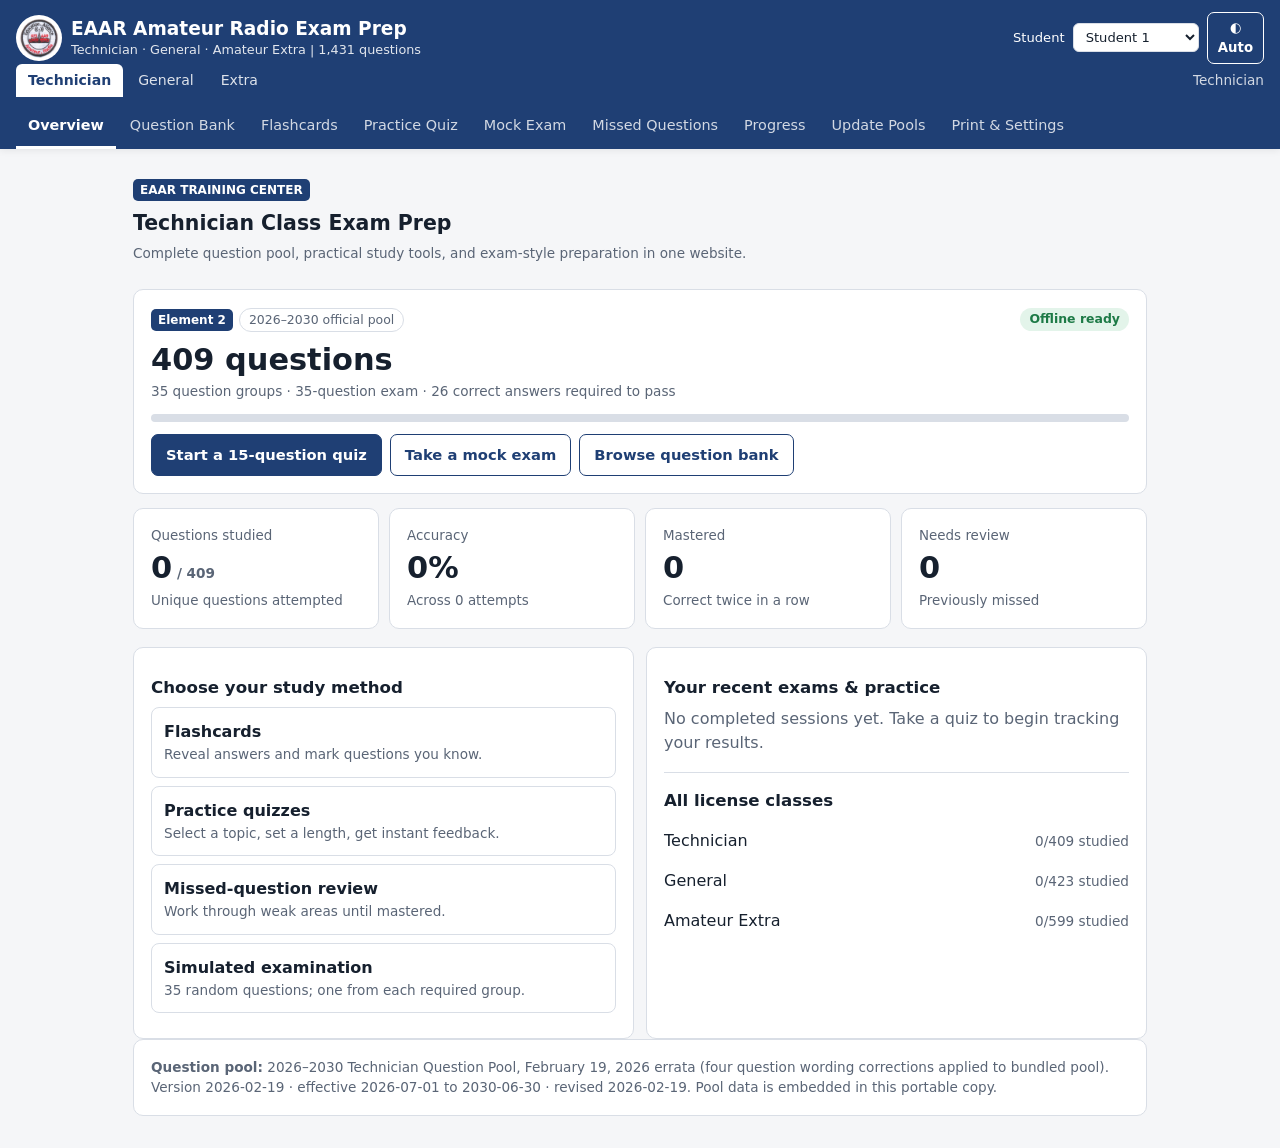
==== EAAR_Updated_Standalone.html @ 3299c349 "Add files via upload" ====
<!doctype html>
<html lang="en"><head>
<meta charset="utf-8"><meta name="viewport" content="width=device-width, initial-scale=1"><meta name="color-scheme" content="light dark">
<meta name="description" content="EAAR amateur radio Technician, General and Extra license study, quizzes, flashcards and updatable question pools.">
<title>EAAR Amateur Radio Exam Prep | Technician · General · Extra</title>
<style id="appStyles">:root{--bg:#f5f6f8;--card:#fff;--ink:#16202e;--mute:#5a6576;--line:#d9dee6;--acc:#1f3f74;--acc2:#2f5aa3;--accInk:#fff;--pass:#1d7a46;--passBg:#e3f4ea;--fail:#b3261e;--failBg:#fbe7e5;--warn:#9a6200;--warnBg:#fff3d6;--say:#eef3fb;--sayInk:#163764}
@media (prefers-color-scheme:dark){:root:not([data-theme="light"]){--bg:#0f141b;--card:#18202b;--ink:#e6ebf2;--mute:#9aa6b6;--line:#2b3644;--acc:#7fa6e6;--acc2:#a7c3f0;--accInk:#0f141b;--pass:#5fd28f;--passBg:#143322;--fail:#ff8a80;--failBg:#3a1714;--warn:#f0c060;--warnBg:#3a2d0c;--say:#1c2a40;--sayInk:#cfe0ff}}
:root[data-theme="dark"]{--bg:#0f141b;--card:#18202b;--ink:#e6ebf2;--mute:#9aa6b6;--line:#2b3644;--acc:#7fa6e6;--acc2:#a7c3f0;--accInk:#0f141b;--pass:#5fd28f;--passBg:#143322;--fail:#ff8a80;--failBg:#3a1714;--warn:#f0c060;--warnBg:#3a2d0c;--say:#1c2a40;--sayInk:#cfe0ff}
*{box-sizing:border-box}
body{margin:0;background:var(--bg);color:var(--ink);font:16px/1.5 system-ui,-apple-system,"Segoe UI",Roboto,sans-serif}
button,select,input{font:inherit}button{cursor:pointer}button:disabled{opacity:.5;cursor:not-allowed}
header{background:var(--acc);color:var(--accInk);padding:12px 16px 0;position:sticky;top:0;z-index:10;box-shadow:0 2px 7px #0001}
header h1{margin:0;font-size:1.16rem;line-height:1.25}header .sub{font-size:.8rem;opacity:.87}
.hrow{display:flex;justify-content:space-between;align-items:center;gap:10px;flex-wrap:wrap}
.brandline{display:flex;align-items:center;gap:9px}.brandline img{width:46px;height:46px;object-fit:contain;background:#fff;border-radius:50%;padding:2px}
.trk{display:flex;gap:3px;flex-wrap:wrap}
.trk button{background:transparent;color:inherit;border:0;padding:6px 12px;font:inherit;font-size:.88rem;cursor:pointer;opacity:.85;border-radius:6px 6px 0 0}
.trk button.on{background:var(--accInk);color:var(--acc);opacity:1;font-weight:700}
nav{display:flex;gap:2px;overflow-x:auto;margin-top:9px;scrollbar-width:thin}
nav button{background:transparent;border:0;color:inherit;opacity:.8;padding:9px 12px;font:inherit;font-size:.9rem;border-bottom:3px solid transparent;cursor:pointer;white-space:nowrap}
nav button.on{opacity:1;border-bottom-color:currentColor;font-weight:700}
main{max-width:1050px;margin:0 auto;padding:18px}
.card{background:var(--card);border:1px solid var(--line);border-radius:10px;padding:17px;margin-bottom:14px}
h2{font-size:1.28rem;margin:0 0 8px;line-height:1.3}h3{font-size:1.04rem;margin:12px 0 8px;line-height:1.35}
p{margin:7px 0 12px}.mute{color:var(--mute)}.small{font-size:.85rem}.tiny{font-size:.77rem}
.grid2{display:grid;grid-template-columns:repeat(auto-fit,minmax(250px,1fr));gap:12px}
.grid3{display:grid;grid-template-columns:repeat(auto-fit,minmax(195px,1fr));gap:12px}
.grid4{display:grid;grid-template-columns:repeat(auto-fit,minmax(160px,1fr));gap:10px}
.grid2>.card,.grid3>.card,.grid4>.card{margin-bottom:0}
.tag{display:inline-block;font-size:.75rem;font-weight:700;background:var(--acc);color:var(--accInk);border-radius:5px;padding:2px 7px;margin-right:6px;white-space:nowrap}
.say{display:inline-block;background:var(--say);color:var(--sayInk);border-left:3px solid var(--acc2);padding:3px 9px;border-radius:4px;margin:2px 0}
.note{background:var(--warnBg);color:var(--warn);border-radius:6px;padding:10px 12px;font-size:.88rem;margin:12px 0}
.info{background:var(--say);color:var(--sayInk);border-radius:7px;padding:11px 13px;margin:12px 0}
.btn{background:var(--acc);color:var(--accInk);border:1px solid var(--acc);border-radius:7px;padding:9px 14px;font:inherit;font-size:.92rem;font-weight:600;cursor:pointer}
.btn.sec{background:transparent;color:var(--acc);border-color:var(--acc)}.btn.sm{padding:5px 10px;font-size:.83rem}.btn.negative{background:var(--fail);border-color:var(--fail);color:#fff}
.row{display:flex;gap:8px;flex-wrap:wrap;align-items:center}.push{margin-left:auto}.row.between{justify-content:space-between}
.metric{font:700 1.9rem/1.15 system-ui,sans-serif;margin:5px 0}.metriccap{color:var(--mute);font-size:.84rem}
.tasklist button{display:block;width:100%;text-align:left;background:var(--card);border:1px solid var(--line);border-radius:8px;padding:12px;margin-bottom:8px;color:var(--ink);font:inherit;cursor:pointer}
.tasklist button:hover{border-color:var(--acc2)}
.bar{height:8px;background:var(--line);border-radius:8px;overflow:hidden;margin:5px 0 8px}.bar>i{display:block;height:100%;background:var(--pass);transition:width .2s}
label{font-size:.86rem;color:var(--mute);display:block;margin:5px 0 4px}
input,textarea,select{font:inherit;color:var(--ink);background:var(--card);border:1px solid var(--line);border-radius:6px;padding:8px 9px;width:100%}
textarea{min-height:90px}.field{min-width:185px;flex:1}.checkline{display:flex;align-items:center;gap:6px;font-size:.88rem;color:var(--ink)}.checkline input{width:auto}
.option{display:block;width:100%;text-align:left;margin:7px 0;padding:12px;border:1px solid var(--line);border-radius:8px;background:var(--card);color:var(--ink);font:inherit;cursor:pointer}
.option:hover:not(:disabled){border-color:var(--acc2)}.option.selected{border:2px solid var(--acc2);background:var(--say);color:var(--sayInk)}
.option.ok{background:var(--passBg);border-color:var(--pass);color:var(--pass)}.option.bad{background:var(--failBg);border-color:var(--fail);color:var(--fail)}
.option .letter{font-weight:750;display:inline-grid;place-items:center;width:26px;height:26px;border:1px solid currentColor;border-radius:50%;margin-right:9px;font-size:.82rem}
.badge{font-size:.78rem;font-weight:700;padding:2px 9px;border-radius:20px;white-space:nowrap}
.badge.pass{background:var(--passBg);color:var(--pass)}.badge.fail{background:var(--failBg);color:var(--fail)}.badge.pend{background:var(--line);color:var(--mute)}
.question{font-size:1.2rem;font-weight:650;line-height:1.45;white-space:pre-wrap}
.figure{display:block;max-width:100%;max-height:420px;height:auto;object-fit:contain;margin:12px auto;border-radius:8px;background:white;padding:8px;border:1px solid #e4e4e4}
.flash{min-height:180px;display:flex;align-items:center;justify-content:center;text-align:center;font-size:1.25rem;font-weight:600;cursor:pointer;user-select:none;flex-direction:column;gap:10px;padding:24px}
.flash .back{font-size:1.04rem;font-weight:450}
.timer{font:700 1.2rem/1 ui-monospace,Consolas,monospace;padding:8px 10px;border-radius:7px;background:var(--say);color:var(--sayInk)}.timer.out{background:var(--failBg);color:var(--fail)}
.tbl{border-collapse:collapse;width:100%;font-size:.9rem}.tbl th,.tbl td{border-bottom:1px solid var(--line);padding:8px 7px;text-align:left;vertical-align:top}.tbl th{color:var(--mute);font-weight:650}
.table-wrap{overflow-x:auto}.progressline{min-width:120px}
.pill{display:inline-block;border:1px solid var(--line);border-radius:20px;padding:2px 9px;font-size:.78rem;color:var(--mute)}
.searchresult{border-bottom:1px solid var(--line);padding:14px 1px}.searchresult:last-child{border-bottom:0}.answer-note{margin-top:8px;padding:9px 12px;border-radius:7px;background:var(--passBg);color:var(--pass)}
.feedback{padding:11px;border-radius:8px;margin:12px 0}.feedback.ok{background:var(--passBg);color:var(--pass)}.feedback.bad{background:var(--failBg);color:var(--fail)}
.empty{text-align:center;padding:20px 12px}.section-top{display:flex;align-items:center;gap:8px;justify-content:space-between;flex-wrap:wrap;margin:10px 0 13px}
hr{border:0;border-top:1px solid var(--line);margin:17px 0}a{color:var(--acc2)}
#messageBar{max-width:1050px;margin:10px auto -4px;padding:10px 16px;border-radius:7px;border:1px solid var(--line);background:var(--say);color:var(--sayInk)}
#printArea{display:none}
@media print{body{background:#fff!important;color:#111!important}header,main,#messageBar,.noprint{display:none!important}#printArea{display:block!important;color:#111!important;padding:5px 12px;font:11pt/1.35 Arial,sans-serif}#printArea h2{font-size:19pt}#printArea article{break-inside:avoid;margin:0 0 14px;border-bottom:1px solid #ccc;padding:3px 0 9px}#printArea img{max-width:95%;max-height:240px;display:block;margin:6px auto}#printArea .answer{font-weight:700}#printArea .print-meta{font-size:9pt;color:#444}}
@media (max-width:640px){main{padding:12px}.card{padding:13px}.hrow{align-items:flex-start}.brandline img{width:36px;height:36px}.trk{width:100%}.trk button{flex:1;padding:7px 6px;font-size:.82rem}nav{margin-top:4px}.metric{font-size:1.65rem}.row .push{margin-left:0}.question{font-size:1.05rem}.grid4{grid-template-columns:repeat(2,minmax(0,1fr))}}

header .hrow>.row{flex-wrap:nowrap}
</style>
</head><body>
<header class="noprint"><div class="hrow"><div class="brandline"><img alt="EAAR emblem" src="[data-uri]"><div><h1>EAAR Amateur Radio Exam Prep</h1><div class="sub" id="subTitle">Technician · General · Amateur Extra</div></div></div>
<div class="row"><label style="margin:0;color:inherit;font-size:.82rem" for="profileSelect">Student</label><select id="profileSelect" style="max-width:170px;min-width:110px;font-size:.82rem;padding:5px 8px" aria-label="Student profile"></select><button class="btn sm sec" id="themeBtn" style="border-color:currentColor;color:inherit">◐ Auto</button></div></div>
<div class="row between"><div class="trk" id="trk" role="group" aria-label="License class"></div><div class="small" style="opacity:.8" id="currentClass"></div></div><nav id="nav" aria-label="Main sections"></nav></header>
<div id="messageBar" hidden aria-live="polite"></div>
<div id="storageHint" class="note" style="max-width:1050px;margin:12px auto" hidden>Browser storage is unavailable. You can practice but progress may not be saved. Export your backup frequently.</div>
<main id="main"><div class="card"><h2>Loading question pools…</h2></div></main><div id="printArea" aria-hidden="true"></div>
<script id="appBundle">'use strict';
/* EAAR Combined Exam Prep — self-contained, offline, no external services */
/*__BANKS_BOOT__*/let BANKS = {"technician":{"questions":[{"id":"T1A01","group":"T1A","section":"T1","question":"Which of the following is part of the Basis and Purpose of the Amateur Radio Service?","answers":["Providing personal radio communications for as many citizens as possible","Providing communications for international contesting","Advancing skills in the technical and communication phases of the radio art","All these choices are correct"],"correct":2,"refs":"[97.1]","note":"","figure":""},{"id":"T1A02","group":"T1A","section":"T1","question":"Which agency regulates and enforces the rules for the Amateur Radio Service in the United States?","answers":["ARRL","Homeland Security","The FCC","All these choices are correct"],"correct":2,"refs":"[97.1]","note":"","figure":""},{"id":"T1A03","group":"T1A","section":"T1","question":"What do the FCC rules state regarding the use of a phonetic alphabet for station identification in the Amateur Radio Service?","answers":["It is required when transmitting emergency messages","It is encouraged when using phone emissions","It is required when in contact with foreign stations","All these choices are correct"],"correct":1,"refs":"[97.119(b)(2)]","note":"","figure":""},{"id":"T1A04","group":"T1A","section":"T1","question":"How do you receive official notification of your new license and call sign after passing the exam?","answers":["Email from the FCC with a link to download the license grant","USPS First-Class Mail from the FCC","Email from the lead volunteer examiner","USPS First-Class Mail from the lead volunteer examiner"],"correct":0,"refs":"[97.23]","note":"","figure":""},{"id":"T1A05","group":"T1A","section":"T1","question":"What proves that the FCC has issued an operator/primary license grant?","answers":["A printed copy of the certificate of successful completion of examination","An email notification from the NCVEC granting the license","The license appears in the FCC ULS database","All these choices are correct"],"correct":2,"refs":"[97.7]","note":"","figure":""},{"id":"T1A06","group":"T1A","section":"T1","question":"On which of the following HF frequencies can automatically controlled amateur propagation beacons be found?","answers":["Anywhere in the Technician portion of 10 meters","Anywhere, if they are registered with the FCC","In a specific portion of each of the HF Technician bands","On ten meters, between 28.200 MHz and 28.300 MHz"],"correct":3,"refs":"[97.203(d)]","note":"","figure":""},{"id":"T1A07","group":"T1A","section":"T1","question":"What is the FCC Part 97 definition of a space station?","answers":["Any satellite orbiting Earth","A manned satellite orbiting Earth","An amateur station located more than 50 km above Earth's surface","An amateur station using amateur radio satellites for relay of signals"],"correct":2,"refs":"[97.3(a)(41)]","note":"","figure":""},{"id":"T1A08","group":"T1A","section":"T1","question":"Who recommends transmit/receive channels for repeater and auxiliary stations?","answers":["A Frequency Spectrum Manager appointed by the FCC","A Volunteer Frequency Coordinator recognized by local amateurs","An FCC Regional Field Office","The International Telecommunication Union"],"correct":1,"refs":"[97.3(a)(22)]","note":"","figure":""},{"id":"T1A09","group":"T1A","section":"T1","question":"Who selects a Frequency Coordinator?","answers":["The FCC Office of Spectrum Management and Coordination Policy","The local chapter of the Office of National Council of Independent Frequency Coordinators","Amateur operators in a local or regional area whose stations are eligible to be repeater or auxiliary stations","The FCC Regional Field Office"],"correct":2,"refs":"[97.3(a)(22)]","note":"","figure":""},{"id":"T1A10","group":"T1A","section":"T1","question":"Besides an FCC-issued amateur operator license, what is required to be the control operator of a Radio Amateur Civil Emergency Service (RACES) Station?","answers":["A written recommendation by the local ARRL Emergency Coordinator","Membership in the Amateur Radio Emergency Service (ARES)","Certification of current enrollment by a civil defense organization","Nothing"],"correct":2,"refs":"[97.407(a)]","note":"","figure":""},{"id":"T1A11","group":"T1A","section":"T1","question":"Which of the following is prohibited?","answers":["International communications on VHF bands and higher frequencies","Willful or malicious interference","Third-party traffic using digital modes","All these choices are correct"],"correct":1,"refs":"[97.101(d)]","note":"","figure":""},{"id":"T1B01","group":"T1B","section":"T1","question":"Which of the following frequency ranges are available for phone operation by Technician licensees?","answers":["28.050 MHz to 28.150 MHz","28.100 MHz to 28.300 MHz","28.300 MHz to 28.500 MHz","28.500 MHz to 28.600 MHz"],"correct":2,"refs":"[97.301(e)]","note":"","figure":""},{"id":"T1B02","group":"T1B","section":"T1","question":"Which of the following U.S. amateur radio operators are allowed to contact the International Space Station (ISS) on VHF bands?","answers":["Only amateurs with a General class or higher license","Any amateur with a Technician class or higher license","Only amateurs with a General class or higher license, and NASA approval","Any amateurs with a Technician class or higher license, and NASA approval"],"correct":1,"refs":"[97.301, 97.207(c)]","note":"","figure":""},{"id":"T1B03","group":"T1B","section":"T1","question":"Which frequency is in the 6-meter amateur band?","answers":["49.00 MHz","52.525 MHz","28.50 MHz","222.15 MHz"],"correct":1,"refs":"[97.301(a)]","note":"","figure":""},{"id":"T1B04","group":"T1B","section":"T1","question":"Which amateur band includes 146.52 MHz?","answers":["6 meters","20 meters","70 centimeters","2 meters"],"correct":3,"refs":"[97.301(a)]","note":"","figure":""},{"id":"T1B05","group":"T1B","section":"T1","question":"Which of the following bands include frequencies where Technicians are authorized to use digital modes such as FT8?","answers":["10 meters","6 meters","2 meters","All these choices are correct"],"correct":3,"refs":"[97.301, 97.305]","note":"","figure":""},{"id":"T1B06","group":"T1B","section":"T1","question":"On which HF bands does a Technician class operator have phone privileges?","answers":["None","10-meter band only","80-meter, 40-meter, 15-meter, and 10-meter bands","30-meter band only"],"correct":1,"refs":"[97.301(e), 97.305]","note":"","figure":""},{"id":"T1B07","group":"T1B","section":"T1","question":"Which of the following VHF/UHF band segments are limited to CW only?","answers":["50.0 MHz to 50.1 MHz and 144.0 MHz to 144.1 MHz","219 MHz to 220 MHz and 420.0 MHz to 420.1 MHz","902.0 MHz to 902.1 MHz","All these choices are correct"],"correct":0,"refs":"[97.305(a), (c)]","note":"","figure":""},{"id":"T1B08","group":"T1B","section":"T1","question":"How are US amateurs restricted in segments of bands where the Amateur Radio Service is secondary?","answers":["U.S. amateurs may find non-amateur stations in those segments, and must avoid interfering with them","U.S. amateurs must give foreign amateur stations priority in those segments","International communications are not permitted in those segments","Digital transmissions are not permitted in those segments"],"correct":0,"refs":"[97.303]","note":"","figure":""},{"id":"T1B09","group":"T1B","section":"T1","question":"Why should you not set your transmit frequency to be exactly at the edge of an amateur band or sub-band?","answers":["To allow for calibration error in the transmitter frequency display","So that modulation sidebands do not extend beyond the band edge","To allow for transmitter frequency drift","All these choices are correct"],"correct":3,"refs":"[97.101(a), 97.301(a-e)]","note":"","figure":""},{"id":"T1B10","group":"T1B","section":"T1","question":"Where may SSB phone be used in amateur bands above 50 MHz?","answers":["Only in sub-bands allocated to General class or higher licensees","Only on repeaters","In at least some segment of all these bands","On any band if the power is limited to 25 watts"],"correct":2,"refs":"[97.305(c)]","note":"","figure":""},{"id":"T1B11","group":"T1B","section":"T1","question":"What is the maximum peak envelope power output for Technician class operators in their HF band segments?","answers":["200 watts","100 watts","50 watts","10 watts"],"correct":0,"refs":"[97.313]","note":"","figure":""},{"id":"T1B12","group":"T1B","section":"T1","question":"Except for some specific restrictions, what is the maximum peak envelope power output for Technician class operators using frequencies above 30 MHz?","answers":["50 watts","100 watts","500 watts","1500 watts"],"correct":3,"refs":"[97.313(b)]","note":"","figure":""},{"id":"T1C01","group":"T1C","section":"T1","question":"For which classes of amateur radio licenses does the FCC currently issue new licenses?","answers":["Novice, Technician, General, Amateur Extra","Technician, Technician Plus, General, Amateur Extra","Novice, Technician Plus, General, Advanced","Technician, General, Amateur Extra"],"correct":3,"refs":"[97.9(a), 97.17(a)]","note":"","figure":""},{"id":"T1C02","group":"T1C","section":"T1","question":"Who may select a desired call sign under the vanity call sign rules?","answers":["Only a licensed amateur with a General or Amateur Extra Class license","Only a licensed amateur with an Amateur Extra Class license","Only a licensed amateur who has been licensed continuously for more than 10 years","Any licensed amateur"],"correct":3,"refs":"[97.19]","note":"","figure":""},{"id":"T1C03","group":"T1C","section":"T1","question":"What types of international communications are FCC-licensed amateur radio stations permitted to make?","answers":["Communications incidental to the purposes of the Amateur Radio Service and remarks of a personal character","Communications incidental to conducting business or remarks of a personal nature","Only communications incidental to contest exchanges; all other communications are prohibited","Any communications that would be permitted by an international broadcast station"],"correct":0,"refs":"[97.117]","note":"","figure":""},{"id":"T1C04","group":"T1C","section":"T1","question":"What may happen if the FCC is unable to reach you by email?","answers":["Fine and suspension of operator license","Revocation of the station license or suspension of the operator license","Revocation of access to the license record in the FCC system","Nothing; there is no such requirement"],"correct":1,"refs":"[97.23]","note":"","figure":""},{"id":"T1C05","group":"T1C","section":"T1","question":"Which of the following is a valid Group D call sign format for Technician class?","answers":["KF1XXX","KA1X","W1XX","All these choices are correct"],"correct":0,"refs":"","note":"","figure":""},{"id":"T1C06","group":"T1C","section":"T1","question":"Which of the following statements is true about using your amateur radio license when operating aboard a vessel or craft in international waters?","answers":["Amateur operation is prohibited in international waters","You may only operate during maritime emergencies","You need special FCC authorization for maritime mobile operation","You may operate from a US-documented vessel with the master's permission"],"correct":3,"refs":"[97.5(a)(2), 97.11(a)]","note":"","figure":""},{"id":"T1C07","group":"T1C","section":"T1","question":"How long before the expiration date may an amateur radio license renewal be requested?","answers":["30 days","90 days","6 months","1 year"],"correct":1,"refs":"[97.21, 1.949]","note":"","figure":""},{"id":"T1C08","group":"T1C","section":"T1","question":"What is the normal term for an FCC-issued amateur radio license?","answers":["Five years","Eight years","Ten years","Life"],"correct":2,"refs":"[97.25]","note":"","figure":""},{"id":"T1C09","group":"T1C","section":"T1","question":"What is the grace period for renewal if an amateur license expires?","answers":["Two years","Three years","Five years","Ten years"],"correct":0,"refs":"[97.21(a)(b)]","note":"","figure":""},{"id":"T1C10","group":"T1C","section":"T1","question":"How soon after passing the examination for your first amateur radio license may you transmit on the amateur radio bands?","answers":["Immediately on receiving your Certificate of Successful Completion of Examination (CSCE)","As soon as your operator/station license grant appears on the ARRL website","As soon as your operator/station license grant appears in the FCC’s license database","As soon as you receive your license in the mail from the FCC"],"correct":2,"refs":"[97.5a]","note":"","figure":""},{"id":"T1C11","group":"T1C","section":"T1","question":"If your license has expired and is still within the allowable grace period, may you continue to transmit on the amateur radio bands?","answers":["Yes, for up to two years","Yes, as soon as you apply for renewal","Yes, for up to one year","No, you must wait until the license has been renewed"],"correct":3,"refs":"[97.21(b)]","note":"","figure":""},{"id":"T1D01","group":"T1D","section":"T1","question":"With which countries are FCC-licensed amateur radio stations prohibited from exchanging communications?","answers":["Any country whose administration has notified the International Telecommunication Union (ITU) that it objects to such communications","Any country whose administration has notified the American Radio Relay League (ARRL) that it objects to such communications","Any country banned from such communications by the International Amateur Radio Union (IARU)","Any country banned from making such communications by the American Radio Relay League (ARRL)"],"correct":0,"refs":"[97.111(a)(1)]","note":"","figure":""},{"id":"T1D02","group":"T1D","section":"T1","question":"Under which of the following circumstances are one-way transmissions by an amateur station prohibited?","answers":["Announcements of upcoming ham radio operating events","Broadcasting","International Morse Code Practice","Telecommand or transmissions of telemetry"],"correct":1,"refs":"[97.113(b), 97.111(b)]","note":"","figure":""},{"id":"T1D03","group":"T1D","section":"T1","question":"When is it permissible to transmit messages encoded to obscure their meaning?","answers":["Only when using a remote station during a contest","Only when transmitting certain approved digital codes","Only when transmitting control commands to space stations or model craft","Never"],"correct":2,"refs":"[97.211(b), 97.215(b), 97.113(a)(4)]","note":"","figure":""},{"id":"T1D04","group":"T1D","section":"T1","question":"Under what conditions is an amateur station authorized to transmit music using a phone emission?","answers":["When incidental to an authorized retransmission of manned spacecraft communications","When the music produces no spurious emissions","When transmissions are limited to less than three minutes per hour","When the music is transmitted above 1280 MHz"],"correct":0,"refs":"[97.113(a)(4), 97.113(c)]","note":"","figure":""},{"id":"T1D05","group":"T1D","section":"T1","question":"When may amateur radio operators use their stations to notify other amateurs of the availability of equipment for sale or trade?","answers":["Never","When the equipment is not the personal property of either the station licensee, or the control operator, or their close relatives","When no profit is made on the sale","When selling amateur radio equipment and not on a regular basis"],"correct":3,"refs":"[97.113(a)(3)(ii)]","note":"","figure":""},{"id":"T1D06","group":"T1D","section":"T1","question":"What, if any, are the restrictions concerning transmission of language that may be considered indecent or obscene?","answers":["The FCC maintains a list of words that are not permitted to be used on amateur frequencies","Any such language is prohibited","The International Telecommunications Union (ITU) maintains a list of words that are not permitted to be used on amateur frequencies","There is no such prohibition"],"correct":1,"refs":"[97.113(a)(4)]","note":"","figure":""},{"id":"T1D07","group":"T1D","section":"T1","question":"Which of the following is an example of an auxiliary station?","answers":["A station sending one-way transmissions between a remote repeater receiver and the main repeater transmitter","A backup radio for emergency use in case the main station radio fails","A station used in the Military Auxiliary Radio System for linking government and amateur stations in a digital network","A second station utilized in multi-operator contest stations"],"correct":0,"refs":"[97.113(d), 97.201(e)]","note":"","figure":""},{"id":"T1D08","group":"T1D","section":"T1","question":"In which of the following circumstances may the control operator of an amateur station receive compensation for operating that station?","answers":["When the communication is related to the sale of amateur equipment by the control operator's employer","When the communication is a part of classroom instruction at an educational institution","When the communication is made to obtain emergency information for a local broadcast station","All these choices are correct"],"correct":1,"refs":"[97.113(a)(3)(iii)]","note":"","figure":""},{"id":"T1D09","group":"T1D","section":"T1","question":"When may amateur stations transmit information in support of broadcasting, program production, or news gathering, assuming no other means is available?","answers":["When such communications are directly related to the immediate safety of human life or protection of property","When broadcasting communications to or from the space shuttle","Where non-commercial programming is gathered and supplied exclusively to the National Public Radio network","Never"],"correct":0,"refs":"[97.113(5)(b)]","note":"","figure":""},{"id":"T1D10","group":"T1D","section":"T1","question":"How does the FCC define broadcasting for the Amateur Radio Service?","answers":["Two-way transmissions by amateur stations","Any transmission made by the licensed station","Transmission of messages directed only to amateur operators","Transmissions intended for reception by the general public"],"correct":3,"refs":"[97.3(a)(10)]","note":"","figure":""},{"id":"T1D11","group":"T1D","section":"T1","question":"When may an amateur station transmit without identifying on the air?","answers":["When the transmissions are of a brief nature to make station adjustments","When the transmissions are unmodulated","When the transmitted power level is below 0.1 watt","When transmitting signals to control model craft"],"correct":3,"refs":"[97.215]","note":"","figure":""},{"id":"T1D12","group":"T1D","section":"T1","question":"Which of the following is required when making on-the-air test transmissions?","answers":["Identify the transmitting station","Conduct tests only between 10 p.m. and 6 a.m. local time","Notify the FCC of the transmissions","All these choices are correct"],"correct":0,"refs":"[97.119(a)]","note":"","figure":""},{"id":"T1E01","group":"T1E","section":"T1","question":"When may an amateur station transmit without a control operator?","answers":["When using automatic control, such as in the case of a repeater","When the station licensee is away and another licensed amateur is using the station","When the transmitting station is an auxiliary station","Never"],"correct":3,"refs":"[97.7(a)]","note":"","figure":""},{"id":"T1E02","group":"T1E","section":"T1","question":"Who may be the control operator of a station communicating through an amateur satellite or space station?","answers":["Only an Amateur Extra Class operator","A General class or higher licensee with a satellite operator certification","Only an Amateur Extra Class operator who is also an AMSAT member","Any amateur allowed to transmit on the satellite uplink frequency"],"correct":3,"refs":"[97.301, 97.207(c)]","note":"","figure":""},{"id":"T1E03","group":"T1E","section":"T1","question":"Who must designate the station control operator?","answers":["The station licensee","The FCC","The frequency coordinator","Any licensed operator"],"correct":0,"refs":"[97.103(b)]","note":"","figure":""},{"id":"T1E04","group":"T1E","section":"T1","question":"What determines the transmitting frequency privileges of an amateur station?","answers":["The frequency authorized by the frequency coordinator","The frequencies printed on the license grant","The highest class of operator license held by anyone on the premises","The class of operator license held by the control operator"],"correct":3,"refs":"[97.103(b)]","note":"","figure":""},{"id":"T1E05","group":"T1E","section":"T1","question":"What is an amateur station’s control point?","answers":["The location of the station’s transmitting antenna","The location of the station’s transmitting apparatus","The location at which the control operator function is performed","The mailing address of the station licensee"],"correct":2,"refs":"[97.3(a)(14)]","note":"","figure":""},{"id":"T1E06","group":"T1E","section":"T1","question":"When, other than during an emergency, may a Technician class licensee be the control operator of a station operating in an Amateur Extra Class band segment?","answers":["At no time","When designated as the control operator by an Amateur Extra Class licensee","As part of a multi-operator contest team","When using a club station whose trustee holds an Amateur Extra Class license"],"correct":0,"refs":"[97.301]","note":"","figure":""},{"id":"T1E07","group":"T1E","section":"T1","question":"When the control operator is not the station licensee, who is responsible for the proper operation of the station?","answers":["All licensed amateurs who are present at the operation","Only the station licensee","Only the control operator","The control operator and the station licensee"],"correct":3,"refs":"[97.103(a)]","note":"","figure":""},{"id":"T1E08","group":"T1E","section":"T1","question":"Which of the following is an example of automatic control?","answers":["Repeater operation","Controlling a station over the internet","Using a computer or other device to send CW automatically","Using a computer or other device to identify automatically"],"correct":0,"refs":"[97.3(a)(6), 97.205(d)]","note":"","figure":""},{"id":"T1E09","group":"T1E","section":"T1","question":"Which amateur stations may be remotely controlled?","answers":["Only repeater stations","Only automatically controlled stations","Only digital stations","Any station"],"correct":3,"refs":"[97.109(c)]","note":"","figure":""},{"id":"T1E10","group":"T1E","section":"T1","question":"Which of the following is an example of remote control as defined in Part 97?","answers":["A software defined radio (SDR)","Operating the station over the internet","Controlling a model aircraft, boat, or car by amateur radio","Earth-Moon-Earth (EME) communication"],"correct":1,"refs":"[97.3(a)(39)]","note":"","figure":""},{"id":"T1E11","group":"T1E","section":"T1","question":"What is a control operator as defined in Part 97?","answers":["The person speaking or otherwise communicating messages over an amateur station","The person who is the licensee of an amateur station","An amateur operator identified in the FCC database as responsible for transmissions and FCC rules compliance at a station license location","An amateur operator designated by the licensee of a station to be responsible for transmissions and FCC rules compliance at that station"],"correct":3,"refs":"[97.3(a)(13)]","note":"","figure":""},{"id":"T1F01","group":"T1F","section":"T1","question":"When must the station licensee make the station and the station records available for inspection?","answers":["At any time ten days after notification by the FCC of such an inspection","At any time upon request by an FCC representative","At any time after a written notification by the FCC of such inspection","Only when presented with a valid warrant by an FCC official or government agent"],"correct":1,"refs":"[97.103(c)]","note":"","figure":""},{"id":"T1F02","group":"T1F","section":"T1","question":"How often must you identify with your FCC-assigned call sign when using tactical call signs such as “Race Headquarters”?","answers":["Never, the tactical call is sufficient","Once every hour","At least every 10 minutes during and at the end of a communication","At the end of every transmission"],"correct":2,"refs":"[97.119(a)]","note":"","figure":""},{"id":"T1F03","group":"T1F","section":"T1","question":"When are you required to transmit your assigned call sign?","answers":["At the beginning of each contact, and every 10 minutes thereafter","At least once during each transmission","At least every 15 minutes during and at the end of a communication","At least every 10 minutes during and at the end of a communication"],"correct":3,"refs":"[97.119(a)]","note":"","figure":""},{"id":"T1F04","group":"T1F","section":"T1","question":"What language must you use for identification when using a phone emission?","answers":["Any language recognized by the United Nations","Any language recognized by the ITU","English","English, French, or Spanish"],"correct":2,"refs":"[97.119(b)(2)]","note":"","figure":""},{"id":"T1F05","group":"T1F","section":"T1","question":"What method of call sign identification is required for a station transmitting phone signals?","answers":["Send the call sign followed by the indicator RPT","Send the call sign using a CW or phone emission","Send the call sign followed by the indicator R","Send the call sign using only a phone emission"],"correct":1,"refs":"[97.119(b)(2)]","note":"","figure":""},{"id":"T1F06","group":"T1F","section":"T1","question":"Which of the following self-assigned indicators are acceptable when using a phone transmission?","answers":["KL7CC stroke W3","KL7CC slant W3","KL7CC slash W3","All these choices are correct"],"correct":3,"refs":"[97.119(c)]","note":"","figure":""},{"id":"T1F07","group":"T1F","section":"T1","question":"Which of the following restrictions apply when a non-licensed person speaks to a foreign amateur radio station via a station under the control of an FCC-licensed amateur radio operator?","answers":["The person must be a U.S. citizen","The foreign station must be in a country with which the U.S. has a third-party agreement","The licensed control operator must do the station identification","All these choices are correct"],"correct":1,"refs":"[97.115(a)(2)]","note":"","figure":""},{"id":"T1F08","group":"T1F","section":"T1","question":"What is the definition of third-party communications?","answers":["A message from a control operator to another amateur station control operator on behalf of another person","Amateur radio communications where three stations are in communications with one another","Operation when the transmitting equipment is licensed to a person other than the control operator","Temporary authorization for an unlicensed person to transmit on the amateur bands for technical experiments"],"correct":0,"refs":"[97.3(a)(47)]","note":"","figure":""},{"id":"T1F09","group":"T1F","section":"T1","question":"What type of amateur station simultaneously retransmits the signal of another amateur station on a different channel or channels?","answers":["Beacon station","Remote control station","Repeater station","Message forwarding station"],"correct":2,"refs":"[97.3(a)(40)]","note":"","figure":""},{"id":"T1F10","group":"T1F","section":"T1","question":"Who is accountable if a repeater inadvertently retransmits communications that violate the FCC rules?","answers":["The control operator of the originating station","The control operator of the repeater","The owner of the repeater","Both the originating station and the repeater owner"],"correct":0,"refs":"[97.205(g)]","note":"","figure":""},{"id":"T1F11","group":"T1F","section":"T1","question":"Which of the following is a requirement for the issuance of a club station license grant?","answers":["The trustee must have an Amateur Extra Class operator license grant","The club must have at least four members","The club must be registered with the American Radio Relay League (ARRL)","All these choices are correct"],"correct":1,"refs":"[97.5(b)(2)]","note":"","figure":""},{"id":"T2A01","group":"T2A","section":"T2","question":"What is a common repeater frequency offset in the 2-meter band?","answers":["Plus or minus 5 MHz","Plus or minus 600 kHz","Plus or minus 500 kHz","Plus or minus 1 MHz"],"correct":1,"refs":"","note":"","figure":""},{"id":"T2A02","group":"T2A","section":"T2","question":"What is the national calling frequency for FM simplex operations in the 2-meter band?","answers":["146.520 MHz","145.000 MHz","432.100 MHz","446.000 MHz"],"correct":0,"refs":"","note":"","figure":""},{"id":"T2A03","group":"T2A","section":"T2","question":"What is a common repeater frequency offset in the 70-centimeter band?","answers":["Plus or minus 5 MHz","Plus or minus 600 kHz","Plus or minus 500 kHz","Plus or minus 1 MHz"],"correct":0,"refs":"","note":"","figure":""},{"id":"T2A04","group":"T2A","section":"T2","question":"What is an appropriate way to call another station on a repeater if you know the other station's call sign?","answers":["Say \"break, break,\" then the other station’s call sign, followed by your call sign","Say the station's call sign, then identify with your call sign","Say \"CQ\" three times, then the other station's call sign, followed by your call sign","Wait for the station to call CQ, then answer with your call sign"],"correct":1,"refs":"","note":"","figure":""},{"id":"T2A05","group":"T2A","section":"T2","question":"How should you respond to a station calling CQ?","answers":["Transmit \"CQ\" followed by the other station’s call sign","Transmit your call sign followed by the other station’s call sign","Transmit the other station’s call sign followed by your call sign","Transmit a signal report followed by your call sign"],"correct":2,"refs":"","note":"","figure":""},{"id":"T2A06","group":"T2A","section":"T2","question":"What is an effective way to seek a call from any phone station when not using a repeater?","answers":["Sign your call sign once, followed by the words “listening for a call;” if there is no answer, change the frequency and repeat","Say “QTC,” followed by “this is” and your call sign; if there is no answer, change the frequency and repeat","Transmit an unmodulated carrier for approximately 10 seconds, followed by “this is” and your call sign, and pause to listen; repeat as necessary","Repeat “CQ” a few times, followed by “this is,” and your call sign, then pause to listen; repeat as necessary"],"correct":3,"refs":"","note":"","figure":""},{"id":"T2A07","group":"T2A","section":"T2","question":"What does the term \"repeater offset\" mean?","answers":["The difference between a repeater’s transmit and receive frequencies","The repeater has a time delay to prevent interference","The approximately half-second delay to allow for the “squelch tail” to be removed","The fee charged by the repeater owner or club to provide for maintenance"],"correct":0,"refs":"","note":"","figure":""},{"id":"T2A08","group":"T2A","section":"T2","question":"What is the meaning of the procedural signal “CQ”?","answers":["A shortened form of the term “Contest QSO”","“Communication Quality,” used to indicate transmitted audio clarity","Only the called station should transmit","Calling any station"],"correct":3,"refs":"","note":"","figure":""},{"id":"T2A09","group":"T2A","section":"T2","question":"Which of the following is a customary way to indicate a station is listening on a repeater and looking for a contact?","answers":["“CQ CQ” followed by the repeater’s call sign","The station’s call sign followed by the word “listening”","The repeater’s call sign followed by the station’s call sign","“QSY” followed by your call sign"],"correct":1,"refs":"","note":"","figure":""},{"id":"T2A10","group":"T2A","section":"T2","question":"What is a band plan, beyond the privileges established by the FCC?","answers":["A voluntary guideline for using different modes or activities within an amateur band","A list of operating schedules","A list of available net frequencies","A plan devised by a club to indicate frequency band usage"],"correct":0,"refs":"","note":"","figure":""},{"id":"T2A11","group":"T2A","section":"T2","question":"What term describes an amateur station that is transmitting and receiving on the same frequency?","answers":["Full duplex","Diplex","Simplex","Multiplex"],"correct":2,"refs":"","note":"","figure":""},{"id":"T2B01","group":"T2B","section":"T2","question":"What is the purpose of the reverse function on a VHF/UHF transceiver?","answers":["To reduce power output","To increase power output","To listen on a repeater’s input frequency","To listen on a repeater’s output frequency"],"correct":2,"refs":"","note":"","figure":""},{"id":"T2B02","group":"T2B","section":"T2","question":"What term describes the use of a sub-audible tone transmitted along with normal voice audio to open the squelch of a receiver?","answers":["Carrier squelch","Tone burst","DTMF","CTCSS"],"correct":3,"refs":"","note":"","figure":""},{"id":"T2B03","group":"T2B","section":"T2","question":"Which of the following describes a linked repeater network?","answers":["A network of repeaters in which signals received by one repeater are transmitted by all the repeaters in the network","A single repeater with more than one receiver","Multiple repeaters with the same control operator","A system of repeaters linked by APRS"],"correct":0,"refs":"","note":"","figure":""},{"id":"T2B04","group":"T2B","section":"T2","question":"Which of the following could be the reason you are unable to access a repeater whose output you can hear?","answers":["Improper transceiver offset","You are using the wrong CTCSS tone","You are using the wrong DCS code","All these choices are correct"],"correct":3,"refs":"","note":"","figure":""},{"id":"T2B05","group":"T2B","section":"T2","question":"Which of the following would cause your FM transmission audio to drop out on voice peaks?","answers":["Your repeater offset is inverted","Your FM deviation is too low","You are talking too loudly","Your transmit power is too high"],"correct":2,"refs":"","note":"","figure":""},{"id":"T2B06","group":"T2B","section":"T2","question":"What type of signaling to a repeater uses two simultaneous audio tones?","answers":["DTMF","CTCSS","GMRS","D-STAR"],"correct":0,"refs":"","note":"","figure":""},{"id":"T2B07","group":"T2B","section":"T2","question":"How can you join a digital repeater’s “talkgroup”?","answers":["Register with the local Frequency Coordinator","Register with the digital repeater control operator","Program your radio with the group’s ID or code","Program your radio with the DTMF tone used by the talkgroup"],"correct":2,"refs":"","note":"","figure":""},{"id":"T2B08","group":"T2B","section":"T2","question":"Which of the following applies when two stations transmitting on the same frequency interfere with each other?","answers":["The stations should negotiate continued use of the frequency","Both stations should choose another frequency to avoid conflict","Whichever station was on the frequency first has preemptive rights to the frequency","Use subaudible tones so both stations can share the frequency"],"correct":0,"refs":"","note":"","figure":""},{"id":"T2B09","group":"T2B","section":"T2","question":"Why are simplex channels designated in the VHF/UHF band plans?","answers":["So stations within range of each other can communicate without tying up a repeater","For contest operation","For working DX only","So stations with simple transmitters can access the repeater without automated offset"],"correct":0,"refs":"","note":"","figure":""},{"id":"T2B10","group":"T2B","section":"T2","question":"Which Q signal indicates that you are receiving interference from other stations?","answers":["QRM","QRN","QTH","QSB"],"correct":0,"refs":"","note":"","figure":""},{"id":"T2B11","group":"T2B","section":"T2","question":"Which Q signal indicates that you are changing frequency?","answers":["QRU","QSY","QSL","QRZ"],"correct":1,"refs":"","note":"","figure":""},{"id":"T2B12","group":"T2B","section":"T2","question":"What is the digital color code used on DMR repeater systems?","answers":["An access code which must be programmed into a DMR transmitter to access a specific repeater","A code which automatically programs the repeater offset to a frequency chosen by the user","A code which identifies the specific CODEC being used so that the repeater can properly decode the audio","A code transmitted by the repeater to indicate health and status of the equipment"],"correct":0,"refs":"","note":"","figure":""},{"id":"T2B13","group":"T2B","section":"T2","question":"What is the purpose of a squelch function?","answers":["Reduce a CW transmitter's key clicks","Mute the receiver audio when a signal is not present","Eliminate parasitic oscillations in an RF amplifier","Reduce interference from impulse noise"],"correct":1,"refs":"","note":"","figure":""},{"id":"T2B14","group":"T2B","section":"T2","question":"Which of the following is a “talkgroup”?","answers":["A group of amateur radio operators who share email on a specific amateur radio topic","An identifier used by DMR to organize radio traffic so that those who want to hear the group aren’t bothered by other radio traffic","The members of a net organized for amateur radio operators with a specific common interest","A method of automatically alerting all group members to the frequency where any member is transmitting"],"correct":1,"refs":"","note":"","figure":""},{"id":"T2C01","group":"T2C","section":"T2","question":"When do the FCC Part 97 Amateur Radio Service rules NOT apply to the operation of an amateur station?","answers":["When operating under RACES rules","When operating under FEMA rules","When operating under ARES rules","FCC rules always apply"],"correct":3,"refs":"[97.103(a)]","note":"","figure":""},{"id":"T2C02","group":"T2C","section":"T2","question":"Which of the following are typical duties of a Net Control Station?","answers":["Choose the regular net meeting time and frequency","Ensure that all stations checking into the net are properly licensed for operation on the net frequency","Call the net to order and direct communications between stations checking in","All these choices are correct"],"correct":2,"refs":"","note":"","figure":""},{"id":"T2C03","group":"T2C","section":"T2","question":"What technique is used to ensure that voice messages containing unusual words are received correctly?","answers":["Send the words by voice and Morse code","Use the Q-code “QSR” to ask the receiving station to repeat the words back","Spell the words using a standard phonetic alphabet","All these choices are correct"],"correct":2,"refs":"","note":"","figure":""},{"id":"T2C04","group":"T2C","section":"T2","question":"What is RACES?","answers":["An emergency organization combining amateur radio and citizens band operators and frequencies","An international radio experimentation society","A radio contest held in a short period, sometimes called a “sprint”","An FCC Part 97 amateur radio service for civil defense communications during national emergencies"],"correct":3,"refs":"","note":"","figure":""},{"id":"T2C05","group":"T2C","section":"T2","question":"What does the term “traffic” refer to in net operation?","answers":["Formal messages exchanged by net stations","The number of stations checking in and out of a net","Operation by mobile or portable stations","A count of the number of activations of the net each month"],"correct":0,"refs":"","note":"","figure":""},{"id":"T2C06","group":"T2C","section":"T2","question":"What is the Amateur Radio Emergency Service (ARES)?","answers":["A group of licensed amateurs who have voluntarily registered their qualifications and equipment for communications duty in the public service","A group of licensed amateurs who are members of the military and who voluntarily agreed to provide message handling services in the case of an emergency","A training program that provides licensing courses for those interested in obtaining an amateur license to use during emergencies","A training program that certifies amateur operators for membership in the Radio Amateur Civil Emergency Service"],"correct":0,"refs":"","note":"","figure":""},{"id":"T2C07","group":"T2C","section":"T2","question":"Which of the following is standard practice when you participate in a net?","answers":["When first responding to the net control station, transmit your call sign, name, and address as in the FCC database","Record the time of each of your transmissions","Unless you are reporting an emergency, transmit only when directed by the net control station","All these choices are correct"],"correct":2,"refs":"","note":"","figure":""},{"id":"T2C08","group":"T2C","section":"T2","question":"Which of the following relays messages using email addresses based on amateur callsigns?","answers":["Winlink","FT8","PSK31","AMTOR"],"correct":0,"refs":"","note":"","figure":""},{"id":"T2C09","group":"T2C","section":"T2","question":"Are amateur station control operators ever permitted to operate outside the frequency privileges of their license class?","answers":["No","Yes, but only when part of a FEMA emergency plan","Yes, but only when part of a RACES emergency plan","Yes, but only in situations involving the immediate safety of human life or protection of property"],"correct":3,"refs":"","note":"","figure":""},{"id":"T2C10","group":"T2C","section":"T2","question":"What information is contained in the preamble of a formal traffic message?","answers":["The email address of the originating station","The address of the intended recipient","The telephone number of the addressee","Information needed to track the message"],"correct":3,"refs":"","note":"","figure":""},{"id":"T2C11","group":"T2C","section":"T2","question":"What is meant by “check” in a radiogram header?","answers":["The number of words or word equivalents in the text portion of the message","The call sign of the originating station","A list of stations that have relayed the message","A box on the message form that indicates that the message was received and/or relayed"],"correct":0,"refs":"","note":"","figure":""},{"id":"T2C12","group":"T2C","section":"T2","question":"Which of the following requires certification by a civil defense agency?","answers":["ARES","RACES","MARS","SKYWARN"],"correct":1,"refs":"","note":"","figure":""},{"id":"T3A01","group":"T3A","section":"T3","question":"Why do VHF signal strengths sometimes vary greatly when the antenna is moved only a few feet?","answers":["The signal path encounters different concentrations of water vapor","VHF ionospheric propagation is very sensitive to path length","Multipath propagation cancels or reinforces signals","The Doppler effect causes slight frequency shifts which result in changes in signal strength"],"correct":2,"refs":"","note":"","figure":""},{"id":"T3A02","group":"T3A","section":"T3","question":"How does vegetation affect UHF and microwave signals?","answers":["Causes knife-edge diffraction, distorting voice peaks","Absorbs signals, leading to poor reception of weak signals","Amplifies signals, improving reception of weak signals","Has no effect"],"correct":1,"refs":"","note":"","figure":""},{"id":"T3A03","group":"T3A","section":"T3","question":"What antenna polarization is normally used for long-distance CW and SSB contacts on the VHF and UHF bands?","answers":["Right-hand circular","Left-hand circular","Horizontal","Vertical"],"correct":2,"refs":"","note":"","figure":""},{"id":"T3A04","group":"T3A","section":"T3","question":"What is the effect of antenna cross-polarization over a line-of-sight VHF or UHF path?","answers":["Modulation sidebands might become inverted","Received signal strength is reduced","Signals have an echo effect","Nothing significant will happen"],"correct":1,"refs":"","note":"","figure":""},{"id":"T3A05","group":"T3A","section":"T3","question":"When using a directional antenna, how might your station be able to communicate with a distant repeater if buildings or obstructions are blocking the direct line of sight path?","answers":["Change from vertical to horizontal polarization","Try to find a path that reflects signals to the repeater","Try the long path","Increase the antenna SWR"],"correct":1,"refs":"","note":"","figure":""},{"id":"T3A06","group":"T3A","section":"T3","question":"What is the meaning of the term “picket fencing”?","answers":["Alternating transmissions during a net operation","Rapid flutter on mobile signals due to multipath propagation","A type of ground system used with vertical antennas","Interference from cable TV in the form of carriers at fixed intervals across the band"],"correct":1,"refs":"","note":"","figure":""},{"id":"T3A07","group":"T3A","section":"T3","question":"What weather condition might decrease range at microwave frequencies?","answers":["High winds","Low barometric pressure","Precipitation","Colder temperatures"],"correct":2,"refs":"","note":"","figure":""},{"id":"T3A08","group":"T3A","section":"T3","question":"What is a likely cause of irregular fading of signals propagated by the ionosphere?","answers":["Frequency shift due to Faraday rotation","Interference from thunderstorms","Intermodulation distortion","Random combining of signals arriving via different paths"],"correct":3,"refs":"","note":"","figure":""},{"id":"T3A09","group":"T3A","section":"T3","question":"Which of the following results from the fact that signals propagated by the ionosphere are elliptically polarized?","answers":["Digital modes are unusable","Either vertically or horizontally polarized antennas may be used for transmission or reception","FM voice is unusable","Both the transmitting and receiving antennas must be of the same polarization"],"correct":1,"refs":"","note":"","figure":""},{"id":"T3A10","group":"T3A","section":"T3","question":"What effect does multi-path propagation have on data transmissions?","answers":["Transmission rates must be increased by a factor equal to the number of separate paths observed","Transmission rates must be decreased by a factor equal to the number of separate paths observed","No significant changes will occur if the signals are transmitted using FM","Error rates are likely to increase"],"correct":3,"refs":"","note":"","figure":""},{"id":"T3A11","group":"T3A","section":"T3","question":"Which region of the atmosphere can reflect HF radio waves?","answers":["The stratosphere","The troposphere","The ionosphere","The electrosphere"],"correct":2,"refs":"","note":"","figure":""},{"id":"T3A12","group":"T3A","section":"T3","question":"What effect does fog or rain have on 10-meter and 6-meter band signals?","answers":["Absorption","Little effect","Deflection","Increased range"],"correct":1,"refs":"","note":"","figure":""},{"id":"T3B01","group":"T3B","section":"T3","question":"What is the relationship between the electric and magnetic fields of an electromagnetic wave?","answers":["They travel at different speeds","They are in parallel","They revolve in opposite directions","They are at right angles"],"correct":3,"refs":"","note":"","figure":""},{"id":"T3B02","group":"T3B","section":"T3","question":"What property of a radio wave defines its polarization?","answers":["The orientation of the electric field","The orientation of the magnetic field","The ratio of the energy in the magnetic field to the energy in the electric field","The ratio of the velocity to the wavelength"],"correct":0,"refs":"","note":"","figure":""},{"id":"T3B03","group":"T3B","section":"T3","question":"What are the two components of a radio wave?","answers":["Impedance and reactance","Voltage and current","Electric and magnetic fields","Ionizing and non-ionizing radiation"],"correct":2,"refs":"","note":"","figure":""},{"id":"T3B04","group":"T3B","section":"T3","question":"What is the velocity of a radio wave traveling through free space?","answers":["Speed of light","Speed of sound","0.86 times the speed of light","1.86 times the speed of sound"],"correct":0,"refs":"","note":"","figure":""},{"id":"T3B05","group":"T3B","section":"T3","question":"What is the relationship between wavelength and frequency?","answers":["Wavelength gets longer as frequency increases","Wavelength gets shorter as frequency increases","Wavelength is constant at all frequencies","Wavelength and frequency increase as path length increases"],"correct":1,"refs":"","note":"","figure":""},{"id":"T3B06","group":"T3B","section":"T3","question":"What is the formula for converting frequency to approximate wavelength in meters?","answers":["Wavelength in meters equals frequency in hertz multiplied by 300","Wavelength in meters equals frequency in hertz divided by 300","Wavelength in meters equals frequency in megahertz divided by 300","Wavelength in meters equals 300 divided by frequency in megahertz"],"correct":3,"refs":"","note":"","figure":""},{"id":"T3B07","group":"T3B","section":"T3","question":"In addition to frequency, which of the following is used to identify amateur radio bands?","answers":["The approximate wavelength in meters","Traditional letter/number designators","Channel numbers","All these choices are correct"],"correct":0,"refs":"","note":"","figure":""},{"id":"T3B08","group":"T3B","section":"T3","question":"What frequency range is referred to as VHF?","answers":["30 kHz to 300 kHz","30 MHz to 300 MHz","300 kHz to 3000 kHz","300 MHz to 3000 MHz"],"correct":1,"refs":"","note":"","figure":""},{"id":"T3B09","group":"T3B","section":"T3","question":"What frequency range is referred to as UHF?","answers":["30 to 300 kHz","30 to 300 MHz","300 to 3000 kHz","300 to 3000 MHz"],"correct":3,"refs":"","note":"","figure":""},{"id":"T3B10","group":"T3B","section":"T3","question":"What frequency range is referred to as HF?","answers":["300 to 3000 MHz","30 to 300 MHz","3 to 30 MHz","300 to 3000 kHz"],"correct":2,"refs":"","note":"","figure":""},{"id":"T3B11","group":"T3B","section":"T3","question":"What is the approximate velocity of a radio wave in free space?","answers":["150,000,000 meters per second","300,000,000 meters per second","300,000,000 miles per hour","150,000,000 miles per hour"],"correct":1,"refs":"","note":"","figure":""},{"id":"T3B12","group":"T3B","section":"T3","question":"Which of these frequencies travels at the highest velocity in free space?","answers":["Microwaves","UHF","VHF","All radio frequencies travel at the same velocity"],"correct":3,"refs":"","note":"","figure":""},{"id":"T3C01","group":"T3C","section":"T3","question":"Why are simplex UHF signals rarely heard beyond their radio horizon?","answers":["They are too weak to go very far","FCC regulations prohibit them from going more than 50 miles","UHF signals are usually not propagated by the ionosphere","UHF signals are absorbed by the ionospheric D region"],"correct":2,"refs":"","note":"","figure":""},{"id":"T3C02","group":"T3C","section":"T3","question":"What is a characteristic of HF communication compared with communications on VHF and higher frequencies?","answers":["HF antennas are generally smaller","HF accommodates wider bandwidth signals","Long-distance ionospheric propagation is far more common on HF","There is less atmospheric interference (static) on HF"],"correct":2,"refs":"","note":"","figure":""},{"id":"T3C03","group":"T3C","section":"T3","question":"What is one characteristic of VHF signals received via auroral backscatter?","answers":["They are often received from 10,000 miles or more","They are distorted, with a characteristic raspy sound","They occur only during winter nighttime hours","They are generally strongest when your antenna is aimed west"],"correct":1,"refs":"","note":"","figure":""},{"id":"T3C04","group":"T3C","section":"T3","question":"Which of the following types of propagation is most commonly associated with occasional strong signals on the 10-, 6-, and 2-meter bands from beyond the radio horizon?","answers":["Backscatter","Sporadic E","D region absorption","Gray-line propagation"],"correct":1,"refs":"","note":"","figure":""},{"id":"T3C05","group":"T3C","section":"T3","question":"Which of the following effects may allow radio signals to travel beyond obstructions between the transmitting and receiving stations?","answers":["Knife-edge diffraction","Faraday rotation","Quantum tunneling","Doppler shift"],"correct":0,"refs":"","note":"","figure":""},{"id":"T3C06","group":"T3C","section":"T3","question":"What type of propagation is responsible for allowing over-the-horizon VHF and UHF communications to ranges of approximately 300 miles on a regular basis?","answers":["Tropospheric ducting","D region refraction","F2 region refraction","Faraday rotation"],"correct":0,"refs":"","note":"","figure":""},{"id":"T3C07","group":"T3C","section":"T3","question":"What band is best suited for communicating via meteor scatter?","answers":["33 centimeters","6 meters","2 meters","70 centimeters"],"correct":1,"refs":"","note":"","figure":""},{"id":"T3C08","group":"T3C","section":"T3","question":"What causes tropospheric ducting?","answers":["Discharges of lightning during electrical storms","Sunspots and solar flares","Updrafts from hurricanes and tornadoes","Temperature inversions in the atmosphere"],"correct":3,"refs":"","note":"","figure":""},{"id":"T3C09","group":"T3C","section":"T3","question":"What is generally the best time for long-distance 10-meter band propagation via the F region?","answers":["From dawn to shortly after sunset during periods of high sunspot activity","From shortly after sunset to dawn during periods of high sunspot activity","From dawn to shortly after sunset during periods of low sunspot activity","From shortly after sunset to dawn during periods of low sunspot activity"],"correct":0,"refs":"","note":"","figure":""},{"id":"T3C10","group":"T3C","section":"T3","question":"Which of the following bands may provide long-distance communications via the ionosphere’s F region during the peak of the sunspot cycle?","answers":["6 and 10 meters","23 centimeters","70 centimeters and 1.25 meters","All these choices are correct"],"correct":0,"refs":"","note":"","figure":""},{"id":"T3C11","group":"T3C","section":"T3","question":"Why is the radio horizon for VHF and UHF signals more distant than the visual horizon?","answers":["Radio signals move somewhat faster than the speed of light","Radio waves are not blocked by dust particles","The atmosphere refracts radio waves slightly","Radio waves are blocked by dust particles"],"correct":2,"refs":"","note":"","figure":""},{"id":"T4A01","group":"T4A","section":"T4","question":"Which of the following is an appropriate power supply rating for a typical 50-watt output mobile FM transceiver?","answers":["24.0 volts at 4 amperes","13.8 volts at 4 amperes","24.0 volts at 12 amperes","13.8 volts at 12 amperes"],"correct":3,"refs":"","note":"","figure":""},{"id":"T4A02","group":"T4A","section":"T4","question":"Which of the following should be considered when selecting an accessory SWR meter?","answers":["The frequency and power level at which the measurements will be made","The distance that the meter will be located from the antenna","The maximum SWR anticipated on the transmission line","The ability of the meter to compensate for a poor transmission line match to the antenna"],"correct":0,"refs":"","note":"","figure":""},{"id":"T4A03","group":"T4A","section":"T4","question":"Why are short, heavy-gauge wires used for a transceiver’s DC power connection?","answers":["To minimize voltage drop when transmitting","To provide a close match to the power supply output impedance","To avoid RF interference","To minimize radiative losses in the power cable"],"correct":0,"refs":"","note":"","figure":""},{"id":"T4A04","group":"T4A","section":"T4","question":"How are the audio input and output of a transceiver connected in a station configured to operate using FT8?","answers":["To a computer running a terminal program and connected to a terminal node controller unit","To the audio output and input of a computer running FT8 software","To an FT8 conversion unit, a keyboard, and a computer monitor","To a computer connected to the FT8converter.com website"],"correct":1,"refs":"","note":"","figure":""},{"id":"T4A05","group":"T4A","section":"T4","question":"Where should an RF power meter be installed?","answers":["In the feed line, between the transmitter and antenna","At the power supply output","In parallel with the push-to-talk line and the antenna","In the power supply cable, as close as possible to the radio"],"correct":0,"refs":"","note":"","figure":""},{"id":"T4A06","group":"T4A","section":"T4","question":"What signals are used in a computer-radio interface for digital mode operation?","answers":["Receive and transmit mode, status, and location","Antenna and RF power","Receive audio, transmit audio, and transmitter keying","NMEA GPS location and DC power"],"correct":2,"refs":"","note":"","figure":""},{"id":"T4A07","group":"T4A","section":"T4","question":"Which of the following is one of the connections required between a computer and a transceiver to operate digital modes?","answers":["Computer “line out” to transceiver push-to-talk","Computer “line in” to transceiver push-to-talk","Computer “line in” to transceiver speaker connector","Computer “line out” to transceiver speaker connector"],"correct":2,"refs":"","note":"","figure":""},{"id":"T4A08","group":"T4A","section":"T4","question":"Which of the following conductors is preferred for bonding at RF?","answers":["Copper braid removed from coaxial cable","Copper-clad steel wire","Twisted-pair cable","Flat copper strap"],"correct":3,"refs":"","note":"","figure":""},{"id":"T4A09","group":"T4A","section":"T4","question":"How can you determine the length of time that equipment can be powered from a battery?","answers":["Divide the watt-hour rating of the battery by the peak power consumption of the equipment","Divide the battery ampere-hour rating by the average current draw of the equipment","Multiply the watts per hour consumed by the equipment by the battery power rating","Multiply the square of the current rating of the battery by the input resistance of the equipment"],"correct":1,"refs":"","note":"","figure":""},{"id":"T4A10","group":"T4A","section":"T4","question":"What function does a digital mode hotspot perform for nearby transceivers?","answers":["Communication with a digital voice or data network","FT8 digital communications via AFSK using a smartphone connected to the internet","RTTY encoding and decoding without a computer","High-speed digital communications for meteor scatter"],"correct":0,"refs":"","note":"","figure":""},{"id":"T4A11","group":"T4A","section":"T4","question":"Where should the negative power return of a mobile transceiver be connected in a vehicle?","answers":["At the 12-volt battery chassis ground","To the shell of the power connector","To any metal part of the vehicle","Through the transceiver’s mounting bracket"],"correct":0,"refs":"","note":"","figure":""},{"id":"T4A12","group":"T4A","section":"T4","question":"What is an electronic keyer?","answers":["A device for switching antennas from transmit to receive","A device for voice activated switching from receive to transmit","A device that assists in manual sending of Morse code","An interlock to prevent unauthorized use of a radio"],"correct":2,"refs":"","note":"","figure":""},{"id":"T4B01","group":"T4B","section":"T4","question":"What is the effect of excessive microphone gain on SSB transmissions?","answers":["Frequency instability","Distorted transmitted audio","Increased SWR","Sideband inversion"],"correct":1,"refs":"","note":"","figure":""},{"id":"T4B02","group":"T4B","section":"T4","question":"Which of the following can be used to enter a transceiver’s operating frequency?","answers":["The keypad or VFO knob","The CTCSS or DTMF encoder","The Automatic Frequency Control","All these choices are correct"],"correct":0,"refs":"","note":"","figure":""},{"id":"T4B03","group":"T4B","section":"T4","question":"How is squelch adjusted so that a weak FM signal can be heard?","answers":["Set the squelch threshold so that receiver output audio is on all the time","Turn up the audio level until it overcomes the squelch threshold","Turn on the anti-squelch function","Enable squelch enhancement"],"correct":0,"refs":"","note":"","figure":""},{"id":"T4B04","group":"T4B","section":"T4","question":"What does an FM signal sound like when received slightly off frequency?","answers":["The audio increases in pitch","The audio decrease in pitch","There is no effect except for reduction in amplitude","The audio becomes distorted"],"correct":3,"refs":"","note":"","figure":""},{"id":"T4B05","group":"T4B","section":"T4","question":"What does the scanning function of an FM transceiver do?","answers":["Checks incoming signal deviation","Prevents interference to nearby repeaters","Tunes through a range of frequencies to check for activity","Tunes through a range of frequencies to determine the antenna’s resonant frequency"],"correct":2,"refs":"","note":"","figure":""},{"id":"T4B06","group":"T4B","section":"T4","question":"Which of the following controls could be used if the voice pitch of a single-sideband signal returning to your CQ call seems too high or low?","answers":["The AGC or limiter","The bandwidth selection","The tone squelch","The RIT or Clarifier"],"correct":3,"refs":"","note":"","figure":""},{"id":"T4B07","group":"T4B","section":"T4","question":"What is a DMR “code plug”?","answers":["An adapter cable used to connect a DMR radio to a computer for internet access","Configuration data loaded onto your radio to access repeaters and talkgroups","An upgrade to DMR programming software provided by the radio manufacturer to accommodate new radio models","A Coder-Decoder (CODEC) that converts analog voice data to DMR digital data and vice versa"],"correct":1,"refs":"","note":"","figure":""},{"id":"T4B08","group":"T4B","section":"T4","question":"What is the advantage of having a choice of receiver filter bandwidths in a multimode transceiver?","answers":["Permits monitoring several modes simultaneously by selecting a separate filter for each mode","Permits noise or interference reduction by selecting a bandwidth matching the mode","Increases the number of frequencies that can be stored in memory","Increases the amount of offset between receive and transmit frequencies"],"correct":1,"refs":"","note":"","figure":""},{"id":"T4B09","group":"T4B","section":"T4","question":"How is a specific group of stations selected on a DMR digital voice transceiver?","answers":["By retrieving the frequencies from transceiver memory","By enabling the group’s CTCSS tone","By entering the group’s identification code","By inserting a five-pin, pre-programmed code plug"],"correct":2,"refs":"","note":"","figure":""},{"id":"T4B10","group":"T4B","section":"T4","question":"Which of the following receiver filter bandwidths provides the best signal-to-noise ratio for SSB reception?","answers":["500 Hz","1000 Hz","2400 Hz","5000 Hz"],"correct":2,"refs":"","note":"","figure":""},{"id":"T4B11","group":"T4B","section":"T4","question":"Which of the following must be programmed into a D-STAR digital transceiver before transmitting?","answers":["Your call sign","Your output power","The codec type being used","All these choices are correct"],"correct":0,"refs":"","note":"","figure":""},{"id":"T5A01","group":"T5A","section":"T5","question":"Electrical current is measured in which of the following units?","answers":["Volts","Watts","Ohms","Amperes"],"correct":3,"refs":"","note":"","figure":""},{"id":"T5A02","group":"T5A","section":"T5","question":"Electrical power is measured in which of the following units?","answers":["Volts","Watts","Watt-hours","Amperes"],"correct":1,"refs":"","note":"","figure":""},{"id":"T5A03","group":"T5A","section":"T5","question":"What is the term for the flow of electrons in an electric circuit?","answers":["Voltage","Amperes per second","Volts per second","Current"],"correct":3,"refs":"","note":"","figure":""},{"id":"T5A04","group":"T5A","section":"T5","question":"What term describes the number of times per second that an alternating current makes a complete cycle?","answers":["Pulse rate","Wave number","Frequency","Wavelength"],"correct":2,"refs":"","note":"","figure":""},{"id":"T5A05","group":"T5A","section":"T5","question":"A difference in which of the following causes electron flow?","answers":["Voltage","Ampere-hours","Capacitance","Inductance"],"correct":0,"refs":"","note":"","figure":""},{"id":"T5A06","group":"T5A","section":"T5","question":"What is the unit of frequency?","answers":["Hertz","Henry","Farad","Epicycles per second"],"correct":0,"refs":"","note":"","figure":""},{"id":"T5A07","group":"T5A","section":"T5","question":"Why are metals generally good conductors of electricity?","answers":["They have relatively high density","They have many free electrons","They have many free protons","They have relatively high Young’s modulus values"],"correct":1,"refs":"","note":"","figure":""},{"id":"T5A08","group":"T5A","section":"T5","question":"Which of the following is a good electrical insulator?","answers":["Sea water","Glass","Stainless steel","Graphite"],"correct":1,"refs":"","note":"","figure":""},{"id":"T5A09","group":"T5A","section":"T5","question":"Which of the following describes alternating current?","answers":["Current that alternates between a positive direction and zero","Current that alternates between a negative direction and zero","Current that alternates between positive and negative directions","All these answers are correct"],"correct":2,"refs":"","note":"","figure":""},{"id":"T5A10","group":"T5A","section":"T5","question":"Which term describes the rate at which electrical energy is used?","answers":["Resistance","Current","Power","Voltage"],"correct":2,"refs":"","note":"","figure":""},{"id":"T5A11","group":"T5A","section":"T5","question":"What type of current flow is opposed by resistance?","answers":["Direct current","Alternating current","RF current","All these choices are correct"],"correct":3,"refs":"","note":"","figure":""},{"id":"T5B01","group":"T5B","section":"T5","question":"How many milliamperes is 1.5 amperes?","answers":["0.0000015 milliamperes","0.0015 milliamperes","1500 milliamperes","1,500,000 milliamperes"],"correct":2,"refs":"","note":"","figure":""},{"id":"T5B02","group":"T5B","section":"T5","question":"Which is equal to 1,500,000 hertz?","answers":["1500 kHz","1500 MHz","15 GHz","150 kHz"],"correct":0,"refs":"","note":"","figure":""},{"id":"T5B03","group":"T5B","section":"T5","question":"Which is equal to one kilovolt?","answers":["One one-thousandth of a volt","One hundred volts","One thousand volts","One million volts"],"correct":2,"refs":"","note":"","figure":""},{"id":"T5B04","group":"T5B","section":"T5","question":"Which is equal to one microvolt?","answers":["One one-millionth of a volt","One million volts","One thousand kilovolts","One one-thousandth of a volt"],"correct":0,"refs":"","note":"","figure":""},{"id":"T5B05","group":"T5B","section":"T5","question":"Which is equal to 500 milliwatts?","answers":["5 watts","0.5 watts","500,000 watts","500,000,000 watts"],"correct":1,"refs":"","note":"","figure":""},{"id":"T5B06","group":"T5B","section":"T5","question":"Which is equal to 3000 milliamperes?","answers":["0.003 amperes","0.3 amperes","3,000,000 amperes","3 amperes"],"correct":3,"refs":"","note":"","figure":""},{"id":"T5B07","group":"T5B","section":"T5","question":"Which is equal to 3.525 MHz?","answers":["0.003525 kHz","35.25 kHz","3525 kHz","3,525,000 kHz"],"correct":2,"refs":"","note":"","figure":""},{"id":"T5B08","group":"T5B","section":"T5","question":"Which is equal to 1,000,000 picofarads?","answers":["0.001 microfarads","1 microfarad","1000 microfarads","1,000,000,000 microfarads"],"correct":1,"refs":"","note":"","figure":""},{"id":"T5B09","group":"T5B","section":"T5","question":"Which decibel value most closely represents a power increase from 5 watts to 10 watts?","answers":["2 dB","3 dB","5 dB","10 dB"],"correct":1,"refs":"","note":"","figure":""},{"id":"T5B10","group":"T5B","section":"T5","question":"Which decibel value most closely represents a power decrease from 12 watts to 3 watts?","answers":["-1 dB","-3 dB","-6 dB","-9 dB"],"correct":2,"refs":"","note":"","figure":""},{"id":"T5B11","group":"T5B","section":"T5","question":"Which decibel value represents a power increase from 20 watts to 200 watts?","answers":["10 dB","12 dB","18 dB","28 dB"],"correct":0,"refs":"","note":"","figure":""},{"id":"T5B12","group":"T5B","section":"T5","question":"Which is equal to 28400 kHz?","answers":["28.400 kHz","2.800 MHz","284.00 MHz","28.400 MHz"],"correct":3,"refs":"","note":"","figure":""},{"id":"T5B13","group":"T5B","section":"T5","question":"Which is equal to 2425 MHz?","answers":["0.002425 GHz","24.25 GHz","2.425 GHz","242.5 GHz"],"correct":2,"refs":"","note":"","figure":""},{"id":"T5C01","group":"T5C","section":"T5","question":"What describes the ability to store energy in an electric field?","answers":["Inductance","Resistance","Frequency","Capacitance"],"correct":3,"refs":"","note":"","figure":""},{"id":"T5C02","group":"T5C","section":"T5","question":"What is the unit of capacitance?","answers":["Farad","Ohm","Volt","Henry"],"correct":0,"refs":"","note":"","figure":""},{"id":"T5C03","group":"T5C","section":"T5","question":"What describes the ability to store energy in a magnetic field?","answers":["Admittance","Capacitance","Resistance","Inductance"],"correct":3,"refs":"","note":"","figure":""},{"id":"T5C04","group":"T5C","section":"T5","question":"What is the unit of inductance?","answers":["Coulomb","Farad","Henry","Ohm"],"correct":2,"refs":"","note":"","figure":""},{"id":"T5C05","group":"T5C","section":"T5","question":"What is the unit of impedance?","answers":["Volt","Ampere","Coulomb","Ohm"],"correct":3,"refs":"","note":"","figure":""},{"id":"T5C06","group":"T5C","section":"T5","question":"What is the abbreviation for kilohertz?","answers":["kHz","khz","KHz","KHZ"],"correct":0,"refs":"","note":"","figure":""},{"id":"T5C07","group":"T5C","section":"T5","question":"What is the abbreviation for megahertz?","answers":["mHz","mHZ","Mhz","MHz"],"correct":3,"refs":"","note":"","figure":""},{"id":"T5C08","group":"T5C","section":"T5","question":"What formula is used to calculate electrical power (P) in a DC circuit?","answers":["P = I x E","P = E / I","P = I2 x E","P = I / E"],"correct":0,"refs":"","note":"","figure":""},{"id":"T5C09","group":"T5C","section":"T5","question":"How much power is delivered by a voltage of 13.8 volts DC and a current of 10 amperes?","answers":["138 watts","0.7 watts","23.8 watts","3.8 watts"],"correct":0,"refs":"","note":"","figure":""},{"id":"T5C10","group":"T5C","section":"T5","question":"How much power is delivered by a voltage of 12 volts DC and a current of 2.5 amperes?","answers":["4.8 watts","30 watts","14.5 watts","0.208 watts"],"correct":1,"refs":"","note":"","figure":""},{"id":"T5C11","group":"T5C","section":"T5","question":"How much current is required to deliver 120 watts at a voltage of 12 volts DC?","answers":["0.1 amperes","10 amperes","12 amperes","132 amperes"],"correct":1,"refs":"","note":"","figure":""},{"id":"T5C12","group":"T5C","section":"T5","question":"What is impedance?","answers":["The opposition to AC current flow","The inverse of resistance","The inverse of reactance","The power handling capability of a component"],"correct":0,"refs":"","note":"","figure":""},{"id":"T5D01","group":"T5D","section":"T5","question":"What formula is used to calculate current in a circuit?","answers":["I = E x R","I = E / R","I = E2 x R","I = E2 / R"],"correct":1,"refs":"","note":"","figure":""},{"id":"T5D02","group":"T5D","section":"T5","question":"What formula is used to calculate voltage in a circuit?","answers":["E = I x R","E = I / R","E = I2 x R","E = I2 / R"],"correct":0,"refs":"","note":"","figure":""},{"id":"T5D03","group":"T5D","section":"T5","question":"What formula is used to calculate resistance in a circuit?","answers":["R = E x I","R = E / I","R = E + I","R = E - I"],"correct":1,"refs":"","note":"","figure":""},{"id":"T5D04","group":"T5D","section":"T5","question":"What is the resistance of a circuit in which a current of 3 amperes flows when connected to 90 volts?","answers":["3 ohms","30 ohms","1/30 ohm","270 ohms"],"correct":1,"refs":"","note":"","figure":""},{"id":"T5D05","group":"T5D","section":"T5","question":"What is the resistance of a circuit for which the applied voltage is 12 volts and the current flow is 1.5 amperes?","answers":["18 ohms","0.125 ohms","8 ohms","13.5 ohms"],"correct":2,"refs":"","note":"","figure":""},{"id":"T5D06","group":"T5D","section":"T5","question":"What is the resistance of a circuit that draws 4 amperes from a 12-volt source?","answers":["3 ohms","16 ohms","48 ohms","8 ohms"],"correct":0,"refs":"","note":"","figure":""},{"id":"T5D07","group":"T5D","section":"T5","question":"What is the current in a circuit with an applied voltage of 120 volts and a resistance of 80 ohms?","answers":["9600 amperes","200 amperes","0.667 amperes","1.5 amperes"],"correct":3,"refs":"","note":"","figure":""},{"id":"T5D08","group":"T5D","section":"T5","question":"What is the current through a 100-ohm resistor connected across 200 volts?","answers":["20,000 amperes","0.5 amperes","2 amperes","100 amperes"],"correct":2,"refs":"","note":"","figure":""},{"id":"T5D09","group":"T5D","section":"T5","question":"What is the current through a 24-ohm resistor connected across 240 volts?","answers":["2400 amperes","0.1 amperes","10 amperes","5760 amperes"],"correct":2,"refs":"","note":"","figure":""},{"id":"T5D10","group":"T5D","section":"T5","question":"What is the voltage across a 2-ohm resistor if a current of 0.5 amperes flows through it?","answers":["1 volt","0.25 volts","2.5 volts","1.5 volts"],"correct":0,"refs":"","note":"","figure":""},{"id":"T5D11","group":"T5D","section":"T5","question":"What is the voltage across a 10-ohm resistor if a current of 1 ampere flows through it?","answers":["1 volt","10 volts","11 volts","9 volts"],"correct":1,"refs":"","note":"","figure":""},{"id":"T5D12","group":"T5D","section":"T5","question":"What is the voltage across a 10-ohm resistor if a current of 2 amperes flows through it?","answers":["8 volts","0.2 volts","12 volts","20 volts"],"correct":3,"refs":"","note":"","figure":""},{"id":"T5D13","group":"T5D","section":"T5","question":"In which type of circuit is the current always the same through all components?","answers":["Series","Parallel","Resonant","Branch"],"correct":0,"refs":"","note":"","figure":""},{"id":"T5D14","group":"T5D","section":"T5","question":"In which type of circuit is the voltage always the same across all components?","answers":["Series","Parallel","Resonant","Branch"],"correct":1,"refs":"","note":"","figure":""},{"id":"T6A01","group":"T6A","section":"T6","question":"What electrical component opposes the flow of current in a DC circuit?","answers":["Inductor","Resistor","Inverter","Transformer"],"correct":1,"refs":"","note":"","figure":""},{"id":"T6A02","group":"T6A","section":"T6","question":"What type of component is often used as an adjustable volume control?","answers":["Fixed resistor","Power resistor","Potentiometer","Transformer"],"correct":2,"refs":"","note":"","figure":""},{"id":"T6A03","group":"T6A","section":"T6","question":"What electrical parameter is controlled by a potentiometer?","answers":["Inductance","Resistance","Capacitance","Field strength"],"correct":1,"refs":"","note":"","figure":""},{"id":"T6A04","group":"T6A","section":"T6","question":"What electrical component stores energy in an electric field?","answers":["Resistor","Capacitor","Inductor","Diode"],"correct":1,"refs":"","note":"","figure":""},{"id":"T6A05","group":"T6A","section":"T6","question":"What type of electrical component consists of conductive surfaces separated by an insulator?","answers":["Resistor","Potentiometer","Oscillator","Capacitor"],"correct":3,"refs":"","note":"","figure":""},{"id":"T6A06","group":"T6A","section":"T6","question":"What type of electrical component stores energy in a magnetic field?","answers":["Resistor","Capacitor","Inductor","Diode"],"correct":2,"refs":"","note":"","figure":""},{"id":"T6A07","group":"T6A","section":"T6","question":"What electrical component is typically constructed as a coil of wire?","answers":["Transistor","Capacitor","Diode","Inductor"],"correct":3,"refs":"","note":"","figure":""},{"id":"T6A08","group":"T6A","section":"T6","question":"What is the function of an SPDT switch?","answers":["A single circuit is opened or closed","Two circuits are opened or closed","A single circuit is switched between one of two other circuits","Two circuits are each switched between one of two other circuits"],"correct":2,"refs":"","note":"","figure":""},{"id":"T6A09","group":"T6A","section":"T6","question":"What type of switch is represented by component 3 in figure T-2?","answers":["Single-pole single-throw","Single-pole double-throw","Double-pole single-throw","Double-pole double-throw"],"correct":0,"refs":"","note":"","figure":"figure-t-2.png"},{"id":"T6A10","group":"T6A","section":"T6","question":"Which of the following battery chemistries is rechargeable?","answers":["Nickel-metal hydride","Lithium-ion","Lead-acid","All these choices are correct"],"correct":3,"refs":"","note":"","figure":""},{"id":"T6A11","group":"T6A","section":"T6","question":"Which of the following battery chemistries is not rechargeable?","answers":["Nickel-cadmium","Carbon-zinc","Lead-acid","Lithium-ion"],"correct":1,"refs":"","note":"","figure":""},{"id":"T6B01","group":"T6B","section":"T6","question":"Which is true about forward voltage drop in a diode?","answers":["It is lower in some diode types than in others","It is proportional to peak inverse voltage","It indicates that the diode is defective","It has no impact on the voltage delivered to the load"],"correct":0,"refs":"","note":"","figure":""},{"id":"T6B02","group":"T6B","section":"T6","question":"What electronic component allows current to flow in only one direction?","answers":["Resistor","Fuse","Diode","Driven element"],"correct":2,"refs":"","note":"","figure":""},{"id":"T6B03","group":"T6B","section":"T6","question":"Which of these components can be used as an electronic switch?","answers":["Varistor","Potentiometer","Transistor","Thermistor"],"correct":2,"refs":"","note":"","figure":""},{"id":"T6B04","group":"T6B","section":"T6","question":"Which of the following components can consist of three regions of semiconductor material?","answers":["Alternator","Transistor","Triode","Pentode"],"correct":1,"refs":"","note":"","figure":""},{"id":"T6B05","group":"T6B","section":"T6","question":"What type of transistor has a gate, drain, and source?","answers":["Varistor","Field-effect","Hall-effect","Bipolar junction"],"correct":1,"refs":"","note":"","figure":""},{"id":"T6B06","group":"T6B","section":"T6","question":"How is the cathode lead of a semiconductor diode often marked on the package?","answers":["With the word \"cathode\"","With a stripe","With the letter C","With the letter K"],"correct":1,"refs":"","note":"","figure":""},{"id":"T6B07","group":"T6B","section":"T6","question":"What causes a light-emitting diode (LED) to emit light?","answers":["Forward current","Reverse current","Capacitively-coupled RF signal","Inductively-coupled RF signal"],"correct":0,"refs":"","note":"","figure":""},{"id":"T6B08","group":"T6B","section":"T6","question":"What does the abbreviation FET stand for?","answers":["Frequency Emission Transmitter","Fast Electron Transistor","Free Electron Transmitter","Field Effect Transistor"],"correct":3,"refs":"","note":"","figure":""},{"id":"T6B09","group":"T6B","section":"T6","question":"What are the names for the electrodes of a diode?","answers":["Plus and minus","Source and drain","Anode and cathode","Gate and base"],"correct":2,"refs":"","note":"","figure":""},{"id":"T6B10","group":"T6B","section":"T6","question":"Which of the following can provide power gain?","answers":["Transformer","Transistor","Reactor","Resistor"],"correct":1,"refs":"","note":"","figure":""},{"id":"T6B11","group":"T6B","section":"T6","question":"What does the term gain mean in amplifiers?","answers":["The output signal voltage relative to the input signal voltage","The output signal current relative to the input signal current","The output signal power relative to the input signal power","All these choices are correct"],"correct":3,"refs":"","note":"","figure":""},{"id":"T6B12","group":"T6B","section":"T6","question":"What are the names of the electrodes of a bipolar junction transistor?","answers":["Signal, bias, power","Emitter, base, collector","Input, output, supply","Pole one, pole two, output"],"correct":1,"refs":"","note":"","figure":""},{"id":"T6C01","group":"T6C","section":"T6","question":"What is an electrical diagram using standard component symbols called?","answers":["Connection chart","Instrumentation system","Schematic","Flow chart"],"correct":2,"refs":"","note":"","figure":""},{"id":"T6C02","group":"T6C","section":"T6","question":"What is component 1 in figure T-1?","answers":["Resistor","Transistor","Battery","Connector"],"correct":0,"refs":"","note":"","figure":"figure-t-1.png"},{"id":"T6C03","group":"T6C","section":"T6","question":"What is component 2 in figure T-1?","answers":["Resistor","Transistor","Indicator lamp","Connector"],"correct":1,"refs":"","note":"","figure":"figure-t-1.png"},{"id":"T6C04","group":"T6C","section":"T6","question":"What is component 3 in figure T-1?","answers":["Resistor","Transistor","Lamp","Ground symbol"],"correct":2,"refs":"","note":"","figure":"figure-t-1.png"},{"id":"T6C05","group":"T6C","section":"T6","question":"What is component 4 in figure T-1?","answers":["Resistor","Transistor","Ground symbol","Battery"],"correct":3,"refs":"","note":"","figure":"figure-t-1.png"},{"id":"T6C06","group":"T6C","section":"T6","question":"What is component 6 in figure T-2?","answers":["Resistor","Capacitor","Regulator IC","Transistor"],"correct":1,"refs":"","note":"","figure":"figure-t-2.png"},{"id":"T6C07","group":"T6C","section":"T6","question":"What is component 8 in figure T-2?","answers":["Resistor","Inductor","Regulator IC","Light emitting diode"],"correct":3,"refs":"","note":"","figure":"figure-t-2.png"},{"id":"T6C08","group":"T6C","section":"T6","question":"What is component 9 in figure T-2?","answers":["Variable capacitor","Variable inductor","Variable resistor","Variable transformer"],"correct":2,"refs":"","note":"","figure":"figure-t-2.png"},{"id":"T6C09","group":"T6C","section":"T6","question":"What is component 4 in figure T-2?","answers":["Variable inductor","Double-pole switch","Potentiometer","Transformer"],"correct":3,"refs":"","note":"","figure":"figure-t-2.png"},{"id":"T6C10","group":"T6C","section":"T6","question":"What is component 3 in figure T-3?","answers":["Connector","Meter","Variable capacitor","Variable inductor"],"correct":3,"refs":"","note":"","figure":"figure-t-3.png"},{"id":"T6C11","group":"T6C","section":"T6","question":"What is component 4 in figure T-3?","answers":["Antenna","Transmitter","Dummy load","Ground"],"correct":0,"refs":"","note":"","figure":"figure-t-3.png"},{"id":"T6C12","group":"T6C","section":"T6","question":"Which of the following is accurately represented in electrical schematics?","answers":["Wire lengths","Physical appearance of components","Component connections","All these choices are correct"],"correct":2,"refs":"","note":"","figure":""},{"id":"T6D01","group":"T6D","section":"T6","question":"Which of the following devices or circuits changes an alternating current into a varying direct current signal?","answers":["Transformer","Rectifier","Amplifier","Reflector"],"correct":1,"refs":"","note":"","figure":""},{"id":"T6D02","group":"T6D","section":"T6","question":"What is a relay?","answers":["An electrically-controlled switch","A current-controlled amplifier","An inverting amplifier","A pass transistor"],"correct":0,"refs":"","note":"","figure":""},{"id":"T6D03","group":"T6D","section":"T6","question":"Which of the following is a reason to use shielded wire?","answers":["To decrease the resistance of DC power connections","To increase the current carrying capability of the wire","To prevent coupling of unwanted signals to or from the wire","To reduce receiver overload"],"correct":2,"refs":"","note":"","figure":""},{"id":"T6D04","group":"T6D","section":"T6","question":"Which of the following displays an electrical quantity as a numeric value?","answers":["Potentiometer","Transistor","Meter","Relay"],"correct":2,"refs":"","note":"","figure":""},{"id":"T6D05","group":"T6D","section":"T6","question":"What type of circuit controls the amount of voltage from a power supply?","answers":["Regulator","Oscillator","Filter","Phase inverter"],"correct":0,"refs":"","note":"","figure":""},{"id":"T6D06","group":"T6D","section":"T6","question":"What component changes 120 V AC power to a lower AC voltage for other uses?","answers":["Variable capacitor","Transformer","Transistor","Diode"],"correct":1,"refs":"","note":"","figure":""},{"id":"T6D07","group":"T6D","section":"T6","question":"Which of the following is commonly used as a visual indicator?","answers":["LED","FET","Zener diode","All these choices are correct"],"correct":0,"refs":"","note":"","figure":""},{"id":"T6D08","group":"T6D","section":"T6","question":"Which of the following is combined with an inductor to make a resonant circuit?","answers":["Resistor","Zener diode","Potentiometer","Capacitor"],"correct":3,"refs":"","note":"","figure":""},{"id":"T6D09","group":"T6D","section":"T6","question":"What is the name of a device that combines several semiconductors and other components into one package?","answers":["Transducer","Multi-pole relay","Integrated circuit","Transformer"],"correct":2,"refs":"","note":"","figure":""},{"id":"T6D10","group":"T6D","section":"T6","question":"What is the function of component 2 in figure T-1?","answers":["Give off light when current flows through it","Supply electrical energy","Control the flow of current","Convert electrical energy into radio waves"],"correct":2,"refs":"","note":"","figure":"figure-t-1.png"},{"id":"T6D11","group":"T6D","section":"T6","question":"Which of the following is a resonant or tuned circuit?","answers":["An inductor and a capacitor in series or parallel","A linear voltage regulator","A resistor circuit used for reducing standing wave ratio","A circuit designed to provide high-fidelity audio"],"correct":0,"refs":"","note":"","figure":""},{"id":"T7A01","group":"T7A","section":"T7","question":"Which term describes the ability of a receiver to detect the presence of a signal?","answers":["RF gain","Sensitivity","Selectivity","Total Harmonic Distortion"],"correct":1,"refs":"","note":"","figure":""},{"id":"T7A02","group":"T7A","section":"T7","question":"What is a transceiver?","answers":["A device that combines a receiver and transmitter","A device for matching feed line impedance to 50 ohms","A device for automatically sending and decoding Morse code","A device for converting receiver and transmitter frequencies to another band"],"correct":0,"refs":"","note":"","figure":""},{"id":"T7A03","group":"T7A","section":"T7","question":"Which of the following is used to convert a signal from one frequency to another?","answers":["Phase splitter","Mixer","Inverter","Amplifier"],"correct":1,"refs":"","note":"","figure":""},{"id":"T7A04","group":"T7A","section":"T7","question":"Which term describes the ability of a receiver to discriminate between multiple signals?","answers":["Discrimination ratio","Sensitivity","Selectivity","Harmonic distortion"],"correct":2,"refs":"","note":"","figure":""},{"id":"T7A05","group":"T7A","section":"T7","question":"What is the name of a circuit that generates a signal at a specific frequency?","answers":["Reactance modulator","Phase modulator","Low-pass filter","Oscillator"],"correct":3,"refs":"","note":"","figure":""},{"id":"T7A06","group":"T7A","section":"T7","question":"What device converts the RF input and output of a transceiver to another band?","answers":["High-pass filter","Low-pass filter","Transverter","Phase converter"],"correct":2,"refs":"","note":"","figure":""},{"id":"T7A07","group":"T7A","section":"T7","question":"What is the function of a transceiver’s PTT input?","answers":["Input for a key used to send CW","Switches transceiver from receive to transmit when grounded","Provides a transmit tuning tone when grounded","Input for a preamplifier tuning tone"],"correct":1,"refs":"","note":"","figure":""},{"id":"T7A08","group":"T7A","section":"T7","question":"Which of the following describes combining speech with an RF carrier signal?","answers":["Impedance matching","Oscillation","Modulation","Low-pass filtering"],"correct":2,"refs":"","note":"","figure":""},{"id":"T7A09","group":"T7A","section":"T7","question":"What is the function of the switch which selects either SSB or CW-FM on some VHF power amplifiers?","answers":["Change the mode of the transmitted signal","Set the amplifier for proper operation in the selected mode","Change the frequency range of the amplifier to operate in the proper segment of the band","Reduce the received signal noise"],"correct":1,"refs":"","note":"","figure":""},{"id":"T7A10","group":"T7A","section":"T7","question":"What can be added to the output of a transceiver to increase the transmitted output power?","answers":["A potentiometer","An RF power amplifier","An impedance multiplier","All these choices are correct"],"correct":1,"refs":"","note":"","figure":""},{"id":"T7A11","group":"T7A","section":"T7","question":"What is the function of the Variable Frequency Oscillator (VFO) circuit in a transceiver?","answers":["Set the receive and transmit frequency","Provide automatic frequency control","Inject a variable frequency to allow CW reception","Generate and demodulate single sideband signals"],"correct":0,"refs":"","note":"","figure":""},{"id":"T7B01","group":"T7B","section":"T7","question":"What can you do if you are told your FM handheld or mobile transceiver is over-deviating?","answers":["Talk louder into the microphone","Let the transceiver cool off","Change to a higher power level","Talk farther away from the microphone"],"correct":3,"refs":"","note":"","figure":""},{"id":"T7B02","group":"T7B","section":"T7","question":"What would cause a broadcast AM or FM radio to receive an amateur radio transmission unintentionally?","answers":["The receiver is unable to reject strong signals outside the AM or FM band","The microphone gain of the transmitter is turned up too high","The audio amplifier of the transmitter is overloaded","The deviation of an FM transmitter is set too low"],"correct":0,"refs":"","note":"","figure":""},{"id":"T7B03","group":"T7B","section":"T7","question":"Which of the following can cause radio frequency interference?","answers":["Fundamental overload","Harmonics","Spurious emissions","All these choices are correct"],"correct":3,"refs":"","note":"","figure":""},{"id":"T7B04","group":"T7B","section":"T7","question":"Which of the following might be the cause of low RF power output from a solid-state transceiver?","answers":["Poor amplifier noise figure","Poor amplifier linearity","Low SWR","High SWR"],"correct":3,"refs":"","note":"","figure":""},{"id":"T7B05","group":"T7B","section":"T7","question":"Which of the following might reduce interference by an amateur station to a non-amateur over-the-air radio receiver?","answers":["Block the amateur signal with a filter at the antenna input of the affected receiver","Block the interfering signal with a filter on the amateur transmitter","Switch the transmitter from FM to SSB","Switch the transmitter to a narrow-band mode"],"correct":0,"refs":"","note":"","figure":""},{"id":"T7B06","group":"T7B","section":"T7","question":"Which of the following actions should you take if a neighbor tells you that your station’s transmissions are interfering with their radio or TV reception?","answers":["Make sure that your station is functioning properly and that it does not cause interference to your own radio or television when it is tuned to the same channel","Immediately turn off your transmitter and contact the nearest FCC office for assistance","Install a harmonic doubler on the output of your transmitter and tune it until the interference is eliminated","All these choices are correct"],"correct":0,"refs":"","note":"","figure":""},{"id":"T7B07","group":"T7B","section":"T7","question":"Which of the following can reduce interference to a 2-meter band transceiver from a nearby commercial FM station?","answers":["Installing an RF preamplifier","Using double-shielded coaxial cable","Installing bypass capacitors on the microphone cable","Installing a band-reject filter"],"correct":3,"refs":"","note":"","figure":""},{"id":"T7B08","group":"T7B","section":"T7","question":"What should you do if something in a neighbor’s home is causing harmful interference to your amateur station?","answers":["Work with your neighbor to identify the offending device","Politely inform your neighbor that FCC rules prohibit the use of devices that cause interference","Make sure your station meets the standards of good amateur practice","All these choices are correct"],"correct":3,"refs":"","note":"","figure":""},{"id":"T7B09","group":"T7B","section":"T7","question":"What should be the first step to resolve non-fiber optic cable TV interference caused by your amateur radio transmission?","answers":["Add a low-pass filter to the TV antenna input","Add a high-pass filter to the TV antenna input","Add a preamplifier to the TV antenna input","Be sure all TV feed line coaxial connectors are installed properly"],"correct":3,"refs":"","note":"","figure":""},{"id":"T7B10","group":"T7B","section":"T7","question":"What might be a problem if you receive a report that your audio signal through an FM repeater is distorted or unintelligible?","answers":["Your transmitter is slightly off frequency","You are speaking too loudly or too close to the microphone","You are in a bad location","All these choices are correct"],"correct":3,"refs":"","note":"","figure":""},{"id":"T7B11","group":"T7B","section":"T7","question":"Which of the following can eliminate distorted voice transmissions?","answers":["Adding extra feedline to the antenna to lower SWR","Turning the radio on and off to reset the computer-controlled circuitry","Adding a clip-on ferrite “choke” to the microphone cable to prevent the transmitted signal from feeding back into the transmitter","Turning the squelch control fully clockwise to prevent the transmitted signal from triggering the squelch circuit"],"correct":2,"refs":"","note":"","figure":""},{"id":"T7C01","group":"T7C","section":"T7","question":"What is the primary purpose of a dummy load?","answers":["To prevent transmitting signals over the air when making tests","To prevent over-modulation of a transmitter","To improve the efficiency of an antenna","To improve the signal-to-noise ratio of a receiver"],"correct":0,"refs":"","note":"","figure":""},{"id":"T7C02","group":"T7C","section":"T7","question":"Which of the following is used to determine if an antenna is resonant at the desired operating frequency?","answers":["A VTVM","An antenna analyzer","A Q meter","A frequency counter"],"correct":1,"refs":"","note":"","figure":""},{"id":"T7C03","group":"T7C","section":"T7","question":"What does a typical RF dummy load consist of?","answers":["A low-voltage power supply and an AC relay","A 50-ohm non-inductive resistor mounted on a heat sink","A low-voltage power supply and a DC relay","A 50-ohm inductive reactance mounted in a shielded enclosure"],"correct":1,"refs":"","note":"","figure":""},{"id":"T7C04","group":"T7C","section":"T7","question":"What reading on an SWR meter indicates a perfect impedance match between the antenna and the feed line?","answers":["50:50","Zero","1:1","Full Scale"],"correct":2,"refs":"","note":"","figure":""},{"id":"T7C05","group":"T7C","section":"T7","question":"Why do most solid-state transmitters reduce output power as SWR increases beyond a certain level?","answers":["To protect the RF output amplifier transistors","To comply with FCC rules on spectral purity","Because power supplies cannot supply enough current at high SWR","To lower the SWR on the transmission line"],"correct":0,"refs":"","note":"","figure":""},{"id":"T7C06","group":"T7C","section":"T7","question":"What does an SWR reading of 4:1 indicate?","answers":["Loss of -4 dB","Good impedance match","Gain of +4 dB","Impedance mismatch"],"correct":3,"refs":"","note":"","figure":""},{"id":"T7C07","group":"T7C","section":"T7","question":"What happens to power lost in a feed line?","answers":["It increases the SWR","It is radiated as harmonics","It is converted into heat","It distorts the signal"],"correct":2,"refs":"","note":"","figure":""},{"id":"T7C08","group":"T7C","section":"T7","question":"Which instrument can be used to determine SWR?","answers":["Voltmeter","Ohmmeter","Iambic pentameter","Directional wattmeter"],"correct":3,"refs":"","note":"","figure":""},{"id":"T7C09","group":"T7C","section":"T7","question":"Which of the following causes failure of coaxial cables?","answers":["Moisture contamination","Solder flux contamination","Rapid fluctuation in transmitter output power","Operation at 100% duty cycle for an extended period"],"correct":0,"refs":"","note":"","figure":""},{"id":"T7C10","group":"T7C","section":"T7","question":"Why should the outer jacket of coaxial cable be resistant to ultraviolet light?","answers":["Ultraviolet light can increase the resistance of the conductors","Ultraviolet light can increase losses in the cable’s jacket","Ultraviolet and RF signals can mix, causing interference","Ultraviolet light can damage the jacket and allow water to enter the cable"],"correct":3,"refs":"","note":"","figure":""},{"id":"T7C11","group":"T7C","section":"T7","question":"What is an advantage of foam-dielectric versus solid-dielectric coaxial cable?","answers":["It is more resistant to moisture contamination","It has higher voltage breakdown","It has less loss per foot","It has a better impedance match to 50 ohms"],"correct":2,"refs":"","note":"","figure":""},{"id":"T7D01","group":"T7D","section":"T7","question":"Which instrument would you use to measure electric potential?","answers":["An ammeter","A voltmeter","A potentiometer","An ohmmeter"],"correct":1,"refs":"","note":"","figure":""},{"id":"T7D02","group":"T7D","section":"T7","question":"How is a voltmeter connected to a component to measure applied voltage?","answers":["In series","In parallel","In quadrature","In phase"],"correct":1,"refs":"","note":"","figure":""},{"id":"T7D03","group":"T7D","section":"T7","question":"When configured to measure current, how is a multimeter connected to a component?","answers":["In series","In parallel","In quadrature","In phase"],"correct":0,"refs":"","note":"","figure":""},{"id":"T7D04","group":"T7D","section":"T7","question":"Which instrument is used to measure electric current?","answers":["An ohmmeter","An electrometer","A voltmeter","An ammeter"],"correct":3,"refs":"","note":"","figure":""},{"id":"T7D05","group":"T7D","section":"T7","question":"How does an ohmmeter measure the resistance of a circuit or component?","answers":["By applying a small current and measuring the resulting voltage","By placing a variable resistor in parallel with the circuit","By placing a variable resistor in series with the circuit","By applying a variable voltage and measuring the resulting current change"],"correct":0,"refs":"","note":"","figure":""},{"id":"T7D06","group":"T7D","section":"T7","question":"Which of the following can damage a multimeter?","answers":["Attempting to measure resistance using the voltage setting","Failing to connect one of the probes to ground","Attempting to measure voltage when using the resistance setting","Not allowing it to warm up properly"],"correct":2,"refs":"","note":"","figure":""},{"id":"T7D07","group":"T7D","section":"T7","question":"Which of the following measurements are made using a multimeter?","answers":["Signal strength and noise","Impedance and reactance","Voltage and resistance","All these choices are correct"],"correct":2,"refs":"","note":"","figure":""},{"id":"T7D08","group":"T7D","section":"T7","question":"Which of the following types of solder should not be used for radio and electronic applications?","answers":["Acid-core solder","Lead-tin solder","Rosin-core solder","Tin-copper solder"],"correct":0,"refs":"","note":"","figure":""},{"id":"T7D09","group":"T7D","section":"T7","question":"What is the characteristic appearance of a cold tin-lead solder joint?","answers":["Dark black spots","A bright or shiny surface","A rough or lumpy surface","A greenish tinge"],"correct":2,"refs":"","note":"","figure":""},{"id":"T7D10","group":"T7D","section":"T7","question":"What reading indicates that an ohmmeter is connected across a large, discharged capacitor?","answers":["Increasing resistance with time","Decreasing resistance with time","Steady full-scale reading","Alternating between open and short circuit"],"correct":0,"refs":"","note":"","figure":""},{"id":"T7D11","group":"T7D","section":"T7","question":"Which of the following precautions should be taken when measuring in-circuit resistance with an ohmmeter?","answers":["Ensure that the applied voltages are correct","Ensure that the circuit is not powered","Ensure that the circuit is grounded","Ensure that the circuit is operating at the correct frequency"],"correct":1,"refs":"","note":"","figure":""},{"id":"T8A01","group":"T8A","section":"T8","question":"Which of the following is a form of amplitude modulation?","answers":["Spread spectrum","Packet radio","Single sideband","Phase shift keying (PSK)"],"correct":2,"refs":"","note":"","figure":""},{"id":"T8A02","group":"T8A","section":"T8","question":"What type of modulation is commonly used for VHF packet radio transmissions?","answers":["FM or PM","SSB","AM","PSK"],"correct":0,"refs":"","note":"","figure":""},{"id":"T8A03","group":"T8A","section":"T8","question":"Which type of voice mode is often used for long-distance (weak signal) contacts on the VHF and UHF bands?","answers":["FM","DRM","SSB","PM"],"correct":2,"refs":"","note":"","figure":""},{"id":"T8A04","group":"T8A","section":"T8","question":"Which type of modulation is commonly used for VHF and UHF voice repeaters?","answers":["AM","SSB","PSK","FM or PM"],"correct":3,"refs":"","note":"","figure":""},{"id":"T8A05","group":"T8A","section":"T8","question":"Which of the following signal types has the narrowest bandwidth?","answers":["FM voice","SSB voice","CW","Slow-scan TV"],"correct":2,"refs":"","note":"","figure":""},{"id":"T8A06","group":"T8A","section":"T8","question":"Which sideband is normally used for 10-meter HF, VHF, and UHF single-sideband communications?","answers":["Upper sideband","Lower sideband","Suppressed sideband","Inverted sideband"],"correct":0,"refs":"","note":"","figure":""},{"id":"T8A07","group":"T8A","section":"T8","question":"What is one characteristic of single sideband (SSB) compared to FM?","answers":["SSB signals are easier to tune in correctly","SSB signals are less susceptible to interference","SSB signals have narrower bandwidth","SSB signals are less susceptible to high SWR"],"correct":2,"refs":"","note":"","figure":""},{"id":"T8A08","group":"T8A","section":"T8","question":"What is the approximate bandwidth of a typical single sideband (SSB) voice signal?","answers":["1 kHz","3 kHz","6 kHz","15 kHz"],"correct":1,"refs":"","note":"","figure":""},{"id":"T8A09","group":"T8A","section":"T8","question":"What is the approximate bandwidth of an FM voice signal on VHF repeaters?","answers":["Less than 500 Hz","About 150 kHz","Between 10 and 15 kHz","Between 50 and 125 kHz"],"correct":2,"refs":"","note":"","figure":""},{"id":"T8A10","group":"T8A","section":"T8","question":"What is the approximate bandwidth of AM fast-scan TV transmissions?","answers":["More than 10 MHz","About 6 MHz","About 3 MHz","About 1 MHz"],"correct":1,"refs":"","note":"","figure":""},{"id":"T8A11","group":"T8A","section":"T8","question":"What is the approximate bandwidth required to transmit a CW signal?","answers":["2.4 kHz","150 Hz","1000 Hz","15 kHz"],"correct":1,"refs":"","note":"","figure":""},{"id":"T8A12","group":"T8A","section":"T8","question":"Which of the following is a disadvantage of FM compared with single sideband?","answers":["Voice quality is poorer","Only one signal can be received at a time","FM signals are harder to tune","FM signals are more susceptible to high SWR"],"correct":1,"refs":"","note":"","figure":""},{"id":"T8B01","group":"T8B","section":"T8","question":"What telemetry information is typically transmitted by satellite beacons?","answers":["The signal strength of received signals","Time of day accurate to plus or minus 1/10 second","Health and status of the satellite","All these choices are correct"],"correct":2,"refs":"","note":"","figure":""},{"id":"T8B02","group":"T8B","section":"T8","question":"What is the impact of using excessive effective radiated power on a satellite uplink?","answers":["Possibility of commanding the satellite to an improper mode","Blocking access by other users","Overloading the satellite batteries","Possibility of rebooting the satellite control computer"],"correct":1,"refs":"","note":"","figure":""},{"id":"T8B03","group":"T8B","section":"T8","question":"Which of the following are provided by satellite tracking programs?","answers":["Maps showing the real-time position of the satellite track over Earth","The time, azimuth, and elevation of the start, maximum altitude, and end of a pass","The apparent frequency of the satellite transmission, including effects of Doppler shift","All these choices are correct"],"correct":3,"refs":"","note":"","figure":""},{"id":"T8B04","group":"T8B","section":"T8","question":"What mode of transmission is commonly used by amateur radio satellites?","answers":["SSB","FM","CW/data","All these choices are correct"],"correct":3,"refs":"","note":"","figure":""},{"id":"T8B05","group":"T8B","section":"T8","question":"What is a satellite beacon?","answers":["The primary transmit antenna on the satellite","An indicator light that shows where to point your antenna","A reflective surface on the satellite","A transmission from a satellite that contains status information"],"correct":3,"refs":"","note":"","figure":""},{"id":"T8B06","group":"T8B","section":"T8","question":"Which of the following are inputs to a satellite tracking program?","answers":["The satellite transmitted power","The Keplerian elements","The last observed time of zero Doppler shift","All these choices are correct"],"correct":1,"refs":"","note":"","figure":""},{"id":"T8B07","group":"T8B","section":"T8","question":"What is Doppler shift in reference to satellite communications?","answers":["A change in the satellite orbit","A mode where the satellite receives signals on one band and transmits on another","An observed change in signal frequency caused by relative motion between the satellite and Earth station","A special digital communications mode for some satellites"],"correct":2,"refs":"","note":"","figure":""},{"id":"T8B08","group":"T8B","section":"T8","question":"What does it mean if a satellite is operating in U/V mode?","answers":["The satellite uplink is in the 15-meter band and the downlink is in the 10-meter band","The satellite uplink is in the 70-centimeter band and the downlink is in the 2-meter band","The satellite operates using ultraviolet frequencies","The satellite frequencies are usually variable"],"correct":1,"refs":"","note":"","figure":""},{"id":"T8B09","group":"T8B","section":"T8","question":"What causes spin fading of satellite signals?","answers":["Circular polarized noise interference radiated from the sun","Rotation of the satellite and its antennas","Doppler shift of the received signal","Interfering signals within the satellite uplink band"],"correct":1,"refs":"","note":"","figure":""},{"id":"T8B10","group":"T8B","section":"T8","question":"What does the term LEO mean in reference to communication satellites?","answers":["Low Energy Orbit, which conserves battery power","Low Elevation Orbit, which appears close to the horizon from the earth station","Low Equilibrium Orbit, which has a slightly unstable period","Low Earth Orbit, which has a period of around 100 minutes"],"correct":3,"refs":"","note":"","figure":""},{"id":"T8B11","group":"T8B","section":"T8","question":"Who is permitted to receive telemetry from an amateur radio satellite?","answers":["Anyone","Only the satellite control operator","Only the control operator or a licensed radio amateur who has received the encryption key from the control operator","Only a licensed radio amateur who has received the encryption key from AMSAT"],"correct":0,"refs":"","note":"","figure":""},{"id":"T8B12","group":"T8B","section":"T8","question":"Which of the following is a way to determine whether your satellite uplink power into a linear transponder satellite is neither too low nor too high?","answers":["Check your signal strength report in the telemetry data","Listen for distortion on your downlink signal","Your signal strength on the downlink should be about the same as the beacon","Compare your signal to others on the downlink using an internet SDR receiver"],"correct":2,"refs":"","note":"","figure":""},{"id":"T8C01","group":"T8C","section":"T8","question":"Which of the following methods is used to locate sources of noise interference or jamming?","answers":["Echolocation","Doppler radar","Radio direction finding","Phase locking"],"correct":2,"refs":"","note":"","figure":""},{"id":"T8C02","group":"T8C","section":"T8","question":"Which of these items would be useful for a hidden transmitter hunt?","answers":["Calibrated SWR meter","A directional antenna","A directional wattmeter","All these choices are correct"],"correct":1,"refs":"","note":"","figure":""},{"id":"T8C03","group":"T8C","section":"T8","question":"What operating activity involves contacting as many stations as possible during a specified period?","answers":["Simulated emergency exercises","Net operations","Hidden transmitter hunts","Contesting"],"correct":3,"refs":"","note":"","figure":""},{"id":"T8C04","group":"T8C","section":"T8","question":"Which of the following is good practice when contacting another station in a contest?","answers":["Signing only the last two letters of your call if there are many other stations calling","Contacting the station twice to be sure that you are in his log","Sending only the minimum information needed for proper identification and the contest exchange","Adding “Please copy” before your exchange"],"correct":2,"refs":"","note":"","figure":""},{"id":"T8C05","group":"T8C","section":"T8","question":"What is a grid locator?","answers":["A letter-number designator assigned to a geographic location","A letter-number designator assigned to an azimuth and elevation","An instrument for locating faults in power amplifiers","An instrument for radio direction finding"],"correct":0,"refs":"","note":"","figure":""},{"id":"T8C06","group":"T8C","section":"T8","question":"How is over the air access to Internet Radio Linking Project (IRLP) nodes accomplished?","answers":["By obtaining a password that is sent via voice to the node","By using Dual-Tone Multi-Frequency (DTMF) signals","By entering the proper internet password","By using Continuous Tone-Coded Squelch System (CTCSS) tone codes"],"correct":1,"refs":"","note":"","figure":""},{"id":"T8C07","group":"T8C","section":"T8","question":"What is Voice Over Internet Protocol (VoIP)?","answers":["A set of rules specifying how to identify your station when linked over the internet to another station","A technique employed to “spot” DX stations via the internet","A technique for measuring the modulation quality of a transmitter using remote sites monitored via the internet","A method of delivering voice communications over the internet using digital techniques"],"correct":3,"refs":"","note":"","figure":""},{"id":"T8C08","group":"T8C","section":"T8","question":"What is the Internet Radio Linking Project (IRLP)?","answers":["A technique to connect amateur radio systems, such as repeaters, via the internet","A system for providing access to websites via amateur radio","A system for informing amateurs in real time of the frequency of active DX stations","A technique for measuring signal strength of an amateur transmitter via the internet"],"correct":0,"refs":"","note":"","figure":""},{"id":"T8C09","group":"T8C","section":"T8","question":"Which of the following protocols enables an amateur station to transmit through a repeater without using a radio to initiate the transmission?","answers":["IRLP","D-STAR","DMR","EchoLink"],"correct":3,"refs":"","note":"","figure":""},{"id":"T8C10","group":"T8C","section":"T8","question":"What is required before using the EchoLink system?","answers":["Complete the required EchoLink training","Purchase a license to use the EchoLink software","Register your call sign and provide proof of license","At least a General Class license"],"correct":2,"refs":"","note":"","figure":""},{"id":"T8C11","group":"T8C","section":"T8","question":"What is an amateur radio station that connects other amateur stations to the internet?","answers":["A gateway","A repeater","A digipeater","A beacon"],"correct":0,"refs":"","note":"","figure":""},{"id":"T8D01","group":"T8D","section":"T8","question":"Which of the following is a digital communications mode?","answers":["Packet radio","IEEE 802.11","FT8","All these choices are correct"],"correct":3,"refs":"","note":"","figure":""},{"id":"T8D02","group":"T8D","section":"T8","question":"What is FT8?","answers":["A wideband FM voice mode","A digital mode capable of low signal-to-noise operation","An eight-channel multiplex mode for FM repeaters","A digital slow-scan TV mode with forward error correction and automatic color compensation"],"correct":1,"refs":"","note":"","figure":""},{"id":"T8D03","group":"T8D","section":"T8","question":"What kind of data can be transmitted by APRS?","answers":["GPS position data","Text messages","Weather data","All these choices are correct"],"correct":3,"refs":"","note":"","figure":""},{"id":"T8D04","group":"T8D","section":"T8","question":"What is meant by the term \"NTSC?\"","answers":["A digital transmission standard for encrypting data","A special mode for satellite uplink","An analog fast-scan color TV signal","A frame compression scheme for TV signals"],"correct":2,"refs":"","note":"","figure":""},{"id":"T8D05","group":"T8D","section":"T8","question":"Which of the following is an application of APRS?","answers":["Providing real-time tactical digital communications in conjunction with a map showing the locations of stations","Automatically showing the number of packets transmitted via PACTOR during a specific time interval","Providing voice over internet connection between repeaters","Providing information on the number of stations signed into a repeater"],"correct":0,"refs":"","note":"","figure":""},{"id":"T8D06","group":"T8D","section":"T8","question":"What does the abbreviation \"PSK\" mean?","answers":["Pulse Shift Keying","Phase Shift Keying","Packet Sampled Keying","Power Sampled Keying"],"correct":1,"refs":"","note":"","figure":""},{"id":"T8D07","group":"T8D","section":"T8","question":"Which of the following describes DMR?","answers":["A technique for time-multiplexing two digital voice signals on a single 12.5 kHz repeater channel","An automatic position tracking mode for FM mobiles communicating through repeaters","An automatic computer logging technique for hands-off logging when communicating while operating a vehicle","A digital technique for transmitting on two repeater inputs simultaneously for automatic error correction"],"correct":0,"refs":"","note":"","figure":""},{"id":"T8D08","group":"T8D","section":"T8","question":"Which of the following is included in packet radio transmissions?","answers":["A checksum that permits error detection","A header that contains the call sign of the station to which the information is being sent","Automatic repeat request in case of error","All these choices are correct"],"correct":3,"refs":"","note":"","figure":""},{"id":"T8D09","group":"T8D","section":"T8","question":"What is CW?","answers":["A type of electromagnetic propagation","A digital mode used primarily on 2-meter FM","Error correction for digital transmission using code words","Another name for a Morse code transmission"],"correct":3,"refs":"","note":"","figure":""},{"id":"T8D10","group":"T8D","section":"T8","question":"Which of the following operating activities is supported by digital mode software in the WSJT-X software suite?","answers":["Earth-Moon-Earth","Weak signal propagation beacons","Meteor scatter","All these choices are correct"],"correct":3,"refs":"","note":"","figure":""},{"id":"T8D11","group":"T8D","section":"T8","question":"What is the role of ARQ in a transmission system?","answers":["A special transmission format limited to video signals","A system used to encrypt command signals to an amateur radio satellite","An error correction method in which the receiving station detects errors and sends a request for retransmission","A method of compressing data using autonomous reiterative Q codes prior to final encoding"],"correct":2,"refs":"","note":"","figure":""},{"id":"T8D12","group":"T8D","section":"T8","question":"Which of the following best describes an amateur radio mesh network?","answers":["An amateur-radio data network using commercial Wi-Fi equipment with modified firmware","A wide-bandwidth digital voice mode employing DMR protocols","An amateur-radio satellite communications network using modified commercial satellite TV hardware","An internet linking protocol allowing communication through repeaters around the world"],"correct":0,"refs":"","note":"","figure":""},{"id":"T9A01","group":"T9A","section":"T9","question":"What is a beam antenna?","answers":["An antenna built from square aluminum beams","An omnidirectional antenna invented by Clarence Beam","An antenna that concentrates signals in one direction","An antenna that focuses the signal into two intense rays"],"correct":2,"refs":"","note":"","figure":""},{"id":"T9A02","group":"T9A","section":"T9","question":"Which of the following describes a type of antenna loading?","answers":["Electrically lengthening by inserting inductors in radiating elements","Inserting a resistor in the radiating portion of the antenna to make it resonant","Installing a spring in the base of a mobile vertical antenna to make it more flexible","Strengthening the radiating elements of a beam antenna to better resist wind damage"],"correct":0,"refs":"","note":"","figure":""},{"id":"T9A03","group":"T9A","section":"T9","question":"How is the polarization of an antenna described?","answers":["By the shape of the driven element","By the orientation of the electric field","By the orientation of the magnetic field","By the direction of radiation"],"correct":1,"refs":"","note":"","figure":""},{"id":"T9A04","group":"T9A","section":"T9","question":"What is a disadvantage of a handheld radio transceiver’s short flexible antenna compared to a full-sized quarter- wave antenna?","answers":["It has low efficiency","It transmits only circularly polarized signals","It is more susceptible to receiver desensitization","It only works on analog signals, not digital ones"],"correct":0,"refs":"","note":"","figure":""},{"id":"T9A05","group":"T9A","section":"T9","question":"Which of the following increases the resonant frequency of a dipole antenna?","answers":["Lengthening it","Inserting coils in series with radiating wires","Shortening it","Adding capacitive loading to the ends of the radiating wires"],"correct":2,"refs":"","note":"","figure":""},{"id":"T9A06","group":"T9A","section":"T9","question":"Which of the following types of antennas offers the greatest gain?","answers":["5/8 wave vertical","Isotropic","J pole","Yagi"],"correct":3,"refs":"","note":"","figure":""},{"id":"T9A07","group":"T9A","section":"T9","question":"What is a potential drawback of using a handheld VHF transceiver inside a vehicle that lacks an externally mounted antenna?","answers":["Signal strength is reduced due to the shielding effect of the vehicle","The bandwidth of the antenna will decrease, increasing SWR","The SWR might decrease, decreasing the signal strength","The handheld will overheat due to reflected power in the vehicle"],"correct":0,"refs":"","note":"","figure":""},{"id":"T9A08","group":"T9A","section":"T9","question":"Why is a 19-inch-long vertical antenna often used on 2 meters?","answers":["It has high gain","It is a resonant half-wave","It is a resonant quarter-wave","It has low RF radiation exposure"],"correct":2,"refs":"","note":"","figure":""},{"id":"T9A09","group":"T9A","section":"T9","question":"What is an advantage of a 5/8-wavelength whip antenna for VHF or UHF mobile service compared to a 1/4-wave antenna?","answers":["It has more gain","It radiates at a higher angle","It has lower SWR","It has lower impedance"],"correct":0,"refs":"","note":"","figure":""},{"id":"T9A10","group":"T9A","section":"T9","question":"In which direction does a half-wave dipole antenna radiate the strongest signal?","answers":["Equally in all directions","Off the ends of the antenna","In the direction of the feed line","Broadside to the antenna"],"correct":3,"refs":"","note":"","figure":""},{"id":"T9A11","group":"T9A","section":"T9","question":"What is antenna gain?","answers":["The additional power that is added to the transmitter power","The additional power that is required in the antenna when transmitting on a higher frequency","The increase in signal strength in a specified direction compared to a reference antenna","The increase in impedance on receive or transmit compared to a reference antenna"],"correct":2,"refs":"","note":"","figure":""},{"id":"T9B01","group":"T9B","section":"T9","question":"Which of the following connectors should be carefully taped for weather protection when used outdoors?","answers":["PL259","BNC","Type N","All these choices are correct"],"correct":3,"refs":"","note":"","figure":""},{"id":"T9B02","group":"T9B","section":"T9","question":"What is the most common impedance of coaxial cables used in amateur radio?","answers":["8 ohms","50 ohms","600 ohms","12 ohms"],"correct":1,"refs":"","note":"","figure":""},{"id":"T9B03","group":"T9B","section":"T9","question":"Why is coaxial cable the most common feed line for amateur radio antenna systems?","answers":["It is easy to use and requires few special installation considerations","It has less loss than any other type of feed line","It can handle more power than any other type of feed line","It is less expensive than any other type of feed line"],"correct":0,"refs":"","note":"","figure":""},{"id":"T9B04","group":"T9B","section":"T9","question":"What is the major function of an antenna tuner (antenna coupler)?","answers":["It matches the antenna system impedance to the transceiver's output impedance","It helps a receiver automatically tune in weak stations","It allows an antenna to be used on both transmit and receive","It automatically selects the proper antenna for the frequency band being used"],"correct":0,"refs":"","note":"","figure":""},{"id":"T9B05","group":"T9B","section":"T9","question":"What happens as the frequency of a signal in coaxial cable is increased?","answers":["The characteristic impedance decreases","The loss decreases","The characteristic impedance increases","The loss increases"],"correct":3,"refs":"","note":"","figure":""},{"id":"T9B06","group":"T9B","section":"T9","question":"Which of the following connector types is most suitable as an RF connector for frequencies above 400 MHz?","answers":["PL-259","Type N","RS-213","DB-25"],"correct":1,"refs":"","note":"","figure":""},{"id":"T9B07","group":"T9B","section":"T9","question":"Which of the following is true of PL-259 type coax connectors?","answers":["They are preferred for microwave operation","They are watertight","They are commonly used at HF and VHF frequencies","They are a bayonet-type connector"],"correct":2,"refs":"","note":"","figure":""},{"id":"T9B08","group":"T9B","section":"T9","question":"Which of the following is a source of loss in coaxial feed line?","answers":["Water intrusion into coaxial connectors","High SWR","Multiple connectors in the line","All these choices are correct"],"correct":3,"refs":"","note":"","figure":""},{"id":"T9B09","group":"T9B","section":"T9","question":"What can cause erratic changes in SWR?","answers":["Local thunderstorm","Loose connection in the antenna or feed line","Over-modulation","Overload from a strong local station"],"correct":1,"refs":"","note":"","figure":""},{"id":"T9B10","group":"T9B","section":"T9","question":"What is the electrical difference between RG-58 and RG-213 coaxial cable?","answers":["There is no significant difference between the two types","RG-58 cable has two shields","RG-213 cable has less loss at a given frequency","RG-58 cable can handle higher power levels"],"correct":2,"refs":"","note":"","figure":""},{"id":"T9B11","group":"T9B","section":"T9","question":"Which of the following types of feed line has the lowest loss?","answers":["50-ohm flexible coax","Multi-conductor unbalanced cable","Air-insulated hardline","75-ohm flexible coax"],"correct":2,"refs":"","note":"","figure":""},{"id":"T9B12","group":"T9B","section":"T9","question":"What is standing wave ratio (SWR)?","answers":["A measure of how well a load is matched to a transmission line","The ratio of amplifier power output to input","The transmitter efficiency ratio","An indication of the quality of your station’s ground connection"],"correct":0,"refs":"","note":"","figure":""},{"id":"T0A01","group":"T0A","section":"T0","question":"Which of the following is a safety hazard of a 12-volt storage battery that lacks internal protection circuitry?","answers":["Touching both terminals with your hands can cause electrical shock","Shorting the terminals can cause burns, fire, or an explosion","RF emissions from a nearby transmitter can cause the electrolyte to emit poison gas","All these choices are correct"],"correct":1,"refs":"","note":"","figure":""},{"id":"T0A02","group":"T0A","section":"T0","question":"What health hazard is posed by electrical current flowing through the body?","answers":["It may cause injury by heating body tissue","It may disrupt the electrical functions of cells","It may cause involuntary muscle contractions","All these choices are correct"],"correct":3,"refs":"","note":"","figure":""},{"id":"T0A03","group":"T0A","section":"T0","question":"In the United States, what circuit does black wire insulation indicate in a three-wire 120 V AC cable?","answers":["Neutral","Hot","Equipment ground","Negative"],"correct":1,"refs":"","note":"","figure":""},{"id":"T0A04","group":"T0A","section":"T0","question":"What is the purpose of a fuse in an electrical circuit?","answers":["To prevent power supply ripple from damaging a component","To remove power in case of an overload","To limit current and prevent shocks","All these choices are correct"],"correct":1,"refs":"","note":"","figure":""},{"id":"T0A05","group":"T0A","section":"T0","question":"Why should a 5-ampere fuse never be replaced with a 20-ampere fuse?","answers":["The larger fuse would be likely to blow because it is rated for higher current","The power supply ripple would greatly increase","Excessive current could cause a fire","Voltage drop in the higher current fuse could result in excessively low voltage to the device"],"correct":2,"refs":"","note":"","figure":""},{"id":"T0A06","group":"T0A","section":"T0","question":"What is a good way to guard against electrical shock at your station?","answers":["Use three-wire cords and plugs for all AC powered equipment","Connect all AC powered station equipment to a common safety ground","Ensure all capacitors used for high-voltage DC are fully discharged before working inside equipment","All these choices are correct"],"correct":3,"refs":"","note":"","figure":""},{"id":"T0A07","group":"T0A","section":"T0","question":"Where should a lightning arrester be installed in a coaxial feed line?","answers":["At the output connector of a transceiver","At the antenna feed point","At the AC power service panel","On a grounded panel near where feed lines enter the building"],"correct":3,"refs":"","note":"","figure":""},{"id":"T0A08","group":"T0A","section":"T0","question":"Where should a fuse or circuit breaker be installed in a 120V AC power circuit?","answers":["In series with the hot conductor only","In series with the hot and neutral conductors","In parallel with the hot conductor only","In parallel with the hot and neutral conductors"],"correct":0,"refs":"","note":"","figure":""},{"id":"T0A09","group":"T0A","section":"T0","question":"What should be done to all external ground rods or earth connections?","answers":["Waterproof them with silicone caulk or electrical tape","Keep them as far apart as possible","Bond them together with heavy wire or conductive strap","Tune them for resonance on the lowest frequency of operation"],"correct":2,"refs":"","note":"","figure":""},{"id":"T0A10","group":"T0A","section":"T0","question":"What hazard exists when rapidly charging or discharging an unprotected battery?","answers":["Overheating or out-gassing","Excess output ripple","Electric shock","Overvoltage"],"correct":0,"refs":"","note":"","figure":""},{"id":"T0A11","group":"T0A","section":"T0","question":"What hazard exists in a power supply immediately after turning it off?","answers":["Circulating currents in the dc filter","Leakage flux in the power transformer","Voltage transients from kickback diodes","Charge stored in filter capacitors"],"correct":3,"refs":"","note":"","figure":""},{"id":"T0A12","group":"T0A","section":"T0","question":"Which of the following precautions should be taken when measuring high voltages with a voltmeter?","answers":["Ensure that the voltmeter has very low impedance","Ensure that the voltmeter and its leads are rated for use at the voltages being measured","Ensure that the circuit is grounded through the voltmeter","Ensure that the voltmeter is set to the correct frequency"],"correct":1,"refs":"","note":"","figure":""},{"id":"T0B01","group":"T0B","section":"T0","question":"Which of the following is good practice when installing ground wires on a tower for lightning protection?","answers":["Put a drip loop in the ground connection to prevent water damage to the ground system","Make sure all ground wire bends are right angles","Ensure that connections are short and direct","All these choices are correct"],"correct":2,"refs":"","note":"","figure":""},{"id":"T0B02","group":"T0B","section":"T0","question":"What is required when climbing an antenna tower?","answers":["Have sufficient training on safe tower climbing techniques","Use appropriate tie-off to the tower at all times","Always wear an approved climbing harness","All these choices are correct"],"correct":3,"refs":"","note":"","figure":""},{"id":"T0B03","group":"T0B","section":"T0","question":"Under what circumstances is it safe to climb a tower without a helper or observer?","answers":["When no electrical work is being performed","When no mechanical work is being performed","When the work being done is not more than 20 feet above the ground","Never"],"correct":3,"refs":"","note":"","figure":""},{"id":"T0B04","group":"T0B","section":"T0","question":"Which of the following is an important safety precaution to observe when putting up an antenna tower?","answers":["Wear a ground strap connected to your wrist at all times","Insulate the base of the tower to avoid lightning strikes","Look for and stay clear of any overhead electrical wires","All these choices are correct"],"correct":2,"refs":"","note":"","figure":""},{"id":"T0B05","group":"T0B","section":"T0","question":"What is the purpose of a safety wire through a turnbuckle used to tension guy lines?","answers":["Secure the guy line if the turnbuckle breaks","Prevent loosening of the turnbuckle from vibration","Provide a ground path for lightning strikes","Provide an ability to measure for proper tensioning"],"correct":1,"refs":"","note":"","figure":""},{"id":"T0B06","group":"T0B","section":"T0","question":"What is the minimum safe distance from a power line to allow when installing an antenna?","answers":["Add the height of the antenna to the height of the power line and multiply by a factor of 1.5","The height of the power line above ground","1/2 wavelength at the operating frequency","Enough so that if the antenna falls, no part of it can come within 10 feet of the power wires"],"correct":3,"refs":"","note":"","figure":""},{"id":"T0B07","group":"T0B","section":"T0","question":"Which of the following is an important safety rule to remember when using a crank-up tower?","answers":["This type of tower must never be painted","This type of tower must never be grounded","This type of tower must not be climbed unless it is retracted, or mechanical safety locking devices have been installed","All these choices are correct"],"correct":2,"refs":"","note":"","figure":""},{"id":"T0B08","group":"T0B","section":"T0","question":"Which is a proper grounding method for a tower?","answers":["A single four-foot ground rod, driven into the ground no more than 12 inches from the base","A ferrite-core RF choke connected between the tower and ground","A connection between the tower base and a cold-water pipe","Separate eight-foot ground rods for each tower leg, bonded to the tower and each other"],"correct":3,"refs":"","note":"","figure":""},{"id":"T0B09","group":"T0B","section":"T0","question":"Why should you avoid attaching an antenna to a utility pole?","answers":["The antenna will not work properly because of induced voltages","The antenna may unbalance the power transformer, causing power fluctuations","The antenna could contact high-voltage power lines","All these choices are correct"],"correct":2,"refs":"","note":"","figure":""},{"id":"T0B10","group":"T0B","section":"T0","question":"Which of the following is true when installing grounding conductors used for lightning protection?","answers":["Use only non-insulated wire","Wires must be carefully routed with precise right-angle bends","Sharp bends must be avoided","Common grounds must be avoided"],"correct":2,"refs":"","note":"","figure":""},{"id":"T0B11","group":"T0B","section":"T0","question":"Which of the following establishes grounding requirements for an amateur radio tower or antenna?","answers":["FCC Part 97 rules","Local electrical codes","FAA tower lighting regulations","UL recommended practices"],"correct":1,"refs":"","note":"","figure":""},{"id":"T0C01","group":"T0C","section":"T0","question":"What type of radiation are radio signals?","answers":["Gamma radiation","Ionizing radiation","Alpha radiation","Non-ionizing radiation"],"correct":3,"refs":"","note":"","figure":""},{"id":"T0C02","group":"T0C","section":"T0","question":"Which of the following bands has the lowest maximum permissible exposure for RF safety?","answers":["3.5 MHz","50 MHz","440 MHz","1296 MHz"],"correct":1,"refs":"","note":"","figure":""},{"id":"T0C03","group":"T0C","section":"T0","question":"How does the allowable power density for RF safety change if duty cycle changes from 100 percent to 50 percent?","answers":["It increases by a factor of 3","It decreases by 50 percent","It increases by a factor of 2","There is no adjustment allowed for lower duty cycle"],"correct":2,"refs":"","note":"","figure":""},{"id":"T0C04","group":"T0C","section":"T0","question":"What factors affect the RF exposure of people near an amateur station antenna?","answers":["Frequency and power level of the RF field","Distance from the antenna to a person","Radiation pattern of the antenna","All these choices are correct"],"correct":3,"refs":"","note":"","figure":""},{"id":"T0C05","group":"T0C","section":"T0","question":"Why do exposure limits vary with frequency?","answers":["Lower frequency RF fields have more energy than higher frequency fields","Lower frequency RF fields do not penetrate the human body","Higher frequency RF fields are transient in nature","The human body absorbs more RF energy at some frequencies than at others"],"correct":3,"refs":"","note":"","figure":""},{"id":"T0C06","group":"T0C","section":"T0","question":"Which of the following is an acceptable method to determine whether your station complies with FCC RF exposure regulations?","answers":["By calculation based on FCC OET Bulletin 65","By calculation based on computer modeling","By measurement of field strength using calibrated equipment","All these choices are correct"],"correct":3,"refs":"","note":"","figure":""},{"id":"T0C07","group":"T0C","section":"T0","question":"What hazard is created by touching an antenna during a transmission?","answers":["Electrocution","RF burn to skin","Exposure to ionizing radiation","All these choices are correct"],"correct":1,"refs":"","note":"","figure":""},{"id":"T0C08","group":"T0C","section":"T0","question":"Which of the following actions can reduce exposure to RF radiation?","answers":["Relocate antennas","Relocate the transmitter","Increase the duty cycle","All these choices are correct"],"correct":0,"refs":"","note":"","figure":""},{"id":"T0C09","group":"T0C","section":"T0","question":"How can you make sure your station stays in compliance with RF safety regulations?","answers":["By informing the FCC of any changes made in your station","By re-evaluating the station whenever an item in the transmitter or antenna system is changed","By making sure your antennas have low SWR","By using only Underwriter Laboratories approved transmitting equipment"],"correct":1,"refs":"","note":"","figure":""},{"id":"T0C10","group":"T0C","section":"T0","question":"Why is duty cycle one of the factors used to determine safe RF radiation exposure levels?","answers":["It affects the average exposure to radiation","It affects the peak exposure to radiation","It takes into account the antenna feed line loss","It takes into account the thermal effects of the final amplifier"],"correct":0,"refs":"","note":"","figure":""},{"id":"T0C11","group":"T0C","section":"T0","question":"What is the definition of duty cycle during the averaging time for RF exposure?","answers":["The difference between the lowest and highest power output of a transmitter","The difference between the PEP and the average power output of a transmitter","The percentage of time that a transmitter is transmitting","The percentage of time that a transmitter is not transmitting"],"correct":2,"refs":"","note":"","figure":""},{"id":"T0C12","group":"T0C","section":"T0","question":"How does RF radiation differ from ionizing radiation (radioactivity)?","answers":["RF radiation does not have sufficient energy to cause chemical changes in cells and damage DNA","RF radiation can only be detected with an RF dosimeter","RF radiation is limited in range to a few feet","RF radiation is perfectly safe"],"correct":0,"refs":"","note":"","figure":""},{"id":"T0C13","group":"T0C","section":"T0","question":"Who is responsible for ensuring that no person is exposed to RF energy above the FCC exposure limits?","answers":["The FCC","The station licensee","Anyone who is near an antenna","The local zoning board"],"correct":1,"refs":"","note":"","figure":""}],"groupTitles":{"T1A":"Purpose and permissible use of the Amateur Radio Service; Operator/primary station license grant; Meanings of basic terms used in FCC rules; Interference; RACES rules; Phonetics; Frequency Coordinator; Beacon","T1B":"Frequency allocations; Emission modes; Spectrum sharing; Transmissions near band edges; Contacting the International Space Station; Power output","T1C":"Licensing: classes, sequential and vanity call sign systems, places where the Amateur Radio Service is regulated by the FCC, name and address on FCC license database, term, renewal, grace period, maintaining mailing address; International communications","T1D":"Authorized and prohibited transmissions; Sale of equipment","T1E":"Control operator: eligibility, designating, privileges, duties, location, required; Control point; Control types: automatic, remote","T1F":"Station identification; Repeaters; Third-party communications; Club stations; FCC inspection","T2A":"Station operation: choosing an operating frequency, calling another station, test transmissions; Band plans: calling frequencies, repeater offsets","T2B":"VHF/UHF operating practices: FM repeater, simplex, reverse splits; Access tones: CTCSS, DTMF; DMR operation; Resolving operating problems; Q signals","T2C":"Public service: emergency operations, applicability of FCC rules, RACES and ARES, net and traffic procedures, operating restrictions during emergencies, use of phonetics in message handling","T3A":"Radio wave characteristics: how a radio signal travels, fading, multipath, polarization, wavelength vs absorption; Antenna orientation","T3B":"Electromagnetic wave properties: wavelength vs frequency, nature and velocity of electromagnetic waves, relationship of wavelength and frequency; Electromagnetic Spectrum Definitions: UHF, VHF, HF","T3C":"Propagation modes: sporadic E, meteor scatter, auroral propagation, tropospheric ducting; F region skip; Line of sight and radio horizon ","T4A":"Station setup: connecting a microphone, RF power meter, a power source, a computer, digital equipment, an SWR meter; RF grounding; Mobile radio installation","T4B":"Operating controls: frequency tuning, use of filters, squelch function, AGC, memory channels, noise blanker, microphone gain, receiver incremental tuning (RIT), bandwidth selection, scanning function; Digital transceiver configuration; DMR code plugs and talk groups","T5A":"Current and voltage: terminology and units, conductors and insulators, alternating and direct current","T5B":"Math for electronics: conversion of electrical units, decibels","T5C":"Capacitance and inductance terminology and units; Radio frequency definition and units; Impedance definition and units; Calculating power","T5D":"Ohm’s Law; Series and parallel circuits","T6A":"Fixed and variable resistors; Capacitors; Inductors; Fuses; Switches; Batteries","T6B":"Semiconductors: basic principles and applications of solid-state devices, diodes and transistors; Gain","T6C":"Circuit diagrams: use of term schematic, basic structure; Schematic symbols of basic components","T6D":"Component functions: rectifiers, relays, voltage regulators, meters, indicators, integrated circuits, transformers; Resonant circuit; Shielding","T7A":"Station equipment: receivers, transceivers, transmitter amplifiers, RF preamplifiers, transverters; Basic radio circuit concepts and terminology: sensitivity, selectivity, mixers, oscillators, Push-To-Talk (PTT), VFO, modulation","T7B":"Symptoms, causes, and cures of common transmitter and receiver problems: overload and overdrive, distortion, interference and consumer electronics, RF feedback","T7C":"Antenna and transmission line measurements and troubleshooting: measuring SWR, effects of high SWR, causes of feed line failures; Basic coaxial cable characteristics; Use of dummy loads when testing","T7D":"Using basic test instruments: voltmeter, ammeter, and ohmmeter; Soldering ","T8A":"Basic characteristics of FM and SSB; Bandwidth of various modulation modes: CW, SSB, FM, fast-scan TV; Choice of emission type: selection of USB vs LSB, use of SSB for weak signal work, use of FM for VHF packet and repeaters","T8B":"Amateur satellite operation: Doppler shift, basic orbits, operating protocols, modulation mode selection, transmitter power considerations, telemetry, satellite tracking programs, beacons, uplink and downlink mode definitions, spin fading, definition of “LEO”, setting uplink power","T8C":"Operating activities: radio direction finding, contests, linking over the internet, exchanging grid locators","T8D":"Non-voice and digital communications: image signals and definition of NTSC, CW, packet radio, PSK, APRS, error detection and correction, amateur radio networking, DMR, WSJT modes, Broadband-Hamnet","T9A":"Antennas: vertical and horizontal polarization, concept of antenna gain, definition and types of beam antennas, antenna loading, common portable and mobile antennas, relationships between resonant length and frequency, dipole pattern","T9B":"Feed lines: types, attenuation vs frequency, selecting; SWR concepts; Antenna tuners (couplers); RF Connectors: selecting, weather protection","T0A":"Power circuits and hazards: hazardous voltages, fuses and circuit breakers, grounding, electrical code compliance; Lightning protection; Battery safety","T0B":"Antenna safety: tower safety and grounding, installing antennas, antenna supports","T0C":"RF hazards: radiation exposure, proximity to antennas, recognized safe power levels, radiation types, duty cycle "},"source":"2026–2030 Technician Question Pool, February 19, 2026 errata (four question wording corrections applied to bundled pool)","official":true,"offline":true,"count":409,"version":"2026-02-19","poolUpdated":"2026-02-19","licenseClass":"technician","effectiveFrom":"2026-07-01","effectiveTo":"2030-06-30","years":"2026–2030","publishedBy":"NCVEC Question Pool Committee"},"general":{"questions":[{"id":"G1A01","group":"G1A","section":"G1","question":"On which HF and/or MF amateur bands are there portions where General class licensees cannot transmit?","answers":["60 meters, 30 meters, 17 meters, and 12 meters","160 meters, 60 meters, 15 meters, and 12 meters","80 meters, 40 meters, 20 meters, and 15 meters","80 meters, 20 meters, 15 meters, and 10 meters"],"correct":2,"refs":"[97.301(d)]","note":"","figure":""},{"id":"G1A02","group":"G1A","section":"G1","question":"On which of the following bands is phone operation prohibited?","answers":["160 meters","30 meters","17 meters","12 meters"],"correct":1,"refs":"[97.305]","note":"","figure":""},{"id":"G1A03","group":"G1A","section":"G1","question":"On which of the following bands is image transmission prohibited?","answers":["160 meters","30 meters","20 meters","12 meters"],"correct":1,"refs":"[97.305]","note":"","figure":""},{"id":"G1A05","group":"G1A","section":"G1","question":"On which of the following frequencies are General class licensees prohibited from operating as control operator?","answers":["7.125 MHz to 7.175 MHz","28.000 MHz to 28.025 MHz","21.275 MHz to 21.300 MHz","All these choices are correct"],"correct":0,"refs":"[97.301(d)]","note":"","figure":""},{"id":"G1A06","group":"G1A","section":"G1","question":"Which of the following applies when the FCC rules designate the amateur service as a secondary user on a band?","answers":["Amateur stations must record the call sign of the primary service station before operating on a frequency assigned to that station","Amateur stations may use the band only during emergencies","Amateur stations must not cause harmful interference to primary users and must accept interference from primary users","Amateur stations may only operate during specific hours of the day, while primary users are permitted 24-hour use of the band"],"correct":2,"refs":"[97.303]","note":"","figure":""},{"id":"G1A07","group":"G1A","section":"G1","question":"On which amateur frequencies in the 10-meter band may stations with a General class control operator transmit CW emissions?","answers":["28.000 MHz to 28.025 MHz only","28.000 MHz to 28.300 MHz only","28.025 MHz to 28.300 MHz only","The entire band"],"correct":3,"refs":"[97.305(a)]","note":"","figure":""},{"id":"G1A08","group":"G1A","section":"G1","question":"Which HF bands have segments exclusively allocated to Amateur Extra licensees?","answers":["All HF bands","80 meters, 40 meters, 20 meters, and 15 meters","All HF bands except 160 meters and 10 meters","60 meters, 30 meters, 17 meters, and 12 meters"],"correct":1,"refs":"[97.301(b)]","note":"","figure":""},{"id":"G1A09","group":"G1A","section":"G1","question":"Which of the following frequencies is within the General class portion of the 15-meter band?","answers":["14250 kHz","18155 kHz","21300 kHz","24900 kHz"],"correct":2,"refs":"[97.301(d)]","note":"","figure":""},{"id":"G1A10","group":"G1A","section":"G1","question":"What portion of the 10-meter band is available for repeater use?","answers":["The entire band","The portion between 28.1 MHz and 28.2 MHz","The portion between 28.3 MHz and 28.5 MHz","The portion above 29.5 MHz"],"correct":3,"refs":"[97.205(b)]","note":"","figure":""},{"id":"G1A11","group":"G1A","section":"G1","question":"When General class licensees are not permitted to use the entire voice portion of a band, which portion of the voice segment is available to them?","answers":["The lower frequency portion","The upper frequency portion","The lower frequency portion on frequencies below 7.3 MHz, and the upper portion on frequencies above 14.150 MHz","The upper frequency portion on frequencies below 7.3 MHz, and the lower portion on frequencies above 14.150 MHz"],"correct":1,"refs":"[97.301]","note":"","figure":""},{"id":"G1B01","group":"G1B","section":"G1","question":"What is the maximum height above ground for an antenna structure not near a public use airport without requiring notification to the FAA and registration with the FCC?","answers":["50 feet","100 feet","200 feet","250 feet"],"correct":2,"refs":"[97.15(a)]","note":"","figure":""},{"id":"G1B02","group":"G1B","section":"G1","question":"With which of the following conditions must beacon stations comply?","answers":["No more than one beacon station may transmit in the same band from the same station location","The frequency must be coordinated with the National Beacon Organization","The frequency must be posted on the internet or published in a national periodical","All these choices are correct"],"correct":0,"refs":"[97.203(b)]","note":"","figure":""},{"id":"G1B03","group":"G1B","section":"G1","question":"Which of the following is a purpose of a beacon station as identified in the FCC rules?","answers":["Observation of propagation and reception","Automatic identification of repeaters","Transmission of bulletins of general interest to amateur radio licensees","All these choices are correct"],"correct":0,"refs":"[97.3(a)(9)]","note":"","figure":""},{"id":"G1B04","group":"G1B","section":"G1","question":"Which of the following transmissions is permitted for all amateur stations?","answers":["Unidentified transmissions of less than 10 seconds duration for test purposes only","Automatic retransmission of other amateur signals by any amateur station","Occasional retransmission of weather and propagation forecast information from US government stations","Encrypted messages, if not intended to facilitate a criminal act"],"correct":2,"refs":"[97.113(c)]","note":"","figure":""},{"id":"G1B05","group":"G1B","section":"G1","question":"Which of the following one-way transmissions are permitted?","answers":["Unidentified test transmissions of less than 10 seconds in duration","Transmissions to assist with learning the International Morse code","Regular transmissions offering equipment for sale, if intended for amateur radio use","All these choices are correct"],"correct":1,"refs":"[97.111((5)(b)]","note":"","figure":""},{"id":"G1B06","group":"G1B","section":"G1","question":"Under what conditions are state and local governments permitted to regulate amateur radio antenna structures?","answers":["Under no circumstances, FCC rules take priority","At any time and to any extent necessary to accomplish a legitimate purpose of the state or local entity, provided that proper filings are made with the FCC","Only when such structures exceed 50 feet in height and are clearly visible 1,000 feet from the structure","Amateur Service communications must be reasonably accommodated, and regulations must constitute the minimum practical to accommodate a legitimate purpose of the state or local entity"],"correct":3,"refs":"[97.15(b), PRB-1, 101 FCC 2d 952 (1985)]","note":"","figure":""},{"id":"G1B07","group":"G1B","section":"G1","question":"What are the restrictions on the use of abbreviations or procedural signals in the amateur service?","answers":["Only “Q” signals are permitted","They may be used if they do not obscure the meaning of a message","They are not permitted","They are limited to those expressly listed in Part 97 of the FCC rules"],"correct":1,"refs":"[97.113(a)(4)]","note":"","figure":""},{"id":"G1B08","group":"G1B","section":"G1","question":"When is it permissible to communicate with amateur stations in countries outside the areas administered by the Federal Communications Commission?","answers":["Only when the foreign country has a formal third-party agreement filed with the FCC","When the contact is with amateurs in any country except those whose administrations have notified the ITU that they object to such communications","Only when the contact is with amateurs licensed by a country which is a member of the United Nations, or by a territory possessed by such a country","Only when the contact is with amateurs licensed by a country which is a member of the International Amateur Radio Union, or by a territory possessed by such a country"],"correct":1,"refs":"[97.111(a)(1)]","note":"","figure":""},{"id":"G1B09","group":"G1B","section":"G1","question":"On what HF frequencies are automatically controlled beacons permitted?","answers":["On any frequency if power is less than 1 watt","On any frequency if transmissions are in Morse code","21.08 MHz to 21.09 MHz","28.20 MHz to 28.30 MHz"],"correct":3,"refs":"[97.203(d)]","note":"","figure":""},{"id":"G1B10","group":"G1B","section":"G1","question":"What is the power limit for beacon stations?","answers":["10 watts PEP output","20 watts PEP output","100 watts PEP output","200 watts PEP output"],"correct":2,"refs":"[97.203(c)]","note":"","figure":""},{"id":"G1B11","group":"G1B","section":"G1","question":"Who or what determines “good engineering and good amateur practice,” as applied to the operation of an amateur station in all respects not covered by the Part 97 rules?","answers":["The FCC","The control operator","The IEEE","The ITU"],"correct":0,"refs":"[97.101(a)]","note":"","figure":""},{"id":"G1C01","group":"G1C","section":"G1","question":"What is the maximum transmitter power an amateur station may use on 10.140 MHz?","answers":["200 watts PEP output","1000 watts PEP output","1500 watts PEP output","2000 watts PEP output"],"correct":0,"refs":"[97.313(c)(1)]","note":"","figure":""},{"id":"G1C02","group":"G1C","section":"G1","question":"What is the maximum transmitter power an amateur station may use on the 12-meter band?","answers":["50 watts PEP output","200 watts PEP output","1500 watts PEP output","An effective radiated power equivalent to 100 watts from a half-wave dipole"],"correct":2,"refs":"[97.313]","note":"","figure":""},{"id":"G1C03","group":"G1C","section":"G1","question":"What is the maximum bandwidth permitted by FCC rules for amateur radio stations transmitting on USB frequencies in the 60-meter band?","answers":["2.8 kHz","5.6 kHz","1.8 kHz","3 kHz"],"correct":0,"refs":"[97.303(h)(1)]","note":"","figure":""},{"id":"G1C04","group":"G1C","section":"G1","question":"Which of the following is required by the FCC rules when operating in the 60-meter band?","answers":["If you are using an antenna other than a dipole, you must keep a record of the gain of your antenna","You must keep a record of the date, time, frequency, power level, and stations worked","You must keep a record of all third-party traffic","You must keep a record of the manufacturer of your equipment and the antenna used"],"correct":0,"refs":"[97.303(i)]","note":"","figure":""},{"id":"G1C05","group":"G1C","section":"G1","question":"What is the limit for transmitter power on the 28 MHz band for a General Class control operator?","answers":["100 watts PEP output","1000 watts PEP output","1500 watts PEP output","2000 watts PEP output"],"correct":2,"refs":"[97.313]","note":"","figure":""},{"id":"G1C06","group":"G1C","section":"G1","question":"What is the limit for transmitter power on the 1.8 MHz band?","answers":["200 watts PEP output","1000 watts PEP output","1200 watts PEP output","1500 watts PEP output"],"correct":3,"refs":"[97.313]","note":"","figure":""},{"id":"G1C07","group":"G1C","section":"G1","question":"What must be done before using a new digital protocol on the air?","answers":["Type-certify equipment to FCC standards","Obtain an experimental license from the FCC","Publicly document the technical characteristics of the protocol","Submit a rule-making proposal to the FCC describing the codes and methods of the technique"],"correct":2,"refs":"[97.309(a)(4)]","note":"","figure":""},{"id":"G1C11","group":"G1C","section":"G1","question":"What measurement is specified by FCC rules that regulate maximum power?","answers":["RMS output from the transmitter","RMS input to the antenna","PEP input to the antenna","PEP output from the transmitter"],"correct":3,"refs":"[97.313]","note":"","figure":""},{"id":"G1D01","group":"G1D","section":"G1","question":"Who may receive partial credit for the elements represented by an expired amateur radio license?","answers":["Any person who can demonstrate that they once held an FCC-issued General, Advanced, or Amateur Extra class license that was not revoked by the FCC","Anyone who held an FCC-issued amateur radio license that expired not less than 5 and not more than 15 years ago","Any person who previously held an amateur license issued by another country, but only if that country has a current reciprocal licensing agreement with the FCC","Only persons who once held an FCC issued Novice, Technician, or Technician Plus license"],"correct":0,"refs":"[97.501, 97.505(a)]","note":"","figure":""},{"id":"G1D02","group":"G1D","section":"G1","question":"What license examinations may you administer as an accredited Volunteer Examiner holding a General class operator license?","answers":["General and Technician","None, only Amateur Extra class licensees may be accredited","Technician only","Amateur Extra, General, and Technician"],"correct":2,"refs":"[97.509(b)(3)(i)]","note":"","figure":""},{"id":"G1D03","group":"G1D","section":"G1","question":"On which of the following band segments may you operate if you are a Technician class operator and have an unexpired Certificate of Successful Completion of Examination (CSCE) for General class privileges?","answers":["Only the Technician band segments until your upgrade is posted in the FCC database","Only on the Technician band segments until you have a receipt for the FCC application fee payment","On any General or Technician class band segment","On any General or Technician class band segment except 30 meters and 60 meters"],"correct":2,"refs":"[97.9(b)]","note":"","figure":""},{"id":"G1D04","group":"G1D","section":"G1","question":"Who must observe the administration of a Technician class license examination?","answers":["At least three Volunteer Examiners of General class or higher","At least two Volunteer Examiners of General class or higher","At least two Volunteer Examiners of Technician class or higher","At least three Volunteer Examiners of Technician class"],"correct":0,"refs":"[97.509(3)(i)(c)]","note":"","figure":""},{"id":"G1D05","group":"G1D","section":"G1","question":"When operating a US station by remote control from outside the country, what license is required of the control operator?","answers":["A US operator/primary station license","Only an appropriate US operator/primary license and a special remote station permit from the FCC","Only a license from the foreign country, as long as the call sign includes identification of portable operation in the US","A license from the foreign country and a special remote station permit from the FCC"],"correct":0,"refs":"[97.7]","note":"","figure":""},{"id":"G1D06","group":"G1D","section":"G1","question":"Until an upgrade to General class is shown in the FCC database, when must a Technician licensee identify with “AG” after their call sign?","answers":["Whenever they operate using General class frequency privileges","Whenever they operate on any amateur frequency","Whenever they operate using Technician frequency privileges","A special identifier is not required if their General class license application has been filed with the FCC"],"correct":0,"refs":"[97.119(f)(2)]","note":"","figure":""},{"id":"G1D07","group":"G1D","section":"G1","question":"Volunteer Examiners are accredited by what organization?","answers":["The Federal Communications Commission","The Universal Licensing System","A Volunteer Examiner Coordinator","The Wireless Telecommunications Bureau"],"correct":2,"refs":"[97.509(b)(1)]","note":"","figure":""},{"id":"G1D08","group":"G1D","section":"G1","question":"Which of the following criteria must be met for a non-US citizen to be an accredited Volunteer Examiner?","answers":["The person must be a resident of the US for a minimum of 5 years","The person must hold an FCC granted amateur radio license of General class or above","The person’s home citizenship must be in ITU region 2","None of these choices is correct; a non-US citizen cannot be a Volunteer Examiner"],"correct":1,"refs":"[97.509(b)(3)]","note":"","figure":""},{"id":"G1D09","group":"G1D","section":"G1","question":"How long is a Certificate of Successful Completion of Examination (CSCE) valid for exam element credit?","answers":["30 days","180 days","365 days","For as long as your current license is valid"],"correct":2,"refs":"[97.9(b)]","note":"","figure":""},{"id":"G1D10","group":"G1D","section":"G1","question":"What is the minimum age that one must be to qualify as an accredited Volunteer Examiner?","answers":["16 years","18 years","21 years","There is no age limit"],"correct":1,"refs":"[97.509(b)(2)]","note":"","figure":""},{"id":"G1D11","group":"G1D","section":"G1","question":"What action is required to obtain a new General class license after a previously held license has expired and the two-year grace period has passed?","answers":["They must have a letter from the FCC showing they once held an amateur or commercial license","There are no requirements other than being able to show a copy of the expired license","Contact the FCC to have the license reinstated","The applicant must show proof of the appropriate expired license grant and pass the current Element 2 exam"],"correct":3,"refs":"[97.505]","note":"","figure":""},{"id":"G1D12","group":"G1D","section":"G1","question":"When operating a station in South America by remote control over the internet from the US, what regulations apply?","answers":["Those of both the remote station’s country and the FCC","Those of the remote station’s country and the FCC’s third-party regulations","Only those of the remote station’s country","Only those of the FCC"],"correct":2,"refs":"[97.507]","note":"","figure":""},{"id":"G1E01","group":"G1E","section":"G1","question":"Which of the following would disqualify a third party from participating in sending a message via an amateur station?","answers":["The third party’s amateur license has been revoked and not reinstated","The third party is not a US citizen","The third party is speaking in a language other than English","All these choices are correct"],"correct":0,"refs":"[97.115(b)(2)]","note":"","figure":""},{"id":"G1E02","group":"G1E","section":"G1","question":"When may a 10-meter repeater retransmit the 2-meter signal from a station that has a Technician class control operator?","answers":["Under no circumstances","Only if the station on 10-meters is operating under a Special Temporary Authorization allowing such retransmission","Only during an FCC-declared general state of communications emergency","Only if the 10-meter repeater control operator holds at least a General class license"],"correct":3,"refs":"[97.205(b)]","note":"","figure":""},{"id":"G1E03","group":"G1E","section":"G1","question":"What is required to conduct communications with a digital station operating under automatic control outside the automatic control band segments?","answers":["The station initiating the contact must be under local or remote control","The interrogating transmission must be made by another automatically controlled station","No third-party traffic may be transmitted","The control operator of the interrogating station must hold an Amateur Extra class license"],"correct":0,"refs":"[97.221]","note":"","figure":""},{"id":"G1E04","group":"G1E","section":"G1","question":"Which of the following conditions require a licensed amateur radio operator to take specific steps to avoid harmful interference to other users or facilities?","answers":["When operating within one mile of an FCC Monitoring Station","When using a band where the Amateur Service is secondary","When a station is transmitting spread spectrum emissions","All these choices are correct"],"correct":3,"refs":"[97.13(b), 97.303, 97.311(b)]","note":"Includes: When operating within one mile of an FCC Monitoring Station ;  When using a band where the Amateur Service is secondary ;  When a station is transmitting spread spectrum emissions","figure":""},{"id":"G1E05","group":"G1E","section":"G1","question":"What are the restrictions on messages sent to a third party in a country with which there is a Third-Party Agreement?","answers":["They must relate to emergencies or disaster relief","They must be for other licensed amateurs","They must relate to amateur radio, or remarks of a personal character, or messages relating to emergencies or disaster relief","The message must be limited to no longer than 1 minute in duration and the name of the third party must be recorded in the station log"],"correct":2,"refs":"[97.115(a)(2), 97.117]","note":"","figure":""},{"id":"G1E06","group":"G1E","section":"G1","question":"The frequency allocations of which ITU region apply to radio amateurs operating in North and South America?","answers":["Region 4","Region 3","Region 2","Region 1"],"correct":2,"refs":"[97.301, ITU Radio Regulations]","note":"","figure":""},{"id":"G1E07","group":"G1E","section":"G1","question":"In what part of the 2.4 GHz band may an amateur station communicate with non-licensed Wi-Fi stations?","answers":["Anywhere in the band","Channels 1 through 4","Channels 42 through 45","No part"],"correct":3,"refs":"[97.111]","note":"","figure":""},{"id":"G1E08","group":"G1E","section":"G1","question":"What is the maximum PEP output allowed for spread spectrum transmissions?","answers":["100 milliwatts","10 watts","100 watts","1500 watts"],"correct":1,"refs":"[97.313(j)]","note":"","figure":""},{"id":"G1E10","group":"G1E","section":"G1","question":"Why should an amateur operator normally avoid transmitting on 14.100, 18.110, 21.150, 24.930 and 28.200 MHz?","answers":["A system of propagation beacon stations operates on those frequencies","A system of automatic digital stations operates on those frequencies","These frequencies are set aside for emergency operations","These frequencies are set aside for bulletins from the FCC"],"correct":0,"refs":"[97.101]","note":"","figure":""},{"id":"G1E11","group":"G1E","section":"G1","question":"On what bands may automatically controlled stations transmitting RTTY or data emissions communicate with other automatically controlled digital stations?","answers":["On any band segment where digital operation is permitted","Anywhere in the non-phone segments of the 10-meter or shorter wavelength bands","Only in the non-phone Extra Class segments of the bands","Anywhere in the 6-meter or shorter wavelength bands, and in limited segments of some of the HF bands"],"correct":3,"refs":"[97.221, 97.305]","note":"","figure":""},{"id":"G1E12","group":"G1E","section":"G1","question":"When may third-party messages be transmitted via remote control?","answers":["Under any circumstances in which third party messages are permitted by FCC rules","Under no circumstances except for emergencies","Only when the message is intended for licensed radio amateurs","Only when the message is intended for third parties in areas where licensing is controlled by the FCC"],"correct":0,"refs":"[97.115]","note":"","figure":""},{"id":"G2A01","group":"G2A","section":"G2","question":"Which mode is most commonly used for voice communications on frequencies of 14 MHz or higher?","answers":["Upper sideband","Lower sideband","Suppressed sideband","Double sideband"],"correct":0,"refs":"","note":"","figure":""},{"id":"G2A02","group":"G2A","section":"G2","question":"Which mode is most commonly used for voice communications on the 160-, 75-, and 40-meter bands?","answers":["Upper sideband","Lower sideband","Suppressed sideband","Double sideband"],"correct":1,"refs":"","note":"","figure":""},{"id":"G2A03","group":"G2A","section":"G2","question":"Which mode is most commonly used for SSB voice communications in the VHF and UHF bands?","answers":["Upper sideband","Lower sideband","Suppressed sideband","Double sideband"],"correct":0,"refs":"","note":"","figure":""},{"id":"G2A04","group":"G2A","section":"G2","question":"Which mode is most commonly used for voice communications on the 17- and 12-meter bands?","answers":["Upper sideband","Lower sideband","Suppressed sideband","Double sideband"],"correct":0,"refs":"","note":"","figure":""},{"id":"G2A05","group":"G2A","section":"G2","question":"Which mode of voice communication is most commonly used on the HF amateur bands?","answers":["Frequency modulation","Double sideband","Single sideband","Single phase modulation"],"correct":2,"refs":"","note":"","figure":""},{"id":"G2A06","group":"G2A","section":"G2","question":"Which of the following is an advantage of using single sideband, as compared to other analog voice modes on the HF amateur bands?","answers":["Very high-fidelity voice modulation","Less subject to interference from atmospheric static crashes","Ease of tuning on receive and immunity to impulse noise","Less bandwidth used and greater power efficiency"],"correct":3,"refs":"","note":"","figure":""},{"id":"G2A07","group":"G2A","section":"G2","question":"Which of the following statements is true of single sideband (SSB)?","answers":["Only one sideband and the carrier are transmitted; the other sideband is suppressed","Only one sideband is transmitted; the other sideband and carrier are suppressed","SSB is the only voice mode authorized on the 20-, 15-, and 10-meter amateur bands","SSB is the only voice mode authorized on the 160-, 75-, and 40-meter amateur bands"],"correct":1,"refs":"","note":"","figure":""},{"id":"G2A08","group":"G2A","section":"G2","question":"What is the recommended way to break into a phone contact?","answers":["Say “QRZ” several times, followed by your call sign","Say your call sign once","Say “Breaker Breaker”","Say “CQ” followed by the call sign of either station"],"correct":1,"refs":"","note":"","figure":""},{"id":"G2A09","group":"G2A","section":"G2","question":"Why do most amateur stations use lower sideband on the 160-, 75-, and 40-meter bands?","answers":["Lower sideband is more efficient than upper sideband at these frequencies","Lower sideband is the only sideband legal on these frequency bands","Because it is fully compatible with an AM detector","It is commonly accepted amateur practice"],"correct":3,"refs":"","note":"","figure":""},{"id":"G2A10","group":"G2A","section":"G2","question":"Which of the following statements is true of VOX operation versus PTT operation?","answers":["The received signal is more natural sounding","It allows “hands free” operation","It occupies less bandwidth","It provides more power output"],"correct":1,"refs":"","note":"","figure":""},{"id":"G2A11","group":"G2A","section":"G2","question":"Generally, who should respond to a station in the contiguous 48 states calling “CQ DX”?","answers":["Any caller is welcome to respond","Only stations in Germany","Any stations outside the lower 48 states","Only contest stations"],"correct":2,"refs":"","note":"","figure":""},{"id":"G2A12","group":"G2A","section":"G2","question":"What control is typically adjusted for proper ALC setting on a single sideband transceiver?","answers":["RF clipping level","Transmit audio or microphone gain","Antenna inductance or capacitance","Attenuator level"],"correct":1,"refs":"","note":"","figure":""},{"id":"G2B01","group":"G2B","section":"G2","question":"Which of the following is true concerning access to frequencies?","answers":["Nets have priority","QSOs in progress have priority","Except during emergencies, no amateur station has priority access to any frequency","Contest operations should yield to non-contest use of frequencies"],"correct":2,"refs":"[97.101(b), (c)]","note":"","figure":""},{"id":"G2B02","group":"G2B","section":"G2","question":"What is the first thing you should do if you are communicating with another amateur station and hear a station in distress break in?","answers":["Inform your local emergency coordinator","Acknowledge the station in distress and determine what assistance may be needed","Immediately decrease power to avoid interfering with the station in distress","Immediately cease all transmissions"],"correct":1,"refs":"","note":"","figure":""},{"id":"G2B03","group":"G2B","section":"G2","question":"What is good amateur practice if propagation changes during a contact creating interference from other stations using the frequency?","answers":["Advise the interfering stations that you are on the frequency and that you have priority","Decrease power and continue to transmit","Attempt to resolve the interference problem with the other stations in a mutually acceptable manner","Switch to the opposite sideband"],"correct":2,"refs":"","note":"","figure":""},{"id":"G2B04","group":"G2B","section":"G2","question":"When selecting a CW transmitting frequency, what minimum separation from other stations should be used to minimize interference to stations on adjacent frequencies?","answers":["5 Hz to 50 Hz","150 Hz to 500 Hz","1 kHz to 3 kHz","3 kHz to 6 kHz"],"correct":1,"refs":"","note":"","figure":""},{"id":"G2B05","group":"G2B","section":"G2","question":"When selecting an SSB transmitting frequency, what minimum separation should be used to minimize interference to stations on adjacent frequencies?","answers":["5 Hz to 50 Hz","150 Hz to 500 Hz","2 kHz to 3 kHz","Approximately 6 kHz"],"correct":2,"refs":"","note":"","figure":""},{"id":"G2B06","group":"G2B","section":"G2","question":"How can you avoid harmful interference on an apparently clear frequency before calling CQ on CW or phone?","answers":["Send “QRL?” on CW, followed by your call sign; or, if using phone, ask if the frequency is in use, followed by your call sign","Listen for 2 minutes before calling CQ","Send the letter “V” in Morse code several times and listen for a response, or say “test” several times and listen for a response","Send “QSY” on CW or if using phone, announce “the frequency is in use,” then give your call sign and listen for a response"],"correct":0,"refs":"","note":"","figure":""},{"id":"G2B07","group":"G2B","section":"G2","question":"Which of the following complies with commonly accepted amateur practice when choosing a frequency on which to initiate a call?","answers":["Listen on the frequency for at least two minutes to be sure it is clear","Identify your station by transmitting your call sign at least 3 times","Follow the voluntary band plan","All these choices are correct"],"correct":2,"refs":"","note":"","figure":""},{"id":"G2B08","group":"G2B","section":"G2","question":"What is the voluntary band plan restriction for US stations transmitting within the 48 contiguous states in the 50.1 MHz to 50.125 MHz band segment?","answers":["Only contacts with stations not within the 48 contiguous states","Only contacts with other stations within the 48 contiguous states","Only digital contacts","Only SSTV contacts"],"correct":0,"refs":"","note":"","figure":""},{"id":"G2B09","group":"G2B","section":"G2","question":"Who may be the control operator of an amateur station transmitting in RACES to assist relief operations during a disaster?","answers":["Only a person holding an FCC-issued amateur operator license","Only a RACES net control operator","A person holding an FCC-issued amateur operator license or an appropriate government official","Any control operator when normal communication systems are operational"],"correct":0,"refs":"[97.407(a)]","note":"","figure":""},{"id":"G2B10","group":"G2B","section":"G2","question":"Which of the following is good amateur practice for net management?","answers":["Always use multiple sets of phonetics during check-in","Have a backup frequency in case of interference or poor conditions","Transmit the full net roster at the beginning of every session","All these choices are correct"],"correct":1,"refs":"","note":"","figure":""},{"id":"G2B11","group":"G2B","section":"G2","question":"How often may RACES training drills and tests be routinely conducted without special authorization?","answers":["No more than 1 hour per month","No more than 2 hours per month","No more than 1 hour per week","No more than 2 hours per week"],"correct":2,"refs":"[97.407(d)(4)]","note":"","figure":""},{"id":"G2C01","group":"G2C","section":"G2","question":"Which of the following describes full break-in CW operation (QSK)?","answers":["Breaking stations send the Morse code prosign “BK”","Automatic keyers, instead of hand keys, are used to send Morse code","An operator must activate a manual send/receive switch before and after every transmission","Transmitting stations can receive between code characters and elements"],"correct":3,"refs":"","note":"","figure":""},{"id":"G2C02","group":"G2C","section":"G2","question":"What should you do if a CW station sends “QRS?”","answers":["Send slower","Change frequency","Increase your power","Repeat everything twice"],"correct":0,"refs":"","note":"","figure":""},{"id":"G2C03","group":"G2C","section":"G2","question":"What does it mean when a CW operator sends “KN” at the end of a transmission?","answers":["No US stations should call","Operating full break-in","Listening only for a specific station or stations","Closing station now"],"correct":2,"refs":"","note":"","figure":""},{"id":"G2C04","group":"G2C","section":"G2","question":"What does the Q signal “QRL?” mean?","answers":["“Will you keep the frequency clear?”","“Are you operating full break-in?” or “Can you operate full break-in?”","“Are you listening only for a specific station?”","“Are you busy?” or “Is this frequency in use?”"],"correct":3,"refs":"","note":"","figure":""},{"id":"G2C05","group":"G2C","section":"G2","question":"What is the best speed to use when answering a CQ in Morse code?","answers":["The fastest speed at which you are comfortable copying, but no slower than the CQ","The fastest speed at which you are comfortable copying, but no faster than the CQ","At the standard calling speed of 10 wpm","At the standard calling speed of 5 wpm"],"correct":1,"refs":"","note":"","figure":""},{"id":"G2C06","group":"G2C","section":"G2","question":"What does the term “zero beat” mean in CW operation?","answers":["Matching the speed of the transmitting station","Operating split to avoid interference on frequency","Sending without error","Matching the transmit frequency to the frequency of a received signal"],"correct":3,"refs":"","note":"","figure":""},{"id":"G2C07","group":"G2C","section":"G2","question":"When sending CW, what does a “C” mean when added to the RST report?","answers":["Chirpy or unstable signal","Report was read from an S meter rather than estimated","100 percent copy","Key clicks"],"correct":0,"refs":"","note":"","figure":""},{"id":"G2C08","group":"G2C","section":"G2","question":"What prosign is sent to indicate the end of a formal message when using CW?","answers":["SK","BK","AR","KN"],"correct":2,"refs":"","note":"","figure":""},{"id":"G2C09","group":"G2C","section":"G2","question":"What does the Q signal “QSL” mean?","answers":["Send slower","We have already confirmed the contact","I have received and understood","We have worked before"],"correct":2,"refs":"","note":"","figure":""},{"id":"G2C10","group":"G2C","section":"G2","question":"What does the Q signal “QRN” mean?","answers":["Send more slowly","Stop sending","Zero beat my signal","I am troubled by static"],"correct":3,"refs":"","note":"","figure":""},{"id":"G2C11","group":"G2C","section":"G2","question":"What does the Q signal “QRV” mean?","answers":["You are sending too fast","There is interference on the frequency","I am quitting for the day","I am ready to receive"],"correct":3,"refs":"","note":"","figure":""},{"id":"G2D01","group":"G2D","section":"G2","question":"What is the Volunteer Monitor Program?","answers":["Amateur volunteers who are formally enlisted to monitor the airwaves for rules violations","Amateur volunteers who conduct amateur licensing examinations","Amateur volunteers who conduct frequency coordination for amateur VHF repeaters","Amateur volunteers who use their station equipment to help civil defense organizations in times of emergency"],"correct":0,"refs":"","note":"","figure":""},{"id":"G2D02","group":"G2D","section":"G2","question":"Which of the following are objectives of the Volunteer Monitor Program?","answers":["To conduct efficient and orderly amateur licensing examinations","To provide emergency and public safety communications","To coordinate repeaters for efficient and orderly spectrum usage","To encourage amateur radio operators to self-regulate and comply with the rules"],"correct":3,"refs":"","note":"","figure":""},{"id":"G2D03","group":"G2D","section":"G2","question":"What procedure may be used by Volunteer Monitors to localize a station whose continuous carrier is holding a repeater on in their area?","answers":["Compare vertical and horizontal signal strengths on the input frequency","Compare beam headings on the repeater input from their home locations with that of other Volunteer Monitors","Compare signal strengths between the input and output of the repeater","All these choices are correct"],"correct":1,"refs":"","note":"","figure":""},{"id":"G2D04","group":"G2D","section":"G2","question":"Which of the following describes an azimuthal projection map?","answers":["A map that shows accurate land masses","A map that shows true bearings and distances from a specific location","A map that shows the angle at which an amateur satellite crosses the equator","A map that shows the number of degrees longitude that an amateur satellite appears to move westward at the equator with each orbit"],"correct":1,"refs":"","note":"","figure":""},{"id":"G2D05","group":"G2D","section":"G2","question":"Which of the following indicates that you are looking for an HF contact with any station?","answers":["Sign your call sign once, followed by the words “listening for a call” -- if no answer, change frequency and repeat","Say “QTC” followed by “this is” and your call sign -- if no answer, change frequency and repeat","Repeat “CQ” a few times, followed by “this is,” then your call sign a few times, then pause to listen, repeat as necessary","Transmit an unmodulated carried for approximately 10 seconds, followed by “this is” and your call sign, and pause to listen -- repeat as necessary"],"correct":2,"refs":"","note":"","figure":""},{"id":"G2D06","group":"G2D","section":"G2","question":"How is a directional antenna pointed when making a “long-path” contact with another station?","answers":["Toward the rising sun","Along the gray line","180 degrees from the station’s short-path heading","Toward the north"],"correct":2,"refs":"","note":"","figure":""},{"id":"G2D07","group":"G2D","section":"G2","question":"Which of the following are examples of the NATO Phonetic Alphabet?","answers":["Able, Baker, Charlie, Dog","Adam, Boy, Charles, David","America, Boston, Canada, Denmark","Alpha, Bravo, Charlie, Delta"],"correct":3,"refs":"","note":"","figure":""},{"id":"G2D08","group":"G2D","section":"G2","question":"Why do many amateurs keep a station log?","answers":["The FCC requires a log of all international contacts","The FCC requires a log of all international third-party traffic","The log provides evidence of operation needed to renew a license without retest","To help with a reply if the FCC requests information about your station"],"correct":3,"refs":"","note":"","figure":""},{"id":"G2D09","group":"G2D","section":"G2","question":"Which of the following is required when participating in a contest on HF frequencies?","answers":["Submit a log to the contest sponsor","Send a QSL card to the stations worked, or QSL via Logbook of The World","Identify your station according to normal FCC regulations","All these choices are correct"],"correct":2,"refs":"","note":"","figure":""},{"id":"G2D10","group":"G2D","section":"G2","question":"What is QRP operation?","answers":["Remote piloted model control","Low-power transmit operation","Transmission using Quick Response Protocol","Traffic relay procedure net operation"],"correct":1,"refs":"","note":"","figure":""},{"id":"G2D11","group":"G2D","section":"G2","question":"Why are signal reports typically exchanged at the beginning of an HF contact?","answers":["To allow each station to operate according to conditions","To be sure the contact will count for award programs","To follow standard radiogram structure","To allow each station to calibrate their frequency display"],"correct":0,"refs":"","note":"","figure":""},{"id":"G2E01","group":"G2E","section":"G2","question":"Which mode is normally used when sending RTTY signals via AFSK with an SSB transmitter?","answers":["USB","DSB","CW","LSB"],"correct":3,"refs":"","note":"","figure":""},{"id":"G2E02","group":"G2E","section":"G2","question":"What is VARA?","answers":["A low signal-to-noise digital mode used for EME (moonbounce)","A digital protocol used with Winlink","A radio direction finding system used on VHF and UHF","A DX spotting system using a network of software defined radios"],"correct":1,"refs":"","note":"","figure":""},{"id":"G2E03","group":"G2E","section":"G2","question":"What symptoms may result from other signals interfering with a PACTOR or VARA transmission?","answers":["Frequent retries or timeouts","Long pauses in message transmission","Failure to establish a connection between stations","All these choices are correct"],"correct":3,"refs":"","note":"Includes: Frequent retries or timeouts ;  Long pauses in message transmission ;  Failure to establish a connection between stations","figure":""},{"id":"G2E04","group":"G2E","section":"G2","question":"Which of the following is good practice when choosing a transmitting frequency to answer a station calling CQ using FT8?","answers":["Always call on the station’s frequency","Call on any frequency in the waterfall except the station’s frequency","Find a clear frequency during the same time slot as the calling station","Find a clear frequency during the alternate time slot to the calling station"],"correct":3,"refs":"","note":"","figure":""},{"id":"G2E05","group":"G2E","section":"G2","question":"What is the standard sideband for JT65, JT9, FT4, or FT8 digital signal when using AFSK?","answers":["LSB","USB","DSB","SSB"],"correct":1,"refs":"","note":"","figure":""},{"id":"G2E06","group":"G2E","section":"G2","question":"What is the most common frequency shift for RTTY emissions in the amateur HF bands?","answers":["85 Hz","170 Hz","425 Hz","850 Hz"],"correct":1,"refs":"","note":"","figure":""},{"id":"G2E07","group":"G2E","section":"G2","question":"Which of the following is required when using FT8?","answers":["A special hardware modem","Computer time accurate to within approximately 1 second","Receiver attenuator set to -12 dB","A vertically polarized antenna"],"correct":1,"refs":"","note":"","figure":""},{"id":"G2E08","group":"G2E","section":"G2","question":"In what segment of the 20-meter band are most digital mode operations commonly found?","answers":["At the bottom of the slow-scan TV segment, near 14.230 MHz","At the top of the SSB phone segment, near 14.325 MHz","In the middle of the CW segment, near 14.100 MHz","Between 14.070 MHz and 14.100 MHz"],"correct":3,"refs":"","note":"","figure":""},{"id":"G2E09","group":"G2E","section":"G2","question":"How do you join a contact between two stations using the PACTOR protocol?","answers":["Send broadcast packets containing your call sign while in MONITOR mode","Transmit a steady carrier until the PACTOR protocol times out and disconnects","Joining an existing contact is not possible, PACTOR connections are limited to two stations","Send a NAK code"],"correct":2,"refs":"","note":"","figure":""},{"id":"G2E10","group":"G2E","section":"G2","question":"Which of the following is a way to establish contact with a digital messaging system gateway station?","answers":["Send an email to the system control operator","Send QRL in Morse code","Respond when the station broadcasts its SSID","Transmit a connect message on the station’s published frequency"],"correct":3,"refs":"","note":"","figure":""},{"id":"G2E11","group":"G2E","section":"G2","question":"What is the primary purpose of an Amateur Radio Emergency Data Network (AREDN) mesh network?","answers":["To provide FM repeater coverage in remote areas","To provide real time propagation data by monitoring amateur radio transmissions worldwide","To provide high-speed data services during an emergency or community event","To provide DX spotting reports to aid contesters and DXers"],"correct":2,"refs":"","note":"","figure":""},{"id":"G2E12","group":"G2E","section":"G2","question":"Which of the following describes Winlink?","answers":["An amateur radio wireless network to send and receive email on the internet","A form of Packet Radio","A wireless network capable of both VHF and HF band operation","All these choices are correct"],"correct":3,"refs":"","note":"Includes: An amateur radio wireless network to send and receive email on the internet ;  A form of Packet Radio ;  A wireless network capable of both VHF and HF band operation","figure":""},{"id":"G2E13","group":"G2E","section":"G2","question":"What is another name for a Winlink Remote Message Server?","answers":["Terminal Node Controller","Gateway","RJ-45","Printer/Server"],"correct":1,"refs":"","note":"","figure":""},{"id":"G2E14","group":"G2E","section":"G2","question":"What could be wrong if you cannot decode an RTTY or other FSK signal even though it is apparently tuned in properly?","answers":["The mark and space frequencies may be reversed","You may have selected the wrong baud rate","You may be listening on the wrong sideband","All these choices are correct"],"correct":3,"refs":"","note":"Includes: The mark and space frequencies may be reversed ;  You may have selected the wrong baud rate ;  You may be listening on the wrong sideband","figure":""},{"id":"G2E15","group":"G2E","section":"G2","question":"Which of the following is a common location for FT8?","answers":["Anywhere in the voice portion of the band","Anywhere in the CW portion of the band","Approximately 14.074 MHz to 14.077 MHz","Approximately 14.110 MHz to 14.113 MHz"],"correct":2,"refs":"","note":"","figure":""},{"id":"G3A01","group":"G3A","section":"G3","question":"How does a higher sunspot number affect HF propagation?","answers":["Higher sunspot numbers generally indicate a greater probability of good propagation at higher frequencies","Lower sunspot numbers generally indicate greater probability of sporadic E propagation","A zero sunspot number indicates that radio propagation is not possible on any band","A zero sunspot number indicates undisturbed conditions"],"correct":0,"refs":"","note":"","figure":""},{"id":"G3A02","group":"G3A","section":"G3","question":"What effect does a sudden ionospheric disturbance have on the daytime ionospheric propagation?","answers":["It enhances propagation on all HF frequencies","It disrupts signals on lower frequencies more than those on higher frequencies","It disrupts communications via satellite more than direct communications","None, because only areas on the night side of the Earth are affected"],"correct":1,"refs":"","note":"","figure":""},{"id":"G3A03","group":"G3A","section":"G3","question":"Approximately how long does it take the increased ultraviolet and X-ray radiation from a solar flare to affect radio propagation on Earth?","answers":["28 days","1 to 2 hours","8 minutes","20 to 40 hours"],"correct":2,"refs":"","note":"","figure":""},{"id":"G3A04","group":"G3A","section":"G3","question":"Which of the following are the least reliable bands for long-distance communications during periods of low solar activity?","answers":["80 meters and 160 meters","60 meters and 40 meters","30 meters and 20 meters","15 meters, 12 meters, and 10 meters"],"correct":3,"refs":"","note":"","figure":""},{"id":"G3A05","group":"G3A","section":"G3","question":"What is the solar flux index?","answers":["A measure of the highest frequency that is useful for ionospheric propagation between two points on Earth","A count of sunspots that is adjusted for solar emissions","Another name for the American sunspot number","A measure of solar radiation with a wavelength of 10.7 centimeters"],"correct":3,"refs":"","note":"","figure":""},{"id":"G3A06","group":"G3A","section":"G3","question":"What is a geomagnetic storm?","answers":["A sudden drop in the solar flux index","A thunderstorm that affects radio propagation","Ripples in the geomagnetic force","A temporary disturbance in Earth’s geomagnetic field"],"correct":3,"refs":"","note":"","figure":""},{"id":"G3A07","group":"G3A","section":"G3","question":"At what point in the solar cycle does the 20-meter band usually support worldwide propagation during daylight hours?","answers":["At the summer solstice","Only at the maximum point","Only at the minimum point","At any point"],"correct":3,"refs":"","note":"","figure":""},{"id":"G3A08","group":"G3A","section":"G3","question":"How can a geomagnetic storm affect HF propagation?","answers":["Improve high-latitude HF propagation","Degrade ground wave propagation","Improve ground wave propagation","Degrade high-latitude HF propagation"],"correct":3,"refs":"","note":"","figure":""},{"id":"G3A09","group":"G3A","section":"G3","question":"How can high geomagnetic activity benefit radio communications?","answers":["Creates auroras that can reflect VHF signals","Increases signal strength for HF signals passing through the polar regions","Improve HF long path propagation","Reduce long delayed echoes"],"correct":0,"refs":"","note":"","figure":""},{"id":"G3A10","group":"G3A","section":"G3","question":"What causes HF propagation conditions to vary periodically in a 26- to 28-day cycle?","answers":["Long term oscillations in the upper atmosphere","Cyclic variation in Earth’s radiation belts","Rotation of the Sun’s surface layers around its axis","The position of the Moon in its orbit"],"correct":2,"refs":"","note":"","figure":""},{"id":"G3A11","group":"G3A","section":"G3","question":"How long does it take a coronal mass ejection to affect radio propagation on Earth?","answers":["28 days","14 days","4 to 8 minutes","15 hours to several days"],"correct":3,"refs":"","note":"","figure":""},{"id":"G3A12","group":"G3A","section":"G3","question":"What does the K-index measure?","answers":["The relative position of sunspots on the surface of the Sun","The short-term stability of Earth’s geomagnetic field","The short-term stability of the Sun’s magnetic field","The solar radio flux at Boulder, Colorado"],"correct":1,"refs":"","note":"","figure":""},{"id":"G3A13","group":"G3A","section":"G3","question":"What does the A-index measure?","answers":["The relative position of sunspots on the surface of the Sun","The amount of polarization of the Sun’s electric field","The long-term stability of Earth’s geomagnetic field","The solar radio flux at Boulder, Colorado"],"correct":2,"refs":"","note":"","figure":""},{"id":"G3A14","group":"G3A","section":"G3","question":"How is long distance radio communication usually affected by the charged particles that reach Earth from solar coronal holes?","answers":["HF communication is improved","HF communication is disturbed","VHF/UHF ducting is improved","VHF/UHF ducting is disturbed"],"correct":1,"refs":"","note":"","figure":""},{"id":"G3B01","group":"G3B","section":"G3","question":"What is a characteristic of skywave signals arriving at your location by both short-path and long-path propagation?","answers":["Periodic fading approximately every 10 seconds","Signal strength increased by 3 dB","The signal might be cancelled causing severe attenuation","A slightly delayed echo might be heard"],"correct":3,"refs":"","note":"","figure":""},{"id":"G3B02","group":"G3B","section":"G3","question":"What factors affect the MUF?","answers":["Path distance and location","Time of day and season","Solar radiation and ionospheric disturbances","All these choices are correct"],"correct":3,"refs":"","note":"Includes: Path distance and location ;  Time of day and season ;  Solar radiation and ionospheric disturbances","figure":""},{"id":"G3B03","group":"G3B","section":"G3","question":"Which frequency will have the least attenuation for long-distance skip propagation?","answers":["Just below the MUF","Just above the LUF","Just below the critical frequency","Just above the critical frequency"],"correct":0,"refs":"","note":"","figure":""},{"id":"G3B04","group":"G3B","section":"G3","question":"Which of the following is a way to determine current propagation on a desired band from your station?","answers":["Use a network of automated receiving stations on the internet to see where your transmissions are being received","Check the A-index","Send a series of dots and listen for echoes","All these choices are correct"],"correct":0,"refs":"","note":"","figure":""},{"id":"G3B05","group":"G3B","section":"G3","question":"How does the ionosphere affect radio waves with frequencies below the MUF and above the LUF?","answers":["They are refracted back to Earth","They pass through the ionosphere","They are amplified by interaction with the ionosphere","They are refracted and trapped in the ionosphere to circle Earth"],"correct":0,"refs":"","note":"","figure":""},{"id":"G3B06","group":"G3B","section":"G3","question":"What usually happens to radio waves with frequencies below the LUF?","answers":["They are refracted back to Earth","They pass through the ionosphere","They are attenuated before reaching the destination","They are refracted and trapped in the ionosphere to circle Earth"],"correct":2,"refs":"","note":"","figure":""},{"id":"G3B07","group":"G3B","section":"G3","question":"What does LUF stand for?","answers":["The Lowest Usable Frequency for communications between two specific points","The Lowest Usable Frequency for communications to any point outside a 100-mile radius","The Lowest Usable Frequency during a 24-hour period","The Lowest Usable Frequency during the past 60 minutes"],"correct":0,"refs":"","note":"","figure":""},{"id":"G3B08","group":"G3B","section":"G3","question":"What does MUF stand for?","answers":["The Minimum Usable Frequency for communications between two points","The Maximum Usable Frequency for communications between two points","The Minimum Usable Frequency during a 24-hour period","The Maximum Usable Frequency during a 24-hour period"],"correct":1,"refs":"","note":"","figure":""},{"id":"G3B09","group":"G3B","section":"G3","question":"What is the approximate maximum distance along the Earth’s surface normally covered in one hop using the F2 region?","answers":["180 miles","1,200 miles","2,500 miles","12,000 miles"],"correct":2,"refs":"","note":"","figure":""},{"id":"G3B10","group":"G3B","section":"G3","question":"What is the approximate maximum distance along the Earth’s surface normally covered in one hop using the E region?","answers":["180 miles","1,200 miles","2,500 miles","12,000 miles"],"correct":1,"refs":"","note":"","figure":""},{"id":"G3B11","group":"G3B","section":"G3","question":"What happens to HF propagation when the LUF exceeds the MUF?","answers":["Propagation via ordinary skywave communications is not possible over that path","HF communications over the path are enhanced","Double-hop propagation along the path is more common","Propagation over the path on all HF frequencies is enhanced"],"correct":0,"refs":"","note":"","figure":""},{"id":"G3B12","group":"G3B","section":"G3","question":"Which of the following is typical of the lower HF frequencies during the summer?","answers":["Poor propagation at any time of day","World-wide propagation during daylight hours","Heavy distortion on signals due to photon absorption","High levels of atmospheric noise or static"],"correct":3,"refs":"","note":"","figure":""},{"id":"G3C01","group":"G3C","section":"G3","question":"Which ionospheric region is closest to the surface of Earth?","answers":["The D region","The E region","The F1 region","The F2 region"],"correct":0,"refs":"","note":"","figure":""},{"id":"G3C02","group":"G3C","section":"G3","question":"What is meant by the term “critical frequency” at a given incidence angle?","answers":["The highest frequency which is refracted back to Earth","The lowest frequency which is refracted back to Earth","The frequency at which the signal-to-noise ratio approaches unity","The frequency at which the signal-to-noise ratio is 6 dB"],"correct":0,"refs":"","note":"","figure":""},{"id":"G3C03","group":"G3C","section":"G3","question":"Why is skip propagation via the F2 region longer than that via the other ionospheric regions?","answers":["Because it is the densest","Because of the Doppler effect","Because it is the highest","Because of temperature inversions"],"correct":2,"refs":"","note":"","figure":""},{"id":"G3C04","group":"G3C","section":"G3","question":"What does the term “critical angle” mean, as applied to radio wave propagation?","answers":["The long path azimuth of a distant station","The short path azimuth of a distant station","The lowest takeoff angle that will return a radio wave to Earth under specific ionospheric conditions","The highest takeoff angle that will return a radio wave to Earth under specific ionospheric conditions"],"correct":3,"refs":"","note":"","figure":""},{"id":"G3C05","group":"G3C","section":"G3","question":"Why is long-distance communication on the 40-, 60-, 80-, and 160-meter bands more difficult during the day?","answers":["The F region absorbs signals at these frequencies during daylight hours","The F region is unstable during daylight hours","The D region absorbs signals at these frequencies during daylight hours","The E region is unstable during daylight hours"],"correct":2,"refs":"","note":"","figure":""},{"id":"G3C06","group":"G3C","section":"G3","question":"What is a characteristic of HF scatter?","answers":["Phone signals have high intelligibility","Signals have a fluttering sound","There are very large, sudden swings in signal strength","Scatter propagation occurs only at night"],"correct":1,"refs":"","note":"","figure":""},{"id":"G3C07","group":"G3C","section":"G3","question":"What makes HF scatter signals often sound distorted?","answers":["The ionospheric region involved is unstable","Ground waves are absorbing much of the signal","The E region is not present","Energy is scattered into the skip zone through several different paths"],"correct":3,"refs":"","note":"","figure":""},{"id":"G3C08","group":"G3C","section":"G3","question":"Why are HF scatter signals in the skip zone usually weak?","answers":["Only a small part of the signal energy is scattered into the skip zone","Signals are scattered from the magnetosphere, which is not a good reflector","Propagation is via ground waves, which absorb most of the signal energy","Propagation is via ducts in the F region, which absorb most of the energy"],"correct":0,"refs":"","note":"","figure":""},{"id":"G3C09","group":"G3C","section":"G3","question":"What type of propagation allows signals to be heard in the transmitting station’s skip zone?","answers":["Faraday rotation","Scatter","Chordal hop","Short-path"],"correct":1,"refs":"","note":"","figure":""},{"id":"G3C10","group":"G3C","section":"G3","question":"What is near vertical incidence skywave (NVIS) propagation?","answers":["Propagation near the MUF","Short distance MF or HF propagation at high elevation angles","Long path HF propagation at sunrise and sunset","Double hop propagation near the LUF"],"correct":1,"refs":"","note":"","figure":""},{"id":"G3C11","group":"G3C","section":"G3","question":"Which ionospheric region is the most absorbent of signals below 10 MHz during daylight hours?","answers":["The F2 region","The F1 region","The E region","The D region"],"correct":3,"refs":"","note":"","figure":""},{"id":"G4A01","group":"G4A","section":"G4","question":"What is the purpose of the notch filter found on many HF transceivers?","answers":["To restrict the transmitter voice bandwidth","To reduce interference from carriers in the receiver passband","To eliminate receiver interference from impulse noise sources","To remove interfering splatter generated by signals on adjacent frequencies"],"correct":1,"refs":"","note":"","figure":""},{"id":"G4A02","group":"G4A","section":"G4","question":"What is the benefit of using the opposite or “reverse” sideband when receiving CW?","answers":["Interference from impulse noise will be eliminated","More stations can be accommodated within a given signal passband","It may be possible to reduce or eliminate interference from other signals","Accidental out-of-band operation can be prevented"],"correct":2,"refs":"","note":"","figure":""},{"id":"G4A03","group":"G4A","section":"G4","question":"How does a noise blanker work?","answers":["By temporarily increasing received bandwidth","By redirecting noise pulses into a filter capacitor","By reducing receiver gain during a noise pulse","By clipping noise peaks"],"correct":2,"refs":"","note":"","figure":""},{"id":"G4A04","group":"G4A","section":"G4","question":"What is the effect on plate current of the correct setting of a vacuum-tube RF power amplifier’s TUNE control?","answers":["A pronounced peak","A pronounced dip","No change will be observed","A slow, rhythmic oscillation"],"correct":1,"refs":"","note":"","figure":""},{"id":"G4A05","group":"G4A","section":"G4","question":"Why is automatic level control (ALC) used with an RF power amplifier?","answers":["To balance the transmitter audio frequency response","To reduce harmonic radiation","To prevent excessive drive","To increase overall efficiency"],"correct":2,"refs":"","note":"","figure":""},{"id":"G4A06","group":"G4A","section":"G4","question":"What is the purpose of an antenna tuner?","answers":["Reduce the SWR in the feed line to the antenna","Reduce the power dissipation in the feedline to the antenna","Increase power transfer from the transmitter to the feed line","All these choices are correct"],"correct":2,"refs":"","note":"","figure":""},{"id":"G4A07","group":"G4A","section":"G4","question":"What happens as a receiver’s noise reduction control level is increased?","answers":["Received signals may become distorted","Received frequency may become unstable","CW signals may become severely attenuated","Received frequency may shift several kHz"],"correct":0,"refs":"","note":"","figure":""},{"id":"G4A08","group":"G4A","section":"G4","question":"What is the correct adjustment for the LOAD or COUPLING control of a vacuum tube RF power amplifier?","answers":["Minimum SWR on the antenna","Minimum plate current without exceeding maximum allowable grid current","Highest plate voltage while minimizing grid current","Desired power output without exceeding maximum allowable plate current"],"correct":3,"refs":"","note":"","figure":""},{"id":"G4A09","group":"G4A","section":"G4","question":"What is the purpose of delaying RF output after activating a transmitter’s keying line to an external amplifier?","answers":["To prevent key clicks on CW","To prevent transient overmodulation","To allow time for the amplifier to switch the antenna between the transceiver and the amplifier output","To allow time for the amplifier power supply to reach operating level"],"correct":2,"refs":"","note":"","figure":""},{"id":"G4A10","group":"G4A","section":"G4","question":"What is the function of an electronic keyer?","answers":["Automatic transmit/receive switching","Automatic generation of dots and dashes for CW operation","To allow time for switching the antenna from the receiver to the transmitter","Computer interface for PSK and RTTY operation"],"correct":1,"refs":"","note":"","figure":""},{"id":"G4A11","group":"G4A","section":"G4","question":"Why should the ALC system be inactive when transmitting AFSK data signals?","answers":["ALC will invert the modulation of the AFSK mode","The ALC action distorts the signal","When using digital modes, too much ALC activity can cause the transmitter to overheat","All these choices are correct"],"correct":1,"refs":"","note":"","figure":""},{"id":"G4A12","group":"G4A","section":"G4","question":"Which of the following is a common use of the dual-VFO feature on a transceiver?","answers":["To allow transmitting on two frequencies at once","To permit full duplex operation -- that is, transmitting and receiving at the same time","To transmit on one frequency and listen on another","To improve frequency accuracy by allowing variable frequency output (VFO) operation"],"correct":2,"refs":"","note":"","figure":""},{"id":"G4A13","group":"G4A","section":"G4","question":"What is the purpose of using a receive attenuator?","answers":["To prevent receiver overload from strong incoming signals","To reduce the transmitter power when driving a linear amplifier","To reduce power consumption when operating from batteries","To reduce excessive audio level on strong signals"],"correct":0,"refs":"","note":"","figure":""},{"id":"G4B01","group":"G4B","section":"G4","question":"What item of test equipment contains horizontal and vertical channel amplifiers?","answers":["An ohmmeter","A signal generator","An ammeter","An oscilloscope"],"correct":3,"refs":"","note":"","figure":""},{"id":"G4B02","group":"G4B","section":"G4","question":"Which of the following is an advantage of an oscilloscope versus a digital voltmeter?","answers":["An oscilloscope uses less power","Complex impedances can be easily measured","Greater precision","Complex waveforms can be measured"],"correct":3,"refs":"","note":"","figure":""},{"id":"G4B03","group":"G4B","section":"G4","question":"Which of the following is the best instrument to use for checking the keying waveform of a CW transmitter?","answers":["An oscilloscope","A field strength meter","A sidetone monitor","A wavemeter"],"correct":0,"refs":"","note":"","figure":""},{"id":"G4B04","group":"G4B","section":"G4","question":"What signal source is connected to the vertical input of an oscilloscope when checking the RF envelope pattern of a transmitted signal?","answers":["The local oscillator of the transmitter","An external RF oscillator","The transmitter balanced mixer output","The attenuated RF output of the transmitter"],"correct":3,"refs":"","note":"","figure":""},{"id":"G4B05","group":"G4B","section":"G4","question":"Why do voltmeters have high input impedance?","answers":["It improves the frequency response","It allows for higher voltages to be safely measured","It improves the resolution of the readings","It decreases the loading on circuits being measured"],"correct":3,"refs":"","note":"","figure":""},{"id":"G4B06","group":"G4B","section":"G4","question":"What is an advantage of a digital multimeter as compared to an analog multimeter?","answers":["Better for measuring computer circuits","Less prone to overload","Higher precision","Faster response"],"correct":2,"refs":"","note":"","figure":""},{"id":"G4B07","group":"G4B","section":"G4","question":"What signals are used to conduct a two-tone test?","answers":["Two audio signals of the same frequency shifted 90 degrees","Two non-harmonically related audio signals","Two swept frequency tones","Two audio frequency range square wave signals of equal amplitude"],"correct":1,"refs":"","note":"","figure":""},{"id":"G4B08","group":"G4B","section":"G4","question":"What transmitter performance parameter does a two-tone test analyze?","answers":["Linearity","Percentage of suppression of the carrier and undesired sideband for SSB","Percentage of frequency modulation","Percentage of carrier phase shift"],"correct":0,"refs":"","note":"","figure":""},{"id":"G4B09","group":"G4B","section":"G4","question":"When is an analog multimeter preferred to a digital multimeter?","answers":["When testing logic circuits","When high precision is desired","When measuring the frequency of an oscillator","When adjusting circuits for maximum or minimum values"],"correct":3,"refs":"","note":"","figure":""},{"id":"G4B10","group":"G4B","section":"G4","question":"Which of the following can be determined with a directional wattmeter?","answers":["Standing wave ratio","Antenna front-to-back ratio","RF interference","Radio wave propagation"],"correct":0,"refs":"","note":"","figure":""},{"id":"G4B11","group":"G4B","section":"G4","question":"Which of the following must be connected to an antenna analyzer when it is being used for SWR measurements?","answers":["Receiver","Transmitter","Antenna and feed line","All these choices are correct"],"correct":2,"refs":"","note":"","figure":""},{"id":"G4B12","group":"G4B","section":"G4","question":"What effect can strong signals from nearby transmitters have on an antenna analyzer?","answers":["Desensitization which can cause intermodulation products which interfere with impedance readings","Received power that interferes with SWR readings","Generation of harmonics which interfere with frequency readings","All these choices are correct"],"correct":1,"refs":"","note":"","figure":""},{"id":"G4B13","group":"G4B","section":"G4","question":"Which of the following can be measured with an antenna analyzer?","answers":["Front-to-back ratio of an antenna","Power output from a transmitter","Impedance of coaxial cable","Gain of a directional antenna"],"correct":2,"refs":"","note":"","figure":""},{"id":"G4C01","group":"G4C","section":"G4","question":"Which of the following might be useful in reducing RF interference to audio frequency circuits?","answers":["Bypass inductor","Bypass capacitor","Forward-biased diode","Reverse-biased diode"],"correct":1,"refs":"","note":"","figure":""},{"id":"G4C02","group":"G4C","section":"G4","question":"Which of the following could be a cause of interference covering a wide range of frequencies?","answers":["Not using a balun or line isolator to feed balanced antennas","Lack of rectification of the transmitter’s signal in power conductors","Arcing at a poor electrical connection","Using a balun to feed an unbalanced antenna"],"correct":2,"refs":"","note":"","figure":""},{"id":"G4C03","group":"G4C","section":"G4","question":"What sound is heard from an audio device experiencing RF interference from a single sideband phone transmitter?","answers":["A steady hum whenever the transmitter is on the air","On-and-off humming or clicking","Distorted speech","Clearly audible speech"],"correct":2,"refs":"","note":"","figure":""},{"id":"G4C04","group":"G4C","section":"G4","question":"What sound is heard from an audio device experiencing RF interference from a CW transmitter?","answers":["On-and-off humming or clicking","A CW signal at a nearly pure audio frequency","A chirpy CW signal","Severely distorted audio"],"correct":0,"refs":"","note":"","figure":""},{"id":"G4C05","group":"G4C","section":"G4","question":"What is a possible cause of high voltages that produce RF burns?","answers":["Flat braid rather than round wire has been used for the ground wire","Insulated wire has been used for the ground wire","The ground rod is resonant","The ground wire has high impedance on that frequency"],"correct":3,"refs":"","note":"","figure":""},{"id":"G4C06","group":"G4C","section":"G4","question":"What is a possible effect of a resonant ground connection?","answers":["Overheating of ground straps","Corrosion of the ground rod","High RF voltages on the enclosures of station equipment","A ground loop"],"correct":2,"refs":"","note":"","figure":""},{"id":"G4C07","group":"G4C","section":"G4","question":"Why should soldered joints not be used in lightning protection ground connections?","answers":["A soldered joint will likely be destroyed by the heat of a lightning strike","Solder flux will prevent a low conductivity connection","Solder has too high a dielectric constant to provide adequate lightning protection","All these choices are correct"],"correct":0,"refs":"","note":"","figure":""},{"id":"G4C08","group":"G4C","section":"G4","question":"Which of the following would reduce RF interference caused by common-mode current on an audio cable?","answers":["Place a ferrite choke on the cable","Connect the center conductor to the shield of all cables to short circuit the RFI signal","Ground the center conductor of the audio cable causing the interference","Add an additional insulating jacket to the cable"],"correct":0,"refs":"","note":"","figure":""},{"id":"G4C09","group":"G4C","section":"G4","question":"How can the effects of ground loops be minimized?","answers":["Connect all ground conductors in series","Connect the AC neutral conductor to the ground wire","Avoid using lock washers and star washers when making ground connections","Bond equipment enclosures together"],"correct":3,"refs":"","note":"","figure":""},{"id":"G4C10","group":"G4C","section":"G4","question":"What could be a symptom caused by a ground loop in your station’s audio connections?","answers":["You receive reports of “hum” on your station’s transmitted signal","The SWR reading for one or more antennas is suddenly very high","An item of station equipment starts to draw excessive amounts of current","You receive reports of harmonic interference from your station"],"correct":0,"refs":"","note":"","figure":""},{"id":"G4C11","group":"G4C","section":"G4","question":"What technique helps to minimize RF “hot spots” in an amateur station?","answers":["Building all equipment in a metal enclosure","Using surge suppressor power outlets","Bonding all equipment enclosures together","Placing low-pass filters on all feed lines"],"correct":2,"refs":"","note":"","figure":""},{"id":"G4C12","group":"G4C","section":"G4","question":"Why must all metal enclosures of station equipment be grounded?","answers":["It prevents a blown fuse in the event of an internal short circuit","It prevents signal overload","It ensures that the neutral wire is grounded","It ensures that hazardous voltages cannot appear on the chassis"],"correct":3,"refs":"","note":"","figure":""},{"id":"G4D01","group":"G4D","section":"G4","question":"What is the purpose of a speech processor in a transceiver?","answers":["Increase the apparent loudness of transmitted voice signals","Increase transmitter bass response for more natural-sounding SSB signals","Prevent distortion of voice signals","Decrease high-frequency voice output to prevent out-of-band operation"],"correct":0,"refs":"","note":"","figure":""},{"id":"G4D02","group":"G4D","section":"G4","question":"How does a speech processor affect a single sideband phone signal?","answers":["It increases peak power","It increases average power","It reduces harmonic distortion","It reduces intermodulation distortion"],"correct":1,"refs":"","note":"","figure":""},{"id":"G4D03","group":"G4D","section":"G4","question":"What is the effect of an incorrectly adjusted speech processor?","answers":["Distorted speech","Excess intermodulation products","Excessive background noise","All these choices are correct"],"correct":3,"refs":"","note":"Includes: Distorted speech ;  Excess intermodulation products ;  Excessive background noise","figure":""},{"id":"G4D04","group":"G4D","section":"G4","question":"What does an S meter measure?","answers":["Carrier suppression","Impedance","Received signal strength","Transmitter power output"],"correct":2,"refs":"","note":"","figure":""},{"id":"G4D05","group":"G4D","section":"G4","question":"How does a signal that reads 20 dB over S9 compare to one that reads S9 on a receiver, assuming a properly calibrated S meter?","answers":["It is 10 times less powerful","It is 20 times less powerful","It is 20 times more powerful","It is 100 times more powerful"],"correct":3,"refs":"","note":"","figure":""},{"id":"G4D06","group":"G4D","section":"G4","question":"How much change in signal strength is typically represented by one S unit?","answers":["6 dB","12 dB","15 dB","18 dB"],"correct":0,"refs":"","note":"","figure":""},{"id":"G4D07","group":"G4D","section":"G4","question":"How much must the power output of a transmitter be raised to change the S meter reading on a distant receiver from S8 to S9?","answers":["Approximately 1.5 times","Approximately 2 times","Approximately 4 times","Approximately 8 times"],"correct":2,"refs":"","note":"","figure":""},{"id":"G4D08","group":"G4D","section":"G4","question":"What frequency range is occupied by a 3 kHz LSB signal when the displayed carrier frequency is set to 7.178 MHz?","answers":["7.178 MHz to 7.181 MHz","7.178 MHz to 7.184 MHz","7.175 MHz to 7.178 MHz","7.1765 MHz to 7.1795 MHz"],"correct":2,"refs":"","note":"","figure":""},{"id":"G4D09","group":"G4D","section":"G4","question":"What frequency range is occupied by a 3 kHz USB signal with the displayed carrier frequency set to 14.347 MHz?","answers":["14.347 MHz to 14.647 MHz","14.347 MHz to 14.350 MHz","14.344 MHz to 14.347 MHz","14.3455 MHz to 14.3485 MHz"],"correct":1,"refs":"","note":"","figure":""},{"id":"G4D10","group":"G4D","section":"G4","question":"How close to the lower edge of a band’s phone segment should your displayed carrier frequency be when using 3 kHz wide LSB?","answers":["At least 3 kHz above the edge of the segment","At least 3 kHz below the edge of the segment","At least 1 kHz below the edge of the segment","At least 1 kHz above the edge of the segment"],"correct":0,"refs":"","note":"","figure":""},{"id":"G4D11","group":"G4D","section":"G4","question":"How close to the upper edge of a band’s phone segment should your displayed carrier frequency be when using 3 kHz wide USB?","answers":["At least 3 kHz above the edge of the band","At least 3 kHz below the edge of the band","At least 1 kHz above the edge of the segment","At least 1 kHz below the edge of the segment"],"correct":1,"refs":"","note":"","figure":""},{"id":"G4E01","group":"G4E","section":"G4","question":"What is the purpose of a capacitance hat on a mobile antenna?","answers":["To increase the power handling capacity of a whip antenna","To reduce radiation resistance","To electrically lengthen a physically short antenna","To lower the radiation angle"],"correct":2,"refs":"","note":"","figure":""},{"id":"G4E02","group":"G4E","section":"G4","question":"What is the purpose of a corona ball on an HF mobile antenna?","answers":["To narrow the operating bandwidth of the antenna","To increase the “Q” of the antenna","To reduce the chance of damage if the antenna should strike an object","To reduce RF voltage discharge from the tip of the antenna while transmitting"],"correct":3,"refs":"","note":"","figure":""},{"id":"G4E03","group":"G4E","section":"G4","question":"Which of the following direct, fused power connections would be the best for a 100-watt HF mobile installation?","answers":["To the battery using heavy-gauge wire","To the alternator or generator using heavy-gauge wire","To the battery using insulated heavy duty balanced transmission line","To the alternator or generator using insulated heavy duty balanced transmission line"],"correct":0,"refs":"","note":"","figure":""},{"id":"G4E04","group":"G4E","section":"G4","question":"Why should DC power for a 100-watt HF transceiver not be supplied by a vehicle’s auxiliary power socket?","answers":["The socket is not wired with an RF-shielded power cable","The socket’s wiring may be inadequate for the current drawn by the transceiver","The DC polarity of the socket is reversed from the polarity of modern HF transceivers","Drawing more than 50 watts from this socket could cause the engine to overheat"],"correct":1,"refs":"","note":"","figure":""},{"id":"G4E05","group":"G4E","section":"G4","question":"Which of the following most limits an HF mobile installation?","answers":["“Picket fencing”","The wire gauge of the DC power line to the transceiver","Efficiency of the electrically short antenna","FCC rules limiting mobile output power on the 75-meter band"],"correct":2,"refs":"","note":"","figure":""},{"id":"G4E06","group":"G4E","section":"G4","question":"What is one disadvantage of using a shortened mobile antenna as opposed to a full-size antenna?","answers":["Short antennas are more likely to cause distortion of transmitted signals","Q of the antenna will be very low","Operating bandwidth may be very limited","Harmonic radiation may increase"],"correct":2,"refs":"","note":"","figure":""},{"id":"G4E07","group":"G4E","section":"G4","question":"Which of the following may cause receive interference to an HF transceiver installed in a vehicle?","answers":["The battery charging system","The fuel delivery system","The control computers","All these choices are correct"],"correct":3,"refs":"","note":"Includes: The battery charging system ;  The fuel delivery system ;  The control computers","figure":""},{"id":"G4E08","group":"G4E","section":"G4","question":"In what configuration are the individual cells in a solar panel connected together?","answers":["Series-parallel","Shunt","Bypass","Full-wave bridge"],"correct":0,"refs":"","note":"","figure":""},{"id":"G4E09","group":"G4E","section":"G4","question":"What is the approximate open-circuit voltage from a fully illuminated silicon photovoltaic cell?","answers":["0.02 VDC","0.5 VDC","0.2 VDC","1.38 VDC"],"correct":1,"refs":"","note":"","figure":""},{"id":"G4E10","group":"G4E","section":"G4","question":"Why should a series diode be connected between a solar panel and a storage battery that is being charged by the panel?","answers":["To prevent overload by regulating the charging voltage","To prevent discharge of the battery through the panel during times of low or no illumination","To limit the current flowing from the panel to a safe value","To prevent damage to the battery due to excessive voltage at high illumination levels"],"correct":1,"refs":"","note":"","figure":""},{"id":"G4E11","group":"G4E","section":"G4","question":"What precaution should be taken when connecting a solar panel to a lithium iron phosphate battery?","answers":["Ground the solar panel outer metal framework","Ensure the battery is placed terminals-up","A series resistor must be in place","The solar panel must have a charge controller"],"correct":3,"refs":"","note":"","figure":""},{"id":"G5A01","group":"G5A","section":"G5","question":"What happens when inductive and capacitive reactance are equal in a series LC circuit?","answers":["Resonance causes impedance to be very high","Impedance is equal to the geometric mean of the inductance and capacitance","Resonance causes impedance to be very low","Impedance is equal to the arithmetic mean of the inductance and capacitance"],"correct":2,"refs":"","note":"","figure":""},{"id":"G5A02","group":"G5A","section":"G5","question":"What is reactance?","answers":["Opposition to the flow of direct current caused by resistance","Opposition to the flow of alternating current caused by capacitance or inductance","Reinforcement of the flow of direct current caused by resistance","Reinforcement of the flow of alternating current caused by capacitance or inductance"],"correct":1,"refs":"","note":"","figure":""},{"id":"G5A03","group":"G5A","section":"G5","question":"Which of the following is opposition to the flow of alternating current in an inductor?","answers":["Conductance","Reluctance","Admittance","Reactance"],"correct":3,"refs":"","note":"","figure":""},{"id":"G5A04","group":"G5A","section":"G5","question":"Which of the following is opposition to the flow of alternating current in a capacitor?","answers":["Conductance","Reluctance","Reactance","Admittance"],"correct":2,"refs":"","note":"","figure":""},{"id":"G5A05","group":"G5A","section":"G5","question":"How does an inductor react to AC?","answers":["As the frequency of the applied AC increases, the reactance decreases","As the amplitude of the applied AC increases, the reactance increases","As the amplitude of the applied AC increases, the reactance decreases","As the frequency of the applied AC increases, the reactance increases"],"correct":3,"refs":"","note":"","figure":""},{"id":"G5A06","group":"G5A","section":"G5","question":"How does a capacitor react to AC?","answers":["As the frequency of the applied AC increases, the reactance decreases","As the frequency of the applied AC increases, the reactance increases","As the amplitude of the applied AC increases, the reactance increases","As the amplitude of the applied AC increases, the reactance decreases"],"correct":0,"refs":"","note":"","figure":""},{"id":"G5A07","group":"G5A","section":"G5","question":"What is the term for the inverse of impedance?","answers":["Conductance","Susceptance","Reluctance","Admittance"],"correct":3,"refs":"","note":"","figure":""},{"id":"G5A08","group":"G5A","section":"G5","question":"What is impedance?","answers":["The ratio of current to voltage","The product of current and voltage","The ratio of voltage to current","The product of current and reactance"],"correct":2,"refs":"","note":"","figure":""},{"id":"G5A09","group":"G5A","section":"G5","question":"What unit is used to measure reactance?","answers":["Farad","Ohm","Ampere","Siemens"],"correct":1,"refs":"","note":"","figure":""},{"id":"G5A10","group":"G5A","section":"G5","question":"Which of the following devices can be used for impedance matching at radio frequencies?","answers":["A transformer","A Pi-network","A length of transmission line","All these choices are correct"],"correct":3,"refs":"","note":"Includes: A transformer ;  A Pi-network ;  A length of transmission line","figure":""},{"id":"G5A11","group":"G5A","section":"G5","question":"What letter is used to represent reactance?","answers":["Z","X","B","Y"],"correct":1,"refs":"","note":"","figure":""},{"id":"G5A12","group":"G5A","section":"G5","question":"What occurs in an LC circuit at resonance?","answers":["Current and voltage are equal","Resistance is cancelled","The circuit radiates all its energy in the form of radio waves","Inductive reactance and capacitive reactance cancel"],"correct":3,"refs":"","note":"","figure":""},{"id":"G5B01","group":"G5B","section":"G5","question":"What dB change represents a factor of two increase or decrease in power?","answers":["Approximately 2 dB","Approximately 3 dB","Approximately 6 dB","Approximately 9 dB"],"correct":1,"refs":"","note":"","figure":""},{"id":"G5B02","group":"G5B","section":"G5","question":"How does the total current relate to the individual currents in a circuit of parallel resistors?","answers":["It equals the average of the branch currents","It decreases as more parallel branches are added to the circuit","It equals the sum of the currents through each branch","It is the sum of the reciprocal of each individual voltage drop"],"correct":2,"refs":"","note":"","figure":""},{"id":"G5B03","group":"G5B","section":"G5","question":"How many watts of electrical power are consumed if 400 VDC is supplied to an 800-ohm load?","answers":["0.5 watts","200 watts","400 watts","3200 watts"],"correct":1,"refs":"","note":"","figure":""},{"id":"G5B04","group":"G5B","section":"G5","question":"How many watts of electrical power are consumed by a 12 VDC light bulb that draws 0.2 amperes?","answers":["2.4 watts","24 watts","6 watts","60 watts"],"correct":0,"refs":"","note":"","figure":""},{"id":"G5B05","group":"G5B","section":"G5","question":"How many watts are consumed when a current of 7.0 milliamperes flows through a 1,250-ohm resistance?","answers":["Approximately 61 milliwatts","Approximately 61 watts","Approximately 11 milliwatts","Approximately 11 watts"],"correct":0,"refs":"","note":"","figure":""},{"id":"G5B06","group":"G5B","section":"G5","question":"What is the PEP produced by 200 volts peak-to-peak across a 50-ohm dummy load?","answers":["1.4 watts","100 watts","353.5 watts","400 watts"],"correct":1,"refs":"","note":"","figure":""},{"id":"G5B07","group":"G5B","section":"G5","question":"What value of an AC signal produces the same power dissipation in a resistor as a DC voltage of the same value?","answers":["The peak-to-peak value","The peak value","The RMS value","The reciprocal of the RMS value"],"correct":2,"refs":"","note":"","figure":""},{"id":"G5B08","group":"G5B","section":"G5","question":"What is the peak-to-peak voltage of a sine wave with an RMS voltage of 120 volts?","answers":["84.8 volts","169.7 volts","240.0 volts","339.4 volts"],"correct":3,"refs":"","note":"","figure":""},{"id":"G5B09","group":"G5B","section":"G5","question":"What is the RMS voltage of a sine wave with a value of 17 volts peak?","answers":["8.5 volts","12 volts","24 volts","34 volts"],"correct":1,"refs":"","note":"","figure":""},{"id":"G5B10","group":"G5B","section":"G5","question":"What percentage of power loss is equivalent to a loss of 1 dB?","answers":["10.9 percent","12.2 percent","20.6 percent","25.9 percent"],"correct":2,"refs":"","note":"","figure":""},{"id":"G5B11","group":"G5B","section":"G5","question":"What is the ratio of PEP to average power for an unmodulated carrier?","answers":["0.707","1.00","1.414","2.00"],"correct":1,"refs":"","note":"","figure":""},{"id":"G5B12","group":"G5B","section":"G5","question":"What is the RMS voltage across a 50-ohm dummy load dissipating 1200 watts?","answers":["173 volts","245 volts","346 volts","692 volts"],"correct":1,"refs":"","note":"","figure":""},{"id":"G5B13","group":"G5B","section":"G5","question":"What is the output PEP of an unmodulated carrier if the average power is 1060 watts?","answers":["530 watts","1060 watts","1500 watts","2120 watts"],"correct":1,"refs":"","note":"","figure":""},{"id":"G5B14","group":"G5B","section":"G5","question":"What is the output PEP of 500 volts peak-to-peak across a 50-ohm load?","answers":["8.75 watts","625 watts","2500 watts","5000 watts"],"correct":1,"refs":"","note":"","figure":""},{"id":"G5C01","group":"G5C","section":"G5","question":"What causes a voltage to appear across the secondary winding of a transformer when an AC voltage source is connected across its primary winding?","answers":["Capacitive coupling","Displacement current coupling","Mutual inductance","Mutual capacitance"],"correct":2,"refs":"","note":"","figure":""},{"id":"G5C02","group":"G5C","section":"G5","question":"What is the output voltage if an input signal is applied to the secondary winding of a 4:1 voltage step-down transformer instead of the primary winding?","answers":["The input voltage is multiplied by 4","The input voltage is divided by 4","Additional resistance must be added in series with the primary to prevent overload","Additional resistance must be added in parallel with the secondary to prevent overload"],"correct":0,"refs":"","note":"","figure":""},{"id":"G5C03","group":"G5C","section":"G5","question":"What is the total resistance of a 10-, a 20-, and a 50-ohm resistor connected in parallel?","answers":["5.9 ohms","0.17 ohms","17 ohms","80 ohms"],"correct":0,"refs":"","note":"","figure":""},{"id":"G5C04","group":"G5C","section":"G5","question":"What is the approximate total resistance of a 100- and a 200-ohm resistor in parallel?","answers":["300 ohms","150 ohms","75 ohms","67 ohms"],"correct":3,"refs":"","note":"","figure":""},{"id":"G5C05","group":"G5C","section":"G5","question":"Why is the primary winding wire of a voltage step-up transformer usually a larger size than that of the secondary winding?","answers":["To improve the coupling between the primary and secondary","To accommodate the higher current of the primary","To prevent parasitic oscillations due to resistive losses in the primary","To ensure that the volume of the primary winding is equal to the volume of the secondary winding"],"correct":1,"refs":"","note":"","figure":""},{"id":"G5C06","group":"G5C","section":"G5","question":"What is the voltage output of a transformer with a 500-turn primary and a 1500-turn secondary when 120 VAC is applied to the primary?","answers":["360 volts","120 volts","40 volts","25.5 volts"],"correct":0,"refs":"","note":"","figure":""},{"id":"G5C07","group":"G5C","section":"G5","question":"What transformer turns ratio matches an antenna’s 600-ohm feed point impedance to a 50-ohm coaxial cable?","answers":["3.5 to 1","12 to 1","24 to 1","144 to 1"],"correct":0,"refs":"","note":"","figure":""},{"id":"G5C08","group":"G5C","section":"G5","question":"What is the equivalent capacitance of two 5.0-nanofarad capacitors and one 750-picofarad capacitor connected in parallel?","answers":["576.9 nanofarads","1,733 picofarads","3,583 picofarads","10.750 nanofarads"],"correct":3,"refs":"","note":"","figure":""},{"id":"G5C09","group":"G5C","section":"G5","question":"What is the capacitance of three 100-microfarad capacitors connected in series?","answers":["0.33 microfarads","3.0 microfarads","33.3 microfarads","300 microfarads"],"correct":2,"refs":"","note":"","figure":""},{"id":"G5C10","group":"G5C","section":"G5","question":"What is the inductance of three 10-millihenry inductors connected in parallel?","answers":["0.30 henries","3.3 henries","3.3 millihenries","30 millihenries"],"correct":2,"refs":"","note":"","figure":""},{"id":"G5C11","group":"G5C","section":"G5","question":"What is the inductance of a circuit with a 20-millihenry inductor connected in series with a 50-millihenry inductor?","answers":["7 millihenries","14.3 millihenries","70 millihenries","1,000 millihenries"],"correct":2,"refs":"","note":"","figure":""},{"id":"G5C12","group":"G5C","section":"G5","question":"What is the capacitance of a 20-microfarad capacitor connected in series with a 50-microfarad capacitor?","answers":["0.07 microfarads","14.3 microfarads","70 microfarads","1,000 microfarads"],"correct":1,"refs":"","note":"","figure":""},{"id":"G5C13","group":"G5C","section":"G5","question":"Which of the following components should be added to a capacitor to increase the capacitance?","answers":["An inductor in series","An inductor in parallel","A capacitor in parallel","A capacitor in series"],"correct":2,"refs":"","note":"","figure":""},{"id":"G5C14","group":"G5C","section":"G5","question":"Which of the following components should be added to an inductor to increase the inductance?","answers":["A capacitor in series","A capacitor in parallel","An inductor in parallel","An inductor in series"],"correct":3,"refs":"","note":"","figure":""},{"id":"G6A01","group":"G6A","section":"G6","question":"What is the minimum allowable discharge voltage for maximum life of a standard 12-volt lead-acid battery?","answers":["6 volts","8.5 volts","10.5 volts","12 volts"],"correct":2,"refs":"","note":"","figure":""},{"id":"G6A02","group":"G6A","section":"G6","question":"What is an advantage of batteries with low internal resistance?","answers":["Long life","High discharge current","High voltage","Rapid recharge"],"correct":1,"refs":"","note":"","figure":""},{"id":"G6A03","group":"G6A","section":"G6","question":"What is the approximate forward threshold voltage of a germanium diode?","answers":["0.1 volt","0.3 volts","0.7 volts","1.0 volts"],"correct":1,"refs":"","note":"","figure":""},{"id":"G6A04","group":"G6A","section":"G6","question":"Which of the following is characteristic of an electrolytic capacitor?","answers":["Tight tolerance","Much less leakage than any other type","High capacitance for a given volume","Inexpensive RF capacitor"],"correct":2,"refs":"","note":"","figure":""},{"id":"G6A05","group":"G6A","section":"G6","question":"What is the approximate forward threshold voltage of a silicon junction diode?","answers":["0.1 volt","0.3 volts","0.7 volts","1.0 volts"],"correct":2,"refs":"","note":"","figure":""},{"id":"G6A06","group":"G6A","section":"G6","question":"Why should wire-wound resistors not be used in RF circuits?","answers":["The resistor’s tolerance value would not be adequate","The resistor’s inductance could make circuit performance unpredictable","The resistor could overheat","The resistor’s internal capacitance would detune the circuit"],"correct":1,"refs":"","note":"","figure":""},{"id":"G6A07","group":"G6A","section":"G6","question":"What are the operating points for a bipolar transistor used as a switch?","answers":["Saturation and cutoff","The active region (between cutoff and saturation)","Peak and valley current points","Enhancement and depletion modes"],"correct":0,"refs":"","note":"","figure":""},{"id":"G6A08","group":"G6A","section":"G6","question":"Which of the following is characteristic of low voltage ceramic capacitors?","answers":["Tight tolerance","High stability","High capacitance for given volume","Comparatively low cost"],"correct":3,"refs":"","note":"","figure":""},{"id":"G6A09","group":"G6A","section":"G6","question":"Which of the following describes MOSFET construction?","answers":["The gate is formed by a back-biased junction","The gate is separated from the channel by a thin insulating layer","The source is separated from the drain by a thin insulating layer","The source is formed by depositing metal on silicon"],"correct":1,"refs":"","note":"","figure":""},{"id":"G6A10","group":"G6A","section":"G6","question":"Which element of a vacuum tube regulates the flow of electrons between cathode and plate?","answers":["Control grid","Suppressor grid","Screen grid","Trigger electrode"],"correct":0,"refs":"","note":"","figure":""},{"id":"G6A11","group":"G6A","section":"G6","question":"What happens when an inductor is operated above its self-resonant frequency?","answers":["Its reactance increases","Harmonics are generated","It becomes capacitive","Catastrophic failure is likely"],"correct":2,"refs":"","note":"","figure":""},{"id":"G6A12","group":"G6A","section":"G6","question":"What is the primary purpose of a screen grid in a vacuum tube?","answers":["To reduce grid-to-plate capacitance","To increase efficiency","To increase the control grid resistance","To decrease plate resistance"],"correct":0,"refs":"","note":"","figure":""},{"id":"G6B01","group":"G6B","section":"G6","question":"What determines the performance of a ferrite core at different frequencies?","answers":["Its conductivity","Its thickness","The composition, or “mix,” of materials used","The ratio of outer diameter to inner diameter"],"correct":2,"refs":"","note":"","figure":""},{"id":"G6B02","group":"G6B","section":"G6","question":"What is meant by the term MMIC?","answers":["Multi-Mode Integrated Circuit","Monolithic Microwave Integrated Circuit","Metal Monolayer Integrated Circuit","Mode Modulated Integrated Circuit"],"correct":1,"refs":"","note":"","figure":""},{"id":"G6B03","group":"G6B","section":"G6","question":"Which of the following is an advantage of CMOS integrated circuits compared to TTL integrated circuits?","answers":["Low power consumption","High power handling capability","Better suited for RF amplification","Better suited for power supply regulation"],"correct":0,"refs":"","note":"","figure":""},{"id":"G6B04","group":"G6B","section":"G6","question":"What is a typical upper frequency limit for low SWR operation of 50-ohm BNC connectors?","answers":["50 MHz","500 MHz","4 GHz","40 GHz"],"correct":2,"refs":"","note":"","figure":""},{"id":"G6B05","group":"G6B","section":"G6","question":"What is an advantage of using a ferrite core toroidal inductor?","answers":["Large values of inductance may be obtained","The magnetic properties of the core may be optimized for a specific range of frequencies","Most of the magnetic field is contained in the core","All these choices are correct"],"correct":3,"refs":"","note":"Includes: Large values of inductance may be obtained ;  The magnetic properties of the core may be optimized for a specific range of frequencies ;  Most of the magnetic field is contained in the core","figure":""},{"id":"G6B06","group":"G6B","section":"G6","question":"What kind of device is an integrated circuit operational amplifier?","answers":["Digital","MMIC","Programmable Logic","Analog"],"correct":3,"refs":"","note":"","figure":""},{"id":"G6B07","group":"G6B","section":"G6","question":"Which of the following describes a type N connector?","answers":["A moisture-resistant RF connector useful to 10 GHz","A small bayonet connector used for data circuits","A low noise figure VHF connector","A nickel plated version of the PL-259"],"correct":0,"refs":"","note":"","figure":""},{"id":"G6B08","group":"G6B","section":"G6","question":"How is an LED biased when emitting light?","answers":["In the tunnel-effect region","At the Zener voltage","Reverse biased","Forward biased"],"correct":3,"refs":"","note":"","figure":""},{"id":"G6B10","group":"G6B","section":"G6","question":"How does a ferrite bead or core reduce common-mode RF current on the shield of a coaxial cable?","answers":["By creating an impedance in the current’s path","It converts common-mode current to differential mode current","By creating an out-of-phase current to cancel the common-mode current","Ferrites expel magnetic fields"],"correct":0,"refs":"","note":"","figure":""},{"id":"G6B11","group":"G6B","section":"G6","question":"What is an SMA connector?","answers":["A type-S to type-M adaptor","A small threaded connector suitable for signals up to several GHz","A connector designed for serial multiple access signals","A type of push-on connector intended for high-voltage applications"],"correct":1,"refs":"","note":"","figure":""},{"id":"G6B12","group":"G6B","section":"G6","question":"Which of these connector types is commonly used for low frequency or dc signal connections to a transceiver?","answers":["PL-259","BNC","RCA Phono","Type N"],"correct":2,"refs":"","note":"","figure":""},{"id":"G7A01","group":"G7A","section":"G7","question":"What is the function of a power supply bleeder resistor?","answers":["It acts as a fuse for excess voltage","It discharges the filter capacitors when power is removed","It removes shock hazards from the induction coils","It eliminates ground loop current"],"correct":1,"refs":"","note":"","figure":""},{"id":"G7A02","group":"G7A","section":"G7","question":"Which of the following components are used in a power supply filter network?","answers":["Diodes","Transformers and transducers","Capacitors and inductors","All these choices are correct"],"correct":2,"refs":"","note":"","figure":""},{"id":"G7A03","group":"G7A","section":"G7","question":"Which type of rectifier circuit uses two diodes and a center-tapped transformer?","answers":["Full-wave","Full-wave bridge","Half-wave","Synchronous"],"correct":0,"refs":"","note":"","figure":""},{"id":"G7A04","group":"G7A","section":"G7","question":"What is characteristic of a half-wave rectifier in a power supply?","answers":["Only one diode is required","The ripple frequency is twice that of a full-wave rectifier","More current can be drawn from the half-wave rectifier","The output voltage is two times the peak input voltage"],"correct":0,"refs":"","note":"","figure":""},{"id":"G7A05","group":"G7A","section":"G7","question":"What portion of the AC cycle is converted to DC by a half-wave rectifier?","answers":["90 degrees","180 degrees","270 degrees","360 degrees"],"correct":1,"refs":"","note":"","figure":""},{"id":"G7A06","group":"G7A","section":"G7","question":"What portion of the AC cycle is converted to DC by a full-wave rectifier?","answers":["90 degrees","180 degrees","270 degrees","360 degrees"],"correct":3,"refs":"","note":"","figure":""},{"id":"G7A07","group":"G7A","section":"G7","question":"What is the output waveform of an unfiltered full-wave rectifier connected to a resistive load?","answers":["A series of DC pulses at twice the frequency of the AC input","A series of DC pulses at the same frequency as the AC input","A sine wave at half the frequency of the AC input","A steady DC voltage"],"correct":0,"refs":"","note":"","figure":""},{"id":"G7A08","group":"G7A","section":"G7","question":"Which of the following is characteristic of a switchmode power supply as compared to a linear power supply?","answers":["Faster switching time makes higher output voltage possible","Fewer circuit components are required","High-frequency operation allows the use of smaller components","Inherently more stable"],"correct":2,"refs":"","note":"","figure":""},{"id":"G7A09","group":"G7A","section":"G7","question":"Which symbol in figure G7-1 represents a field effect transistor?","answers":["Symbol 2","Symbol 5","Symbol 1","Symbol 4"],"correct":2,"refs":"","note":"","figure":"figure-g7-1.png"},{"id":"G7A10","group":"G7A","section":"G7","question":"Which symbol in figure G7-1 represents a Zener diode?","answers":["Symbol 4","Symbol 1","Symbol 11","Symbol 5"],"correct":3,"refs":"","note":"","figure":"figure-g7-1.png"},{"id":"G7A11","group":"G7A","section":"G7","question":"Which symbol in figure G7-1 represents an NPN junction transistor?","answers":["Symbol 1","Symbol 2","Symbol 7","Symbol 11"],"correct":1,"refs":"","note":"","figure":"figure-g7-1.png"},{"id":"G7A12","group":"G7A","section":"G7","question":"Which symbol in Figure G7-1 represents a solid core transformer?","answers":["Symbol 4","Symbol 7","Symbol 6","Symbol 1"],"correct":2,"refs":"","note":"","figure":"figure-g7-1.png"},{"id":"G7A13","group":"G7A","section":"G7","question":"Which symbol in Figure G7-1 represents a tapped inductor?","answers":["Symbol 7","Symbol 11","Symbol 6","Symbol 1"],"correct":0,"refs":"","note":"","figure":"figure-g7-1.png"},{"id":"G7B01","group":"G7B","section":"G7","question":"What is the purpose of neutralizing an amplifier?","answers":["To limit the modulation index","To eliminate self-oscillations","To cut off the final amplifier during standby periods","To keep the carrier on frequency"],"correct":1,"refs":"","note":"","figure":""},{"id":"G7B02","group":"G7B","section":"G7","question":"Which of these classes of amplifiers has the highest efficiency?","answers":["Class A","Class B","Class AB","Class C"],"correct":3,"refs":"","note":"","figure":""},{"id":"G7B03","group":"G7B","section":"G7","question":"Which of the following describes the function of a two-input AND gate?","answers":["Output is high when either or both inputs are low","Output is high only when both inputs are high","Output is low when either or both inputs are high","Output is low only when both inputs are high"],"correct":1,"refs":"","note":"","figure":""},{"id":"G7B04","group":"G7B","section":"G7","question":"In a Class A amplifier, what percentage of the time does the amplifying device conduct?","answers":["100%","More than 50% but less than 100%","50%","Less than 50%"],"correct":0,"refs":"","note":"","figure":""},{"id":"G7B05","group":"G7B","section":"G7","question":"How many states does a 3-bit binary counter have?","answers":["3","6","8","16"],"correct":2,"refs":"","note":"","figure":""},{"id":"G7B06","group":"G7B","section":"G7","question":"What is a shift register?","answers":["A clocked array of circuits that passes data in steps along the array","An array of operational amplifiers used for tri-state arithmetic operations","A digital mixer","An analog mixer"],"correct":0,"refs":"","note":"","figure":""},{"id":"G7B07","group":"G7B","section":"G7","question":"Which of the following are basic components of a sine wave oscillator?","answers":["An amplifier and a divider","A frequency multiplier and a mixer","A circulator and a filter operating in a feed-forward loop","A filter and an amplifier operating in a feedback loop"],"correct":3,"refs":"","note":"","figure":""},{"id":"G7B08","group":"G7B","section":"G7","question":"How is the efficiency of an RF power amplifier determined?","answers":["Divide the DC input power by the DC output power","Divide the RF output power by the DC input power","Multiply the RF input power by the reciprocal of the RF output power","Add the RF input power to the DC output power"],"correct":1,"refs":"","note":"","figure":""},{"id":"G7B09","group":"G7B","section":"G7","question":"What determines the frequency of an LC oscillator?","answers":["The number of stages in the counter","The number of stages in the divider","The inductance and capacitance in the tank circuit","The time delay of the lag circuit"],"correct":2,"refs":"","note":"","figure":""},{"id":"G7B10","group":"G7B","section":"G7","question":"Which of the following describes a linear amplifier?","answers":["Any RF power amplifier used in conjunction with an amateur transceiver","An amplifier in which the output preserves the input waveform","A Class C high efficiency amplifier","An amplifier used as a frequency multiplier"],"correct":1,"refs":"","note":"","figure":""},{"id":"G7B11","group":"G7B","section":"G7","question":"For which of the following modes is a Class C power stage appropriate for amplifying a modulated signal?","answers":["SSB","FM","AM","All these choices are correct"],"correct":1,"refs":"","note":"","figure":""},{"id":"G7C01","group":"G7C","section":"G7","question":"What circuit is used to select one of the sidebands from a balanced modulator?","answers":["Carrier oscillator","Filter","IF amplifier","RF amplifier"],"correct":1,"refs":"","note":"","figure":""},{"id":"G7C02","group":"G7C","section":"G7","question":"What output is produced by a balanced modulator?","answers":["Frequency modulated RF","Audio with equalized frequency response","Audio extracted from the modulation signal","Double-sideband modulated RF"],"correct":3,"refs":"","note":"","figure":""},{"id":"G7C03","group":"G7C","section":"G7","question":"What is one reason to use an impedance matching transformer at a transmitter output?","answers":["To minimize transmitter power output","To present the desired impedance to the transmitter and feed line","To reduce power supply ripple","To minimize radiation resistance"],"correct":1,"refs":"","note":"","figure":""},{"id":"G7C04","group":"G7C","section":"G7","question":"How is a product detector used?","answers":["Used in test gear to detect spurious mixing products","Used in a transmitter to perform frequency multiplication","Used in an FM receiver to filter out unwanted sidebands","Used in a single sideband receiver to extract the modulated signal"],"correct":3,"refs":"","note":"","figure":""},{"id":"G7C05","group":"G7C","section":"G7","question":"Which of the following is characteristic of a direct digital synthesizer (DDS)?","answers":["Extremely narrow tuning range","Relatively high-power output","Pure sine wave output","Variable output frequency with the stability of a crystal oscillator"],"correct":3,"refs":"","note":"","figure":""},{"id":"G7C06","group":"G7C","section":"G7","question":"Which of the following is an advantage of a digital signal processing (DSP) filter compared to an analog filter?","answers":["A wide range of filter bandwidths and shapes can be created","Fewer digital components are required","Mixing products are greatly reduced","The DSP filter is much more effective at VHF frequencies"],"correct":0,"refs":"","note":"","figure":""},{"id":"G7C07","group":"G7C","section":"G7","question":"What term specifies a filter’s attenuation inside its passband?","answers":["Insertion loss","Return loss","Q","Ultimate rejection"],"correct":0,"refs":"","note":"","figure":""},{"id":"G7C08","group":"G7C","section":"G7","question":"Which parameter affects receiver sensitivity?","answers":["Input amplifier gain","Demodulator stage bandwidth","Input amplifier noise figure","All these choices are correct"],"correct":3,"refs":"","note":"Includes: Input amplifier gain ;  Demodulator stage bandwidth ;  Input amplifier noise figure","figure":""},{"id":"G7C09","group":"G7C","section":"G7","question":"What is the phase difference between the I and Q RF signals that software-defined radio (SDR) equipment uses for modulation and demodulation?","answers":["Zero","90 degrees","180 degrees","45 degrees"],"correct":1,"refs":"","note":"","figure":""},{"id":"G7C10","group":"G7C","section":"G7","question":"What is an advantage of using I-Q modulation with software-defined radios (SDRs)?","answers":["The need for high resolution analog-to-digital converters is eliminated","All types of modulation can be created with appropriate processing","Minimum detectible signal level is reduced","Automatic conversion of the signal from digital to analog"],"correct":1,"refs":"","note":"","figure":""},{"id":"G7C11","group":"G7C","section":"G7","question":"Which of these functions is performed by software in a software-defined radio (SDR)?","answers":["Filtering","Detection","Modulation","All these choices are correct"],"correct":3,"refs":"","note":"Includes: Filtering ;  Detection ;  Modulation","figure":""},{"id":"G7C12","group":"G7C","section":"G7","question":"What is the frequency above which a low-pass filter’s output power is less than half the input power?","answers":["Notch frequency","Neper frequency","Cutoff frequency","Rolloff frequency"],"correct":2,"refs":"","note":"","figure":""},{"id":"G7C13","group":"G7C","section":"G7","question":"What term specifies a filter’s maximum ability to reject signals outside its passband?","answers":["Notch depth","Rolloff","Insertion loss","Ultimate rejection"],"correct":3,"refs":"","note":"","figure":""},{"id":"G7C14","group":"G7C","section":"G7","question":"The bandwidth of a band-pass filter is measured between what two frequencies?","answers":["Upper and lower half-power","Cutoff and rolloff","Pole and zero","Image and harmonic"],"correct":0,"refs":"","note":"","figure":""},{"id":"G8A01","group":"G8A","section":"G8","question":"How is direct binary FSK modulation generated?","answers":["By keying an FM transmitter with a sub-audible tone","By changing an oscillator’s frequency directly with a digital control signal","By using a transceiver’s computer data interface protocol to change frequencies","By reconfiguring the CW keying input to act as a tone generator"],"correct":1,"refs":"","note":"","figure":""},{"id":"G8A02","group":"G8A","section":"G8","question":"What is the name of the process that changes the phase angle of an RF signal to convey information?","answers":["Phase convolution","Phase modulation","Phase transformation","Phase inversion"],"correct":1,"refs":"","note":"","figure":""},{"id":"G8A03","group":"G8A","section":"G8","question":"What is the name of the process that changes the instantaneous frequency of an RF wave to convey information?","answers":["Frequency convolution","Frequency transformation","Frequency conversion","Frequency modulation"],"correct":3,"refs":"","note":"","figure":""},{"id":"G8A04","group":"G8A","section":"G8","question":"What emission is produced by a reactance modulator connected to a transmitter RF amplifier stage?","answers":["Multiplex modulation","Phase modulation","Amplitude modulation","Pulse modulation"],"correct":1,"refs":"","note":"","figure":""},{"id":"G8A05","group":"G8A","section":"G8","question":"What type of modulation varies the instantaneous power level of the RF signal?","answers":["Power modulation","Phase modulation","Frequency modulation","Amplitude modulation"],"correct":3,"refs":"","note":"","figure":""},{"id":"G8A06","group":"G8A","section":"G8","question":"Which of the following is characteristic of QPSK31?","answers":["It is sideband sensitive","Its encoding provides error correction","Its bandwidth is approximately the same as BPSK31","All these choices are correct"],"correct":3,"refs":"","note":"Includes: It is sideband sensitive ;  Its encoding provides error correction ;  Its bandwidth is approximately the same as BPSK31","figure":""},{"id":"G8A07","group":"G8A","section":"G8","question":"Which of the following phone emissions uses the narrowest bandwidth?","answers":["Single sideband","Vestigial sideband","Phase modulation","Frequency modulation"],"correct":0,"refs":"","note":"","figure":""},{"id":"G8A08","group":"G8A","section":"G8","question":"Which of the following is an effect of overmodulation?","answers":["Insufficient audio","Insufficient bandwidth","Frequency drift","Excessive bandwidth"],"correct":3,"refs":"","note":"","figure":""},{"id":"G8A09","group":"G8A","section":"G8","question":"What type of modulation is used by FT8?","answers":["8-tone frequency shift keying","Vestigial sideband","Amplitude compressed AM","8-bit direct sequence spread spectrum"],"correct":0,"refs":"","note":"","figure":""},{"id":"G8A10","group":"G8A","section":"G8","question":"What is meant by the term “flat-topping,” when referring to an amplitude-modulated phone signal?","answers":["Signal distortion caused by insufficient collector current","The transmitter’s automatic level control (ALC) is properly adjusted","Signal distortion caused by excessive drive or speech levels","The transmitter’s carrier is properly suppressed"],"correct":2,"refs":"","note":"","figure":""},{"id":"G8A11","group":"G8A","section":"G8","question":"What is the modulation envelope of an AM signal?","answers":["The waveform created by connecting the peak values of the modulated signal","The carrier frequency that contains the signal","Spurious signals that envelop nearby frequencies","The bandwidth of the modulated signal"],"correct":0,"refs":"","note":"","figure":""},{"id":"G8A12","group":"G8A","section":"G8","question":"What is QPSK modulation?","answers":["Modulation using quasi-parallel to serial conversion to reduce bandwidth","Modulation using quadra-pole sideband keying to generate spread spectrum signals","Modulation using Fast Fourier Transforms to generate frequencies at the first, second, third, and fourth harmonics of the carrier frequency to improve noise immunity","Modulation in which digital data is transmitted using 0-, 90-, 180- and 270-degrees phase shift to represent pairs of bits"],"correct":3,"refs":"","note":"","figure":""},{"id":"G8A13","group":"G8A","section":"G8","question":"What is a link budget?","answers":["The financial costs associated with operating a radio link","The sum of antenna gains minus system losses","The sum of transmit power and antenna gains minus system losses as seen at the receiver","The difference between transmit power and receiver sensitivity"],"correct":2,"refs":"","note":"","figure":""},{"id":"G8A14","group":"G8A","section":"G8","question":"What is link margin?","answers":["The opposite of fade margin","The difference between received power level and minimum required signal level at the input to the receiver","Transmit power minus receiver sensitivity","Receiver sensitivity plus 3 dB"],"correct":1,"refs":"","note":"","figure":""},{"id":"G8B01","group":"G8B","section":"G8","question":"Which mixer input is varied or tuned to convert signals of different frequencies to an intermediate frequency (IF)?","answers":["Image frequency","Local oscillator","RF input","Beat frequency oscillator"],"correct":1,"refs":"","note":"","figure":""},{"id":"G8B02","group":"G8B","section":"G8","question":"What is the term for interference from a signal at twice the IF frequency from the desired signal?","answers":["Quadrature response","Image response","Mixer interference","Intermediate interference"],"correct":1,"refs":"","note":"","figure":""},{"id":"G8B03","group":"G8B","section":"G8","question":"What is another term for the mixing of two RF signals?","answers":["Heterodyning","Synthesizing","Frequency inversion","Phase inversion"],"correct":0,"refs":"","note":"","figure":""},{"id":"G8B04","group":"G8B","section":"G8","question":"What is the stage in a VHF FM transmitter that generates a harmonic of a lower frequency signal to reach the desired operating frequency?","answers":["Mixer","Reactance modulator","Balanced converter","Multiplier"],"correct":3,"refs":"","note":"","figure":""},{"id":"G8B05","group":"G8B","section":"G8","question":"Which intermodulation products are closest to the original signal frequencies?","answers":["Second harmonics","Even-order","Odd-order","Intercept point"],"correct":2,"refs":"","note":"","figure":""},{"id":"G8B06","group":"G8B","section":"G8","question":"What is the total bandwidth of an FM phone transmission having 5 kHz deviation and 3 kHz modulating frequency?","answers":["3 kHz","5 kHz","8 kHz","16 kHz"],"correct":3,"refs":"","note":"","figure":""},{"id":"G8B07","group":"G8B","section":"G8","question":"What is the frequency deviation for a 12.21 MHz reactance modulated oscillator in a 5 kHz deviation, 146.52 MHz FM phone transmitter?","answers":["101.75 Hz","416.7 Hz","5 kHz","60 kHz"],"correct":1,"refs":"","note":"","figure":""},{"id":"G8B08","group":"G8B","section":"G8","question":"Why is it important to know the duty cycle of the mode you are using when transmitting?","answers":["To aid in tuning your transmitter","Some modes have high duty cycles that could exceed the transmitter’s average power rating","To allow time for the other station to break in during a transmission","To prevent overmodulation"],"correct":1,"refs":"","note":"","figure":""},{"id":"G8B09","group":"G8B","section":"G8","question":"Why is it good to match receiver bandwidth to the bandwidth of the operating mode?","answers":["It is required by FCC rules","It minimizes power consumption in the receiver","It improves impedance matching of the antenna","It results in the best signal-to-noise ratio"],"correct":3,"refs":"","note":"","figure":""},{"id":"G8B10","group":"G8B","section":"G8","question":"What is the relationship between transmitted symbol rate and bandwidth?","answers":["Symbol rate and bandwidth are not related","Higher symbol rates require wider bandwidth","Lower symbol rates require wider bandwidth","Bandwidth is half the symbol rate"],"correct":1,"refs":"","note":"","figure":""},{"id":"G8B11","group":"G8B","section":"G8","question":"What combination of a mixer’s Local Oscillator (LO) and RF input frequencies is found in the output?","answers":["The ratio","The average","The sum and difference","The arithmetic product"],"correct":2,"refs":"","note":"","figure":""},{"id":"G8B12","group":"G8B","section":"G8","question":"What process combines two signals in a non-linear circuit to produce unwanted spurious outputs?","answers":["Intermodulation","Heterodyning","Detection","Rolloff"],"correct":0,"refs":"","note":"","figure":""},{"id":"G8B13","group":"G8B","section":"G8","question":"Which of the following is an odd-order intermodulation product of frequencies F1 and F2?","answers":["5F1-3F2","3F1-F2","2F1-F2","All these choices are correct"],"correct":2,"refs":"","note":"","figure":""},{"id":"G8C02","group":"G8C","section":"G8","question":"Which digital mode is used as a low-power beacon for assessing HF propagation?","answers":["WSPR","MFSK16","PSK31","SSB-SC"],"correct":0,"refs":"","note":"","figure":""},{"id":"G8C03","group":"G8C","section":"G8","question":"What part of a packet radio frame contains the routing and handling information?","answers":["Directory","Preamble","Header","Trailer"],"correct":2,"refs":"","note":"","figure":""},{"id":"G8C04","group":"G8C","section":"G8","question":"Which of the following describes Baudot code?","answers":["A 7-bit code with start, stop, and parity bits","A code using error detection and correction","A 5-bit code with additional start and stop bits","A code using SELCAL and LISTEN"],"correct":2,"refs":"","note":"","figure":""},{"id":"G8C05","group":"G8C","section":"G8","question":"In an ARQ mode, what is meant by a NAK response to a transmitted packet?","answers":["Request retransmission of the packet","Packet was received without error","Receiving station connected and ready for transmissions","Entire file received correctly"],"correct":0,"refs":"","note":"","figure":""},{"id":"G8C06","group":"G8C","section":"G8","question":"What action results from a failure to exchange information due to excessive transmission attempts when using an ARQ mode?","answers":["The checksum overflows","The connection is dropped","Packets will be routed incorrectly","Encoding reverts to the default character set"],"correct":1,"refs":"","note":"","figure":""},{"id":"G8C07","group":"G8C","section":"G8","question":"Which of the following narrow-band digital modes can receive signals with very low signal-to-noise ratios?","answers":["MSK144","FT8","AMTOR","MFSK32"],"correct":1,"refs":"","note":"","figure":""},{"id":"G8C08","group":"G8C","section":"G8","question":"Which of the following statements is true about PSK31?","answers":["Upper case letters are sent with more power","Upper case letters use longer Varicode bit sequences and thus slow down transmission","Error correction is used to ensure accurate message reception","Higher power is needed as compared to RTTY for similar error rates"],"correct":1,"refs":"","note":"","figure":""},{"id":"G8C09","group":"G8C","section":"G8","question":"Which is true of mesh network microwave nodes?","answers":["Having more nodes increases signal strengths","If one node fails, a packet may still reach its target station via an alternate node","Links between two nodes in a network may have different frequencies and bandwidths","More nodes reduce overall microwave out of band interference"],"correct":1,"refs":"","note":"","figure":""},{"id":"G8C10","group":"G8C","section":"G8","question":"How does forward error correction (FEC) allow the receiver to correct data errors?","answers":["By controlling transmitter output power for optimum signal strength","By using the Varicode character set","By transmitting redundant information with the data","By using a parity bit with each character"],"correct":2,"refs":"","note":"","figure":""},{"id":"G8C11","group":"G8C","section":"G8","question":"How are the two separate frequencies of a Frequency Shift Keyed (FSK) signal identified?","answers":["Dot and dash","On and off","High and low","Mark and space"],"correct":3,"refs":"","note":"","figure":""},{"id":"G8C12","group":"G8C","section":"G8","question":"Which type of code is used for sending characters in a PSK31 signal?","answers":["Varicode","Viterbi","Volumetric","Binary"],"correct":0,"refs":"","note":"","figure":""},{"id":"G8C13","group":"G8C","section":"G8","question":"What is indicated on a waterfall display by one or more vertical lines on either side of a data mode or RTTY signal?","answers":["Long path propagation","Backscatter propagation","Insufficient modulation","Overmodulation"],"correct":3,"refs":"","note":"","figure":""},{"id":"G8C14","group":"G8C","section":"G8","question":"Which of the following describes a waterfall display?","answers":["Frequency is horizontal, signal strength is vertical, time is intensity","Frequency is vertical, signal strength is intensity, time is horizontal","Frequency is horizontal, signal strength is intensity, time is vertical","Frequency is vertical, signal strength is horizontal, time is intensity"],"correct":2,"refs":"","note":"","figure":""},{"id":"G8C15","group":"G8C","section":"G8","question":"What does an FT8 signal report of +3 mean?","answers":["The signal is 3 times the noise level of an equivalent SSB signal","The signal is S3 (weak signals)","The signal-to-noise ratio is equivalent to +3dB in a 2.5 kHz bandwidth","The signal is 3 dB over S9"],"correct":2,"refs":"","note":"","figure":""},{"id":"G8C16","group":"G8C","section":"G8","question":"Which of the following provide digital voice modes?","answers":["WSPR, MFSK16, and EasyPAL","FT8, FT4, and FST4","Winlink, PACTOR II, and PACTOR III","DMR, D-STAR, and SystemFusion"],"correct":3,"refs":"","note":"","figure":""},{"id":"G9A01","group":"G9A","section":"G9","question":"Which of the following factors determine the characteristic impedance of a parallel conductor feed line?","answers":["The distance between the centers of the conductors and the radius of the conductors","The distance between the centers of the conductors and the length of the line","The radius of the conductors and the frequency of the signal","The frequency of the signal and the length of the line"],"correct":0,"refs":"","note":"","figure":""},{"id":"G9A02","group":"G9A","section":"G9","question":"What is the relationship between high standing wave ratio (SWR) and transmission line loss?","answers":["There is no relationship between transmission line loss and SWR","High SWR increases loss in a lossy transmission line","High SWR makes it difficult to measure transmission line loss","High SWR reduces the relative effect of transmission line loss"],"correct":1,"refs":"","note":"","figure":""},{"id":"G9A03","group":"G9A","section":"G9","question":"What is the nominal characteristic impedance of “window line” transmission line?","answers":["50 ohms","75 ohms","100 ohms","450 ohms"],"correct":3,"refs":"","note":"","figure":""},{"id":"G9A04","group":"G9A","section":"G9","question":"What causes reflected power at an antenna’s feed point?","answers":["Operating an antenna at its resonant frequency","Using more transmitter power than the antenna can handle","A difference between feed line impedance and antenna feed point impedance","Feeding the antenna with unbalanced feed line"],"correct":2,"refs":"","note":"","figure":""},{"id":"G9A05","group":"G9A","section":"G9","question":"How does the attenuation of coaxial cable change with increasing frequency?","answers":["Attenuation is independent of frequency","Attenuation increases","Attenuation decreases","Attenuation follows Marconi’s Law of Attenuation"],"correct":1,"refs":"","note":"","figure":""},{"id":"G9A06","group":"G9A","section":"G9","question":"In what units is RF feed line loss usually expressed?","answers":["Ohms per 1,000 feet","Decibels per 1,000 feet","Ohms per 100 feet","Decibels per 100 feet"],"correct":3,"refs":"","note":"","figure":""},{"id":"G9A07","group":"G9A","section":"G9","question":"What must be done to prevent standing waves on a feed line connected to an antenna?","answers":["The antenna feed point must be at DC ground potential","The feed line must be an odd number of electrical quarter wavelengths long","The feed line must be an even number of physical half wavelengths long","The antenna feed point impedance must be matched to the characteristic impedance of the feed line"],"correct":3,"refs":"","note":"","figure":""},{"id":"G9A08","group":"G9A","section":"G9","question":"If the SWR on an antenna feed line is 5:1, and a matching network at the transmitter end of the feed line is adjusted to present a 1:1 SWR to the transmitter, what is the resulting SWR on the feed line?","answers":["1:1","5:1","Between 1:1 and 5:1 depending on the characteristic impedance of the line","Between 1:1 and 5:1 depending on the reflected power at the transmitter"],"correct":1,"refs":"","note":"","figure":""},{"id":"G9A09","group":"G9A","section":"G9","question":"What standing wave ratio results from connecting a 50-ohm feed line to a 200-ohm resistive load?","answers":["4:1","1:4","2:1","1:2"],"correct":0,"refs":"","note":"","figure":""},{"id":"G9A10","group":"G9A","section":"G9","question":"What standing wave ratio results from connecting a 50-ohm feed line to a 10-ohm resistive load?","answers":["2:1","1:2","1:5","5:1"],"correct":3,"refs":"","note":"","figure":""},{"id":"G9A11","group":"G9A","section":"G9","question":"What is the effect of transmission line loss on SWR measured at the input to the line?","answers":["Higher loss reduces SWR measured at the input to the line","Higher loss increases SWR measured at the input to the line","Higher loss increases the accuracy of SWR measured at the input to the line","Transmission line loss does not affect the SWR measurement"],"correct":0,"refs":"","note":"","figure":""},{"id":"G9B01","group":"G9B","section":"G9","question":"What is a characteristic of a random-wire HF antenna connected directly to the transmitter?","answers":["It must be longer than 1 wavelength","Station equipment may carry significant RF current","It produces only vertically polarized radiation","It is more effective on the lower HF bands than on the higher bands"],"correct":1,"refs":"","note":"","figure":""},{"id":"G9B02","group":"G9B","section":"G9","question":"Which of the following is a common way to adjust the feed point impedance of an elevated quarter-wave ground-plane vertical antenna to be approximately 50 ohms?","answers":["Slope the radials upward","Slope the radials downward","Lengthen the radials beyond one wavelength","Coil the radials"],"correct":1,"refs":"","note":"","figure":""},{"id":"G9B03","group":"G9B","section":"G9","question":"Which of the following best describes the radiation pattern of a quarter-wave ground-plane vertical antenna?","answers":["Bi-directional in azimuth","Isotropic","Hemispherical","Omnidirectional in azimuth"],"correct":3,"refs":"","note":"","figure":""},{"id":"G9B04","group":"G9B","section":"G9","question":"What is the radiation pattern of a dipole antenna in free space in a plane containing the conductor?","answers":["It is a figure-eight at right angles to the antenna","It is a figure-eight off both ends of the antenna","It is a circle (equal radiation in all directions)","It has a pair of lobes on one side of the antenna and a single lobe on the other side"],"correct":0,"refs":"","note":"","figure":""},{"id":"G9B05","group":"G9B","section":"G9","question":"How does antenna height affect the azimuthal radiation pattern of a horizontal dipole HF antenna at elevation angles higher than about 45 degrees?","answers":["If the antenna is too high, the pattern becomes unpredictable","Antenna height has no effect on the pattern","If the antenna is less than 1/2 wavelength high, the azimuthal pattern is almost omnidirectional","If the antenna is less than 1/2 wavelength high, radiation off the ends of the wire is eliminated"],"correct":2,"refs":"","note":"","figure":""},{"id":"G9B06","group":"G9B","section":"G9","question":"Where should the radial wires of a ground-mounted vertical antenna system be placed?","answers":["As high as possible above the ground","Parallel to the antenna element","On the surface or buried a few inches below the ground","At the center of the antenna"],"correct":2,"refs":"","note":"","figure":""},{"id":"G9B07","group":"G9B","section":"G9","question":"How does the feed point impedance of a horizontal 1/2 wave dipole antenna change as the antenna height is reduced to 1/10 wavelength above ground?","answers":["It steadily increases","It steadily decreases","It peaks at about 1/8 wavelength above ground","It is unaffected by the height above ground"],"correct":1,"refs":"","note":"","figure":""},{"id":"G9B08","group":"G9B","section":"G9","question":"How does the feed point impedance of a 1/2 wave dipole change as the feed point is moved from the center toward the ends?","answers":["It steadily increases","It steadily decreases","It peaks at about 1/8 wavelength from the end","It is unaffected by the location of the feed point"],"correct":0,"refs":"","note":"","figure":""},{"id":"G9B09","group":"G9B","section":"G9","question":"Which of the following is an advantage of using a horizontally polarized as compared to a vertically polarized HF antenna?","answers":["Lower ground losses","Lower feed point impedance","Shorter radials","Lower radiation resistance"],"correct":0,"refs":"","note":"","figure":""},{"id":"G9B10","group":"G9B","section":"G9","question":"What is the approximate length for a 1/2 wave dipole antenna cut for 14.250 MHz?","answers":["8 feet","16 feet","24 feet","33 feet"],"correct":3,"refs":"","note":"","figure":""},{"id":"G9B11","group":"G9B","section":"G9","question":"What is the approximate length for a 1/2 wave dipole antenna cut for 3.550 MHz?","answers":["42 feet","84 feet","132 feet","263 feet"],"correct":2,"refs":"","note":"","figure":""},{"id":"G9B12","group":"G9B","section":"G9","question":"What is the approximate length for a 1/4 wave monopole antenna cut for 28.5 MHz?","answers":["8 feet","11 feet","16 feet","21 feet"],"correct":0,"refs":"","note":"","figure":""},{"id":"G9C01","group":"G9C","section":"G9","question":"Which of the following would increase the bandwidth of a Yagi antenna?","answers":["Larger-diameter elements","Closer element spacing","Loading coils in series with the element","Tapered-diameter elements"],"correct":0,"refs":"","note":"","figure":""},{"id":"G9C02","group":"G9C","section":"G9","question":"What is the approximate length of the driven element of a Yagi antenna?","answers":["1/4 wavelength","1/2 wavelength","3/4 wavelength","1 wavelength"],"correct":1,"refs":"","note":"","figure":""},{"id":"G9C03","group":"G9C","section":"G9","question":"How do the lengths of a three-element Yagi reflector and director compare to that of the driven element?","answers":["The reflector is longer, and the director is shorter","The reflector is shorter, and the director is longer","They are all the same length","Relative length depends on the frequency of operation"],"correct":0,"refs":"","note":"","figure":""},{"id":"G9C04","group":"G9C","section":"G9","question":"How does antenna gain in dBi compare to gain stated in dBd for the same antenna?","answers":["Gain in dBi is 2.15 dB lower","Gain in dBi is 2.15 dB higher","Gain in dBd is 1.25 dBd lower","Gain in dBd is 1.25 dBd higher"],"correct":1,"refs":"","note":"","figure":""},{"id":"G9C05","group":"G9C","section":"G9","question":"What is the primary effect of increasing boom length and adding directors to a Yagi antenna?","answers":["Gain increases","Beamwidth increases","Front-to-back ratio decreases","Resonant frequency is lower"],"correct":0,"refs":"","note":"","figure":""},{"id":"G9C07","group":"G9C","section":"G9","question":"What does “front-to-back ratio” mean in reference to a Yagi antenna?","answers":["The number of directors versus the number of reflectors","The relative position of the driven element with respect to the reflectors and directors","The power radiated in the major lobe compared to that in the opposite direction","The ratio of forward gain to dipole gain"],"correct":2,"refs":"","note":"","figure":""},{"id":"G9C08","group":"G9C","section":"G9","question":"What is meant by the “main lobe” of a directive antenna?","answers":["The magnitude of the maximum vertical angle of radiation","The point of maximum current in a radiating antenna element","The maximum voltage standing wave point on a radiating element","The direction of maximum radiated field strength from the antenna"],"correct":3,"refs":"","note":"","figure":""},{"id":"G9C09","group":"G9C","section":"G9","question":"In free space, how does the gain of two three-element, horizontally polarized Yagi antennas spaced vertically 1/2 wavelength apart typically compare to the gain of a single three-element Yagi?","answers":["Approximately 1.5 dB higher","Approximately 3 dB higher","Approximately 6 dB higher","Approximately 9 dB higher"],"correct":1,"refs":"","note":"","figure":""},{"id":"G9C10","group":"G9C","section":"G9","question":"Which of the following can be adjusted to optimize forward gain, front-to-back ratio, or SWR bandwidth of a Yagi antenna?","answers":["The physical length of the boom","The number of elements on the boom","The spacing of each element along the boom","All these choices are correct"],"correct":3,"refs":"","note":"Includes: A. The physical length of the boom ;  B. The number of elements on the boom ;  C. The spacing of each element along the boom","figure":""},{"id":"G9C11","group":"G9C","section":"G9","question":"What is a beta or hairpin match?","answers":["A shorted transmission line stub placed at the feed point of a Yagi antenna to provide impedance matching","A 1/4 wavelength section of 75-ohm coax in series with the feed point of a Yagi to provide impedance matching","A series capacitor selected to cancel the inductive reactance of a folded dipole antenna","A section of 300-ohm twin-lead transmission line used to match a folded dipole antenna"],"correct":0,"refs":"","note":"","figure":""},{"id":"G9C12","group":"G9C","section":"G9","question":"Which of the following is a characteristic of using a gamma match with a Yagi antenna?","answers":["It does not require the driven element to be insulated from the boom","It does not require any inductors or capacitors","It is useful for matching multiband antennas","All these choices are correct"],"correct":0,"refs":"","note":"","figure":""},{"id":"G9D01","group":"G9D","section":"G9","question":"Which of the following antenna types will be most effective as a near vertical incidence skywave (NVIS) antenna for short-skip communications on 40 meters during the day?","answers":["A horizontal dipole placed between 1/10 and 1/4 wavelength above the ground","A vertical antenna placed between 1/4 and 1/2 wavelength above the ground","A horizontal dipole placed at approximately 1/2 wavelength above the ground","A vertical dipole placed at approximately 1/2 wavelength above the ground"],"correct":0,"refs":"","note":"","figure":""},{"id":"G9D02","group":"G9D","section":"G9","question":"What is the feed point impedance of an end-fed half-wave antenna?","answers":["Very low","Approximately 50 ohms","Approximately 300 ohms","Very high"],"correct":3,"refs":"","note":"","figure":""},{"id":"G9D03","group":"G9D","section":"G9","question":"In which direction is the maximum radiation from a VHF/UHF “halo” antenna?","answers":["Broadside to the plane of the halo","Opposite the feed point","Omnidirectional in the plane of the halo","On the same side as the feed point"],"correct":2,"refs":"","note":"","figure":""},{"id":"G9D04","group":"G9D","section":"G9","question":"What is the primary function of antenna traps?","answers":["To enable multiband operation","To notch spurious frequencies","To provide balanced feed point impedance","To prevent out-of-band operation"],"correct":0,"refs":"","note":"","figure":""},{"id":"G9D05","group":"G9D","section":"G9","question":"What is an advantage of vertically stacking horizontally polarized Yagi antennas?","answers":["It allows quick selection of vertical or horizontal polarization","It allows simultaneous vertical and horizontal polarization","It narrows the main lobe in azimuth","It narrows the main lobe in elevation"],"correct":3,"refs":"","note":"","figure":""},{"id":"G9D06","group":"G9D","section":"G9","question":"Which of the following is an advantage of a log-periodic antenna?","answers":["Wide bandwidth","Higher gain per element than a Yagi antenna","Harmonic suppression","Polarization diversity"],"correct":0,"refs":"","note":"","figure":""},{"id":"G9D07","group":"G9D","section":"G9","question":"Which of the following describes a log-periodic antenna?","answers":["Element length and spacing vary logarithmically along the boom","Impedance varies periodically as a function of frequency","Gain varies logarithmically as a function of frequency","SWR varies periodically as a function of boom length"],"correct":0,"refs":"","note":"","figure":""},{"id":"G9D08","group":"G9D","section":"G9","question":"How does a “screwdriver” mobile antenna adjust its feed point impedance?","answers":["By varying its body capacitance","By varying the base loading inductance","By extending and retracting the whip","By deploying a capacitance hat"],"correct":1,"refs":"","note":"","figure":""},{"id":"G9D09","group":"G9D","section":"G9","question":"What is the primary use of a Beverage antenna?","answers":["Directional receiving for MF and low HF bands","Directional transmitting for low HF bands","Portable direction finding at higher HF frequencies","Portable direction finding at lower HF frequencies"],"correct":0,"refs":"","note":"","figure":""},{"id":"G9D10","group":"G9D","section":"G9","question":"In which direction or directions does an electrically small loop (less than 1/10 wavelength in circumference) have nulls in its radiation pattern?","answers":["In the plane of the loop","Broadside to the loop","Broadside and in the plane of the loop","Electrically small loops are omnidirectional"],"correct":1,"refs":"","note":"","figure":""},{"id":"G9D11","group":"G9D","section":"G9","question":"Which of the following is a disadvantage of multiband antennas?","answers":["They present low impedance on all design frequencies","They must be used with an antenna tuner","They must be fed with open wire line","They have poor harmonic rejection"],"correct":3,"refs":"","note":"","figure":""},{"id":"G9D12","group":"G9D","section":"G9","question":"What is the common name of a dipole with a single central support?","answers":["Inverted V","Inverted L","Sloper","Lazy H"],"correct":0,"refs":"","note":"","figure":""},{"id":"G0A01","group":"G0A","section":"G0","question":"What is one way that RF energy can affect human body tissue?","answers":["It heats body tissue","It causes radiation poisoning","It causes the blood count to reach a dangerously low level","It cools body tissue"],"correct":0,"refs":"","note":"","figure":""},{"id":"G0A02","group":"G0A","section":"G0","question":"Which of the following is used to determine RF exposure from a transmitted signal?","answers":["Its duty cycle","Its frequency","Its power density","All these choices are correct"],"correct":3,"refs":"","note":"Includes: Its duty cycle ;  Its frequency ;  Its power density","figure":""},{"id":"G0A03","group":"G0A","section":"G0","question":"How can you determine that your station complies with FCC RF exposure regulations?","answers":["By calculation based on FCC OET Bulletin 65","By calculation based on computer modeling","By measurement of field strength using calibrated equipment","All these choices are correct"],"correct":3,"refs":"[97.13(c)(1)]","note":"Includes: By calculation based on FCC OET Bulletin 65 ;  By calculation based on computer modeling ;  By measurement of field strength using calibrated equipment","figure":""},{"id":"G0A04","group":"G0A","section":"G0","question":"What does “time averaging” mean when evaluating RF radiation exposure?","answers":["The average amount of power developed by the transmitter over a specific 24-hour period","The average time it takes RF radiation to have any long-term effect on the body","The total time of the exposure","The total RF exposure averaged over a certain period"],"correct":3,"refs":"","note":"","figure":""},{"id":"G0A05","group":"G0A","section":"G0","question":"What must you do if an evaluation of your station shows that the RF energy radiated by your station exceeds permissible limits for possible human absorption?","answers":["Take action to prevent human exposure to the excessive RF fields","File an Environmental Impact Statement (EIS-97) with the FCC","Secure written permission from your neighbors to operate above the controlled MPE limits","All these choices are correct"],"correct":0,"refs":"[97.13(c)(2), 1.1307(b)]","note":"","figure":""},{"id":"G0A06","group":"G0A","section":"G0","question":"What must you do if your station fails to meet the FCC RF exposure exemption criteria?","answers":["Perform an RF exposure evaluation in accordance with FCC OET Bulletin 65","Contact the FCC for permission to transmit","Perform an RF exposure evaluation in accordance with World Meteorological Organization guidelines","Use an FCC-approved band-pass filter"],"correct":0,"refs":"[97.13(c)(2), 1.1307(1)(b)(3)(i)]","note":"","figure":""},{"id":"G0A07","group":"G0A","section":"G0","question":"What is the effect of modulation duty cycle on RF exposure?","answers":["A lower duty cycle permits greater power levels to be transmitted","A higher duty cycle permits greater power levels to be transmitted","Low duty cycle transmitters are exempt from RF exposure evaluation requirements","High duty cycle transmitters are exempt from RF exposure requirements"],"correct":0,"refs":"","note":"","figure":""},{"id":"G0A08","group":"G0A","section":"G0","question":"Which of the following steps must an amateur operator take to ensure compliance with RF safety regulations?","answers":["Post a copy of FCC Part 97.13 in the station","Notify neighbors within a 100-foot radius of the antenna of the existence of the station and power levels","Perform a routine RF exposure evaluation and prevent access to any identified high exposure areas","All these choices are correct"],"correct":2,"refs":"[97.13(c)(2)]","note":"","figure":""},{"id":"G0A09","group":"G0A","section":"G0","question":"What type of instrument can be used to accurately measure an RF field strength?","answers":["A receiver with digital signal processing (DSP) noise reduction","A calibrated field strength meter with a calibrated antenna","An SWR meter with a peak-reading function","An oscilloscope with a high-stability crystal marker generator"],"correct":1,"refs":"","note":"","figure":""},{"id":"G0A10","group":"G0A","section":"G0","question":"What should be done if evaluation shows that a neighbor might experience more than the allowable limit of RF exposure from the main lobe of a directional antenna?","answers":["Change to a non-polarized antenna with higher gain","Use an antenna with a higher front-to-back ratio","Take precautions to ensure that the antenna cannot be pointed in their direction when they are present","All these choices are correct"],"correct":2,"refs":"","note":"","figure":""},{"id":"G0A11","group":"G0A","section":"G0","question":"What precaution should be taken if you install an indoor transmitting antenna?","answers":["Locate the antenna close to your operating position to minimize feed-line radiation","Position the antenna along the edge of a wall to reduce parasitic radiation","Make sure that MPE limits are not exceeded in occupied areas","Make sure the antenna is properly shielded"],"correct":2,"refs":"","note":"","figure":""},{"id":"G0A12","group":"G0A","section":"G0","question":"What stations are subject to the FCC rules on RF exposure?","answers":["All commercial stations; amateur radio stations are exempt","Only stations with antennas lower than one wavelength above the ground","Only stations transmitting more than 500 watts PEP","All stations with a time-averaged transmission of more than one milliwatt"],"correct":3,"refs":"[1.1307(1)(b)(3)(i)(A)]","note":"","figure":""},{"id":"G0B01","group":"G0B","section":"G0","question":"Which wire or wires in a four-conductor 240 VAC circuit should be attached to fuses or circuit breakers?","answers":["Only the hot wires","Only the neutral wire","Only the ground wire","All wires"],"correct":0,"refs":"","note":"","figure":""},{"id":"G0B02","group":"G0B","section":"G0","question":"According to the National Electrical Code, what is the minimum wire size that may be used safely for wiring with a 20-ampere circuit breaker?","answers":["AWG number 20","AWG number 16","AWG number 12","AWG number 8"],"correct":2,"refs":"","note":"","figure":""},{"id":"G0B03","group":"G0B","section":"G0","question":"Which size of fuse or circuit breaker would be appropriate to use with a circuit that uses AWG number 14 wiring?","answers":["30 amperes","25 amperes","20 amperes","15 amperes"],"correct":3,"refs":"","note":"","figure":""},{"id":"G0B04","group":"G0B","section":"G0","question":"Where should the station’s lightning protection ground system be located?","answers":["As close to the station equipment as possible","Outside the building","Next to the closest power pole","Parallel to the water supply line"],"correct":1,"refs":"","note":"","figure":""},{"id":"G0B05","group":"G0B","section":"G0","question":"Which of the following conditions will cause a ground fault circuit interrupter (GFCI) to disconnect AC power?","answers":["Current flowing from one or more of the hot wires to the neutral wire","Current flowing from one or more of the hot wires directly to ground","Overvoltage on the hot wires","All these choices are correct"],"correct":1,"refs":"","note":"","figure":""},{"id":"G0B06","group":"G0B","section":"G0","question":"Which of the following is covered by the National Electrical Code?","answers":["Acceptable bandwidth limits","Acceptable modulation limits","Electrical safety of the station","RF exposure limits of the human body"],"correct":2,"refs":"","note":"","figure":""},{"id":"G0B07","group":"G0B","section":"G0","question":"Which of these choices should be observed when climbing a tower using a safety harness?","answers":["Always hold on to the tower with one hand","Confirm that the harness is rated for the weight of the climber and that it is within its allowable service life","Ensure that all heavy tools are securely fastened to the harness","All these choices are correct"],"correct":1,"refs":"","note":"","figure":""},{"id":"G0B08","group":"G0B","section":"G0","question":"What should be done before climbing a tower that supports electrically powered devices?","answers":["Notify the electric company that a person will be working on the tower","Make sure all circuits that supply power to the tower are locked out and tagged","Unground the base of the tower","All these choices are correct"],"correct":1,"refs":"","note":"","figure":""},{"id":"G0B09","group":"G0B","section":"G0","question":"Which of the following is true of an emergency generator installation?","answers":["The generator should be operated in a well-ventilated area","The generator must be insulated from ground","Fuel should be stored near the generator for rapid refueling in case of an emergency","All these choices are correct"],"correct":0,"refs":"","note":"","figure":""},{"id":"G0B10","group":"G0B","section":"G0","question":"Which of the following is a danger from lead-tin solder?","answers":["Lead can contaminate food if hands are not washed carefully after handling the solder","High voltages can cause lead-tin solder to disintegrate suddenly","Tin in the solder can “cold flow,” causing shorts in the circuit","RF energy can convert the lead into a poisonous gas"],"correct":0,"refs":"","note":"","figure":""},{"id":"G0B11","group":"G0B","section":"G0","question":"Which of the following is required for lightning protection ground rods?","answers":["They must be bonded to all buried water and gas lines","Bends in ground wires must be made as close as possible to a right angle","Lightning grounds must be connected to all ungrounded wiring","They must be bonded together with all other grounds"],"correct":3,"refs":"","note":"","figure":""},{"id":"G0B12","group":"G0B","section":"G0","question":"What is the purpose of a power supply interlock?","answers":["To prevent unauthorized changes to the circuit that would void the manufacturer’s warranty","To shut down the unit if it becomes too hot","To ensure that dangerous voltages are removed if the cabinet is opened","To shut off the power supply if too much voltage is produced"],"correct":2,"refs":"","note":"","figure":""},{"id":"G0B13","group":"G0B","section":"G0","question":"Where should lightning arrestors be located?","answers":["Where the feed lines enter the building","On the antenna, opposite the feed point","In series with each ground lead","At the closest power pole ground electrode"],"correct":0,"refs":"","note":"","figure":""}],"groupTitles":{"G1A":"General class control operator frequency","G1B":"Antenna structure limitations; good","G1C":"Transmitter power regulations; data emission","G1D":"Volunteer Examiners and Volunteer Examiner","G1E":"Control categories; repeater regulations;","G2A":"Phone operating procedures: USB/LSB","G2B":"Operating effectively; band plans; drills and","G2C":"CW operating procedures and procedural","G2D":"Volunteer Monitor Program; HF operations","G2E":"Digital mode operating procedures","G3A":"Sunspots and solar radiation; geomagnetic","G3B":"Maximum Usable Frequency; Lowest Usable","G3C":"Ionospheric regions; critical angle and","G4A":"Station configuration and operation","G4B":"Tests and test equipment","G4C":"Interference to consumer electronics;","G4D":"Speech processors; S meters; sideband","G4E":"Mobile and portable HF stations; alternative","G5A":"Reactance; inductance; capacitance;","G5B":"The decibel; current and voltage dividers;","G5C":"Resistors, capacitors, and inductors in series","G6A":"Resistors; capacitors; inductors; rectifiers;","G6B":"Analog and digital integrated circuits (ICs);","G7A":"Power supplies; schematic symbols","G7B":"Digital circuits; amplifiers and oscillators","G7C":"Transceiver design; filters; oscillators; digital","G8A":"Carriers and modulation: AM, FM, and single","G8B":"Frequency changing; bandwidths of various","G8C":"Digital emission modes","G9A":"Feed lines: characteristic impedance and","G9B":"Basic dipole and monopole antennas","G9C":"Directional antennas","G9D":"Specialized antenna types and applications","G0A":"RF safety principles, rules, and guidelines;","G0B":"Station safety: electrical shock, grounding,"},"source":"NCVEC 2023–2027 General Class Question Pool and Syllabus, public release with 6th errata (February 4, 2026), provided by instructor","official":true,"offline":true,"count":423,"version":"2026-02-04","poolUpdated":"2026-02-04","licenseClass":"general","effectiveFrom":"2023-07-01","effectiveTo":"2027-06-30","years":"2023–2027","publishedBy":"NCVEC Question Pool Committee"},"extra":{"questions":[{"id":"E1A01","group":"E1A","section":"E1","question":"Why is it not legal to transmit a 3 kHz bandwidth USB signal with a carrier frequency of 14.348 MHz?","answers":["USB is not used on 20-meter phone","The lower 1 kHz of the signal is outside the 20-meter band","14.348 MHz is outside the 20-meter band","The upper 1 kHz of the signal is outside the 20-meter band"],"correct":3,"refs":"[97.305, 97.307(b)]","note":"","figure":""},{"id":"E1A02","group":"E1A","section":"E1","question":"When using a transceiver that displays the carrier frequency of phone signals, which of the following displayed frequencies represents the lowest frequency at which a properly adjusted LSB emission will be totally within the band?","answers":["The exact lower band edge","300 Hz above the lower band edge","1 kHz above the lower band edge","3 kHz above the lower band edge"],"correct":3,"refs":"[97.301, 97.305]","note":"","figure":""},{"id":"E1A03","group":"E1A","section":"E1","question":"What is the highest legal carrier frequency on the 20-meter band for transmitting a 2.8 kHz wide USB data signal?","answers":["14.0708 MHz","14.1002 MHz","14.1472 MHz","14.3490 MHz"],"correct":2,"refs":"[97.305, 97.307(b)]","note":"","figure":""},{"id":"E1A04","group":"E1A","section":"E1","question":"May an Extra class operator answer the CQ of a station on 3.601 MHz LSB phone?","answers":["Yes, the entire signal will be inside the SSB allocation for Extra class operators","Yes, the displayed frequency is within the 75-meter phone band segment","No, the sideband components will extend beyond the edge of the phone band segment","No, US stations are not permitted to use phone emissions below 3.610 MHz"],"correct":2,"refs":"[97.301, 97.305]","note":"","figure":""},{"id":"E1A05","group":"E1A","section":"E1","question":"Who must be in physical control of the station apparatus of an amateur station aboard any vessel or craft that is documented or registered in the United States?","answers":["Only a person with an FCC Marine Radio license grant","Only a person named in an amateur station license grant","Any person holding an FCC issued amateur license or who is authorized for alien reciprocal operation","Any person named in an amateur station license grant or a person holding an unrestricted Radiotelephone Operator Permit"],"correct":2,"refs":"[97.5]","note":"","figure":""},{"id":"E1A06","group":"E1A","section":"E1","question":"What is the required transmit frequency of a CW signal for channelized 60 meter operation?","answers":["At the lowest frequency of the channel","At the center frequency of the channel","At the highest frequency of the channel","On any frequency where the signal’s sidebands are within the channel"],"correct":1,"refs":"[97.303(h)(1)]","note":"","figure":""},{"id":"E1A07","group":"E1A","section":"E1","question":"What is the maximum power permitted on the 2200-meter band?","answers":["50 watts PEP (peak envelope power)","100 watts PEP (peak envelope power)","1 watt EIRP (equivalent isotropic radiated power)","5 watts EIRP (equivalent isotropic radiated power)"],"correct":2,"refs":"[97.313(k)]","note":"","figure":""},{"id":"E1A08","group":"E1A","section":"E1","question":"If a station in a message forwarding system inadvertently forwards a message that is in violation of FCC rules, who is primarily accountable for the rules violation?","answers":["The control operator of the packet bulletin board station","The control operator of the originating station","The control operators of all the stations in the system","The control operators of all the stations in the system not authenticating the source from which they accept communications"],"correct":1,"refs":"[97.219]","note":"","figure":""},{"id":"E1A09","group":"E1A","section":"E1","question":"Except in some parts of Alaska, what is the maximum power permitted on the 630-meter band?","answers":["50 watts PEP (peak envelope power)","100 watts PEP (peak envelope power)","1 watt EIRP (equivalent isotropic radiated power)","5 watts EIRP (equivalent isotropic radiated power)"],"correct":3,"refs":"[97.313(l)]","note":"","figure":""},{"id":"E1A10","group":"E1A","section":"E1","question":"If an amateur station is installed aboard a ship or aircraft, what condition must be met before the station is operated?","answers":["Its operation must be approved by the master of the ship or the pilot in command of the aircraft","The amateur station operator must agree not to transmit when the main radio of the ship or aircraft is in use","The amateur station must have a power supply that is completely independent of the main ship or aircraft power supply","The amateur station must operate only in specific segments of the amateur service HF and VHF bands"],"correct":0,"refs":"[97.11]","note":"","figure":""},{"id":"E1A11","group":"E1A","section":"E1","question":"What licensing is required when operating an amateur station aboard a US-registered vessel in international waters?","answers":["Any amateur license with an FCC Marine or Aircraft endorsement","Any FCC-issued amateur license","Only General class or higher amateur licenses","An unrestricted Radiotelephone Operator Permit"],"correct":1,"refs":"[97.5]","note":"","figure":""},{"id":"E1B01","group":"E1B","section":"E1","question":"Which of the following constitutes a spurious emission?","answers":["An amateur station transmission made without the proper call sign identification","A signal transmitted to prevent its detection by any station other than the intended recipient","Any transmitted signal that unintentionally interferes with another licensed radio station and whose levels exceed 40 dB below the fundamental power level","An emission outside the signal’s necessary bandwidth that can be reduced or eliminated without affecting the information transmitted"],"correct":3,"refs":"[97.3]","note":"","figure":""},{"id":"E1B02","group":"E1B","section":"E1","question":"Which of the following is an acceptable bandwidth for digital voice or slow-scan TV transmissions made on the HF amateur bands?","answers":["3 kHz","10 kHz","15 kHz","20 kHz"],"correct":0,"refs":"[97.307(f)(2)]","note":"","figure":""},{"id":"E1B03","group":"E1B","section":"E1","question":"Within what distance must an amateur station protect an FCC monitoring facility from harmful interference?","answers":["1 mile","3 miles","10 miles","30 miles"],"correct":0,"refs":"[97.13]","note":"","figure":""},{"id":"E1B04","group":"E1B","section":"E1","question":"What must the control operator of a repeater operating in the 70-centimeter band do if a radiolocation system experiences interference from that repeater?","answers":["Reduce the repeater antenna HAAT (Height Above Average Terrain)","File an FAA NOTAM (Notice to Air Missions) with the repeater system's ERP, call sign, and six-character grid locator","Cease operation or make changes to the repeater that mitigate the interference","All these choices are correct"],"correct":2,"refs":"[97.303(b)]","note":"","figure":""},{"id":"E1B05","group":"E1B","section":"E1","question":"What is the National Radio Quiet Zone?","answers":["An area surrounding the FCC monitoring station in Laurel, Maryland","An area in New Mexico surrounding the White Sands Test Area","An area surrounding the National Radio Astronomy Observatory","An area in Florida surrounding Cape Canaveral"],"correct":2,"refs":"[97.3]","note":"","figure":""},{"id":"E1B06","group":"E1B","section":"E1","question":"Which of the following additional rules apply if you are erecting an amateur station antenna structure at a site at or near a public use airport?","answers":["You may have to notify the Federal Aviation Administration and register it with the FCC as required by Part 17 of the FCC rules","You may have to enter the height above ground in meters, and the latitude and longitude in degrees, minutes, and seconds on the FAA website","You must file an Environmental Impact Statement with the EPA before construction begins","You must obtain a construction permit from the airport zoning authority per Part 119 of the FAA regulations"],"correct":0,"refs":"[97.15]","note":"","figure":""},{"id":"E1B07","group":"E1B","section":"E1","question":"To what type of regulations does PRB-1 apply?","answers":["Homeowners associations","FAA tower height limits","State and local zoning","Use of wireless devices in vehicles"],"correct":2,"refs":"[97.15]","note":"","figure":""},{"id":"E1B08","group":"E1B","section":"E1","question":"What limitations may the FCC place on an amateur station if its signal causes interference to domestic broadcast reception, assuming that the receivers involved are of good engineering design?","answers":["The amateur station must cease operation","The amateur station must cease operation on all frequencies below 30 MHz","The amateur station must cease operation on all frequencies above 30 MHz","The amateur station must avoid transmitting during certain hours on frequencies that cause the interference"],"correct":3,"refs":"[97.121]","note":"","figure":""},{"id":"E1B09","group":"E1B","section":"E1","question":"Which amateur stations may be operated under RACES rules?","answers":["Only those club stations licensed to Amateur Extra class operators","Any FCC-licensed amateur station except a Technician class","Any FCC-licensed amateur station certified by the responsible civil defense organization for the area served","Only stations meeting the FCC Part 97 technical standards for operation during an emergency"],"correct":2,"refs":"[97.407]","note":"","figure":""},{"id":"E1B10","group":"E1B","section":"E1","question":"What frequencies are authorized to an amateur station operating under RACES rules?","answers":["All amateur service frequencies authorized to the control operator","Specific segments in the amateur service MF, HF, VHF, and UHF bands","Specific local government channels","All these choices are correct"],"correct":0,"refs":"[97.407]","note":"","figure":""},{"id":"E1B11","group":"E1B","section":"E1","question":"What does PRB-1 require of state and local regulations affecting amateur radio antenna size and structures?","answers":["No limitations may be placed on antenna size or placement","Reasonable accommodations of amateur radio must be made","Such structures must be permitted when use for emergency communications can be demonstrated","Such structures must be permitted if certified by a registered professional engineer"],"correct":1,"refs":"[97.15]","note":"","figure":""},{"id":"E1C01","group":"E1C","section":"E1","question":"What is the maximum bandwidth for a data emission on 60 meters?","answers":["60 Hz","170 Hz","1.5 kHz","2.8 kHz"],"correct":3,"refs":"[97.303]","note":"","figure":""},{"id":"E1C02","group":"E1C","section":"E1","question":"Which of the following apply to communications transmitted to amateur stations in foreign countries?","answers":["Third party traffic must be limited to that intended for the exclusive use of government and non-Government Organization (NGOs) involved in emergency relief activities","All transmissions must be in English","Communications must be limited to those incidental to the purpose of the amateur service and remarks of a personal nature","All these choices are correct"],"correct":2,"refs":"[97.117]","note":"","figure":""},{"id":"E1C03","group":"E1C","section":"E1","question":"How long must an operator wait after filing a notification with the Utilities Technology Council (UTC) before operating on the 2200-meter or 630-meter band?","answers":["Operators must not operate until approval is received","Operators may operate after 30 days, providing they have not been told that their station is within 1 kilometer of PLC systems using those frequencies","Operators may not operate until a test signal has been transmitted in coordination with the local power company","Operations may commence immediately, and may continue unless interference is reported by the UTC"],"correct":1,"refs":"[97.303(g)]","note":"","figure":""},{"id":"E1C04","group":"E1C","section":"E1","question":"What is an IARP?","answers":["A permit that allows US amateurs to operate in certain countries of the Americas","The internal amateur radio practices policy of the FCC","An indication of increased antenna reflected power","A forecast of intermittent aurora radio propagation"],"correct":0,"refs":"","note":"","figure":""},{"id":"E1C05","group":"E1C","section":"E1","question":"Under what situation may a station transmit third party communications while being automatically controlled?","answers":["Never","Only when transmitting RTTY or data emissions","Only when transmitting SSB or CW","On any mode approved by the National Telecommunication and Information Administration"],"correct":1,"refs":"[97.221(c)(1), 97.115(c)]","note":"","figure":""},{"id":"E1C06","group":"E1C","section":"E1","question":"Which of the following is required in order to operate in accordance with CEPT rules in foreign countries where permitted?","answers":["You must identify in the official language of the country in which you are operating","The US embassy must approve of your operation","You must have a copy of FCC Public Notice DA 16-1048","You must append \"/CEPT\" to your call sign"],"correct":2,"refs":"","note":"","figure":""},{"id":"E1C07","group":"E1C","section":"E1","question":"What notifications must be given before transmitting on the 630- or 2200-meter bands?","answers":["A special endorsement must be requested from the FCC","An environmental impact statement must be filed with the Department of the Interior","Operators must inform the FAA of their intent to operate, giving their call sign and distance to the nearest runway","Operators must inform the Utilities Technology Council (UTC) of their call sign and coordinates of the station"],"correct":3,"refs":"[97.303(g)]","note":"","figure":""},{"id":"E1C08","group":"E1C","section":"E1","question":"What is the maximum permissible duration of a remotely controlled station’s transmissions if its control link malfunctions?","answers":["30 seconds","3 minutes","5 minutes","10 minutes"],"correct":1,"refs":"[97.213]","note":"","figure":""},{"id":"E1C09","group":"E1C","section":"E1","question":"What is the highest modulation index permitted at the highest modulation frequency for angle modulation below 29.0 MHz?","answers":["0.5","1.0","2.0","3.0"],"correct":1,"refs":"[97.307]","note":"","figure":""},{"id":"E1C10","group":"E1C","section":"E1","question":"What is the maximum mean power level for a spurious emission below 30 MHz with respect to the fundamental emission?","answers":["- 43 dB","- 53 dB","- 63 dB","- 73 dB"],"correct":0,"refs":"[97.307]","note":"","figure":""},{"id":"E1C11","group":"E1C","section":"E1","question":"Which of the following operating arrangements allows an FCC-licensed US citizen to operate in many European countries, and amateurs from many European countries to operate in the US?","answers":["CEPT","IARP","ITU reciprocal license","All these choices are correct"],"correct":0,"refs":"[97.5]","note":"","figure":""},{"id":"E1C12","group":"E1C","section":"E1","question":"In what portion of the 630-meter band are phone emissions permitted?","answers":["None","Only the top 3 kHz","Only the bottom 3 kHz","The entire band"],"correct":3,"refs":"[97.305(c)]","note":"","figure":""},{"id":"E1D01","group":"E1D","section":"E1","question":"What is the definition of telemetry?","answers":["One-way transmission of measurements at a distance from the measuring instrument","Two-way transmissions in excess of 1000 feet","Two-way transmissions of data","One-way transmission that initiates, modifies, or terminates the functions of a device at a distance"],"correct":0,"refs":"[97.3]","note":"","figure":""},{"id":"E1D02","group":"E1D","section":"E1","question":"Which of the following may transmit encrypted messages?","answers":["Telecommand signals to terrestrial repeaters","Telecommand signals from a space telecommand station","Auxiliary relay links carrying repeater audio","Mesh network backbone nodes"],"correct":1,"refs":"[97.211(b)]","note":"","figure":""},{"id":"E1D03","group":"E1D","section":"E1","question":"What is a space telecommand station?","answers":["An amateur station located on the surface of the Earth for communication with other Earth stations by means of Earth satellites","An amateur station that transmits communications to initiate, modify, or terminate functions of a space station","An amateur station located in a satellite or a balloon more than 50 kilometers above the surface of the Earth","An amateur station that receives telemetry from a satellite or balloon more than 50 kilometers above the surface of the Earth"],"correct":1,"refs":"[97.3(a)(45)]","note":"","figure":""},{"id":"E1D04","group":"E1D","section":"E1","question":"Which of the following is required in the identification transmissions from a balloon-borne telemetry station?","answers":["Call sign","The output power of the balloon transmitter","The station's six-character Maidenhead grid locator","All these choices are correct"],"correct":0,"refs":"[97.119(a)]","note":"","figure":""},{"id":"E1D05","group":"E1D","section":"E1","question":"What must be posted at the location of a station being operated by telecommand on or within 50 kilometers of the Earth’s surface?","answers":["A photocopy of the station license","A label with the name, address, and telephone number of the station licensee","A label with the name, address, and telephone number of the control operator","All these choices are correct"],"correct":3,"refs":"[97.213(d)]","note":"","figure":""},{"id":"E1D06","group":"E1D","section":"E1","question":"What is the maximum permitted transmitter output power when operating a model craft by telecommand?","answers":["1 watt","2 watts","5 watts","100 watts"],"correct":0,"refs":"[97.215(c)]","note":"","figure":""},{"id":"E1D07","group":"E1D","section":"E1","question":"Which of the following HF amateur bands include allocations for space stations?","answers":["40 meters, 20 meters, 15 meters, and 10 meters","30 meters, 17 meters, and 10 meters","Only 10 meters","Satellite operation is permitted on all HF bands"],"correct":0,"refs":"[97.207]","note":"","figure":""},{"id":"E1D08","group":"E1D","section":"E1","question":"Which VHF amateur bands have frequencies authorized for space stations?","answers":["6 meters and 2 meters","6 meters, 2 meters, and 1.25 meters","2 meters and 1.25 meters","2 meters"],"correct":3,"refs":"[97.207]","note":"","figure":""},{"id":"E1D09","group":"E1D","section":"E1","question":"Which UHF amateur bands have frequencies authorized for space stations?","answers":["70 centimeters only","70 centimeters and 13 centimeters","70 centimeters and 33 centimeters","33 centimeters and 13 centimeters"],"correct":1,"refs":"[97.207]","note":"","figure":""},{"id":"E1D10","group":"E1D","section":"E1","question":"Which amateur stations are eligible to be telecommand stations of space stations, subject to the privileges of the class of operator license held by the control operator of the station?","answers":["Any amateur station approved by AMSAT","Any amateur station so designated by the space station licensee","Any amateur station so designated by the ITU","All these choices are correct"],"correct":1,"refs":"[97.211]","note":"","figure":""},{"id":"E1D11","group":"E1D","section":"E1","question":"Which amateur stations are eligible to operate as Earth stations?","answers":["Any amateur licensee who has successfully completed the AMSAT space communications course","Only those of General, Advanced or Amateur Extra class operators","Only those of Amateur Extra class operators","Any amateur station, subject to the privileges of the class of operator license held by the control operator"],"correct":3,"refs":"[97.209]","note":"","figure":""},{"id":"E1D12","group":"E1D","section":"E1","question":"Which of the following amateur stations may transmit one-way communications?","answers":["A space station, beacon station, or telecommand station","A local repeater or linked repeater station","A message forwarding station or automatically controlled digital station","All these choices are correct"],"correct":0,"refs":"[97.207(e), 97.203(g)]","note":"","figure":""},{"id":"E1E01","group":"E1E","section":"E1","question":"For which types of out-of-pocket expenses do the Part 97 rules state that VEs and VECs may be reimbursed?","answers":["Preparing, processing, administering, and coordinating an examination for an amateur radio operator license","Teaching an amateur operator license examination preparation course","No expenses are authorized for reimbursement","Providing amateur operator license examination preparation training materials"],"correct":0,"refs":"[97.527]","note":"","figure":""},{"id":"E1E02","group":"E1E","section":"E1","question":"Who is tasked by Part 97 with maintaining the pools of questions for all US amateur license examinations?","answers":["The VEs","The FCC","The VECs","The ARRL"],"correct":2,"refs":"[97.523]","note":"","figure":""},{"id":"E1E03","group":"E1E","section":"E1","question":"What is a Volunteer Examiner Coordinator?","answers":["A person who has volunteered to administer amateur operator license examinations","An organization paid by the volunteer examiner team to publicize and schedule examinations","An organization that has entered into an agreement with the FCC to coordinate, prepare, and administer amateur operator license examinations","The person who has entered into an agreement with the FCC to be the VE session manager"],"correct":2,"refs":"[97.521]","note":"","figure":""},{"id":"E1E04","group":"E1E","section":"E1","question":"What is required to be accredited as a Volunteer Examiner?","answers":["Each General, Advanced and Amateur Extra class operator is automatically accredited as a VE when the license is granted","The amateur operator applying must pass a VE examination administered by the FCC Enforcement Bureau","The prospective VE must obtain accreditation from the FCC","A VEC must confirm that the VE applicant meets FCC requirements to serve as an examiner"],"correct":3,"refs":"[97.509, 97.525]","note":"","figure":""},{"id":"E1E05","group":"E1E","section":"E1","question":"What must the VE team do with the application form if the examinee does not pass the exam?","answers":["Maintain the application form with the VEC’s records","Return the application document to the examinee","Send the application form to the FCC and inform the FCC of the grade","Destroy the application form"],"correct":1,"refs":"[97.509(j)]","note":"","figure":""},{"id":"E1E06","group":"E1E","section":"E1","question":"Who is responsible for the proper conduct and necessary supervision during an amateur operator license examination session?","answers":["The VEC coordinating the session","The designated monitoring VE","Each administering VE","Only the VE session manager"],"correct":2,"refs":"[97.509]","note":"","figure":""},{"id":"E1E07","group":"E1E","section":"E1","question":"What should a VE do if a candidate fails to comply with the examiner’s instructions during an amateur operator license examination?","answers":["Warn the candidate that continued failure to comply will result in termination of the examination","Immediately terminate the candidate’s examination","Allow the candidate to complete the examination, but invalidate the results","Immediately terminate everyone’s examination and close the session"],"correct":1,"refs":"[97.509, 97.511]","note":"","figure":""},{"id":"E1E08","group":"E1E","section":"E1","question":"To which of the following examinees may a VE not administer an examination?","answers":["Employees of the VE","Friends of the VE","Relatives of the VE as listed in the FCC rules","All these choices are correct"],"correct":2,"refs":"[97.509]","note":"","figure":""},{"id":"E1E09","group":"E1E","section":"E1","question":"What may be the penalty for a VE who fraudulently administers or certifies an examination?","answers":["Revocation of the VE’s amateur station license grant and the suspension of the VE’s amateur operator license grant","A fine of up to $1,000 per occurrence","A sentence of up to one year in prison","All these choices are correct"],"correct":0,"refs":"[97.509]","note":"","figure":""},{"id":"E1E10","group":"E1E","section":"E1","question":"What must the administering VEs do after the administration of a successful examination for an amateur operator license?","answers":["They must collect and send the documents directly to the FCC","They must collect and submit the documents to the coordinating VEC for grading","They must submit the application document to the coordinating VEC according to the coordinating VEC instructions","They must return the documents to the applicant for submission to the FCC according to the FCC instructions"],"correct":2,"refs":"[97.509(m)]","note":"","figure":""},{"id":"E1E11","group":"E1E","section":"E1","question":"What must the VE team do if an examinee scores a passing grade on all examination elements needed for an upgrade or new license?","answers":["Photocopy all examination documents and forward them to the FCC for processing","Three VEs must certify that the examinee is qualified for the license grant and that they have complied with the administering VE requirements","Issue the examinee the new or upgrade license","All these choices are correct"],"correct":1,"refs":"[97.509(i)]","note":"","figure":""},{"id":"E1F01","group":"E1F","section":"E1","question":"On what frequencies are spread spectrum transmissions permitted?","answers":["Only on amateur frequencies above 50 MHz","Only on amateur frequencies above 222 MHz","Only on amateur frequencies above 420 MHz","Only on amateur frequencies above 144 MHz"],"correct":1,"refs":"[97.305]","note":"","figure":""},{"id":"E1F02","group":"E1F","section":"E1","question":"What privileges are authorized in the US to persons holding an amateur service license granted by the government of Canada?","answers":["None, they must obtain a US license","Full privileges of the General class license on the 80-, 40-, 20-, 15-, and 10-meter bands","The operating terms and conditions of the Canadian amateur service license, not to exceed US Amateur Extra class license privileges","Full privileges, up to and including those of the Amateur Extra class license, on the 80-, 40-, 20-, 15-, and 10-meter bands"],"correct":2,"refs":"[97.107]","note":"","figure":""},{"id":"E1F03","group":"E1F","section":"E1","question":"Under what circumstances may a dealer sell an external RF power amplifier capable of operation below 144 MHz if it has not been granted FCC certification?","answers":["Gain is less than 23 dB when driven by power of 10 watts or less","The equipment dealer assembled it from a kit","It was manufactured and certificated in a country which has a reciprocal certification agreement with the FCC","The amplifier is constructed or modified by an amateur radio operator for use at an amateur station"],"correct":3,"refs":"[97.315]","note":"","figure":""},{"id":"E1F04","group":"E1F","section":"E1","question":"Which of the following geographic descriptions approximately describes \"Line A\"?","answers":["A line roughly parallel to and south of the border between the US and Canada","A line roughly parallel to and west of the US Atlantic coastline","A line roughly parallel to and north of the border between the US and Mexico","A line roughly parallel to and east of the US Pacific coastline"],"correct":0,"refs":"[97.3]","note":"","figure":""},{"id":"E1F05","group":"E1F","section":"E1","question":"Amateur stations may not transmit in which of the following frequency segments if they are located in the contiguous 48 states and north of Line A?","answers":["440 MHz - 450 MHz","53 MHz - 54 MHz","222 MHz - 223 MHz","420 MHz - 430 MHz"],"correct":3,"refs":"[97.303]","note":"","figure":""},{"id":"E1F06","group":"E1F","section":"E1","question":"Under what circumstances might the FCC issue a Special Temporary Authority (STA) to an amateur station?","answers":["To provide for experimental amateur communications","To allow use of a special event call sign","To allow a VE group with less than three VEs to administer examinations in a remote, sparsely populated area","To allow a licensee who has passed an upgrade exam to operate with upgraded privileges while waiting for posting on the FCC database"],"correct":0,"refs":"[1.931]","note":"","figure":""},{"id":"E1F07","group":"E1F","section":"E1","question":"When may an amateur station send a message to a business?","answers":["When the pecuniary interest of the amateur or his or her employer is less than $25","When the pecuniary interest of the amateur or his or her employer is less than $50","At no time","When neither the amateur nor their employer has a pecuniary interest in the communications"],"correct":3,"refs":"[97.113]","note":"","figure":""},{"id":"E1F08","group":"E1F","section":"E1","question":"Which of the following types of amateur station communications are prohibited?","answers":["Communications transmitted for hire or material compensation, except as otherwise provided in the rules","Communications that have political content, except as allowed by the Fairness Doctrine","Communications that have religious content","Communications in a language other than English"],"correct":0,"refs":"[97.113(c)]","note":"","figure":""},{"id":"E1F09","group":"E1F","section":"E1","question":"Which of the following cannot be transmitted over an amateur radio mesh network?","answers":["Third party traffic","Email","Messages encoded to obscure their meaning","All these choices are correct"],"correct":2,"refs":"[FCC Part 97.113(a)(4)]","note":"","figure":""},{"id":"E1F10","group":"E1F","section":"E1","question":"Who may be the control operator of an auxiliary station?","answers":["Any licensed amateur operator","Only Technician, General, Advanced, or Amateur Extra class operators","Only General, Advanced, or Amateur Extra class operators","Only Amateur Extra class operators"],"correct":1,"refs":"[97.201]","note":"","figure":""},{"id":"E1F11","group":"E1F","section":"E1","question":"Which of the following best describes one of the standards that must be met by an external RF power amplifier if it is to qualify for a grant of FCC certification?","answers":["It must produce full legal output when driven by not more than 5 watts of mean RF input power","It must have received an Underwriters Laboratory certification for electrical safety as well as having met IEEE standard 14.101(B)","It must exhibit a gain of less than 23 dB when driven by 10 watts or less","It must satisfy the FCC’s spurious emission standards when operated at the lesser of 1500 watts or its full output power"],"correct":3,"refs":"[97.317]","note":"","figure":""},{"id":"E2A01","group":"E2A","section":"E2","question":"What is the direction of an ascending pass for an amateur satellite?","answers":["From west to east","From east to west","From south to north","From north to south"],"correct":2,"refs":"","note":"","figure":""},{"id":"E2A02","group":"E2A","section":"E2","question":"Which of the following is characteristic of an inverting linear transponder?","answers":["Doppler shift is reduced because the uplink and downlink shifts are in opposite directions","Signal position in the band is reversed","Upper sideband on the uplink becomes lower sideband on the downlink, and vice versa","All these choices are correct"],"correct":3,"refs":"","note":"","figure":""},{"id":"E2A03","group":"E2A","section":"E2","question":"How is an upload signal processed by an inverting linear transponder?","answers":["The signal is detected and remodulated on the reverse sideband","The signal is passed through a nonlinear filter","The signal is reduced to I and Q components, and the Q component is filtered out","The signal is mixed with a local oscillator signal and the difference product is transmitted"],"correct":3,"refs":"","note":"","figure":""},{"id":"E2A04","group":"E2A","section":"E2","question":"What is meant by the “mode” of an amateur radio satellite?","answers":["Whether the satellite is in a low earth or geostationary orbit","The satellite’s uplink and downlink frequency bands","The satellite’s orientation with respect to the Earth","Whether the satellite is in a polar or equatorial orbit"],"correct":1,"refs":"","note":"","figure":""},{"id":"E2A05","group":"E2A","section":"E2","question":"What do the letters in a satellite’s mode designator specify?","answers":["Power limits for uplink and downlink transmissions","The location of the ground control station","The polarization of uplink and downlink signals","The uplink and downlink frequency ranges"],"correct":3,"refs":"","note":"","figure":""},{"id":"E2A06","group":"E2A","section":"E2","question":"What are Keplerian elements?","answers":["Parameters that define the orbit of a satellite","Phase reversing elements in a Yagi antenna","High-emission heater filaments used in magnetron tubes","Encrypting codes used for spread spectrum modulation"],"correct":0,"refs":"","note":"","figure":""},{"id":"E2A07","group":"E2A","section":"E2","question":"Which of the following types of signals can be relayed through a linear transponder?","answers":["FM and CW","SSB and SSTV","PSK and packet","All these choices are correct"],"correct":3,"refs":"","note":"","figure":""},{"id":"E2A08","group":"E2A","section":"E2","question":"Why should effective radiated power (ERP) be limited to a satellite that uses a linear transponder?","answers":["To prevent creating errors in the satellite telemetry","To avoid reducing the downlink power to all other users","To prevent the satellite from emitting out-of-band signals","To avoid interfering with terrestrial QSOs"],"correct":1,"refs":"","note":"","figure":""},{"id":"E2A09","group":"E2A","section":"E2","question":"What do the terms “L band” and “S band” specify?","answers":["The 23- and 13-centimeter bands","The 2-meter and 70-centimeter bands","FM and digital store-and-forward systems","Which sideband to use"],"correct":0,"refs":"","note":"","figure":""},{"id":"E2A10","group":"E2A","section":"E2","question":"What type of satellite appears to stay in one position in the sky?","answers":["HEO","Geostationary","Geomagnetic","LEO"],"correct":1,"refs":"","note":"","figure":""},{"id":"E2A11","group":"E2A","section":"E2","question":"What type of antenna can be used to minimize the effects of spin modulation and Faraday rotation?","answers":["A linearly polarized antenna","A circularly polarized antenna","An isotropic antenna","A log-periodic dipole array"],"correct":1,"refs":"","note":"","figure":""},{"id":"E2A12","group":"E2A","section":"E2","question":"What is the purpose of digital store-and-forward functions on an amateur radio satellite?","answers":["To upload operational software for the transponder","To delay download of telemetry between satellites","To hold digital messages in the satellite for later download","To relay messages between satellites"],"correct":2,"refs":"","note":"","figure":""},{"id":"E2B01","group":"E2B","section":"E2","question":"In digital television, what does a coding rate of 3/4 mean?","answers":["25% of the data sent is forward error correction data","Data compression reduces data rate by 3/4","1/4 of the time interval is used as a guard interval","Three, four-bit words are used to transmit each pixel"],"correct":0,"refs":"","note":"","figure":""},{"id":"E2B02","group":"E2B","section":"E2","question":"How many horizontal lines make up a fast-scan (NTSC) television frame?","answers":["30","60","525","1080"],"correct":2,"refs":"","note":"","figure":""},{"id":"E2B03","group":"E2B","section":"E2","question":"How is an interlaced scanning pattern generated in a fast-scan (NTSC) television system?","answers":["By scanning two fields simultaneously","By scanning each field from bottom-to-top","By scanning lines from left-to-right in one field and right-to-left in the next","By scanning odd-numbered lines in one field and even-numbered lines in the next"],"correct":3,"refs":"","note":"","figure":""},{"id":"E2B04","group":"E2B","section":"E2","question":"How is color information sent in analog SSTV?","answers":["Color lines are sent sequentially","Color information is sent on a 2.8 kHz subcarrier","Color is sent in a color burst at the end of each line","Color is amplitude modulated on the frequency modulated intensity signal"],"correct":0,"refs":"","note":"","figure":""},{"id":"E2B05","group":"E2B","section":"E2","question":"Which of the following describes the use of vestigial sideband in analog fast-scan TV transmissions?","answers":["The vestigial sideband carries the audio information","The vestigial sideband contains chroma information","Vestigial sideband reduces the bandwidth while increasing the fidelity of low frequency video components","Vestigial sideband provides high frequency emphasis to sharpen the picture"],"correct":2,"refs":"","note":"","figure":""},{"id":"E2B06","group":"E2B","section":"E2","question":"What is vestigial sideband modulation?","answers":["Amplitude modulation in which one complete sideband and a portion of the other are transmitted","A type of modulation in which one sideband is inverted","Narrow-band FM modulation achieved by filtering one sideband from the audio before frequency modulating the carrier","Spread spectrum modulation achieved by applying FM modulation following single sideband amplitude modulation"],"correct":0,"refs":"","note":"","figure":""},{"id":"E2B07","group":"E2B","section":"E2","question":"Which types of modulation are used for amateur television DVB-T signals?","answers":["FM and FSK","QAM and QPSK","AM and OOK","All these choices are correct"],"correct":1,"refs":"","note":"","figure":""},{"id":"E2B08","group":"E2B","section":"E2","question":"What technique allows commercial analog TV receivers to be used for fast-scan TV operations on the 70-centimeter band?","answers":["Transmitting on channels shared with cable TV","Using converted satellite TV dishes","Transmitting on the abandoned TV channel 2","Using USB and demodulating the signal with a computer sound card"],"correct":0,"refs":"","note":"","figure":""},{"id":"E2B09","group":"E2B","section":"E2","question":"What kind of receiver can be used to receive and decode SSTV using the Digital Radio Mondiale (DRM) protocol?","answers":["CDMA","AREDN","AM","SSB"],"correct":3,"refs":"","note":"","figure":""},{"id":"E2B10","group":"E2B","section":"E2","question":"What aspect of an analog slow-scan television signal encodes the brightness of the picture?","answers":["Tone frequency","Tone amplitude","Sync amplitude","Sync frequency"],"correct":0,"refs":"","note":"","figure":""},{"id":"E2B11","group":"E2B","section":"E2","question":"What is the function of the vertical interval signaling (VIS) code sent as part of an SSTV transmission?","answers":["To lock the color burst oscillator in color SSTV images","To identify the SSTV mode being used","To provide vertical synchronization","To identify the call sign of the station transmitting"],"correct":1,"refs":"","note":"","figure":""},{"id":"E2B12","group":"E2B","section":"E2","question":"What signals SSTV receiving software to begin a new picture line?","answers":["Specific tone frequencies","Elapsed time","Specific tone amplitudes","A two-tone signal"],"correct":0,"refs":"","note":"","figure":""},{"id":"E2C01","group":"E2C","section":"E2","question":"What indicator is required to be used by US-licensed operators when operating a station via remote control and the remote transmitter is located in the US?","answers":["/ followed by the USPS two-letter abbreviation for the state in which the remote station is located","/R# where # is the district of the remote station","/ followed by the ARRL Section of the remote station","No additional indicator is required"],"correct":3,"refs":"","note":"","figure":""},{"id":"E2C02","group":"E2C","section":"E2","question":"Which of the following file formats is used for exchanging amateur radio log data?","answers":["NEC","ARLD","ADIF","OCF"],"correct":2,"refs":"","note":"","figure":""},{"id":"E2C03","group":"E2C","section":"E2","question":"From which of the following bands is amateur radio contesting generally excluded?","answers":["30 meters","6 meters","70 centimeters","33 centimeters"],"correct":0,"refs":"","note":"","figure":""},{"id":"E2C04","group":"E2C","section":"E2","question":"Which of the following frequencies can be used for amateur radio mesh networks?","answers":["HF frequencies where digital communications are permitted","Frequencies shared with various unlicensed wireless data services","Cable TV channels 41-43","The 60-meter band channel centered on 5373 kHz"],"correct":1,"refs":"","note":"","figure":""},{"id":"E2C05","group":"E2C","section":"E2","question":"What is the function of a DX QSL Manager?","answers":["Allocate frequencies for DXpeditions","Handle the receiving and sending of confirmations for a DX station","Run a net to allow many stations to contact a rare DX station","Communicate to a DXpedition about propagation, band openings, pileup conditions, etc."],"correct":1,"refs":"","note":"","figure":""},{"id":"E2C06","group":"E2C","section":"E2","question":"During a VHF/UHF contest, in which band segment would you expect to find the highest level of SSB or CW activity?","answers":["At the top of each band, usually in a segment reserved for contests","In the middle of each band, usually on the national calling frequency","In the weak signal segment of the band, with most of the activity near the calling frequency","In the middle of the band, usually 25 kHz above the national calling frequency"],"correct":2,"refs":"","note":"","figure":""},{"id":"E2C07","group":"E2C","section":"E2","question":"What is the Cabrillo format?","answers":["A standard for submission of electronic contest logs","A method of exchanging information during a contest QSO","The most common set of contest rules","A digital protocol specifically designed for rapid contest exchanges"],"correct":0,"refs":"","note":"","figure":""},{"id":"E2C08","group":"E2C","section":"E2","question":"Which of the following contacts may be confirmed through the Logbook of The World (LoTW)?","answers":["Special event contacts between stations in the US","Contacts between a US station and a non-US station","Contacts for Worked All States credit","All these choices are correct"],"correct":3,"refs":"","note":"","figure":""},{"id":"E2C09","group":"E2C","section":"E2","question":"What type of equipment is commonly used to implement an amateur radio mesh network?","answers":["A 2-meter VHF transceiver with a 1,200-baud modem","A computer running EchoLink to provide interface from the radio to the internet","A wireless router running custom firmware","A 440 MHz transceiver with a 9,600-baud modem"],"correct":2,"refs":"","note":"","figure":""},{"id":"E2C10","group":"E2C","section":"E2","question":"Why do DX stations often transmit and receive on different frequencies?","answers":["Because the DX station may be transmitting on a frequency that is prohibited to some responding stations","To separate the calling stations from the DX station","To improve operating efficiency by reducing interference","All these choices are correct"],"correct":3,"refs":"","note":"","figure":""},{"id":"E2C11","group":"E2C","section":"E2","question":"How should you generally identify your station when attempting to contact a DX station during a contest or in a pileup?","answers":["Send your full call sign once or twice","Send only the last two letters of your call sign until you make contact","Send your full call sign and grid square","Send the call sign of the DX station three times, the words “this is,” then your call sign three times"],"correct":0,"refs":"","note":"","figure":""},{"id":"E2C12","group":"E2C","section":"E2","question":"What indicates the delay between a control operator action and the corresponding change in the transmitted signal?","answers":["Jitter","Hang time","Latency","Anti-VOX"],"correct":2,"refs":"","note":"","figure":""},{"id":"E2D01","group":"E2D","section":"E2","question":"Which of the following digital modes is designed for meteor scatter communications?","answers":["WSPR","MSK144","Hellschreiber","APRS"],"correct":1,"refs":"","note":"","figure":""},{"id":"E2D02","group":"E2D","section":"E2","question":"What information replaces signal-to-noise ratio when using the FT8 or FT4 modes in a VHF contest?","answers":["RST report","State abbreviation","Serial number","Grid square"],"correct":3,"refs":"","note":"","figure":""},{"id":"E2D03","group":"E2D","section":"E2","question":"Which of the following digital modes is designed for EME communications?","answers":["MSK144","PACTOR III","WSPR","Q65"],"correct":3,"refs":"","note":"","figure":""},{"id":"E2D04","group":"E2D","section":"E2","question":"What technology is used for real-time tracking of balloons carrying amateur radio transmitters?","answers":["FT8","Bandwidth compressed LORAN","APRS","PACTOR III"],"correct":2,"refs":"","note":"","figure":""},{"id":"E2D05","group":"E2D","section":"E2","question":"What is the characteristic of the JT65 mode?","answers":["Uses only a 65 Hz bandwidth","Decodes signals with a very low signal-to-noise ratio","Symbol rate is 65 baud","Permits fast-scan TV transmissions over narrow bandwidth"],"correct":1,"refs":"","note":"","figure":""},{"id":"E2D06","group":"E2D","section":"E2","question":"Which of the following is a method for establishing EME contacts?","answers":["Time-synchronous transmissions alternating between stations","Storing and forwarding digital messages","Judging optimum transmission times by monitoring beacons reflected from the moon","High-speed CW identification to avoid fading"],"correct":0,"refs":"","note":"","figure":""},{"id":"E2D07","group":"E2D","section":"E2","question":"What digital protocol is used by APRS?","answers":["PACTOR","QAM","AX.25","AMTOR"],"correct":2,"refs":"","note":"","figure":""},{"id":"E2D08","group":"E2D","section":"E2","question":"What type of packet frame is used to transmit APRS beacon data?","answers":["Acknowledgement","Burst","Unnumbered Information","Connect"],"correct":2,"refs":"","note":"","figure":""},{"id":"E2D09","group":"E2D","section":"E2","question":"What type of modulation is used by JT65?","answers":["Multitone AFSK","PSK","RTTY","QAM"],"correct":0,"refs":"","note":"","figure":""},{"id":"E2D10","group":"E2D","section":"E2","question":"What does the packet path WIDE3-1 designate?","answers":["Three stations are allowed on frequency, one transmitting at a time","Three subcarriers are permitted, subcarrier one is being used","Three digipeater hops are requested with one remaining","Three internet gateway stations may receive one transmission"],"correct":2,"refs":"","note":"","figure":""},{"id":"E2D11","group":"E2D","section":"E2","question":"How do APRS stations relay data?","answers":["By packet ACK/NAK relay","By C4FM repeaters","By DMR repeaters","By packet digipeaters"],"correct":3,"refs":"","note":"","figure":""},{"id":"E2E01","group":"E2E","section":"E2","question":"Which of the following types of modulation is used for data emissions below 30 MHz?","answers":["DTMF tones modulating an FM signal","FSK","Pulse modulation","Spread spectrum"],"correct":1,"refs":"","note":"","figure":""},{"id":"E2E02","group":"E2E","section":"E2","question":"Which of the following synchronizes WSJT-X digital mode transmit/receive timing?","answers":["Alignment of frequency shifts","Synchronization of computer clocks","Sync-field transmission","Sync-pulse timing"],"correct":1,"refs":"","note":"","figure":""},{"id":"E2E03","group":"E2E","section":"E2","question":"To what does the \"4\" in FT4 refer?","answers":["Multiples of 4 bits of user information","Four-tone continuous-phase frequency shift keying","Four transmit/receive cycles per minute","All these choices are correct"],"correct":1,"refs":"","note":"","figure":""},{"id":"E2E04","group":"E2E","section":"E2","question":"Which of the following is characteristic of the FST4 mode?","answers":["Four-tone Gaussian frequency shift keying","Variable transmit/receive periods","Seven different tone spacings","All these choices are correct"],"correct":3,"refs":"","note":"","figure":""},{"id":"E2E05","group":"E2E","section":"E2","question":"Which of these digital modes does not support keyboard-to-keyboard operation?","answers":["WSPR","RTTY","PSK31","MFSK16"],"correct":0,"refs":"","note":"","figure":""},{"id":"E2E06","group":"E2E","section":"E2","question":"What is the length of an FT8 transmission cycle?","answers":["It varies with the amount of data","8 seconds","15 seconds","30 seconds"],"correct":2,"refs":"","note":"","figure":""},{"id":"E2E07","group":"E2E","section":"E2","question":"How does Q65 differ from JT65?","answers":["Keyboard-to keyboard operation is supported","Quadrature modulation is used","Multiple receive cycles are averaged","All these choices are correct"],"correct":2,"refs":"","note":"","figure":""},{"id":"E2E08","group":"E2E","section":"E2","question":"Which of the following HF digital modes can be used to transfer binary files?","answers":["PSK31","PACTOR","RTTY","AMTOR"],"correct":1,"refs":"","note":"","figure":""},{"id":"E2E09","group":"E2E","section":"E2","question":"Which of the following HF digital modes uses variable-length character coding?","answers":["RTTY","PACTOR","MT63","PSK31"],"correct":3,"refs":"","note":"","figure":""},{"id":"E2E10","group":"E2E","section":"E2","question":"Which of these digital modes has the narrowest bandwidth?","answers":["MFSK16","170 Hz shift, 45-baud RTTY","FT8","PACTOR IV"],"correct":2,"refs":"","note":"","figure":""},{"id":"E2E11","group":"E2E","section":"E2","question":"What is the difference between direct FSK and audio FSK?","answers":["Direct FSK modulates the transmitter VFO","Direct FSK occupies less bandwidth","Direct FSK can transmit higher baud rates","All these choices are correct"],"correct":0,"refs":"","note":"","figure":""},{"id":"E2E12","group":"E2E","section":"E2","question":"How do ALE stations establish contact?","answers":["ALE constantly scans a list of frequencies, activating the radio when the designated call sign is received","ALE radios monitor an internet site for the frequency they are being paged on","ALE radios send a constant tone code to establish a frequency for future use","ALE radios activate when they hear their signal echoed by back scatter"],"correct":0,"refs":"","note":"","figure":""},{"id":"E2E13","group":"E2E","section":"E2","question":"Which of these digital modes has the highest data throughput under clear communication conditions?","answers":["MFSK16","170 Hz shift, 45 baud RTTY","FT8","PACTOR IV"],"correct":3,"refs":"","note":"","figure":""},{"id":"E3A01","group":"E3A","section":"E3","question":"What is the approximate maximum separation measured along the surface of the Earth between two stations communicating by EME?","answers":["2,000 miles, if the moon is at perigee","2,000 miles, if the moon is at apogee","5,000 miles, if the moon is at perigee","12,000 miles, if the moon is “visible” by both stations"],"correct":3,"refs":"","note":"","figure":""},{"id":"E3A02","group":"E3A","section":"E3","question":"What characterizes libration fading of an EME signal?","answers":["A slow change in the pitch of the CW signal","A fluttery, irregular fading","A gradual loss of signal as the sun rises","The returning echo is several hertz lower in frequency than the transmitted signal"],"correct":1,"refs":"","note":"","figure":""},{"id":"E3A03","group":"E3A","section":"E3","question":"When scheduling EME contacts, which of these conditions will generally result in the least path loss?","answers":["When the Moon is at perigee","When the Moon is full","When the Moon is at apogee","When the MUF is above 30 MHz"],"correct":0,"refs":"","note":"","figure":""},{"id":"E3A04","group":"E3A","section":"E3","question":"In what direction does an electromagnetic wave travel?","answers":["It depends on the phase angle of the magnetic field","It travels parallel to the electric and magnetic fields","It depends on the phase angle of the electric field","It travels at a right angle to the electric and magnetic fields"],"correct":3,"refs":"","note":"","figure":""},{"id":"E3A05","group":"E3A","section":"E3","question":"How are the component fields of an electromagnetic wave oriented?","answers":["They are parallel","They are tangential","They are at right angles","They are 90 degrees out of phase"],"correct":2,"refs":"","note":"","figure":""},{"id":"E3A06","group":"E3A","section":"E3","question":"What should be done to continue a long-distance contact when the MUF for that path decreases due to darkness?","answers":["Switch to a higher frequency HF band","Switch to a lower frequency HF band","Change to an antenna with a higher takeoff angle","Change to an antenna with greater beam width"],"correct":1,"refs":"","note":"","figure":""},{"id":"E3A07","group":"E3A","section":"E3","question":"Atmospheric ducts capable of propagating microwave signals often form over what geographic feature?","answers":["Mountain ranges","Stratocumulus clouds","Large bodies of water","Nimbus clouds"],"correct":2,"refs":"","note":"","figure":""},{"id":"E3A08","group":"E3A","section":"E3","question":"When a meteor strikes the Earth’s atmosphere, a linear ionized region is formed at what region of the ionosphere?","answers":["The E region","The F1 region","The F2 region","The D region"],"correct":0,"refs":"","note":"","figure":""},{"id":"E3A09","group":"E3A","section":"E3","question":"Which of the following frequency ranges is most suited for meteor-scatter communications?","answers":["1.8 MHz - 1.9 MHz","10 MHz - 14 MHz","28 MHz - 148 MHz","220 MHz - 450 MHz"],"correct":2,"refs":"","note":"","figure":""},{"id":"E3A10","group":"E3A","section":"E3","question":"What determines the speed of electromagnetic waves through a medium?","answers":["Resistance and reactance","Evanescence","Birefringence","The index of refraction"],"correct":3,"refs":"","note":"","figure":""},{"id":"E3A11","group":"E3A","section":"E3","question":"What is a typical range for tropospheric duct propagation of microwave signals?","answers":["10 miles to 50 miles","100 miles to 300 miles","1,200 miles","2,500 miles"],"correct":1,"refs":"","note":"","figure":""},{"id":"E3A12","group":"E3A","section":"E3","question":"What is most likely to result in auroral propagation?","answers":["Meteor showers","Quiet geomagnetic conditions","Severe geomagnetic storms","Extreme low-pressure areas in polar regions"],"correct":2,"refs":"","note":"","figure":""},{"id":"E3A13","group":"E3A","section":"E3","question":"Which of these emission modes is best for auroral propagation?","answers":["CW","SSB","FM","RTTY"],"correct":0,"refs":"","note":"","figure":""},{"id":"E3A14","group":"E3A","section":"E3","question":"What are circularly polarized electromagnetic waves?","answers":["Waves with an electric field bent into a circular shape","Waves with rotating electric and magnetic fields","Waves that circle Earth","Waves produced by a loop antenna"],"correct":1,"refs":"","note":"","figure":""},{"id":"E3B01","group":"E3B","section":"E3","question":"Where is transequatorial propagation (TEP) most likely to occur?","answers":["Between points separated by 2,000 miles to 3,000 miles over a path perpendicular to the geomagnetic equator","Between points located 1,500 miles to 2,000 miles apart on the geomagnetic equator","Between points located at each other’s antipode","Through the region where the terminator crosses the geographic equator"],"correct":0,"refs":"","note":"","figure":""},{"id":"E3B02","group":"E3B","section":"E3","question":"What is the approximate maximum range for signals using transequatorial propagation?","answers":["1,000 miles","2,500 miles","5,000 miles","7,500 miles"],"correct":2,"refs":"","note":"","figure":""},{"id":"E3B03","group":"E3B","section":"E3","question":"At what time of day is transequatorial propagation most likely to occur?","answers":["Morning","Noon","Afternoon or early evening","Late at night"],"correct":2,"refs":"","note":"","figure":""},{"id":"E3B04","group":"E3B","section":"E3","question":"What are “extraordinary” and “ordinary” waves?","answers":["Extraordinary waves exhibit rare long-skip propagation, compared to ordinary waves, which travel shorter distances","Independently propagating, elliptically polarized waves created in the ionosphere","Long-path and short-path waves","Refracted rays and reflected waves"],"correct":1,"refs":"","note":"","figure":""},{"id":"E3B05","group":"E3B","section":"E3","question":"Which of the following paths is most likely to support long-distance propagation on 160 meters?","answers":["A path entirely in sunlight","Paths at high latitudes","A direct north-south path","A path entirely in darkness"],"correct":3,"refs":"","note":"","figure":""},{"id":"E3B06","group":"E3B","section":"E3","question":"On which of the following amateur bands is long-path propagation most frequent?","answers":["160 meters and 80 meters","40 meters and 20 meters","10 meters and 6 meters","6 meters and 2 meters"],"correct":1,"refs":"","note":"","figure":""},{"id":"E3B07","group":"E3B","section":"E3","question":"What effect does lowering a signal’s transmitted elevation angle have on ionospheric HF skip propagation?","answers":["Faraday rotation becomes stronger","The MUF decreases","The distance covered by each hop increases","The critical frequency increases"],"correct":2,"refs":"","note":"","figure":""},{"id":"E3B08","group":"E3B","section":"E3","question":"How does the maximum range of ground-wave propagation change when the signal frequency is increased?","answers":["It stays the same","It increases","It decreases","It peaks at roughly 8 MHz"],"correct":2,"refs":"","note":"","figure":""},{"id":"E3B09","group":"E3B","section":"E3","question":"At what time of year is sporadic-E propagation most likely to occur?","answers":["Around the solstices, especially the summer solstice","Around the solstices, especially the winter solstice","Around the equinoxes, especially the spring equinox","Around the equinoxes, especially the fall equinox"],"correct":0,"refs":"","note":"","figure":""},{"id":"E3B10","group":"E3B","section":"E3","question":"What is the effect of chordal-hop propagation?","answers":["The signal experiences less loss compared to multi-hop propagation, which uses Earth as a reflector","The MUF for chordal-hop propagation is much lower than for normal skip propagation","Atmospheric noise is reduced in the direction of chordal-hop propagation","Signals travel faster along ionospheric chords"],"correct":0,"refs":"","note":"","figure":""},{"id":"E3B11","group":"E3B","section":"E3","question":"At what time of day is sporadic-E propagation most likely to occur?","answers":["Between midnight and sunrise","Between sunset and midnight","Between sunset and sunrise","Between sunrise and sunset"],"correct":3,"refs":"","note":"","figure":""},{"id":"E3B12","group":"E3B","section":"E3","question":"What is chordal-hop propagation?","answers":["Propagation away from the great circle bearing between stations","Successive ionospheric refractions without an intermediate reflection from the ground","Propagation across the geomagnetic equator","Signals reflected back toward the transmitting station"],"correct":1,"refs":"","note":"","figure":""},{"id":"E3B13","group":"E3B","section":"E3","question":"What type of polarization is supported by ground-wave propagation?","answers":["Vertical","Horizontal","Circular","Elliptical"],"correct":0,"refs":"","note":"","figure":""},{"id":"E3C01","group":"E3C","section":"E3","question":"What is the cause of short-term radio blackouts?","answers":["Coronal mass ejections","Sunspots on the solar equator","North-oriented interplanetary magnetic field","Solar flares"],"correct":3,"refs":"","note":"","figure":""},{"id":"E3C02","group":"E3C","section":"E3","question":"What is indicated by a rising A-index or K-index?","answers":["Increasing disturbance of the geomagnetic field","Decreasing disturbance of the geomagnetic field","Higher levels of solar UV radiation","An increase in the critical frequency"],"correct":0,"refs":"","note":"","figure":""},{"id":"E3C03","group":"E3C","section":"E3","question":"Which of the following signal paths is most likely to experience high levels of absorption when the A-index or K-index is elevated?","answers":["Transequatorial","Through the auroral oval","Sporadic-E","NVIS"],"correct":1,"refs":"","note":"","figure":""},{"id":"E3C04","group":"E3C","section":"E3","question":"What does the value of Bz (B sub z) represent?","answers":["Geomagnetic field stability","Critical frequency for vertical transmissions","North-south strength of the interplanetary magnetic field","Duration of long-delayed echoes"],"correct":2,"refs":"","note":"","figure":""},{"id":"E3C05","group":"E3C","section":"E3","question":"What orientation of Bz (B sub z) increases the likelihood that charged particles from the Sun will cause disturbed conditions?","answers":["Southward","Northward","Eastward","Westward"],"correct":0,"refs":"","note":"","figure":""},{"id":"E3C06","group":"E3C","section":"E3","question":"How does the VHF/UHF radio horizon compare to the geographic horizon?","answers":["It is approximately 15 percent farther","It is approximately 20 percent nearer","It is approximately 50 percent farther","They are approximately the same"],"correct":0,"refs":"","note":"","figure":""},{"id":"E3C07","group":"E3C","section":"E3","question":"Which of the following indicates the greatest solar flare intensity?","answers":["Class A","Class Z","Class M","Class X"],"correct":3,"refs":"","note":"","figure":""},{"id":"E3C08","group":"E3C","section":"E3","question":"Which of the following is the space-weather term for an extreme geomagnetic storm?","answers":["B9","X5","M9","G5"],"correct":3,"refs":"","note":"","figure":""},{"id":"E3C09","group":"E3C","section":"E3","question":"What type of data is reported by amateur radio propagation reporting networks?","answers":["Solar flux","Electric field intensity","Magnetic declination","Digital-mode and CW signals"],"correct":3,"refs":"","note":"","figure":""},{"id":"E3C10","group":"E3C","section":"E3","question":"What does the 304A solar parameter measure?","answers":["The ratio of X-ray flux to radio flux, correlated to sunspot number","UV emissions at 304 angstroms, correlated to the solar flux index","The solar wind velocity at an angle of 304 degrees from the solar equator, correlated to geomagnetic storms","The solar emission at 304 GHz, correlated to X-ray flare levels"],"correct":1,"refs":"","note":"","figure":""},{"id":"E3C11","group":"E3C","section":"E3","question":"What does VOACAP software model?","answers":["AC voltage and impedance","VHF radio propagation","HF propagation","AC current and impedance"],"correct":2,"refs":"","note":"","figure":""},{"id":"E3C12","group":"E3C","section":"E3","question":"Which of the following is indicated by a sudden rise in radio background noise across a large portion of the HF spectrum?","answers":["A temperature inversion has occurred","A coronal mass ejection impact or a solar flare has occurred","Transequatorial propagation on 6 meters is likely","Long-path propagation on the higher HF bands is likely"],"correct":1,"refs":"","note":"","figure":""},{"id":"E4A01","group":"E4A","section":"E4","question":"Which of the following limits the highest frequency signal that can be accurately displayed on a digital oscilloscope?","answers":["Sampling rate of the analog-to-digital converter","Analog-to-digital converter reference frequency","Q of the circuit","All these choices are correct"],"correct":0,"refs":"","note":"","figure":""},{"id":"E4A02","group":"E4A","section":"E4","question":"Which of the following parameters does a spectrum analyzer display on the vertical and horizontal axes?","answers":["Signal amplitude and time","Signal amplitude and frequency","SWR and frequency","SWR and time"],"correct":1,"refs":"","note":"","figure":""},{"id":"E4A03","group":"E4A","section":"E4","question":"Which of the following test instruments is used to display spurious signals and/or intermodulation distortion products generated by an SSB transmitter?","answers":["Differential resolver","Spectrum analyzer","Logic analyzer","Network analyzer"],"correct":1,"refs":"","note":"","figure":""},{"id":"E4A04","group":"E4A","section":"E4","question":"How is compensation of an oscilloscope probe performed?","answers":["A square wave is displayed, and the probe is adjusted until the horizontal portions of the displayed wave are as nearly flat as possible","A high frequency sine wave is displayed, and the probe is adjusted for maximum amplitude","A frequency standard is displayed, and the probe is adjusted until the deflection time is accurate","A DC voltage standard is displayed, and the probe is adjusted until the displayed voltage is accurate"],"correct":0,"refs":"","note":"","figure":""},{"id":"E4A05","group":"E4A","section":"E4","question":"What is the purpose of using a prescaler with a frequency counter?","answers":["Amplify low-level signals for more accurate counting","Multiply a higher frequency signal so a low-frequency counter can display the operating frequency","Prevent oscillation in a low-frequency counter circuit","Reduce the signal frequency to within the counter's operating range"],"correct":3,"refs":"","note":"","figure":""},{"id":"E4A06","group":"E4A","section":"E4","question":"What is the effect of aliasing on a digital oscilloscope when displaying a waveform?","answers":["A false, jittery low-frequency version of the waveform is displayed","The waveform DC offset will be inaccurate","Calibration of the vertical scale is no longer valid","Excessive blanking occurs, which prevents display of the waveform"],"correct":0,"refs":"","note":"","figure":""},{"id":"E4A07","group":"E4A","section":"E4","question":"Which of the following is an advantage of using an antenna analyzer compared to an SWR bridge?","answers":["Antenna analyzers automatically tune your antenna for resonance","Antenna analyzers compute SWR and impedance automatically","Antenna analyzers display a time-varying representation of the modulation envelope","All these choices are correct"],"correct":1,"refs":"","note":"","figure":""},{"id":"E4A08","group":"E4A","section":"E4","question":"Which of the following is used to measure SWR?","answers":["Directional wattmeter","Vector network analyzer","Antenna analyzer","All these choices are correct"],"correct":3,"refs":"","note":"","figure":""},{"id":"E4A09","group":"E4A","section":"E4","question":"Which of the following is good practice when using an oscilloscope probe?","answers":["Minimize the length of the probe's ground connection","Never use a high-impedance probe to measure a low-impedance circuit","Never use a DC-coupled probe to measure an AC circuit","All these choices are correct"],"correct":0,"refs":"","note":"","figure":""},{"id":"E4A10","group":"E4A","section":"E4","question":"Which trigger mode is most effective when using an oscilloscope to measure a linear power supply’s output ripple?","answers":["Single-shot","Edge","Level","Line"],"correct":3,"refs":"","note":"","figure":""},{"id":"E4A11","group":"E4A","section":"E4","question":"Which of the following can be measured with an antenna analyzer?","answers":["Velocity factor","Cable length","Resonant frequency of a tuned circuit","All these choices are correct"],"correct":3,"refs":"","note":"","figure":""},{"id":"E4B01","group":"E4B","section":"E4","question":"Which of the following factors most affects the accuracy of a frequency counter?","answers":["Input attenuator accuracy","Time base accuracy","Decade divider accuracy","Temperature coefficient of the logic"],"correct":1,"refs":"","note":"","figure":""},{"id":"E4B02","group":"E4B","section":"E4","question":"What is the significance of voltmeter sensitivity expressed in ohms per volt?","answers":["The full scale reading of the voltmeter multiplied by its ohms per volt rating is the input impedance of the voltmeter","The reading in volts multiplied by the ohms per volt rating will determine the power drawn by the device under test","The reading in ohms divided by the ohms per volt rating will determine the voltage applied to the circuit","The full scale reading in amps divided by ohms per volt rating will determine the size of shunt needed"],"correct":0,"refs":"","note":"","figure":""},{"id":"E4B03","group":"E4B","section":"E4","question":"Which S parameter is equivalent to forward gain?","answers":["S11","S12","S21","S22"],"correct":2,"refs":"","note":"","figure":""},{"id":"E4B04","group":"E4B","section":"E4","question":"Which S parameter represents input port return loss or reflection coefficient (equivalent to VSWR)?","answers":["S11","S12","S21","S22"],"correct":0,"refs":"","note":"","figure":""},{"id":"E4B05","group":"E4B","section":"E4","question":"What three test loads are used to calibrate an RF vector network analyzer?","answers":["50 ohms, 75 ohms, and 90 ohms","Short circuit, open circuit, and 50 ohms","Short circuit, open circuit, and resonant circuit","50 ohms through 1/8 wavelength, 1/4 wavelength, and 1/2 wavelength of coaxial cable"],"correct":1,"refs":"","note":"","figure":""},{"id":"E4B06","group":"E4B","section":"E4","question":"How much power is being absorbed by the load when a directional power meter connected between a transmitter and a terminating load reads 100 watts forward power and 25 watts reflected power?","answers":["100 watts","125 watts","112.5 watts","75 watts"],"correct":3,"refs":"","note":"","figure":""},{"id":"E4B07","group":"E4B","section":"E4","question":"What do the subscripts of S parameters represent?","answers":["The port or ports at which measurements are made","The relative time between measurements","Relative quality of the data","Frequency order of the measurements"],"correct":0,"refs":"","note":"","figure":""},{"id":"E4B08","group":"E4B","section":"E4","question":"Which of the following can be used to determine the Q of a series-tuned circuit?","answers":["The ratio of inductive reactance to capacitive reactance","The frequency shift","The bandwidth of the circuit's frequency response","The resonant frequency of the circuit"],"correct":2,"refs":"","note":"","figure":""},{"id":"E4B09","group":"E4B","section":"E4","question":"Which of the following can be measured by a two-port vector network analyzer?","answers":["Phase noise","Filter frequency response","Pulse rise time","Forward power"],"correct":1,"refs":"","note":"","figure":""},{"id":"E4B10","group":"E4B","section":"E4","question":"Which of the following methods measures intermodulation distortion in an SSB transmitter?","answers":["Modulate the transmitter using two RF signals having non-harmonically related frequencies and observe the RF output with a spectrum analyzer","Modulate the transmitter using two AF signals having non-harmonically related frequencies and observe the RF output with a spectrum analyzer","Modulate the transmitter using two AF signals having harmonically related frequencies and observe the RF output with a peak reading wattmeter","Modulate the transmitter using two RF signals having harmonically related frequencies and observe the RF output with a logic analyzer"],"correct":1,"refs":"","note":"","figure":""},{"id":"E4B11","group":"E4B","section":"E4","question":"Which of the following can be measured with a vector network analyzer?","answers":["Input impedance","Output impedance","Reflection coefficient","All these choices are correct"],"correct":3,"refs":"","note":"","figure":""},{"id":"E4C01","group":"E4C","section":"E4","question":"What is an effect of excessive phase noise in an SDR receiver’s master clock oscillator?","answers":["It limits the receiver’s ability to receive strong signals","It can affect the receiver’s frequency calibration","It decreases the receiver’s third-order intercept point","It can combine with strong signals on nearby frequencies to generate interference"],"correct":3,"refs":"","note":"","figure":""},{"id":"E4C02","group":"E4C","section":"E4","question":"Which of the following receiver circuits can be effective in eliminating interference from strong out-of-band signals?","answers":["A front-end filter or preselector","A narrow IF filter","A notch filter","A properly adjusted product detector"],"correct":0,"refs":"","note":"","figure":""},{"id":"E4C03","group":"E4C","section":"E4","question":"What is the term for the suppression in an FM receiver of one signal by another stronger signal on the same frequency?","answers":["Desensitization","Cross-modulation interference","Capture effect","Frequency discrimination"],"correct":2,"refs":"","note":"","figure":""},{"id":"E4C04","group":"E4C","section":"E4","question":"What is the noise figure of a receiver?","answers":["The ratio of atmospheric noise to phase noise","The ratio of the noise bandwidth in hertz to the theoretical bandwidth of a resistive network","The ratio in dB of the noise generated in the receiver to atmospheric noise","The ratio in dB of the noise generated by the receiver to the theoretical minimum noise"],"correct":3,"refs":"","note":"","figure":""},{"id":"E4C05","group":"E4C","section":"E4","question":"What does a receiver noise floor of -174 dBm represent?","answers":["The receiver noise is 6 dB above the theoretical minimum","The theoretical noise in a 1 Hz bandwidth at the input of a perfect receiver at room temperature","The noise figure of a 1 Hz bandwidth receiver","The receiver noise is 3 dB above theoretical minimum"],"correct":1,"refs":"","note":"","figure":""},{"id":"E4C06","group":"E4C","section":"E4","question":"How much does increasing a receiver’s bandwidth from 50 Hz to 1,000 Hz increase the receiver’s noise floor?","answers":["3 dB","5 dB","10 dB","13 dB"],"correct":3,"refs":"","note":"","figure":""},{"id":"E4C07","group":"E4C","section":"E4","question":"What does the MDS of a receiver represent?","answers":["The meter display sensitivity","The minimum discernible signal","The modulation distortion specification","The maximum detectable spectrum"],"correct":1,"refs":"","note":"","figure":""},{"id":"E4C08","group":"E4C","section":"E4","question":"An SDR receiver is overloaded when input signals exceed what level?","answers":["One-half of the maximum sample rate","One-half of the maximum sampling buffer size","The maximum count value of the analog-to-digital converter","The reference voltage of the analog-to-digital converter"],"correct":3,"refs":"","note":"","figure":""},{"id":"E4C09","group":"E4C","section":"E4","question":"Which of the following choices is a good reason for selecting a high IF for a superheterodyne HF or VHF communications receiver?","answers":["Fewer components in the receiver","Reduced drift","Easier for front-end circuitry to eliminate image responses","Improved receiver noise figure"],"correct":2,"refs":"","note":"","figure":""},{"id":"E4C10","group":"E4C","section":"E4","question":"What is an advantage of having a variety of receiver bandwidths from which to select?","answers":["The noise figure of the RF amplifier can be adjusted to match the modulation type, thus increasing receiver sensitivity","Receiver power consumption can be reduced when wider bandwidth is not required","Receive bandwidth can be set to match the modulation bandwidth, maximizing signal-to-noise ratio and minimizing interference","Multiple frequencies can be received simultaneously if desired"],"correct":2,"refs":"","note":"","figure":""},{"id":"E4C11","group":"E4C","section":"E4","question":"Why does input attenuation reduce receiver overload on the lower frequency HF bands with little or no impact on signal-to-noise ratio?","answers":["The attenuator has a low-pass filter to increase the strength of lower frequency signals","The attenuator has a noise filter to suppress interference","Signals are attenuated separately from the noise","Atmospheric noise is generally greater than internally generated noise even after attenuation"],"correct":3,"refs":"","note":"","figure":""},{"id":"E4C12","group":"E4C","section":"E4","question":"How does a narrow-band roofing filter affect receiver performance?","answers":["It improves sensitivity by reducing front-end noise","It improves intelligibility by using low Q circuitry to reduce ringing","It improves blocking dynamic range by attenuating strong signals near the receive frequency","All these choices are correct"],"correct":2,"refs":"","note":"","figure":""},{"id":"E4C13","group":"E4C","section":"E4","question":"What is reciprocal mixing?","answers":["Two out-of-band signals mixing to generate an in-band spurious signal","In-phase signals cancelling in a mixer resulting in loss of receiver sensitivity","Two digital signals combining from alternate time slots","Local oscillator phase noise mixing with adjacent strong signals to create interference to desired signals"],"correct":3,"refs":"","note":"","figure":""},{"id":"E4C14","group":"E4C","section":"E4","question":"What is the purpose of the receiver IF Shift control?","answers":["To permit listening on a different frequency from the transmitting frequency","To change frequency rapidly","To reduce interference from stations transmitting on adjacent frequencies","To tune in stations slightly off frequency without changing the transmit frequency"],"correct":2,"refs":"","note":"","figure":""},{"id":"E4D01","group":"E4D","section":"E4","question":"What is meant by the blocking dynamic range of a receiver?","answers":["The difference in dB between the noise floor and the level of an incoming signal that will cause 1 dB of gain compression","The minimum difference in dB between the levels of two FM signals that will cause one signal to block the other","The difference in dB between the noise floor and the third-order intercept point","The minimum difference in dB between two signals which produce third-order intermodulation products greater than the noise floor"],"correct":0,"refs":"","note":"","figure":""},{"id":"E4D02","group":"E4D","section":"E4","question":"Which of the following describes problems caused by poor dynamic range in a receiver?","answers":["Spurious signals caused by cross modulation and desensitization from strong adjacent signals","Oscillator instability requiring frequent retuning and loss of ability to recover the opposite sideband","Poor weak signal reception caused by insufficient local oscillator injection","Oscillator instability and severe audio distortion of all but the strongest received signals"],"correct":0,"refs":"","note":"","figure":""},{"id":"E4D03","group":"E4D","section":"E4","question":"What creates intermodulation interference between two repeaters in close proximity?","answers":["The output signals cause feedback in the final amplifier of one or both transmitters","The output signals mix in the final amplifier of one or both transmitters","The input frequencies are harmonically related","The output frequencies are harmonically related"],"correct":1,"refs":"","note":"","figure":""},{"id":"E4D04","group":"E4D","section":"E4","question":"Which of the following is used to reduce or eliminate intermodulation interference in a repeater caused by a nearby transmitter?","answers":["A band-pass filter in the feed line between the transmitter and receiver","A properly terminated circulator at the output of the repeater’s transmitter","Utilizing a Class C final amplifier","Utilizing a Class D final amplifier"],"correct":1,"refs":"","note":"","figure":""},{"id":"E4D06","group":"E4D","section":"E4","question":"What is the term for the reduction in receiver sensitivity caused by a strong signal near the received frequency?","answers":["Reciprocal mixing","Quieting","Desensitization","Cross modulation interference"],"correct":2,"refs":"","note":"","figure":""},{"id":"E4D07","group":"E4D","section":"E4","question":"Which of the following reduces the likelihood of receiver desensitization?","answers":["Insert attenuation before the first RF stage","Raise the receiver’s IF frequency","Increase the receiver’s front-end gain","Switch from fast AGC to slow AGC"],"correct":0,"refs":"","note":"","figure":""},{"id":"E4D08","group":"E4D","section":"E4","question":"What causes intermodulation in an electronic circuit?","answers":["Negative feedback","Lack of neutralization","Nonlinear circuits or devices","Positive feedback"],"correct":2,"refs":"","note":"","figure":""},{"id":"E4D09","group":"E4D","section":"E4","question":"What is the purpose of the preselector in a communications receiver?","answers":["To store frequencies that are often used","To provide broadband attenuation before the first RF stage to prevent intermodulation","To increase the rejection of signals outside the band being received","To allow selection of the optimum RF amplifier device"],"correct":2,"refs":"","note":"","figure":""},{"id":"E4D10","group":"E4D","section":"E4","question":"What does a third-order intercept level of 40 dBm mean with respect to receiver performance?","answers":["Signals less than 40 dBm will not generate audible third-order intermodulation products","The receiver can tolerate signals up to 40 dB above the noise floor without producing third-order intermodulation products","A pair of 40 dBm input signals will theoretically generate a third-order intermodulation product that has the same output amplitude as either of the input signals","A pair of 1 mW input signals will produce a third-order intermodulation product that is 40 dB stronger than the input signal"],"correct":2,"refs":"","note":"","figure":""},{"id":"E4D11","group":"E4D","section":"E4","question":"Why are odd-order intermodulation products, created within a receiver, of particular interest compared to other products?","answers":["Odd-order products of two signals in the band being received are also likely to be within the band","Odd-order products are more likely to overload the IF filters","Odd-order products are an indication of poor image rejection","Odd-order intermodulation produces three products for every input signal within the band of interest"],"correct":0,"refs":"","note":"","figure":""},{"id":"E4D12","group":"E4D","section":"E4","question":"What is the link margin in a system with a transmit power level of 10 W (+40 dBm), a system antenna gain of 10 dBi, a cable loss of 3 dB, a path loss of 136 dB, a receiver minimum discernable signal of -103 dBm, and a required signal-to-noise ratio of 6 dB?","answers":["-8dB","-14dB","+8dB","+14dB"],"correct":2,"refs":"","note":"","figure":""},{"id":"E4D13","group":"E4D","section":"E4","question":"What is the received signal level with a transmit power of 10 W (+40 dBm), a transmit antenna gain of 6 dBi, a receive antenna gain of 3 dBi, and a path loss of 100 dB?","answers":["-51 dBm","-54 dBm","-57 dBm","-60 dBm"],"correct":0,"refs":"","note":"","figure":""},{"id":"E4D14","group":"E4D","section":"E4","question":"What power level does a receiver minimum discernible signal of -100 dBm represent?","answers":["100 microwatts","0.1 microwatt","0.001 microwatts","0.1 picowatts"],"correct":3,"refs":"","note":"","figure":""},{"id":"E4E01","group":"E4E","section":"E4","question":"What problem can occur when using an automatic notch filter (ANF) to remove interfering carriers while receiving CW signals?","answers":["Removal of the CW signal as well as the interfering carrier","Any nearby signal passing through the DSP system will overwhelm the desired signal","Excessive ringing","All these choices are correct"],"correct":0,"refs":"","note":"","figure":""},{"id":"E4E02","group":"E4E","section":"E4","question":"Which of the following types of noise can often be reduced by a digital noise reduction?","answers":["Broadband white noise","Ignition noise","Power line noise","All these choices are correct"],"correct":3,"refs":"","note":"","figure":""},{"id":"E4E03","group":"E4E","section":"E4","question":"Which of the following types of noise are removed by a noise blanker?","answers":["Broadband white noise","Impulse noise","Hum and buzz","All these choices are correct"],"correct":1,"refs":"","note":"","figure":""},{"id":"E4E04","group":"E4E","section":"E4","question":"How can conducted noise from an automobile battery charging system be suppressed?","answers":["By installing filter capacitors in series with the alternator leads","By installing a noise suppression resistor and a blocking capacitor at the battery","By installing a high-pass filter in series with the radio’s power lead and a low-pass filter in parallel with the antenna feed line","By installing ferrite chokes on the charging system leads"],"correct":3,"refs":"","note":"","figure":""},{"id":"E4E05","group":"E4E","section":"E4","question":"What is used to suppress radio frequency interference from a line-driven AC motor?","answers":["A high-pass filter in series with the motor’s power leads","A brute-force AC-line filter in series with the motor’s power leads","A bypass capacitor in series with the motor’s field winding","A bypass choke in parallel with the motor’s field winding"],"correct":1,"refs":"","note":"","figure":""},{"id":"E4E06","group":"E4E","section":"E4","question":"What type of electrical interference can be caused by computer network equipment?","answers":["A loud AC hum in the audio output of your station’s receiver","A clicking noise at intervals of a few seconds","The appearance of unstable modulated or unmodulated signals at specific frequencies","A whining-type noise that continually pulses off and on"],"correct":2,"refs":"","note":"","figure":""},{"id":"E4E07","group":"E4E","section":"E4","question":"Which of the following can cause shielded cables to radiate or receive interference?","answers":["Low inductance ground connections at both ends of the shield","Common-mode currents on the shield and conductors","Use of braided shielding material","Tying all ground connections to a common point resulting in differential-mode currents in the shield"],"correct":1,"refs":"","note":"","figure":""},{"id":"E4E08","group":"E4E","section":"E4","question":"What current flows equally on all conductors of an unshielded multiconductor cable?","answers":["Differential-mode current","Common-mode current","Reactive current only","Magnetically-coupled current only"],"correct":1,"refs":"","note":"","figure":""},{"id":"E4E09","group":"E4E","section":"E4","question":"What undesirable effect can occur when using a noise blanker?","answers":["Received audio in the speech range might have an echo effect","The audio frequency bandwidth of the received signal might be compressed","Strong signals may be distorted and appear to cause spurious emissions","FM signals can no longer be demodulated"],"correct":2,"refs":"","note":"","figure":""},{"id":"E4E10","group":"E4E","section":"E4","question":"Which of the following can create intermittent loud roaring or buzzing AC line interference?","answers":["Arcing contacts in a thermostatically controlled device","A defective doorbell or doorbell transformer inside a nearby residence","A malfunctioning illuminated advertising display","All these choices are correct"],"correct":3,"refs":"","note":"","figure":""},{"id":"E4E11","group":"E4E","section":"E4","question":"What could be the cause of local AM broadcast band signals combining to generate spurious signals on the MF or HF bands?","answers":["One or more of the broadcast stations is transmitting an over-modulated signal","Nearby corroded metal connections are mixing and reradiating the broadcast signals","You are receiving skywave signals from a distant station","Your station receiver IF amplifier stage is overloaded"],"correct":1,"refs":"","note":"","figure":""},{"id":"E4E12","group":"E4E","section":"E4","question":"What causes interference received as a series of carriers at regular intervals across a wide frequency range?","answers":["Switch-mode power supplies","Radar transmitters","Wireless security camera transmitters","Electric fences"],"correct":0,"refs":"","note":"","figure":""},{"id":"E4E13","group":"E4E","section":"E4","question":"Where should a station AC surge protector be installed?","answers":["At the AC service panel","At an AC outlet","On the single point ground panel","On a ground rod outside the station"],"correct":2,"refs":"","note":"","figure":""},{"id":"E4E14","group":"E4E","section":"E4","question":"What is the purpose of a single point ground panel?","answers":["Remove AC power in case of a short-circuit","Prevent common-mode transients in multi-wire systems","Eliminate air gaps between protected and non-protected circuits","Ensure all lightning protectors activate at the same time"],"correct":3,"refs":"","note":"","figure":""},{"id":"E5A01","group":"E5A","section":"E5","question":"What can cause the voltage across reactances in a series RLC circuit to be higher than the voltage applied to the entire circuit?","answers":["Resonance","Capacitance","Low quality factor (Q)","Resistance"],"correct":0,"refs":"","note":"","figure":""},{"id":"E5A02","group":"E5A","section":"E5","question":"What is the resonant frequency of an RLC circuit if R is 22 ohms, L is 50 microhenries, and C is 40 picofarads?","answers":["44.72 MHz","22.36 MHz","3.56 MHz","1.78 MHz"],"correct":2,"refs":"","note":"","figure":""},{"id":"E5A03","group":"E5A","section":"E5","question":"What is the magnitude of the impedance of a series RLC circuit at resonance?","answers":["High, compared to the circuit resistance","Approximately equal to capacitive reactance","Approximately equal to inductive reactance","Approximately equal to circuit resistance"],"correct":3,"refs":"","note":"","figure":""},{"id":"E5A04","group":"E5A","section":"E5","question":"What is the magnitude of the impedance of a parallel RLC circuit at resonance?","answers":["Approximately equal to circuit resistance","Approximately equal to inductive reactance","Low compared to the circuit resistance","High compared to the circuit resistance"],"correct":0,"refs":"","note":"","figure":""},{"id":"E5A05","group":"E5A","section":"E5","question":"What is the result of increasing the Q of an impedance-matching circuit?","answers":["Matching bandwidth is decreased","Matching bandwidth is increased","Losses increase","Harmonics increase"],"correct":0,"refs":"","note":"","figure":""},{"id":"E5A06","group":"E5A","section":"E5","question":"What is the magnitude of the circulating current within the components of a parallel LC circuit at resonance?","answers":["It is at a minimum","It is at a maximum","It equals 1 divided by the quantity 2 times pi, times the square root of (inductance L multiplied by capacitance C)","It equals 2 times pi, times the square root of (inductance L multiplied by capacitance C)"],"correct":1,"refs":"","note":"","figure":""},{"id":"E5A07","group":"E5A","section":"E5","question":"What is the magnitude of the current at the input of a parallel RLC circuit at resonance?","answers":["Minimum","Maximum","R/L","L/R"],"correct":0,"refs":"","note":"","figure":""},{"id":"E5A08","group":"E5A","section":"E5","question":"What is the phase relationship between the current through and the voltage across a series resonant circuit at resonance?","answers":["The voltage leads the current by 90 degrees","The current leads the voltage by 90 degrees","The voltage and current are in phase","The voltage and current are 180 degrees out of phase"],"correct":2,"refs":"","note":"","figure":""},{"id":"E5A09","group":"E5A","section":"E5","question":"How is the Q of an RLC parallel resonant circuit calculated?","answers":["Reactance of either the inductance or capacitance divided by the resistance","Reactance of either the inductance or capacitance multiplied by the resistance","Resistance divided by the reactance of either the inductance or capacitance","Reactance of the inductance multiplied by the reactance of the capacitance"],"correct":2,"refs":"","note":"","figure":""},{"id":"E5A10","group":"E5A","section":"E5","question":"What is the resonant frequency of an RLC circuit if R is 33 ohms, L is 50 microhenries, and C is 10 picofarads?","answers":["7.12 MHz","23.5 kHz","7.12 kHz","23.5 MHz"],"correct":0,"refs":"","note":"","figure":""},{"id":"E5A11","group":"E5A","section":"E5","question":"What is the half-power bandwidth of a resonant circuit that has a resonant frequency of 7.1 MHz and a Q of 150?","answers":["157.8 Hz","315.6 Hz","47.3 kHz","23.67 kHz"],"correct":2,"refs":"","note":"","figure":""},{"id":"E5A12","group":"E5A","section":"E5","question":"What is the half-power bandwidth of a resonant circuit that has a resonant frequency of 3.7 MHz and a Q of 118?","answers":["436.6 kHz","218.3 kHz","31.4 kHz","15.7 kHz"],"correct":2,"refs":"","note":"","figure":""},{"id":"E5A13","group":"E5A","section":"E5","question":"What is an effect of increasing Q in a series resonant circuit?","answers":["Fewer components are needed for the same performance","Parasitic effects are minimized","Internal voltages increase","Phase shift can become uncontrolled"],"correct":2,"refs":"","note":"","figure":""},{"id":"E5B01","group":"E5B","section":"E5","question":"What is the term for the time required for the capacitor in an RC circuit to be charged to 63.2% of the applied voltage or to discharge to 36.8% of its initial voltage?","answers":["An exponential rate of one","One time constant","One exponential period","A time factor of one"],"correct":1,"refs":"","note":"","figure":""},{"id":"E5B02","group":"E5B","section":"E5","question":"What letter is commonly used to represent susceptance?","answers":["G","X","Y","B"],"correct":3,"refs":"","note":"","figure":""},{"id":"E5B03","group":"E5B","section":"E5","question":"How is impedance in polar form converted to an equivalent admittance?","answers":["Take the reciprocal of the angle and change the sign of the magnitude","Take the reciprocal of the magnitude and change the sign of the angle","Take the square root of the magnitude and add 180 degrees to the angle","Square the magnitude and subtract 90 degrees from the angle"],"correct":1,"refs":"","note":"","figure":""},{"id":"E5B04","group":"E5B","section":"E5","question":"What is the time constant of a circuit having two 220-microfarad capacitors and two 1-megohm resistors, all in parallel?","answers":["55 seconds","110 seconds","440 seconds","220 seconds"],"correct":3,"refs":"","note":"","figure":""},{"id":"E5B05","group":"E5B","section":"E5","question":"What is the effect on the magnitude of pure reactance when it is converted to susceptance?","answers":["It is unchanged","The sign is reversed","It is shifted by 90 degrees","It is replaced by its reciprocal"],"correct":3,"refs":"","note":"","figure":""},{"id":"E5B06","group":"E5B","section":"E5","question":"What is susceptance?","answers":["The magnetic impedance of a circuit","The ratio of magnetic field to electric field","The imaginary part of admittance","A measure of the efficiency of a transformer"],"correct":2,"refs":"","note":"","figure":""},{"id":"E5B07","group":"E5B","section":"E5","question":"What is the phase angle between the voltage across and the current through a series RLC circuit if XC is 500 ohms, R is 1 kilohm, and XL is 250 ohms?","answers":["68.2 degrees with the voltage leading the current","14.0 degrees with the voltage leading the current","14.0 degrees with the voltage lagging the current","68.2 degrees with the voltage lagging the current"],"correct":2,"refs":"","note":"","figure":""},{"id":"E5B08","group":"E5B","section":"E5","question":"What is the phase angle between the voltage across and the current through a series RLC circuit if XC is 300 ohms, R is 100 ohms, and XL is 100 ohms?","answers":["63 degrees with the voltage lagging the current","63 degrees with the voltage leading the current","27 degrees with the voltage leading the current","27 degrees with the voltage lagging the current"],"correct":0,"refs":"","note":"","figure":""},{"id":"E5B09","group":"E5B","section":"E5","question":"What is the relationship between the AC current through a capacitor and the voltage across a capacitor?","answers":["Voltage and current are in phase","Voltage and current are 180 degrees out of phase","Voltage leads current by 90 degrees","Current leads voltage by 90 degrees"],"correct":3,"refs":"","note":"","figure":""},{"id":"E5B10","group":"E5B","section":"E5","question":"What is the relationship between the AC current through an inductor and the voltage across an inductor?","answers":["Voltage leads current by 90 degrees","Current leads voltage by 90 degrees","Voltage and current are 180 degrees out of phase","Voltage and current are in phase"],"correct":0,"refs":"","note":"","figure":""},{"id":"E5B11","group":"E5B","section":"E5","question":"What is the phase angle between the voltage across and the current through a series RLC circuit if XC is 25 ohms, R is 100 ohms, and XL is 75 ohms?","answers":["27 degrees with the voltage lagging the current","27 degrees with the voltage leading the current","63 degrees with the voltage lagging the current","63 degrees with the voltage leading the current"],"correct":1,"refs":"","note":"","figure":""},{"id":"E5B12","group":"E5B","section":"E5","question":"What is admittance?","answers":["The inverse of impedance","The term for the gain of a field effect transistor","The inverse of reactance","The term for the on-impedance of a field effect transistor"],"correct":0,"refs":"","note":"","figure":""},{"id":"E5C01","group":"E5C","section":"E5","question":"Which of the following represents pure capacitive reactance of 100 ohms in rectangular notation?","answers":["0 - j100","0 + j100","100 - j0","100 + j0"],"correct":0,"refs":"","note":"","figure":""},{"id":"E5C02","group":"E5C","section":"E5","question":"How are impedances described in polar coordinates?","answers":["By X and R values","By real and imaginary parts","By magnitude and phase angle","By Y and G values"],"correct":2,"refs":"","note":"","figure":""},{"id":"E5C03","group":"E5C","section":"E5","question":"Which of the following represents a pure inductive reactance in polar coordinates?","answers":["A positive 45 degree phase angle","A negative 45 degree phase angle","A positive 90 degree phase angle","A negative 90 degree phase angle"],"correct":2,"refs":"","note":"","figure":""},{"id":"E5C04","group":"E5C","section":"E5","question":"What type of Y-axis scale is most often used for graphs of circuit frequency response?","answers":["Linear","Scatter","Random","Logarithmic"],"correct":3,"refs":"","note":"","figure":""},{"id":"E5C05","group":"E5C","section":"E5","question":"What kind of diagram is used to show the phase relationship between impedances at a given frequency?","answers":["Venn diagram","Near field diagram","Phasor diagram","Far field diagram"],"correct":2,"refs":"","note":"","figure":""},{"id":"E5C06","group":"E5C","section":"E5","question":"What does the impedance 50 - j25 ohms represent?","answers":["50 ohms resistance in series with 25 ohms inductive reactance","50 ohms resistance in series with 25 ohms capacitive reactance","25 ohms resistance in series with 50 ohms inductive reactance","25 ohms resistance in series with 50 ohms capacitive reactance"],"correct":1,"refs":"","note":"","figure":""},{"id":"E5C07","group":"E5C","section":"E5","question":"Where is the impedance of a pure resistance plotted on rectangular coordinates?","answers":["On the vertical axis","On a line through the origin, slanted at 45 degrees","On a horizontal line, offset vertically above the horizontal axis","On the horizontal axis"],"correct":3,"refs":"","note":"","figure":""},{"id":"E5C08","group":"E5C","section":"E5","question":"What coordinate system is often used to display the phase angle of a circuit containing resistance, inductive, and/or capacitive reactance?","answers":["Maidenhead grid","Faraday grid","Elliptical coordinates","Polar coordinates"],"correct":3,"refs":"","note":"","figure":""},{"id":"E5C09","group":"E5C","section":"E5","question":"When using rectangular coordinates to graph the impedance of a circuit, what do the axes represent?","answers":["The X axis represents the resistive component, and the Y axis represents the reactive component","The X axis represents the reactive component, and the Y axis represents the resistive component","The X axis represents the phase angle, and the Y axis represents the magnitude","The X axis represents the magnitude, and the Y axis represents the phase angle"],"correct":0,"refs":"","note":"","figure":""},{"id":"E5C10","group":"E5C","section":"E5","question":"Which point on Figure E5-1 best represents the impedance of a series circuit consisting of a 400-ohm resistor and a 38-picofarad capacitor at 14 MHz?","answers":["Point 2","Point 4","Point 5","Point 6"],"correct":1,"refs":"","note":"","figure":"figure-e5-1.png"},{"id":"E5C11","group":"E5C","section":"E5","question":"Which point in Figure E5-1 best represents the impedance of a series circuit consisting of a 300-ohm resistor and an 18-microhenry inductor at 3.505 MHz?","answers":["Point 1","Point 3","Point 7","Point 8"],"correct":1,"refs":"","note":"","figure":"figure-e5-1.png"},{"id":"E5C12","group":"E5C","section":"E5","question":"Which point on Figure E5-1 best represents the impedance of a series circuit consisting of a 300-ohm resistor and a 19-picofarad capacitor at 21.200 MHz?","answers":["Point 1","Point 3","Point 7","Point 8"],"correct":0,"refs":"","note":"","figure":"figure-e5-1.png"},{"id":"E5D01","group":"E5D","section":"E5","question":"What is the result of conductor skin effect?","answers":["Resistance increases as frequency increases because RF current flows closer to the surface","Resistance decreases as frequency increases because electron mobility increases","Resistance increases as temperature increases because of the change in thermal coefficient","Resistance decreases as temperature increases because of the change in thermal coefficient"],"correct":0,"refs":"","note":"","figure":""},{"id":"E5D02","group":"E5D","section":"E5","question":"Why is it important to keep lead lengths short for components used in circuits for VHF and above?","answers":["To increase the thermal time constant","To minimize inductive reactance","To maintain component lifetime","All these choices are correct"],"correct":1,"refs":"","note":"","figure":""},{"id":"E5D03","group":"E5D","section":"E5","question":"What is the phase relationship between current and voltage for reactive power?","answers":["They are out of phase","They are in phase","They are 90 degrees out of phase","They are 45 degrees out of phase"],"correct":2,"refs":"","note":"","figure":""},{"id":"E5D04","group":"E5D","section":"E5","question":"Why are short connections used at microwave frequencies?","answers":["To increase neutralizing resistance","To reduce phase shift along the connection","To increase compensating capacitance","To reduce noise figure"],"correct":1,"refs":"","note":"","figure":""},{"id":"E5D05","group":"E5D","section":"E5","question":"What parasitic characteristic causes electrolytic capacitors to be unsuitable for use at RF?","answers":["Skin effect","Shunt capacitance","Inductance","Dielectric leakage"],"correct":2,"refs":"","note":"","figure":""},{"id":"E5D06","group":"E5D","section":"E5","question":"What parasitic characteristic creates an inductor’s self-resonance?","answers":["Skin effect","Dielectric loss","Coupling","Inter-turn capacitance"],"correct":3,"refs":"","note":"","figure":""},{"id":"E5D07","group":"E5D","section":"E5","question":"What combines to create the self-resonance of a component?","answers":["The component’s resistance and reactance","The component’s nominal and parasitic reactance","The component’s inductance and capacitance","The component’s electrical length and impedance"],"correct":1,"refs":"","note":"","figure":""},{"id":"E5D08","group":"E5D","section":"E5","question":"What is the primary cause of loss in film capacitors at RF?","answers":["Inductance","Dielectric loss","Self-discharge","Skin effect"],"correct":3,"refs":"","note":"","figure":""},{"id":"E5D09","group":"E5D","section":"E5","question":"What happens to reactive power in ideal inductors and capacitors?","answers":["It is dissipated as heat in the circuit","Energy is stored in magnetic or electric fields, but power is not dissipated","It is canceled by Coulomb forces in the capacitor and inductor","It is dissipated in the formation of inductive and capacitive fields"],"correct":1,"refs":"","note":"","figure":""},{"id":"E5D10","group":"E5D","section":"E5","question":"As a conductor’s diameter increases, what is the effect on its electrical length?","answers":["Thickness has no effect on electrical length","It varies randomly","It decreases","It increases"],"correct":3,"refs":"","note":"","figure":""},{"id":"E5D11","group":"E5D","section":"E5","question":"How much real power is consumed in a circuit consisting of a 100-ohm resistor in series with a 100-ohm inductive reactance drawing 1 ampere?","answers":["70.7 watts","100 watts","141.4 watts","200 watts"],"correct":1,"refs":"","note":"","figure":""},{"id":"E5D12","group":"E5D","section":"E5","question":"What is reactive power?","answers":["Power consumed in circuit Q","Power consumed by an inductor’s wire resistance","The power consumed in inductors and capacitors","Wattless, nonproductive power"],"correct":3,"refs":"","note":"","figure":""},{"id":"E6A01","group":"E6A","section":"E6","question":"In what application is gallium arsenide used as a semiconductor material?","answers":["In high-current rectifier circuits","In high-power audio circuits","In microwave circuits","In very low-frequency RF circuits"],"correct":2,"refs":"","note":"","figure":""},{"id":"E6A02","group":"E6A","section":"E6","question":"Which of the following semiconductor materials contains excess free electrons?","answers":["N-type","P-type","Bipolar","Insulated gate"],"correct":0,"refs":"","note":"","figure":""},{"id":"E6A03","group":"E6A","section":"E6","question":"Why does a PN-junction diode not conduct current when reverse biased?","answers":["Only P-type semiconductor material can conduct current","Only N-type semiconductor material can conduct current","Holes in P-type material and electrons in the N-type material are separated by the applied voltage, widening the depletion region","Excess holes in P-type material combine with the electrons in N-type material, converting the entire diode into an insulator"],"correct":2,"refs":"","note":"","figure":""},{"id":"E6A04","group":"E6A","section":"E6","question":"What is the name given to an impurity atom that adds holes to a semiconductor crystal structure?","answers":["Insulator impurity","N-type impurity","Acceptor impurity","Donor impurity"],"correct":2,"refs":"","note":"","figure":""},{"id":"E6A05","group":"E6A","section":"E6","question":"How does DC input impedance at the gate of a field-effect transistor (FET) compare with that of a bipolar transistor?","answers":["They are both low impedance","An FET has lower input impedance","An FET has higher input impedance","They are both high impedance"],"correct":2,"refs":"","note":"","figure":""},{"id":"E6A06","group":"E6A","section":"E6","question":"What is the beta of a bipolar junction transistor?","answers":["The frequency at which the current gain is reduced to 0.707","The change in collector current with respect to the change in base current","The breakdown voltage of the base-to-collector junction","The switching speed"],"correct":1,"refs":"","note":"","figure":""},{"id":"E6A07","group":"E6A","section":"E6","question":"Which of the following indicates that a silicon NPN junction transistor is biased on?","answers":["Base-to-emitter resistance of approximately 6 ohms to 7 ohms","Base-to-emitter resistance of approximately 0.6 ohms to 0.7 ohms","Base-to-emitter voltage of approximately 6 volts to 7 volts","Base-to-emitter voltage of approximately 0.6 volts to 0.7 volts"],"correct":3,"refs":"","note":"","figure":""},{"id":"E6A08","group":"E6A","section":"E6","question":"What is the term for the frequency at which the grounded-base current gain of a bipolar junction transistor has decreased to 0.7 of the gain obtainable at 1 kHz?","answers":["Corner frequency","Alpha rejection frequency","Beta cutoff frequency","Alpha cutoff frequency"],"correct":3,"refs":"","note":"","figure":""},{"id":"E6A09","group":"E6A","section":"E6","question":"What is a depletion-mode field-effect transistor (FET)?","answers":["An FET that exhibits a current flow between source and drain when no gate voltage is applied","An FET that has no current flow between source and drain when no gate voltage is applied","An FET that exhibits very high electron mobility due to a lack of holes in the N-type material","An FET for which holes are the majority carriers"],"correct":0,"refs":"","note":"","figure":""},{"id":"E6A10","group":"E6A","section":"E6","question":"In Figure E6-1, which is the schematic symbol for an N-channel dual-gate MOSFET?","answers":["2","4","5","6"],"correct":1,"refs":"","note":"","figure":"figure-e6-1.png"},{"id":"E6A11","group":"E6A","section":"E6","question":"In Figure E6-1, which is the schematic symbol for a P-channel junction FET?","answers":["1","2","3","6"],"correct":0,"refs":"","note":"","figure":"figure-e6-1.png"},{"id":"E6A12","group":"E6A","section":"E6","question":"What is the purpose of connecting Zener diodes between a MOSFET gate and its source or drain?","answers":["To provide a voltage reference for the correct amount of reverse-bias gate voltage","To protect the substrate from excessive voltages","To keep the gate voltage within specifications and prevent the device from overheating","To protect the gate from static damage"],"correct":3,"refs":"","note":"","figure":""},{"id":"E6B01","group":"E6B","section":"E6","question":"What is the most useful characteristic of a Zener diode?","answers":["A constant current drop under conditions of varying voltage","A constant voltage drop under conditions of varying current","A negative resistance region","An internal capacitance that varies with the applied voltage"],"correct":1,"refs":"","note":"","figure":""},{"id":"E6B02","group":"E6B","section":"E6","question":"Which characteristic of a Schottky diode makes it a better choice than a silicon junction diode for use as a power supply rectifier?","answers":["Much higher reverse voltage breakdown","More constant reverse avalanche voltage","Longer carrier retention time","Lower forward voltage drop"],"correct":3,"refs":"","note":"","figure":""},{"id":"E6B03","group":"E6B","section":"E6","question":"What property of an LED's semiconductor material determines its forward voltage drop?","answers":["Intrinsic resistance","Band gap","Junction capacitance","Junction depth"],"correct":1,"refs":"","note":"","figure":""},{"id":"E6B04","group":"E6B","section":"E6","question":"What type of semiconductor device is designed for use as a voltage-controlled capacitor?","answers":["Varactor diode","Tunnel diode","Silicon-controlled rectifier","Zener diode"],"correct":0,"refs":"","note":"","figure":""},{"id":"E6B05","group":"E6B","section":"E6","question":"What characteristic of a PIN diode makes it useful as an RF switch?","answers":["Extremely high reverse breakdown voltage","Ability to dissipate large amounts of power","Reverse bias controls its forward voltage drop","Low junction capacitance"],"correct":3,"refs":"","note":"","figure":""},{"id":"E6B06","group":"E6B","section":"E6","question":"Which of the following is a common use of a Schottky diode?","answers":["In oscillator circuits as the negative resistance element","As a variable capacitance in an automatic frequency control circuit","In power supplies as a constant voltage reference","As a VHF/UHF mixer or detector"],"correct":3,"refs":"","note":"","figure":""},{"id":"E6B07","group":"E6B","section":"E6","question":"What causes a junction diode to fail from excessive current?","answers":["Excessive inverse voltage","Excessive junction temperature","Insufficient forward voltage","Charge carrier depletion"],"correct":1,"refs":"","note":"","figure":""},{"id":"E6B08","group":"E6B","section":"E6","question":"Which of the following is a Schottky barrier diode?","answers":["Metal-semiconductor junction","Electrolytic rectifier","PIN junction","Thermionic emission diode"],"correct":0,"refs":"","note":"","figure":""},{"id":"E6B09","group":"E6B","section":"E6","question":"What is a common use for point-contact diodes?","answers":["As a constant current source","As a constant voltage source","As an RF detector","As a high-voltage rectifier"],"correct":2,"refs":"","note":"","figure":""},{"id":"E6B10","group":"E6B","section":"E6","question":"In Figure E6-2, which is the schematic symbol for a Schottky diode?","answers":["1","6","2","3"],"correct":1,"refs":"","note":"","figure":"figure-e6-2.png"},{"id":"E6B11","group":"E6B","section":"E6","question":"What is used to control the attenuation of RF signals by a PIN diode?","answers":["Forward DC bias current","A variable RF reference voltage","Reverse voltage larger than the RF signal","Capacitance of an RF coupling capacitor"],"correct":0,"refs":"","note":"","figure":""},{"id":"E6C01","group":"E6C","section":"E6","question":"What is the function of hysteresis in a comparator?","answers":["To prevent input noise from causing unstable output signals","To allow the comparator to be used with AC input signals","To cause the output to continually change states","To increase the sensitivity"],"correct":0,"refs":"","note":"","figure":""},{"id":"E6C02","group":"E6C","section":"E6","question":"What happens when the level of a comparator’s input signal crosses the threshold voltage?","answers":["The IC input can be damaged","The comparator changes its output state","The reference level appears at the output","The feedback loop becomes unstable"],"correct":1,"refs":"","note":"","figure":""},{"id":"E6C03","group":"E6C","section":"E6","question":"What is tri-state logic?","answers":["Logic devices with 0, 1, and high-impedance output states","Logic devices that utilize ternary math","Logic with three output impedances which can be selected to better match the load impedance","A counter with eight states"],"correct":0,"refs":"","note":"","figure":""},{"id":"E6C04","group":"E6C","section":"E6","question":"Which of the following is an advantage of BiCMOS logic?","answers":["Its simplicity results in much less expensive devices than standard CMOS","It is immune to electrostatic damage","It has the high input impedance of CMOS and the low output impedance of bipolar transistors","All these choices are correct"],"correct":2,"refs":"","note":"","figure":""},{"id":"E6C05","group":"E6C","section":"E6","question":"Which of the following digital logic families has the lowest power consumption?","answers":["Schottky TTL","ECL","NMOS","CMOS"],"correct":3,"refs":"","note":"","figure":""},{"id":"E6C06","group":"E6C","section":"E6","question":"Why do CMOS digital integrated circuits have high immunity to noise on the input signal or power supply?","answers":["Large bypass capacitance is inherent","The input switching threshold is about twice the power supply voltage","The input switching threshold is about half the power supply voltage","Bandwidth is very limited"],"correct":2,"refs":"","note":"","figure":""},{"id":"E6C07","group":"E6C","section":"E6","question":"What best describes a pull-up or pull-down resistor?","answers":["A resistor in a keying circuit used to reduce key clicks","A resistor connected to the positive or negative supply used to establish a voltage when an input or output is an open circuit","A resistor that ensures that an oscillator frequency does not drift","A resistor connected to an op-amp output that prevents signals from exceeding the power supply voltage"],"correct":1,"refs":"","note":"","figure":""},{"id":"E6C08","group":"E6C","section":"E6","question":"In Figure E6-3, which is the schematic symbol for a NAND gate?","answers":["1","2","3","4"],"correct":1,"refs":"","note":"","figure":"figure-e6-3.png"},{"id":"E6C09","group":"E6C","section":"E6","question":"What is used to design the configuration of a field-programmable gate array (FPGA)?","answers":["Karnaugh maps","Hardware description language (HDL)","An auto-router","Machine and assembly language"],"correct":1,"refs":"","note":"","figure":""},{"id":"E6C10","group":"E6C","section":"E6","question":"In Figure E6-3, which is the schematic symbol for a NOR gate?","answers":["1","2","3","4"],"correct":3,"refs":"","note":"","figure":"figure-e6-3.png"},{"id":"E6C11","group":"E6C","section":"E6","question":"In Figure E6-3, which is the schematic symbol for the NOT operation (inversion)?","answers":["2","4","5","6"],"correct":2,"refs":"","note":"","figure":"figure-e6-3.png"},{"id":"E6D01","group":"E6D","section":"E6","question":"What is piezoelectricity?","answers":["The ability of materials to generate electromagnetic waves of a certain frequency when voltage is applied","A characteristic of materials that have an index of refraction which depends on the polarization of the electromagnetic wave passing through it","A characteristic of materials that generate a voltage when stressed and that flex when a voltage is applied","The ability of materials to generate voltage when an electromagnetic wave of a certain frequency is applied"],"correct":2,"refs":"","note":"","figure":""},{"id":"E6D02","group":"E6D","section":"E6","question":"What is the equivalent circuit of a quartz crystal?","answers":["Series RLC in parallel with a shunt C representing electrode and stray capacitance","Parallel RLC, where C is the parallel combination of resonance capacitance of the crystal and electrode and stray capacitance","Series RLC, where C is the parallel combination of resonance capacitance of the crystal and electrode and stray capacitance","Parallel RLC, where C is the series combination of resonance capacitance of the crystal and electrode and stray capacitance"],"correct":0,"refs":"","note":"","figure":""},{"id":"E6D03","group":"E6D","section":"E6","question":"Which of the following is an aspect of the piezoelectric effect?","answers":["Mechanical deformation of material due to the application of a voltage","Mechanical deformation of material due to the application of a magnetic field","Generation of electrical energy in the presence of light","Increased conductivity in the presence of light"],"correct":0,"refs":"","note":"","figure":""},{"id":"E6D04","group":"E6D","section":"E6","question":"Why are cores of inductors and transformers sometimes constructed of thin layers?","answers":["To simplify assembly during manufacturing","To reduce power loss from eddy currents in the core","To increase the cutoff frequency by reducing capacitance","To save cost by reducing the amount of magnetic material"],"correct":1,"refs":"","note":"","figure":""},{"id":"E6D05","group":"E6D","section":"E6","question":"How do ferrite and powdered iron compare for use in an inductor core?","answers":["Ferrite cores generally have lower initial permeability","Ferrite cores generally have better temperature stability","Ferrite cores generally require fewer turns to produce a given inductance value","Ferrite cores are easier to use with surface-mount technology"],"correct":2,"refs":"","note":"","figure":""},{"id":"E6D06","group":"E6D","section":"E6","question":"What core material property determines the inductance of an inductor?","answers":["Permittivity","Resistance","Reactivity","Permeability"],"correct":3,"refs":"","note":"","figure":""},{"id":"E6D08","group":"E6D","section":"E6","question":"Which of the following materials has the highest temperature stability of its magnetic characteristics?","answers":["Brass","Powdered iron","Ferrite","Aluminum"],"correct":1,"refs":"","note":"","figure":""},{"id":"E6D09","group":"E6D","section":"E6","question":"What devices are commonly used as VHF and UHF parasitic suppressors at the input and output terminals of a transistor HF amplifier?","answers":["Electrolytic capacitors","Butterworth filters","Ferrite beads","Steel-core toroids"],"correct":2,"refs":"","note":"","figure":""},{"id":"E6D10","group":"E6D","section":"E6","question":"What is a primary advantage of using a toroidal core instead of a solenoidal core in an inductor?","answers":["Toroidal cores confine most of the magnetic field within the core material","Toroidal cores make it easier to couple the magnetic energy into other components","Toroidal cores exhibit greater hysteresis","Toroidal cores have lower Q characteristics"],"correct":0,"refs":"","note":"","figure":""},{"id":"E6D11","group":"E6D","section":"E6","question":"Which type of core material decreases inductance when inserted into a coil?","answers":["Ceramic","Brass","Ferrite","Aluminum"],"correct":1,"refs":"","note":"","figure":""},{"id":"E6D12","group":"E6D","section":"E6","question":"What causes inductor saturation?","answers":["Operation at too high a frequency","Selecting a core with low permeability","Operation at excessive magnetic flux","Selecting a core with excessive permittivity"],"correct":2,"refs":"","note":"","figure":""},{"id":"E6E01","group":"E6E","section":"E6","question":"Why is gallium arsenide (GaAs) useful for semiconductor devices operating at UHF and higher frequencies?","answers":["Higher noise figures","Higher electron mobility","Lower junction voltage drop","Lower transconductance"],"correct":1,"refs":"","note":"","figure":""},{"id":"E6E02","group":"E6E","section":"E6","question":"Which of the following device packages is a through-hole type?","answers":["DIP","PLCC","BGA","SOT"],"correct":0,"refs":"","note":"","figure":""},{"id":"E6E03","group":"E6E","section":"E6","question":"Which of the following materials supports the highest frequency of operation when used in MMICs?","answers":["Silicon","Silicon nitride","Silicon dioxide","Gallium nitride"],"correct":3,"refs":"","note":"","figure":""},{"id":"E6E04","group":"E6E","section":"E6","question":"Which is the most common input and output impedance of MMICs?","answers":["50 ohms","300 ohms","450 ohms","75 ohms"],"correct":0,"refs":"","note":"","figure":""},{"id":"E6E05","group":"E6E","section":"E6","question":"Which of the following noise figure values is typical of a low-noise UHF preamplifier?","answers":["0.5 dB","-10 dB","44 dBm","-20 dBm"],"correct":0,"refs":"","note":"","figure":""},{"id":"E6E06","group":"E6E","section":"E6","question":"What characteristics of MMICs make them a popular choice for VHF through microwave circuits?","answers":["The ability to retrieve information from a single signal, even in the presence of other strong signals","Extremely high Q factor and high stability over a wide temperature range","Nearly infinite gain, very high input impedance, and very low output impedance","Controlled gain, low noise figure, and constant input and output impedance over the specified frequency range"],"correct":3,"refs":"","note":"","figure":""},{"id":"E6E07","group":"E6E","section":"E6","question":"What type of transmission line is often used for connections to MMICs?","answers":["Miniature coax","Circular waveguide","Parallel wire","Microstrip"],"correct":3,"refs":"","note":"","figure":""},{"id":"E6E08","group":"E6E","section":"E6","question":"How is power supplied to the most common type of MMIC?","answers":["Through a capacitor and RF choke connected to the amplifier input lead","MMICs require no operating bias","Through a resistor and/or RF choke connected to the amplifier output lead","Directly to the bias voltage (Vcc) lead"],"correct":2,"refs":"","note":"","figure":""},{"id":"E6E09","group":"E6E","section":"E6","question":"Which of the following component package types have the least parasitic effects at frequencies above the HF range?","answers":["TO-220","Axial lead","Radial lead","Surface mount"],"correct":3,"refs":"","note":"","figure":""},{"id":"E6E10","group":"E6E","section":"E6","question":"What advantage does surface-mount technology offer at RF compared to using through-hole components?","answers":["Smaller circuit area","Shorter circuit board traces","Components have less parasitic inductance and capacitance","All these choices are correct"],"correct":3,"refs":"","note":"","figure":""},{"id":"E6E11","group":"E6E","section":"E6","question":"What is a characteristic of DIP packaging used for integrated circuits?","answers":["Extremely low stray capacitance (dielectrically isolated package)","Extremely high resistance between pins (doubly insulated package)","Two chips in each package (dual in package)","Two rows of connecting pins on opposite sides of package (dual in-line package)"],"correct":3,"refs":"","note":"","figure":""},{"id":"E6E12","group":"E6E","section":"E6","question":"Why are DIP through-hole package ICs not typically used at UHF and higher frequencies?","answers":["Excessive dielectric loss","Epoxy coating is conductive above 300 MHz","Excessive lead length","Unsuitable for combining analog and digital signals"],"correct":2,"refs":"","note":"","figure":""},{"id":"E6F01","group":"E6F","section":"E6","question":"What absorbs the energy from light falling on a photovoltaic cell?","answers":["Protons","Photons","Electrons","Holes"],"correct":2,"refs":"","note":"","figure":""},{"id":"E6F02","group":"E6F","section":"E6","question":"What happens to photoconductive material when light shines on it?","answers":["Resistance decreases","Resistance increases","Reflectivity increases","Reflectivity decreases"],"correct":0,"refs":"","note":"","figure":""},{"id":"E6F03","group":"E6F","section":"E6","question":"What is the most common configuration of an optoisolator or optocoupler?","answers":["A lens and a photomultiplier","A frequency-modulated helium-neon laser","An amplitude-modulated helium-neon laser","An LED and a phototransistor"],"correct":3,"refs":"","note":"","figure":""},{"id":"E6F04","group":"E6F","section":"E6","question":"What is the photovoltaic effect?","answers":["The conversion of voltage to current when exposed to light","The conversion of light to electrical energy","The effect that causes a photodiode to emit light when a voltage is applied","The effect that causes a phototransistor’s beta to decrease when exposed to light"],"correct":1,"refs":"","note":"","figure":""},{"id":"E6F05","group":"E6F","section":"E6","question":"Which of the following describes an optical shaft encoder?","answers":["A device that detects rotation by interrupting a light source with a patterned wheel","A device that measures the strength of a beam of light using analog-to-digital conversion","An optical computing device in which light is coupled between devices by fiber optics","A device for generating RTTY signals by means of a rotating light source"],"correct":0,"refs":"","note":"","figure":""},{"id":"E6F06","group":"E6F","section":"E6","question":"Which of these materials is most commonly used to create photoconductive devices?","answers":["Polyphenol acetate","Argon","Crystalline semiconductor","All these choices are correct"],"correct":2,"refs":"","note":"","figure":""},{"id":"E6F07","group":"E6F","section":"E6","question":"What is a solid-state relay?","answers":["A relay that uses transistors to drive the relay coil","A device that uses semiconductors to implement the functions of an electromechanical relay","A mechanical relay that latches in the on or off state each time it is pulsed","A semiconductor switch that uses a monostable multivibrator circuit"],"correct":1,"refs":"","note":"","figure":""},{"id":"E6F08","group":"E6F","section":"E6","question":"Why are optoisolators often used in conjunction with solid-state circuits that control 120 VAC circuits?","answers":["Optoisolators provide a low-impedance link between a control circuit and a power circuit","Optoisolators provide impedance matching between the control circuit and power circuit","Optoisolators provide an electrical isolation between a control circuit and the circuit being switched","Optoisolators eliminate the effects of reflected light in the control circuit"],"correct":2,"refs":"","note":"","figure":""},{"id":"E6F09","group":"E6F","section":"E6","question":"What is the efficiency of a photovoltaic cell?","answers":["The output RF power divided by the input DC power","The output in lumens divided by the input power in watts","The open-circuit voltage divided by the short-circuit current under full illumination","The relative fraction of light that is converted to current"],"correct":3,"refs":"","note":"","figure":""},{"id":"E6F10","group":"E6F","section":"E6","question":"What is the most common material used in power-generating photovoltaic cells?","answers":["Selenium","Silicon","Cadmium sulfide","Indium arsenide"],"correct":1,"refs":"","note":"","figure":""},{"id":"E6F11","group":"E6F","section":"E6","question":"What is the approximate open-circuit voltage produced by a fully illuminated silicon photovoltaic cell?","answers":["0.5 volts","0.7 volts","1.1 volts","1.5 volts"],"correct":0,"refs":"","note":"","figure":""},{"id":"E7A01","group":"E7A","section":"E7","question":"Which circuit is bistable?","answers":["An AND gate","An OR gate","A flip-flop","A bipolar amplifier"],"correct":2,"refs":"","note":"","figure":""},{"id":"E7A02","group":"E7A","section":"E7","question":"What is the function of a decade counter?","answers":["It produces one output pulse for every 10 input pulses","It decodes a decimal number for display on a seven-segment LED display","It produces 10 output pulses for every input pulse","It decodes a binary number for display on a seven-segment LED display"],"correct":0,"refs":"","note":"","figure":""},{"id":"E7A03","group":"E7A","section":"E7","question":"Which of the following can divide the frequency of a pulse train by 2?","answers":["An XOR gate","A flip-flop","An OR gate","A multiplexer"],"correct":1,"refs":"","note":"","figure":""},{"id":"E7A04","group":"E7A","section":"E7","question":"How many flip-flops are required to divide a signal frequency by 16?","answers":["4","6","8","16"],"correct":0,"refs":"","note":"","figure":""},{"id":"E7A05","group":"E7A","section":"E7","question":"Which of the following circuits continuously alternates between two states without an external clock signal?","answers":["Monostable multivibrator","J-K flip-flop","T flip-flop","Astable multivibrator"],"correct":3,"refs":"","note":"","figure":""},{"id":"E7A06","group":"E7A","section":"E7","question":"What is a characteristic of a monostable multivibrator?","answers":["It switches temporarily to an alternate state for a set time","It produces a continuous square wave","It stores one bit of data","It maintains a constant output voltage, regardless of variations in the input voltage"],"correct":0,"refs":"","note":"","figure":""},{"id":"E7A07","group":"E7A","section":"E7","question":"What logical operation does a NAND gate perform?","answers":["It produces a 0 at its output only if all inputs are 0","It produces a 1 at its output only if all inputs are 1","It produces a 0 at its output if some but not all inputs are 1","It produces a 0 at its output only if all inputs are 1"],"correct":3,"refs":"","note":"","figure":""},{"id":"E7A08","group":"E7A","section":"E7","question":"What logical operation does an OR gate perform?","answers":["It produces a 1 at its output if any input is 1","It produces a 0 at its output if all inputs are 1","It produces a 0 at its output if some but not all inputs are 1","It produces a 1 at its output if all inputs are 0"],"correct":0,"refs":"","note":"","figure":""},{"id":"E7A09","group":"E7A","section":"E7","question":"What logical operation is performed by a two-input exclusive NOR gate?","answers":["It produces a 0 at its output only if all inputs are 0","It produces a 1 at its output only if all inputs are 1","It produces a 0 at its output if one and only one of its inputs is 1","It produces a 1 at its output if one and only one input is 1"],"correct":2,"refs":"","note":"","figure":""},{"id":"E7A10","group":"E7A","section":"E7","question":"What is a truth table?","answers":["A list of inputs and corresponding outputs for an op-amp","A list of inputs and corresponding outputs for a digital device","A diagram showing logic states when the digital gate output is true","A table of logic symbols that indicate the logic states of an op-amp"],"correct":1,"refs":"","note":"","figure":""},{"id":"E7A11","group":"E7A","section":"E7","question":"What does “positive logic” mean in reference to logic devices?","answers":["The logic devices have high noise immunity","High voltage represents a 1, low voltage a 0","The logic circuit is in the “true” condition","1s and 0s are defined as different positive voltage levels"],"correct":1,"refs":"","note":"","figure":""},{"id":"E7B01","group":"E7B","section":"E7","question":"For what portion of the signal cycle does each active element in a push-pull, Class AB amplifier conduct?","answers":["More than 180 degrees but less than 360 degrees","Exactly 180 degrees","The entire cycle","Less than 180 degrees"],"correct":0,"refs":"","note":"","figure":""},{"id":"E7B02","group":"E7B","section":"E7","question":"What is a Class D amplifier?","answers":["An amplifier that uses switching technology to achieve high efficiency","A low power amplifier that uses a differential amplifier for improved linearity","An amplifier that uses drift-mode FETs for high efficiency","An amplifier biased to be relatively free from distortion"],"correct":0,"refs":"","note":"","figure":""},{"id":"E7B03","group":"E7B","section":"E7","question":"What circuit is required at the output of an RF switching amplifier?","answers":["A filter to remove harmonic content","A high-pass filter to compensate for low gain at low frequencies","A matched load resistor to prevent damage by switching transients","A temperature compensating load resistor to improve linearity"],"correct":0,"refs":"","note":"","figure":""},{"id":"E7B04","group":"E7B","section":"E7","question":"What is the operating point of a Class A common emitter amplifier?","answers":["Approximately halfway between saturation and cutoff","Approximately halfway between the emitter voltage and the base voltage","At a point where the bias resistor equals the load resistor","At a point where the load line intersects the zero bias current curve"],"correct":0,"refs":"","note":"","figure":""},{"id":"E7B05","group":"E7B","section":"E7","question":"What can be done to prevent unwanted oscillations in an RF power amplifier?","answers":["Tune the stage for minimum loading","Tune both the input and output for maximum power","Install parasitic suppressors and/or neutralize the stage","Use a phase inverter in the output filter"],"correct":2,"refs":"","note":"","figure":""},{"id":"E7B06","group":"E7B","section":"E7","question":"What is a characteristic of a grounded-grid amplifier?","answers":["High power gain","Low input impedance","High electrostatic damage protection","Low bandwidth"],"correct":1,"refs":"","note":"","figure":""},{"id":"E7B07","group":"E7B","section":"E7","question":"Which of the following is the likely result of using a Class C amplifier to amplify a single-sideband phone signal?","answers":["Reduced intermodulation products","Increased overall intelligibility","Reduced third-order intermodulation","Signal distortion and excessive bandwidth"],"correct":3,"refs":"","note":"","figure":""},{"id":"E7B08","group":"E7B","section":"E7","question":"Why are switching amplifiers more efficient than linear amplifiers?","answers":["Switching amplifiers operate at higher voltages","The switching device is at saturation or cutoff most of the time","Linear amplifiers have high gain resulting in higher harmonic content","Switching amplifiers use push-pull circuits"],"correct":1,"refs":"","note":"","figure":""},{"id":"E7B09","group":"E7B","section":"E7","question":"What is characteristic of an emitter follower (or common collector) amplifier?","answers":["Low input impedance and phase inversion from input to output","Differential inputs and single output","Acts as an OR circuit if one input is grounded","Input and output signals in-phase"],"correct":3,"refs":"","note":"","figure":""},{"id":"E7B10","group":"E7B","section":"E7","question":"In Figure E7-1, what is the purpose of R1 and R2?","answers":["Load resistors","Voltage divider bias","Self bias","Feedback"],"correct":1,"refs":"","note":"","figure":"figure-e7-1.png"},{"id":"E7B11","group":"E7B","section":"E7","question":"In Figure E7-1, what is the purpose of R3?","answers":["Fixed bias","Emitter bypass","Output load resistor","Self bias"],"correct":3,"refs":"","note":"","figure":"figure-e7-1.png"},{"id":"E7B12","group":"E7B","section":"E7","question":"What type of amplifier circuit is shown in Figure E7-1?","answers":["Common base","Common collector","Common emitter","Emitter follower"],"correct":2,"refs":"","note":"","figure":"figure-e7-1.png"},{"id":"E7C01","group":"E7C","section":"E7","question":"How are the capacitors and inductors of a low-pass filter Pi-network arranged between the network’s input and output?","answers":["Two inductors are in series between the input and output, and a capacitor is connected between the two inductors and ground","Two capacitors are in series between the input and output, and an inductor is connected between the two capacitors and ground","An inductor is connected between the input and ground, another inductor is connected between the output and ground, and a capacitor is connected between the input and output","A capacitor is connected between the input and ground, another capacitor is connected between the output and ground, and an inductor is connected between the input and output"],"correct":3,"refs":"","note":"","figure":""},{"id":"E7C02","group":"E7C","section":"E7","question":"What is the frequency response of a T-network with series capacitors and a shunt inductor?","answers":["Low-pass","High-pass","Band-pass","Notch"],"correct":1,"refs":"","note":"","figure":""},{"id":"E7C03","group":"E7C","section":"E7","question":"What is the purpose of adding an inductor to a Pi-network to create a Pi-L-network?","answers":["Greater harmonic suppression","Higher efficiency","To eliminate one capacitor","Greater transformation range"],"correct":0,"refs":"","note":"","figure":""},{"id":"E7C04","group":"E7C","section":"E7","question":"How does an impedance-matching circuit transform a complex impedance to a resistive impedance?","answers":["It introduces negative resistance to cancel the resistive part of impedance","It introduces transconductance to cancel the reactive part of impedance","It cancels the reactive part of the impedance and changes the resistive part to the desired value","Reactive currents are dissipated in matched resistances"],"correct":2,"refs":"","note":"","figure":""},{"id":"E7C05","group":"E7C","section":"E7","question":"Which filter type has ripple in the passband and a sharp cutoff?","answers":["A Butterworth filter","An active LC filter","A passive op-amp filter","A Chebyshev filter"],"correct":3,"refs":"","note":"","figure":""},{"id":"E7C06","group":"E7C","section":"E7","question":"What are the characteristics of an elliptical filter?","answers":["Gradual passband rolloff with minimal stop-band ripple","Extremely flat response over its pass band with gradually rounded stop-band corners","Extremely sharp cutoff with one or more notches in the stop band","Gradual passband rolloff with extreme stop-band ripple"],"correct":2,"refs":"","note":"","figure":""},{"id":"E7C07","group":"E7C","section":"E7","question":"Which describes a Pi-L network?","answers":["A Phase Inverter Load network","A Pi-network with an additional output series inductor","A network with only three discrete parts","A matching network in which all components are isolated from ground"],"correct":1,"refs":"","note":"","figure":""},{"id":"E7C08","group":"E7C","section":"E7","question":"Which of the following is most frequently used as a band-pass or notch filter in VHF and UHF transceivers?","answers":["A Sallen-Key filter","A helical filter","A swinging choke filter","A finite impulse response filter"],"correct":1,"refs":"","note":"","figure":""},{"id":"E7C09","group":"E7C","section":"E7","question":"What is a crystal lattice filter?","answers":["A power supply filter made with interlaced quartz crystals","An audio filter made with four quartz crystals that resonate at 1 kHz intervals","A filter using lattice-shaped quartz crystals for high-Q performance","A filter for low-level signals made using quartz crystals"],"correct":3,"refs":"","note":"","figure":""},{"id":"E7C10","group":"E7C","section":"E7","question":"Which of the following filters is used in a 2-meter band repeater duplexer?","answers":["A crystal filter","A cavity filter","A DSP filter","An L-C filter"],"correct":1,"refs":"","note":"","figure":""},{"id":"E7C11","group":"E7C","section":"E7","question":"Which of the following measures a filter’s ability to reject signals in adjacent channels?","answers":["Passband ripple","Phase response","Shape factor","Noise factor"],"correct":2,"refs":"","note":"","figure":""},{"id":"E7D01","group":"E7D","section":"E7","question":"How does a linear electronic voltage regulator work?","answers":["It has a ramp voltage as its output","It eliminates the need for a pass transistor","The control element duty cycle is proportional to the line or load conditions","The conduction of a control element is varied to maintain a constant output voltage"],"correct":3,"refs":"","note":"","figure":""},{"id":"E7D02","group":"E7D","section":"E7","question":"How does a switchmode voltage regulator work?","answers":["By alternating the output between positive and negative voltages","By varying the duty cycle of pulses input to a filter","By varying the conductivity of a pass element","By switching between two Zener diode reference voltages"],"correct":1,"refs":"","note":"","figure":""},{"id":"E7D03","group":"E7D","section":"E7","question":"What device is used as a stable voltage reference?","answers":["A Zener diode","A digital-to-analog converter","An SCR","An analog-to-digital converter"],"correct":0,"refs":"","note":"","figure":""},{"id":"E7D04","group":"E7D","section":"E7","question":"Which of the following describes a three-terminal voltage regulator?","answers":["A series current source","A series regulator","A shunt regulator","A shunt current source"],"correct":1,"refs":"","note":"","figure":""},{"id":"E7D05","group":"E7D","section":"E7","question":"Which of the following types of linear voltage regulator operates by loading the unregulated voltage source?","answers":["A constant current source","A series regulator","A shunt current source","A shunt regulator"],"correct":3,"refs":"","note":"","figure":""},{"id":"E7D06","group":"E7D","section":"E7","question":"What is the purpose of Q1 in the circuit shown in Figure E7-2?","answers":["It provides negative feedback to improve regulation","It provides a constant load for the voltage source","It controls the current to keep the output voltage constant","It provides regulation by switching or “chopping” the input DC voltage"],"correct":2,"refs":"","note":"","figure":"figure-e7-2.png"},{"id":"E7D07","group":"E7D","section":"E7","question":"What is the purpose of C2 in the circuit shown in Figure E7-2?","answers":["It bypasses rectifier output ripple around D1","It is a brute force filter for the output","To prevent self-oscillation","To provide fixed DC bias for Q1"],"correct":0,"refs":"","note":"","figure":"figure-e7-2.png"},{"id":"E7D08","group":"E7D","section":"E7","question":"What type of circuit is shown in Figure E7-2?","answers":["Switching voltage regulator","Common emitter amplifier","Linear voltage regulator","Common base amplifier"],"correct":2,"refs":"","note":"","figure":"figure-e7-2.png"},{"id":"E7D09","group":"E7D","section":"E7","question":"How is battery operating time calculated?","answers":["Average current divided by capacity in amp-hours","Average current divided by internal resistance","Capacity in amp-hours divided by average current","Internal resistance divided by average current"],"correct":2,"refs":"","note":"","figure":""},{"id":"E7D10","group":"E7D","section":"E7","question":"Why is a switching type power supply less expensive and lighter than an equivalent linear power supply?","answers":["The inverter design does not require an output filter circuit","The control circuitry uses less current, therefore smaller heat sinks are required","The high frequency inverter design uses much smaller transformers and filter components for an equivalent power output","It recovers power from the unused portion of the AC cycle, thus using fewer components"],"correct":2,"refs":"","note":"","figure":""},{"id":"E7D11","group":"E7D","section":"E7","question":"What is the purpose of an inverter connected to a solar panel output?","answers":["Reduce AC ripple on the output","Maintain voltage with varying illumination levels","Prevent discharge when panel is not illuminated","Convert the panel’s output from DC to AC"],"correct":3,"refs":"","note":"","figure":""},{"id":"E7D12","group":"E7D","section":"E7","question":"What is the dropout voltage of a linear voltage regulator?","answers":["Minimum input voltage for rated power dissipation","Maximum output voltage drop when the input voltage is varied over its specified range","Minimum input-to-output voltage required to maintain regulation","Maximum that the output voltage may decrease at rated load"],"correct":2,"refs":"","note":"","figure":""},{"id":"E7D13","group":"E7D","section":"E7","question":"Which of the following calculates power dissipated by a series linear voltage regulator?","answers":["Input voltage multiplied by input current","Input voltage divided by output current","Voltage difference from input to output multiplied by output current","Output voltage multiplied by output current"],"correct":2,"refs":"","note":"","figure":""},{"id":"E7D14","group":"E7D","section":"E7","question":"What is the purpose of connecting equal-value resistors across power supply filter capacitors connected in series?","answers":["Equalize the voltage across each capacitor","Discharge the capacitors when voltage is removed","Provide a minimum load on the supply","All these choices are correct"],"correct":3,"refs":"","note":"","figure":""},{"id":"E7D15","group":"E7D","section":"E7","question":"What is the purpose of a step-start circuit in a high-voltage power supply?","answers":["To provide a dual-voltage output for reduced power applications","To compensate for variations of the incoming line voltage","To prevent arcing across the input power switch or relay contacts","To allow the filter capacitors to charge gradually"],"correct":3,"refs":"","note":"","figure":""},{"id":"E7E01","group":"E7E","section":"E7","question":"Which of the following can be used to generate FM phone signals?","answers":["Balanced modulation of the audio amplifier","Reactance modulation of a local oscillator","Reactance modulation of the final amplifier","Balanced modulation of a local oscillator"],"correct":1,"refs":"","note":"","figure":""},{"id":"E7E02","group":"E7E","section":"E7","question":"What is the function of a reactance modulator?","answers":["Produce PM or FM signals by varying a resistance","Produce AM signals by varying an inductance","Produce AM signals by varying a resistance","Produce PM or FM signals by varying a capacitance"],"correct":3,"refs":"","note":"","figure":""},{"id":"E7E03","group":"E7E","section":"E7","question":"What is a frequency discriminator?","answers":["An FM generator circuit","A circuit for filtering closely adjacent signals","An automatic band-switching circuit","A circuit for detecting FM signals"],"correct":3,"refs":"","note":"","figure":""},{"id":"E7E04","group":"E7E","section":"E7","question":"What is one way to produce a single-sideband phone signal?","answers":["Use a balanced modulator followed by a filter","Use a reactance modulator followed by a mixer","Use a loop modulator followed by a mixer","Use a product detector with a DSB signal"],"correct":0,"refs":"","note":"","figure":""},{"id":"E7E05","group":"E7E","section":"E7","question":"What is added to an FM speech channel to boost the higher audio frequencies?","answers":["A de-emphasis network","A harmonic enhancer","A heterodyne enhancer","A pre-emphasis network"],"correct":3,"refs":"","note":"","figure":""},{"id":"E7E06","group":"E7E","section":"E7","question":"Why is de-emphasis used in FM communications receivers?","answers":["For compatibility with transmitters using phase modulation","To reduce impulse noise reception","For higher efficiency","To remove third-order distortion products"],"correct":0,"refs":"","note":"","figure":""},{"id":"E7E07","group":"E7E","section":"E7","question":"What is meant by the term “baseband” in radio communications?","answers":["The lowest frequency band that the transmitter or receiver covers","The frequency range occupied by a message signal prior to modulation","The unmodulated bandwidth of the transmitted signal","The basic oscillator frequency in an FM transmitter that is multiplied to increase the deviation and carrier frequency"],"correct":1,"refs":"","note":"","figure":""},{"id":"E7E08","group":"E7E","section":"E7","question":"What are the principal frequencies that appear at the output of a mixer?","answers":["Two and four times the input frequency","The square root of the product of input frequencies","The two input frequencies along with their sum and difference frequencies","1.414 and 0.707 times the input frequency"],"correct":2,"refs":"","note":"","figure":""},{"id":"E7E09","group":"E7E","section":"E7","question":"What occurs when the input signal levels to a mixer are too high?","answers":["Spurious mixer products are generated","Mixer blanking occurs","Automatic limiting occurs","Excessive AGC voltage levels are generated"],"correct":0,"refs":"","note":"","figure":""},{"id":"E7E10","group":"E7E","section":"E7","question":"How does a diode envelope detector function?","answers":["By rectification and filtering of RF signals","By breakdown of the Zener voltage","By mixing signals with noise in the transition region of the diode","By sensing the change of reactance in the diode with respect to frequency"],"correct":0,"refs":"","note":"","figure":""},{"id":"E7E11","group":"E7E","section":"E7","question":"Which type of detector is used for demodulating SSB signals?","answers":["Discriminator","Phase detector","Product detector","Phase comparator"],"correct":2,"refs":"","note":"","figure":""},{"id":"E7F01","group":"E7F","section":"E7","question":"What is meant by “direct sampling” in software defined radios?","answers":["Software is converted from source code to object code during operation of the receiver","I and Q signals are generated by digital processing without the use of RF amplification","Incoming RF is digitized by an analog-to-digital converter without being mixed with a local oscillator signal","A switching mixer is used to generate I and Q signals directly from the RF input"],"correct":2,"refs":"","note":"","figure":""},{"id":"E7F02","group":"E7F","section":"E7","question":"What kind of digital signal processing audio filter is used to remove unwanted noise from a received SSB signal?","answers":["An adaptive filter","A crystal-lattice filter","A Hilbert-transform filter","A phase-inverting filter"],"correct":0,"refs":"","note":"","figure":""},{"id":"E7F03","group":"E7F","section":"E7","question":"What type of digital signal processing filter is used to generate an SSB signal?","answers":["An adaptive filter","A notch filter","A Hilbert-transform filter","An elliptical filter"],"correct":2,"refs":"","note":"","figure":""},{"id":"E7F04","group":"E7F","section":"E7","question":"Which method generates an SSB signal using digital signal processing?","answers":["Mixing products are converted to voltages and subtracted by adder circuits","A frequency synthesizer removes unwanted sidebands","Varying quartz crystal characteristics are emulated in digital form","Signals are combined in quadrature phase relationship"],"correct":3,"refs":"","note":"","figure":""},{"id":"E7F05","group":"E7F","section":"E7","question":"How frequently must an analog signal be sampled to be accurately reproduced?","answers":["At least half the rate of the highest frequency component of the signal","At least twice the rate of the highest frequency component of the signal","At the same rate as the highest frequency component of the signal","At four times the rate of the highest frequency component of the signal"],"correct":1,"refs":"","note":"","figure":""},{"id":"E7F06","group":"E7F","section":"E7","question":"What is the minimum number of bits required to sample a signal with a range of 1 volt at a resolution of 1 millivolt?","answers":["4 bits","6 bits","8 bits","10 bits"],"correct":3,"refs":"","note":"","figure":""},{"id":"E7F07","group":"E7F","section":"E7","question":"What function is performed by a Fast Fourier Transform?","answers":["Converting analog signals to digital form","Converting digital signals to analog form","Converting signals from the time domain to the frequency domain","Converting signals from the frequency domain to the time domain"],"correct":2,"refs":"","note":"","figure":""},{"id":"E7F08","group":"E7F","section":"E7","question":"What is the function of decimation?","answers":["Converting data to binary-coded decimal form","Reducing the effective sample rate by removing samples","Attenuating the signal","Removing unnecessary significant digits"],"correct":1,"refs":"","note":"","figure":""},{"id":"E7F09","group":"E7F","section":"E7","question":"Why is an anti-aliasing filter required in a decimator?","answers":["It removes high-frequency signal components that would otherwise be reproduced as lower frequency components","It peaks the response of the decimator, improving bandwidth","It removes low-frequency signal components to eliminate the need for DC restoration","It notches out the sampling frequency to avoid sampling errors"],"correct":0,"refs":"","note":"","figure":""},{"id":"E7F10","group":"E7F","section":"E7","question":"What aspect of receiver analog-to-digital conversion determines the maximum receive bandwidth of a direct-sampling software defined radio (SDR)?","answers":["Sample rate","Sample width in bits","Integral non-linearity","Differential non-linearity"],"correct":0,"refs":"","note":"","figure":""},{"id":"E7F11","group":"E7F","section":"E7","question":"What sets the minimum detectable signal level for a direct-sampling software defined receiver in the absence of atmospheric or thermal noise?","answers":["Sample clock phase noise","Reference voltage level and sample width in bits","Data storage transfer rate","Missing codes and jitter"],"correct":1,"refs":"","note":"","figure":""},{"id":"E7F12","group":"E7F","section":"E7","question":"Which of the following is generally true of Finite Impulse Response (FIR) filters?","answers":["FIR filters can delay all frequency components of the signal by the same amount","FIR filters are easier to implement for a given set of passband rolloff requirements","FIR filters can respond faster to impulses","All these choices are correct"],"correct":0,"refs":"","note":"","figure":""},{"id":"E7F13","group":"E7F","section":"E7","question":"What is the function of taps in a digital signal processing filter?","answers":["To reduce excess signal pressure levels","Provide access for debugging software","Select the point at which baseband signals are generated","Provide incremental signal delays for filter algorithms"],"correct":3,"refs":"","note":"","figure":""},{"id":"E7F14","group":"E7F","section":"E7","question":"Which of the following would allow a digital signal processing filter to create a sharper filter response?","answers":["Higher data rate","More taps","Lower Q","Double-precision math routines"],"correct":1,"refs":"","note":"","figure":""},{"id":"E7G01","group":"E7G","section":"E7","question":"What is the typical output impedance of an op-amp?","answers":["Very low","Very high","100 ohms","10,000 ohms"],"correct":0,"refs":"","note":"","figure":""},{"id":"E7G02","group":"E7G","section":"E7","question":"What is the frequency response of the circuit in E7-3 if a capacitor is added across the feedback resistor?","answers":["High-pass filter","Low-pass filter","Band-pass filter","Notch filter"],"correct":1,"refs":"","note":"","figure":""},{"id":"E7G03","group":"E7G","section":"E7","question":"What is the typical input impedance of an op-amp?","answers":["100 ohms","10,000 ohms","Very low","Very high"],"correct":3,"refs":"","note":"","figure":""},{"id":"E7G04","group":"E7G","section":"E7","question":"What is meant by the term “op-amp input offset voltage”?","answers":["The output voltage of the op-amp minus its input voltage","The difference between the output voltage of the op-amp and the input voltage required in the immediately following stage","The differential input voltage needed to bring the open loop output voltage to zero","The potential between the amplifier input terminals of the op-amp in an open loop condition"],"correct":2,"refs":"","note":"","figure":""},{"id":"E7G05","group":"E7G","section":"E7","question":"How can unwanted ringing and audio instability be prevented in an op-amp audio filter?","answers":["Restrict both gain and Q","Restrict gain but increase Q","Restrict Q but increase gain","Increase both gain and Q"],"correct":0,"refs":"","note":"","figure":""},{"id":"E7G06","group":"E7G","section":"E7","question":"What is the gain-bandwidth of an operational amplifier?","answers":["The maximum frequency for a filter circuit using that type of amplifier","The frequency at which the open-loop gain of the amplifier equals one","The gain of the amplifier at a filter’s cutoff frequency","The frequency at which the amplifier’s offset voltage is zero"],"correct":1,"refs":"","note":"","figure":""},{"id":"E7G07","group":"E7G","section":"E7","question":"What voltage gain can be expected from the circuit in Figure E7-3 when R1 is 10 ohms and RF is 470 ohms?","answers":["0.21","4700","47","24"],"correct":2,"refs":"","note":"","figure":"figure-e7-3.png"},{"id":"E7G08","group":"E7G","section":"E7","question":"How does the gain of an ideal operational amplifier vary with frequency?","answers":["It increases linearly with increasing frequency","It decreases linearly with increasing frequency","It decreases logarithmically with increasing frequency","It does not vary with frequency"],"correct":3,"refs":"","note":"","figure":""},{"id":"E7G09","group":"E7G","section":"E7","question":"What will be the output voltage of the circuit shown in Figure E7-3 if R1 is 1,000 ohms, RF is 10,000 ohms, and 0.23 volts DC is applied to the input?","answers":["0.23 volts","2.3 volts","-0.23 volts","-2.3 volts"],"correct":3,"refs":"","note":"","figure":"figure-e7-3.png"},{"id":"E7G10","group":"E7G","section":"E7","question":"What absolute voltage gain can be expected from the circuit in Figure E7-3 when R1 is 1,800 ohms and RF is 68 kilohms?","answers":["1","0.03","38","76"],"correct":2,"refs":"","note":"","figure":"figure-e7-3.png"},{"id":"E7G11","group":"E7G","section":"E7","question":"What absolute voltage gain can be expected from the circuit in Figure E7-3 when R1 is 3,300 ohms and RF is 47 kilohms?","answers":["28","14","7","0.07"],"correct":1,"refs":"","note":"","figure":"figure-e7-3.png"},{"id":"E7G12","group":"E7G","section":"E7","question":"What is an operational amplifier?","answers":["A high-gain, direct-coupled differential amplifier with very high input impedance and very low output impedance","A digital audio amplifier whose characteristics are determined by components external to the amplifier","An amplifier used to increase the average output of frequency modulated amateur signals to the legal limit","A RF amplifier used in the UHF and microwave regions"],"correct":0,"refs":"","note":"","figure":""},{"id":"E7H01","group":"E7H","section":"E7","question":"What are three common oscillator circuits?","answers":["Taft, Pierce, and negative feedback","Pierce, Fenner, and Beane","Taft, Hartley, and Pierce","Colpitts, Hartley, and Pierce"],"correct":3,"refs":"","note":"","figure":""},{"id":"E7H02","group":"E7H","section":"E7","question":"What is a microphonic?","answers":["An IC used for amplifying microphone signals","Distortion caused by RF pickup on the microphone cable","Changes in oscillator frequency caused by mechanical vibration","Excess loading of the microphone by an oscillator"],"correct":2,"refs":"","note":"","figure":""},{"id":"E7H03","group":"E7H","section":"E7","question":"What is a phase-locked loop?","answers":["An electronic servo loop consisting of a ratio detector, reactance modulator, and voltage-controlled oscillator","An electronic circuit also known as a monostable multivibrator","An electronic servo loop consisting of a phase detector, a low-pass filter, a voltage-controlled oscillator, and a stable reference oscillator","An electronic circuit consisting of a precision push-pull amplifier with a differential phase input"],"correct":2,"refs":"","note":"","figure":""},{"id":"E7H04","group":"E7H","section":"E7","question":"How is positive feedback supplied in a Colpitts oscillator?","answers":["Through a tapped coil","Through link coupling","Through a capacitive divider","Through a neutralizing capacitor"],"correct":2,"refs":"","note":"","figure":""},{"id":"E7H05","group":"E7H","section":"E7","question":"How is positive feedback supplied in a Pierce oscillator?","answers":["Through a tapped coil","Through link coupling","Through a neutralizing capacitor","Through a quartz crystal"],"correct":3,"refs":"","note":"","figure":""},{"id":"E7H06","group":"E7H","section":"E7","question":"Which of these functions can be performed by a phase-locked loop?","answers":["Wide-band AF and RF power amplification","Frequency synthesis and FM demodulation","Photovoltaic conversion and optical coupling","Comparison of two digital input signals and digital pulse counting"],"correct":1,"refs":"","note":"","figure":""},{"id":"E7H07","group":"E7H","section":"E7","question":"How can an oscillator’s microphonic responses be reduced?","answers":["Use NP0 capacitors","Reduce noise on the oscillator’s power supply","Increase the gain","Mechanically isolate the oscillator circuitry from its enclosure"],"correct":3,"refs":"","note":"","figure":""},{"id":"E7H08","group":"E7H","section":"E7","question":"Which of the following components can be used to reduce thermal drift in crystal oscillators?","answers":["NP0 capacitors","Toroidal inductors","Wirewound resistors","Non-inductive resistors"],"correct":0,"refs":"","note":"","figure":""},{"id":"E7H09","group":"E7H","section":"E7","question":"What type of frequency synthesizer circuit uses a phase accumulator, lookup table, digital-to-analog converter, and a low-pass anti-alias filter?","answers":["A direct digital synthesizer","A hybrid synthesizer","A phase-locked loop synthesizer","A direct conversion synthesizer"],"correct":0,"refs":"","note":"","figure":""},{"id":"E7H10","group":"E7H","section":"E7","question":"What information is contained in the lookup table of a direct digital synthesizer (DDS)?","answers":["The phase relationship between a reference oscillator and the output waveform","Amplitude values that represent the desired waveform","The phase relationship between a voltage-controlled oscillator and the output waveform","Frequently used receiver and transmitter frequencies"],"correct":1,"refs":"","note":"","figure":""},{"id":"E7H11","group":"E7H","section":"E7","question":"What are the major spectral impurity components of direct digital synthesizers?","answers":["Broadband noise","Digital conversion noise","Spurious signals at discrete frequencies","Harmonics of the local oscillator"],"correct":2,"refs":"","note":"","figure":""},{"id":"E7H12","group":"E7H","section":"E7","question":"Which of the following ensures that a crystal oscillator operates on the frequency specified by the crystal manufacturer?","answers":["Provide the crystal with a specified parallel inductance","Provide the crystal with a specified parallel capacitance","Bias the crystal at a specified voltage","Bias the crystal at a specified current"],"correct":1,"refs":"","note":"","figure":""},{"id":"E7H13","group":"E7H","section":"E7","question":"Which of the following is a technique for providing highly accurate and stable oscillators needed for microwave transmission and reception?","answers":["Use a GPS signal reference","Use a rubidium stabilized reference oscillator","Use a temperature-controlled high Q dielectric resonator","All these choices are correct"],"correct":3,"refs":"","note":"","figure":""},{"id":"E8A01","group":"E8A","section":"E8","question":"What technique shows that a square wave is made up of a sine wave and its odd harmonics?","answers":["Fourier analysis","Vector analysis","Numerical analysis","Differential analysis"],"correct":0,"refs":"","note":"","figure":""},{"id":"E8A02","group":"E8A","section":"E8","question":"Which of the following is a type of analog-to-digital conversion?","answers":["Successive approximation","Harmonic regeneration","Level shifting","Phase reversal"],"correct":0,"refs":"","note":"","figure":""},{"id":"E8A03","group":"E8A","section":"E8","question":"Which of the following describes a signal in the time domain?","answers":["Power at intervals of phase","Amplitude at different times","Frequency at different times","Discrete impulses in time order"],"correct":1,"refs":"","note":"","figure":""},{"id":"E8A04","group":"E8A","section":"E8","question":"What is “dither” with respect to analog-to-digital converters?","answers":["An abnormal condition where the converter cannot settle on a value to represent the signal","A small amount of noise added to the input signal to reduce quantization noise","An error caused by irregular quantization step size","A method of decimation by randomly skipping samples"],"correct":1,"refs":"","note":"","figure":""},{"id":"E8A05","group":"E8A","section":"E8","question":"What is the benefit of making voltage measurements with a true-RMS calculating meter?","answers":["An inverse Fourier transform can be used","The signal’s RMS noise factor is also calculated","The calculated RMS value can be converted directly into phasor form","RMS is measured for both sinusoidal and non-sinusoidal signals"],"correct":3,"refs":"","note":"","figure":""},{"id":"E8A06","group":"E8A","section":"E8","question":"What is the approximate ratio of PEP-to-average power in an unprocessed single-sideband phone signal?","answers":["2.5 to 1","25 to 1","1 to 1","13 to 1"],"correct":0,"refs":"","note":"","figure":""},{"id":"E8A07","group":"E8A","section":"E8","question":"What determines the PEP-to-average power ratio of an unprocessed single-sideband phone signal?","answers":["The frequency of the modulating signal","Speech characteristics","The degree of carrier suppression","Amplifier gain"],"correct":1,"refs":"","note":"","figure":""},{"id":"E8A08","group":"E8A","section":"E8","question":"Why are direct or flash conversion analog-to-digital converters used for a software defined radio?","answers":["Very low power consumption decreases frequency drift","Immunity to out-of-sequence coding reduces spurious responses","Very high speed allows digitizing high frequencies","All these choices are correct"],"correct":2,"refs":"","note":"","figure":""},{"id":"E8A09","group":"E8A","section":"E8","question":"How many different input levels can be encoded by an analog-to-digital converter with 8-bit resolution?","answers":["8","8 multiplied by the gain of the input amplifier","256 divided by the gain of the input amplifier","256"],"correct":3,"refs":"","note":"","figure":""},{"id":"E8A10","group":"E8A","section":"E8","question":"What is the purpose of a low-pass filter used at the output of a digital-to-analog converter?","answers":["Lower the input bandwidth to increase the effective resolution","Improve accuracy by removing out-of-sequence codes from the input","Remove spurious sampling artifacts from the output signal","All these choices are correct"],"correct":2,"refs":"","note":"","figure":""},{"id":"E8A11","group":"E8A","section":"E8","question":"Which of the following is a measure of the quality of an analog-to-digital converter?","answers":["Total harmonic distortion","Peak envelope power","Reciprocal mixing","Power factor"],"correct":0,"refs":"","note":"","figure":""},{"id":"E8B01","group":"E8B","section":"E8","question":"What is the modulation index of an FM signal?","answers":["The ratio of frequency deviation to modulating signal frequency","The ratio of modulating signal amplitude to frequency deviation","The modulating signal frequency divided by the bandwidth of the transmitted signal","The bandwidth of the transmitted signal divided by the modulating signal frequency"],"correct":0,"refs":"","note":"","figure":""},{"id":"E8B02","group":"E8B","section":"E8","question":"How does the modulation index of a phase-modulated emission vary with RF carrier frequency?","answers":["It increases as the RF carrier frequency increases","It decreases as the RF carrier frequency increases","It varies with the square root of the RF carrier frequency","It does not depend on the RF carrier frequency"],"correct":3,"refs":"","note":"","figure":""},{"id":"E8B03","group":"E8B","section":"E8","question":"What is the modulation index of an FM phone signal having a maximum frequency deviation of 3000 Hz either side of the carrier frequency if the highest modulating frequency is 1000 Hz?","answers":["3","0.3","6","0.6"],"correct":0,"refs":"","note":"","figure":""},{"id":"E8B04","group":"E8B","section":"E8","question":"What is the modulation index of an FM phone signal having a maximum carrier deviation of plus or minus 6 kHz if the highest modulating frequency  is 2 kHz?","answers":["0.3","3","0.6","6"],"correct":1,"refs":"","note":"","figure":""},{"id":"E8B05","group":"E8B","section":"E8","question":"What is the deviation ratio of an FM phone signal having a maximum frequency swing of plus or minus 5 kHz if the highest modulation frequency is 3 kHz?","answers":["6","0.167","0.6","1.67"],"correct":3,"refs":"","note":"","figure":""},{"id":"E8B06","group":"E8B","section":"E8","question":"What is the deviation ratio of an FM phone signal having a maximum frequency swing of plus or minus 7.5 kHz if the highest modulation frequency is 3.5 kHz?","answers":["2.14","0.214","0.47","47"],"correct":0,"refs":"","note":"","figure":""},{"id":"E8B07","group":"E8B","section":"E8","question":"Orthogonal frequency-division multiplexing (OFDM) is a technique used for which types of amateur communication?","answers":["Digital modes","Extremely low-power contacts","EME","OFDM signals are not allowed on amateur bands"],"correct":0,"refs":"","note":"","figure":""},{"id":"E8B08","group":"E8B","section":"E8","question":"What describes orthogonal frequency-division multiplexing (OFDM)?","answers":["A frequency modulation technique that uses non-harmonically related frequencies","A bandwidth compression technique using Fourier transforms","A digital mode for narrow-band, slow-speed transmissions","A digital modulation technique using subcarriers at frequencies chosen to avoid intersymbol interference"],"correct":3,"refs":"","note":"","figure":""},{"id":"E8B09","group":"E8B","section":"E8","question":"What is deviation ratio?","answers":["The ratio of the audio modulating frequency to the center carrier frequency","The ratio of the maximum carrier frequency deviation to the highest audio modulating frequency","The ratio of the carrier center frequency to the audio modulating frequency","The ratio of the highest audio modulating frequency to the average audio modulating frequency"],"correct":1,"refs":"","note":"","figure":""},{"id":"E8B10","group":"E8B","section":"E8","question":"What is frequency division multiplexing (FDM)?","answers":["The transmitted signal jumps from band to band at a predetermined rate","Dividing the transmitted signal into separate frequency bands that each carry a different data stream","The transmitted signal is divided into packets of information","Two or more information streams are merged into a digital combiner, which then pulse position modulates the transmitter"],"correct":1,"refs":"","note":"","figure":""},{"id":"E8B11","group":"E8B","section":"E8","question":"What is digital time division multiplexing?","answers":["Two or more data streams are assigned to discrete sub-carriers on an FM transmitter","Two or more signals are arranged to share discrete time slots of a data transmission","Two or more data streams share the same channel by transmitting time of transmission as the sub-carrier","Two or more signals are quadrature modulated to increase bandwidth efficiency"],"correct":1,"refs":"","note":"","figure":""},{"id":"E8C01","group":"E8C","section":"E8","question":"What is Quadrature Amplitude Modulation or QAM?","answers":["A technique for digital data compression used in digital television which removes redundancy in the data by comparing bit amplitudes","Transmission of data by modulating the amplitude of two carriers of the same frequency but 90 degrees out of phase","A method of performing single sideband modulation by shifting the phase of the carrier and modulation components of the signal","A technique for analog modulation of television video signals using phase modulation and compression"],"correct":1,"refs":"","note":"","figure":""},{"id":"E8C02","group":"E8C","section":"E8","question":"What is the definition of symbol rate in a digital transmission?","answers":["The number of control characters in a message packet","The maximum rate at which the forward error correction code can make corrections","The rate at which the waveform changes to convey information","The number of characters carried per second by the station-to-station link"],"correct":2,"refs":"","note":"","figure":""},{"id":"E8C03","group":"E8C","section":"E8","question":"Why should the phase of a PSK signal be changed at the zero crossing of the RF signal?","answers":["To minimize bandwidth","To simplify modulation","To improve carrier suppression","All these choices are correct"],"correct":0,"refs":"","note":"","figure":""},{"id":"E8C04","group":"E8C","section":"E8","question":"What technique minimizes the bandwidth of a PSK31 signal?","answers":["Zero-sum character encoding","Reed-Solomon character encoding","Use of sinusoidal data pulses","Use of linear data pulses"],"correct":2,"refs":"","note":"","figure":""},{"id":"E8C05","group":"E8C","section":"E8","question":"What is the approximate bandwidth of a 13-WPM International Morse Code transmission?","answers":["13 Hz","26 Hz","52 Hz","104 Hz"],"correct":2,"refs":"","note":"","figure":""},{"id":"E8C06","group":"E8C","section":"E8","question":"What is the bandwidth of an FT8 signal?","answers":["10 Hz","50 Hz","600 Hz","2.4 kHz"],"correct":1,"refs":"","note":"","figure":""},{"id":"E8C07","group":"E8C","section":"E8","question":"What is the bandwidth of a 4,800-Hz frequency shift, 9,600-baud ASCII FM transmission?","answers":["15.36 kHz","9.6 kHz","4.8 kHz","5.76 kHz"],"correct":0,"refs":"","note":"","figure":""},{"id":"E8C08","group":"E8C","section":"E8","question":"How does ARQ accomplish error correction?","answers":["Special binary codes provide automatic correction","Special polynomial codes provide automatic correction","If errors are detected, redundant data is substituted","If errors are detected, a retransmission is requested"],"correct":3,"refs":"","note":"","figure":""},{"id":"E8C09","group":"E8C","section":"E8","question":"Which digital code allows only one bit to change between sequential code values?","answers":["Binary Coded Decimal Code","Extended Binary Coded Decimal Interchange Code","Extended ASCII","Gray code"],"correct":3,"refs":"","note":"","figure":""},{"id":"E8C10","group":"E8C","section":"E8","question":"How can data rate be increased without increasing bandwidth?","answers":["It is impossible","Increasing analog-to-digital conversion resolution","Using a more efficient digital code","Using forward error correction"],"correct":2,"refs":"","note":"","figure":""},{"id":"E8C11","group":"E8C","section":"E8","question":"What is the relationship between symbol rate and baud?","answers":["They are the same","Baud is twice the symbol rate","Baud rate is half the symbol rate","The relationship depends on the specific code used"],"correct":0,"refs":"","note":"","figure":""},{"id":"E8C12","group":"E8C","section":"E8","question":"What factors affect the bandwidth of a transmitted CW signal?","answers":["IF bandwidth and Q","Modulation index and output power","Keying speed and shape factor (rise and fall time)","All these choices are correct"],"correct":2,"refs":"","note":"","figure":""},{"id":"E8C13","group":"E8C","section":"E8","question":"What is described by the constellation diagram of a QAM or QPSK signal?","answers":["How many carriers may be present at the same time","The possible phase and amplitude states for each symbol","Frequency response of the signal stream","The number of bits used for error correction in the protocol"],"correct":1,"refs":"","note":"","figure":""},{"id":"E8C14","group":"E8C","section":"E8","question":"What type of addresses do nodes have in a mesh network?","answers":["Email","Trust server","Internet Protocol (IP)","Talk group"],"correct":2,"refs":"","note":"","figure":""},{"id":"E8C15","group":"E8C","section":"E8","question":"What technique do individual nodes use to form a mesh network?","answers":["Forward error correction and Viterbi codes","Acting as store-and-forward digipeaters","Discovery and link establishment protocols","Custom code plugs for the local trunking systems"],"correct":2,"refs":"","note":"","figure":""},{"id":"E8D01","group":"E8D","section":"E8","question":"Why are received spread spectrum signals resistant to interference?","answers":["Signals not using the spread spectrum algorithm are suppressed in the receiver","The high power used by a spread spectrum transmitter keeps its signal from being easily overpowered","Built-in error correction codes minimize interference","If the receiver detects interference, it will signal the transmitter to change frequencies"],"correct":0,"refs":"","note":"","figure":""},{"id":"E8D02","group":"E8D","section":"E8","question":"What spread spectrum communications technique uses a high-speed binary bit stream to shift the phase of an RF carrier?","answers":["Frequency hopping","Direct sequence","Binary phase-shift keying","Phase compandored spread spectrum"],"correct":1,"refs":"","note":"","figure":""},{"id":"E8D03","group":"E8D","section":"E8","question":"Which describes spread spectrum frequency hopping?","answers":["If interference is detected by the receiver, it will signal the transmitter to change frequencies","RF signals are clipped to generate a wide band of harmonics which provides redundancy to correct errors","A binary bit stream is used to shift the phase of an RF carrier very rapidly in a pseudorandom sequence","Rapidly varying the frequency of a transmitted signal according to a pseudorandom sequence"],"correct":3,"refs":"","note":"","figure":""},{"id":"E8D04","group":"E8D","section":"E8","question":"What is the primary effect of extremely short rise or fall time on a CW signal?","answers":["More difficult to copy","The generation of RF harmonics","The generation of key clicks","More difficult to tune"],"correct":2,"refs":"","note":"","figure":""},{"id":"E8D05","group":"E8D","section":"E8","question":"What is the most common method of reducing key clicks?","answers":["Increase keying waveform rise and fall times","Insert low-pass filters at the transmitter output","Reduce keying waveform rise and fall times","Insert high-pass filters at the transmitter output"],"correct":0,"refs":"","note":"","figure":""},{"id":"E8D06","group":"E8D","section":"E8","question":"What is the advantage of including parity bits in ASCII characters?","answers":["Faster transmission rate","Signal-to-noise ratio is improved","A larger character set is available","Some types of errors can be detected"],"correct":3,"refs":"","note":"","figure":""},{"id":"E8D07","group":"E8D","section":"E8","question":"What is a common cause of overmodulation of AFSK signals?","answers":["Excessive numbers of retries","Excessive frequency deviation","Bit errors in the modem","Excessive transmit audio levels"],"correct":3,"refs":"","note":"","figure":""},{"id":"E8D08","group":"E8D","section":"E8","question":"What parameter evaluates distortion of an AFSK signal caused by excessive input audio levels?","answers":["Signal-to-noise ratio","Baud error rate","Repeat Request Rate (RRR)","Intermodulation Distortion (IMD)"],"correct":3,"refs":"","note":"","figure":""},{"id":"E8D09","group":"E8D","section":"E8","question":"What is considered an acceptable maximum IMD level for an idling PSK signal?","answers":["+5 dB","+10 dB","+15 dB","-30 dB"],"correct":3,"refs":"","note":"","figure":""},{"id":"E8D10","group":"E8D","section":"E8","question":"What are some of the differences between the Baudot digital code and ASCII?","answers":["Baudot uses 4 data bits per character, ASCII uses 7 or 8; Baudot uses 1 character as a letters/figures shift code, ASCII has no letters/figures code","Baudot uses 5 data bits per character, ASCII uses 7 or 8; Baudot uses 2 characters as letters/figures shift codes, ASCII has no letters/figures shift code","Baudot uses 6 data bits per character, ASCII uses 7 or 8; Baudot has no letters/figures shift code, ASCII uses 2 letters/figures shift codes","Baudot uses 7 data bits per character, ASCII uses 8; Baudot has no letters/figures shift code, ASCII uses 2 letters/figures shift codes"],"correct":1,"refs":"","note":"","figure":""},{"id":"E8D11","group":"E8D","section":"E8","question":"What is one advantage of using ASCII code for data communications?","answers":["It includes built-in error correction features","It contains fewer information bits per character than any other code","It is possible to transmit both uppercase and lowercase text","It uses one character as a shift code to send numeric and special characters"],"correct":2,"refs":"","note":"","figure":""},{"id":"E9A01","group":"E9A","section":"E9","question":"What is an isotropic radiator?","answers":["A calibrated, unidirectional antenna used to make precise antenna gain measurements","An omnidirectional, horizontally polarized, precisely calibrated antenna used to make field measurements of antenna gain","A hypothetical, lossless antenna having equal radiation intensity in all directions used as a reference for antenna gain","A spacecraft antenna used to direct signals toward Earth"],"correct":2,"refs":"","note":"","figure":""},{"id":"E9A02","group":"E9A","section":"E9","question":"What is the effective radiated power (ERP) of a repeater station with 150 watts transmitter power output, 2 dB feed line loss, 2.2 dB duplexer loss, and 7 dBd antenna gain?","answers":["469 watts","78.7 watts","420 watts","286 watts"],"correct":3,"refs":"","note":"","figure":""},{"id":"E9A03","group":"E9A","section":"E9","question":"What term describing total radiated power takes into account all gains and losses?","answers":["Power factor","Half-power bandwidth","Effective radiated power","Apparent power"],"correct":2,"refs":"","note":"","figure":""},{"id":"E9A04","group":"E9A","section":"E9","question":"Which of the following factors affect the feed point impedance of an antenna?","answers":["Transmission line length","Antenna height","The settings of an antenna tuner at the transmitter","The input power level"],"correct":1,"refs":"","note":"","figure":""},{"id":"E9A05","group":"E9A","section":"E9","question":"What does the term “ground gain” mean?","answers":["The change in signal strength caused by grounding the antenna","The gain of the antenna with respect to a dipole at ground level","To force net gain to 0 dB by grounding part of the antenna","An increase in signal strength from ground reflections in the environment of the antenna"],"correct":3,"refs":"","note":"","figure":""},{"id":"E9A06","group":"E9A","section":"E9","question":"What is the effective radiated power (ERP) of a repeater station with 200 watts transmitter power output, 4 dB feed line loss, 3.2 dB duplexer loss, 0.8 dB circulator loss, and 10 dBd antenna gain?","answers":["317 watts","2,000 watts","126 watts","300 watts"],"correct":0,"refs":"","note":"","figure":""},{"id":"E9A07","group":"E9A","section":"E9","question":"What is the effective isotropic radiated power (EIRP) of a repeater station with 200 watts transmitter power output, 2 dB feed line loss, 2.8 dB duplexer loss, 1.2 dB circulator loss, and 7 dBi antenna gain?","answers":["159 watts","252 watts","632 watts","63.2 watts"],"correct":1,"refs":"","note":"","figure":""},{"id":"E9A08","group":"E9A","section":"E9","question":"Which frequency band has the smallest first Fresnel zone?","answers":["5.8 GHz","3.4 GHz","2.4 GHz","900 MHz"],"correct":0,"refs":"","note":"","figure":""},{"id":"E9A09","group":"E9A","section":"E9","question":"What is antenna efficiency?","answers":["Radiation resistance divided by transmission resistance","Radiation resistance divided by total resistance","Total resistance divided by radiation resistance","Effective radiated power divided by transmitter output"],"correct":1,"refs":"","note":"","figure":""},{"id":"E9A10","group":"E9A","section":"E9","question":"Which of the following improves the efficiency of a ground-mounted quarter-wave vertical antenna?","answers":["Installing a ground radial system","Isolating the coax shield from ground","Shortening the radiating element","All these choices are correct"],"correct":0,"refs":"","note":"","figure":""},{"id":"E9A11","group":"E9A","section":"E9","question":"Which of the following determines ground losses for a ground-mounted vertical antenna operating on HF?","answers":["The standing wave ratio","Distance from the transmitter","Soil conductivity","Take-off angle"],"correct":2,"refs":"","note":"","figure":""},{"id":"E9A12","group":"E9A","section":"E9","question":"How much gain does an antenna have compared to a half-wavelength dipole if it has 6 dB gain over an isotropic radiator?","answers":["3.85 dB","6.0 dB","8.15 dB","2.79 dB"],"correct":0,"refs":"","note":"","figure":""},{"id":"E9B01","group":"E9B","section":"E9","question":"What is the 3 dB beamwidth of the antenna radiation pattern shown in Figure E9-1?","answers":["75 degrees","50 degrees","25 degrees","30 degrees"],"correct":1,"refs":"","note":"","figure":"figure-e9-1.png"},{"id":"E9B02","group":"E9B","section":"E9","question":"What is the front-to-back ratio of the antenna radiation pattern shown in Figure E9-1?","answers":["36 dB","14 dB","24 dB","18 dB"],"correct":3,"refs":"","note":"","figure":"figure-e9-1.png"},{"id":"E9B03","group":"E9B","section":"E9","question":"What is the front-to-side ratio of the antenna radiation pattern shown in Figure E9-1?","answers":["12 dB","24 dB","18 dB","14 dB"],"correct":3,"refs":"","note":"","figure":"figure-e9-1.png"},{"id":"E9B04","group":"E9B","section":"E9","question":"What is the front-to-back ratio of the radiation pattern shown in Figure E9-2?","answers":["15 dB","28 dB","3 dB","38 dB"],"correct":1,"refs":"","note":"","figure":"figure-e9-2.png"},{"id":"E9B05","group":"E9B","section":"E9","question":"What type of antenna pattern is shown in Figure E9-2?","answers":["Elevation","Azimuth","Near field","Polarization"],"correct":0,"refs":"","note":"","figure":"figure-e9-2.png"},{"id":"E9B06","group":"E9B","section":"E9","question":"What is the elevation angle of peak response in the antenna radiation pattern shown in Figure E9-2?","answers":["45 degrees","75 degrees","7.5 degrees","25 degrees"],"correct":2,"refs":"","note":"","figure":"figure-e9-2.png"},{"id":"E9B07","group":"E9B","section":"E9","question":"What is the difference in radiated power between a lossless antenna with gain and an isotropic radiator driven by the same power?","answers":["The power radiated from the directional antenna is increased by the gain of the antenna","The power radiated from the directional antenna is stronger by its front-to-back ratio","They are the same","The power radiated from the isotropic radiator is 2.15 dB greater than that from the directional antenna"],"correct":2,"refs":"","note":"","figure":""},{"id":"E9B08","group":"E9B","section":"E9","question":"What is the far field of an antenna?","answers":["The region of the ionosphere where radiated power is not refracted","The region where radiated power dissipates over a specified time period","The region where radiated field strengths are constant","The region where the shape of the radiation pattern no longer varies with distance"],"correct":3,"refs":"","note":"","figure":""},{"id":"E9B09","group":"E9B","section":"E9","question":"What type of analysis is commonly used for modeling antennas?","answers":["Graphical analysis","Method of Moments","Mutual impedance analysis","Calculus differentiation with respect to physical properties"],"correct":1,"refs":"","note":"","figure":""},{"id":"E9B10","group":"E9B","section":"E9","question":"What is the principle of a Method of Moments analysis?","answers":["A wire is modeled as a series of segments, each having a uniform value of current","A wire is modeled as a single sine-wave current generator","A wire is modeled as a single sine-wave voltage source","A wire is modeled as a series of segments, each having a distinct value of voltage across it"],"correct":0,"refs":"","note":"","figure":""},{"id":"E9B11","group":"E9B","section":"E9","question":"What is a disadvantage of decreasing the number of wire segments in an antenna model below 10 segments per half-wavelength?","answers":["Ground conductivity will not be accurately modeled","The resulting design will favor radiation of harmonic energy","The computed feed point impedance may be incorrect","The antenna will become mechanically unstable"],"correct":2,"refs":"","note":"","figure":""},{"id":"E9C01","group":"E9C","section":"E9","question":"What type of radiation pattern is created by two 1/4-wavelength vertical antennas spaced 1/2-wavelength apart and fed 180 degrees out of phase?","answers":["Cardioid","Omni-directional","A figure-eight broadside to the axis of the array","A figure-eight oriented along the axis of the array"],"correct":3,"refs":"","note":"","figure":""},{"id":"E9C02","group":"E9C","section":"E9","question":"What type of radiation pattern is created by two 1/4-wavelength vertical antennas spaced 1/4-wavelength apart and fed 90 degrees out of phase?","answers":["Cardioid","A figure-eight end-fire along the axis of the array","A figure-eight broadside to the axis of the array","Omni-directional"],"correct":0,"refs":"","note":"","figure":""},{"id":"E9C03","group":"E9C","section":"E9","question":"What type of radiation pattern is created by two 1/4-wavelength vertical antennas spaced 1/2-wavelength apart and fed in phase?","answers":["Omni-directional","Cardioid","A figure-eight broadside to the axis of the array","A figure-eight end-fire along the axis of the array"],"correct":2,"refs":"","note":"","figure":""},{"id":"E9C04","group":"E9C","section":"E9","question":"What happens to the radiation pattern of an unterminated long wire antenna as the wire length is increased?","answers":["Fewer lobes form with the major lobes increasing closer to broadside to the wire","Additional lobes form with major lobes increasingly aligned with the axis of the antenna","The elevation angle increases, and the front-to-rear ratio decreases","The elevation angle increases, while the front-to-rear ratio is unaffected"],"correct":1,"refs":"","note":"","figure":""},{"id":"E9C05","group":"E9C","section":"E9","question":"What is the purpose of feeding an off-center-fed dipole (OCFD) between the center and one end instead of at the midpoint?","answers":["To create a similar feed point impedance on multiple bands","To suppress off-center lobes at higher frequencies","To resonate the antenna across a wider range of frequencies","To reduce common-mode current coupling on the feed line shield"],"correct":0,"refs":"","note":"","figure":""},{"id":"E9C06","group":"E9C","section":"E9","question":"What is the effect of adding a terminating resistor to a rhombic or long-wire antenna?","answers":["It reflects the standing waves on the antenna elements back to the transmitter","It changes the radiation pattern from bidirectional to unidirectional","It changes the radiation pattern from horizontal to vertical polarization","It decreases the ground loss"],"correct":1,"refs":"","note":"","figure":""},{"id":"E9C07","group":"E9C","section":"E9","question":"What is the approximate feed point impedance at the center of a two-wire half-wave folded dipole antenna?","answers":["300 ohms","72 ohms","50 ohms","450 ohms"],"correct":0,"refs":"","note":"","figure":""},{"id":"E9C08","group":"E9C","section":"E9","question":"What is a folded dipole antenna?","answers":["A dipole one-quarter wavelength long","A center-fed dipole with the ends folded down 90 degrees at the midpoint of each side","A half-wave dipole with an additional parallel wire connecting its two ends","A dipole configured to provide forward gain"],"correct":2,"refs":"","note":"","figure":""},{"id":"E9C09","group":"E9C","section":"E9","question":"Which of the following describes a G5RV antenna?","answers":["A wire antenna center-fed through a specific length of open-wire line connected to a balun and coaxial feed line","A multi-band trap antenna","A phased array antenna consisting of multiple loops","A wide band dipole using shorted coaxial cable for the radiating elements and fed with a 4:1 balun"],"correct":0,"refs":"","note":"","figure":""},{"id":"E9C10","group":"E9C","section":"E9","question":"Which of the following describes a Zepp antenna?","answers":["A horizontal array capable of quickly changing the direction of maximum radiation by changing phasing lines","An end-fed half-wavelength dipole","An omni-directional antenna commonly used for satellite communications","A vertical array capable of quickly changing the direction of maximum radiation by changing phasing lines"],"correct":1,"refs":"","note":"","figure":""},{"id":"E9C11","group":"E9C","section":"E9","question":"How is the far-field elevation pattern of a vertically polarized antenna affected by being mounted over seawater versus soil?","answers":["Radiation at low angles decreases","Additional lobes appear at higher elevation angles","Separate elevation lobes will combine into a single lobe","Radiation at low angles increases"],"correct":3,"refs":"","note":"","figure":""},{"id":"E9C12","group":"E9C","section":"E9","question":"Which of the following describes an extended double Zepp antenna?","answers":["An end-fed full-wave dipole antenna","A center-fed 1.5-wavelength dipole antenna","A center-fed 1.25-wavelength dipole antenna","An end-fed 2-wavelength dipole antenna"],"correct":2,"refs":"","note":"","figure":""},{"id":"E9C13","group":"E9C","section":"E9","question":"How does the radiation pattern of a horizontally polarized antenna vary with increasing height above ground?","answers":["The takeoff angle of the lowest elevation lobe increases","The takeoff angle of the lowest elevation lobe decreases","The horizontal beamwidth increases","The horizontal beamwidth decreases"],"correct":1,"refs":"","note":"","figure":""},{"id":"E9C14","group":"E9C","section":"E9","question":"How does the radiation pattern of a horizontally-polarized antenna mounted above a long slope compare with the same antenna mounted above flat ground?","answers":["The main lobe takeoff angle increases in the downhill direction","The main lobe takeoff angle decreases in the downhill direction","The horizontal beamwidth decreases in the downhill direction","The horizontal beamwidth increases in the uphill direction"],"correct":1,"refs":"","note":"","figure":""},{"id":"E9D01","group":"E9D","section":"E9","question":"How much does the gain of an ideal parabolic reflector antenna increase when the operating frequency is doubled?","answers":["2 dB","3 dB","4 dB","6 dB"],"correct":3,"refs":"","note":"","figure":""},{"id":"E9D02","group":"E9D","section":"E9","question":"How can two linearly polarized Yagi antennas be used to produce circular polarization?","answers":["Stack two Yagis to form an array with the respective elements in parallel planes fed 90 degrees out of phase","Stack two Yagis to form an array with the respective elements in parallel planes fed in phase","Arrange two Yagis on the same axis and perpendicular to each other with the driven elements at the same point on the boom and fed 90 degrees out of phase","Arrange two Yagis collinear to each other with the driven elements fed 180 degrees out of phase"],"correct":2,"refs":"","note":"","figure":""},{"id":"E9D03","group":"E9D","section":"E9","question":"What is the most efficient location for a loading coil on an electrically short whip?","answers":["Near the center of the vertical radiator","As low as possible on the vertical radiator","At a voltage maximum","At a voltage null"],"correct":0,"refs":"","note":"","figure":""},{"id":"E9D04","group":"E9D","section":"E9","question":"Why should antenna loading coils have a high ratio of reactance to resistance?","answers":["To swamp out harmonics","To lower the radiation angle","To maximize efficiency","To minimize the Q"],"correct":2,"refs":"","note":"","figure":""},{"id":"E9D05","group":"E9D","section":"E9","question":"Approximately how long is a Yagi’s driven element?","answers":["234 divided by frequency in MHz","1005 divided by frequency in MHz","1/4 wavelength","1/2 wavelength"],"correct":3,"refs":"","note":"","figure":""},{"id":"E9D06","group":"E9D","section":"E9","question":"What happens to SWR bandwidth when one or more loading coils are used to resonate an electrically short antenna?","answers":["It is increased","It is decreased","It is unchanged if the loading coil is located at the feed point","It is unchanged if the loading coil is located at a voltage maximum point"],"correct":1,"refs":"","note":"","figure":""},{"id":"E9D07","group":"E9D","section":"E9","question":"What is an advantage of top loading an electrically short HF vertical antenna?","answers":["Lower Q","Greater structural strength","Higher losses","Improved radiation efficiency"],"correct":3,"refs":"","note":"","figure":""},{"id":"E9D08","group":"E9D","section":"E9","question":"What happens as the Q of an antenna increases?","answers":["SWR bandwidth increases","SWR bandwidth decreases","Gain is reduced","More common-mode current is present on the feed line"],"correct":1,"refs":"","note":"","figure":""},{"id":"E9D09","group":"E9D","section":"E9","question":"What is the function of a loading coil in an electrically short antenna?","answers":["To increase the SWR bandwidth by increasing net reactance","To lower the losses","To lower the Q","To resonate the antenna by cancelling the capacitive reactance"],"correct":3,"refs":"","note":"","figure":""},{"id":"E9D10","group":"E9D","section":"E9","question":"How does radiation resistance of a base-fed whip antenna change below its resonant frequency?","answers":["Radiation resistance increases","Radiation resistance decreases","Radiation resistance becomes imaginary","Radiation resistance does not depend on frequency"],"correct":1,"refs":"","note":"","figure":""},{"id":"E9D11","group":"E9D","section":"E9","question":"Why do most two-element Yagis with normal spacing have a reflector instead of a director?","answers":["Lower SWR","Higher receiving directivity factor","Greater front-to-side","Higher gain"],"correct":3,"refs":"","note":"","figure":""},{"id":"E9D12","group":"E9D","section":"E9","question":"What is the purpose of making a Yagi’s parasitic elements either longer or shorter than resonance?","answers":["Wind torque cancellation","Mechanical balance","Control of phase shift","Minimize losses"],"correct":2,"refs":"","note":"","figure":""},{"id":"E9E01","group":"E9E","section":"E9","question":"Which matching system for Yagi antennas requires the driven element to be insulated from the boom?","answers":["Gamma","Beta or hairpin","Shunt-fed","T-match"],"correct":1,"refs":"","note":"","figure":""},{"id":"E9E02","group":"E9E","section":"E9","question":"What antenna matching system matches coaxial cable to an antenna by connecting the shield to the center of the antenna and the conductor a fraction of a wavelength to one side?","answers":["Gamma match","Delta match","T-match","Stub match"],"correct":0,"refs":"","note":"","figure":""},{"id":"E9E03","group":"E9E","section":"E9","question":"What matching system uses a short length of transmission line connected in parallel with the feed line at or near the feed point?","answers":["Gamma match","Delta match","T-match","Stub match"],"correct":3,"refs":"","note":"","figure":""},{"id":"E9E04","group":"E9E","section":"E9","question":"What is the purpose of the series capacitor in a gamma match?","answers":["To provide DC isolation between the feed line and the antenna","To cancel unwanted inductive reactance","To provide a rejection notch that prevents the radiation of harmonics","To transform the antenna impedance to a higher value"],"correct":1,"refs":"","note":"","figure":""},{"id":"E9E05","group":"E9E","section":"E9","question":"What Yagi driven element feed point impedance is required to use a beta or hairpin matching system?","answers":["Capacitive (driven element electrically shorter than 1/2 wavelength)","Inductive (driven element electrically longer than 1/2 wavelength)","Purely resistive","Purely reactive"],"correct":0,"refs":"","note":"","figure":""},{"id":"E9E06","group":"E9E","section":"E9","question":"Which of these transmission line impedances would be suitable for constructing a quarter-wave Q-section for matching a 100-ohm feed point impedance to a 50-ohm transmission line?","answers":["50 ohms","62 ohms","75 ohms","90 ohms"],"correct":2,"refs":"","note":"","figure":""},{"id":"E9E07","group":"E9E","section":"E9","question":"What parameter describes the interaction of a load and transmission line?","answers":["Characteristic impedance","Reflection coefficient","Velocity factor","Dielectric constant"],"correct":1,"refs":"","note":"","figure":""},{"id":"E9E08","group":"E9E","section":"E9","question":"What is a use for a Wilkinson divider?","answers":["To divide the operating frequency of a transmitter signal so it can be used on a lower frequency band","To feed high-impedance antennas from a low-impedance source","To divide power equally between two 50-ohm loads while maintaining 50-ohm input impedance","To divide the frequency of the input to a counter to increase its frequency range"],"correct":2,"refs":"","note":"","figure":""},{"id":"E9E09","group":"E9E","section":"E9","question":"Which of the following is used to shunt feed a grounded tower at its base?","answers":["Double-bazooka match","Beta or hairpin match","Gamma match","All these choices are correct"],"correct":2,"refs":"","note":"","figure":""},{"id":"E9E11","group":"E9E","section":"E9","question":"What is the purpose of using multiple driven elements connected through phasing lines?","answers":["To control the antenna’s radiation pattern","To prevent harmonic radiation from the transmitter","To allow single-band antennas to operate on other bands","To create a low-angle radiation pattern"],"correct":0,"refs":"","note":"","figure":""},{"id":"E9F01","group":"E9F","section":"E9","question":"What is the velocity factor of a transmission line?","answers":["The ratio of its characteristic impedance to its termination impedance","The ratio of its termination impedance to its characteristic impedance","The velocity of a wave in the transmission line multiplied by the velocity of light in a vacuum","The velocity of a wave in the transmission line divided by the velocity of light in a vacuum"],"correct":3,"refs":"","note":"","figure":""},{"id":"E9F02","group":"E9F","section":"E9","question":"Which of the following has the biggest effect on the velocity factor of a transmission line?","answers":["The characteristic impedance","The transmission line length","The insulating dielectric material","The center conductor resistivity"],"correct":2,"refs":"","note":"","figure":""},{"id":"E9F03","group":"E9F","section":"E9","question":"Why is the electrical length of a coaxial cable longer than its physical length?","answers":["Skin effect is less pronounced in the coaxial cable","Skin effect is more pronounced in the coaxial cable","Electromagnetic waves move faster in coaxial cable than in air","Electromagnetic waves move more slowly in a coaxial cable than in air"],"correct":3,"refs":"","note":"","figure":""},{"id":"E9F04","group":"E9F","section":"E9","question":"What impedance does a 1/2-wavelength transmission line present to an RF generator when the line is shorted at the far end?","answers":["Very high impedance","Very low impedance","The same as the characteristic impedance of the line","The same as the output impedance of the RF generator"],"correct":1,"refs":"","note":"","figure":""},{"id":"E9F05","group":"E9F","section":"E9","question":"What is microstrip?","answers":["Special shielding material designed for microwave frequencies","Miniature coax used for low power applications","Short lengths of coax mounted on printed circuit boards to minimize time delay between microwave circuits","Precision printed circuit conductors above a ground plane that provide constant impedance interconnects at microwave frequencies"],"correct":3,"refs":"","note":"","figure":""},{"id":"E9F06","group":"E9F","section":"E9","question":"What is the approximate physical length of an air-insulated, parallel conductor transmission line that is electrically 1/2 wavelength long at 14.10 MHz?","answers":["7.0 meters","8.5 meters","10.6 meters","13.3 meters"],"correct":2,"refs":"","note":"","figure":""},{"id":"E9F07","group":"E9F","section":"E9","question":"How does parallel conductor transmission line compare to coaxial cable with a plastic dielectric?","answers":["Lower loss","Higher SWR","Smaller reflection coefficient","Lower velocity factor"],"correct":0,"refs":"","note":"","figure":""},{"id":"E9F08","group":"E9F","section":"E9","question":"Which of the following is a significant difference between foam dielectric coaxial cable and solid dielectric coaxial cable, assuming all other parameters are the same?","answers":["Foam dielectric coaxial cable has lower safe maximum operating voltage","Foam dielectric coaxial cable has lower loss per unit of length","Foam dielectric coaxial cable has higher velocity factor","All these choices are correct"],"correct":3,"refs":"","note":"","figure":""},{"id":"E9F09","group":"E9F","section":"E9","question":"What impedance does a 1/4-wavelength transmission line present to an RF generator when the line is shorted at the far end?","answers":["Very high impedance","Very low impedance","The same as the characteristic impedance of the transmission line","The same as the generator output impedance"],"correct":0,"refs":"","note":"","figure":""},{"id":"E9F10","group":"E9F","section":"E9","question":"What impedance does a 1/8-wavelength transmission line present to an RF generator when the line is shorted at the far end?","answers":["A capacitive reactance","The same as the characteristic impedance of the line","An inductive reactance","Zero"],"correct":2,"refs":"","note":"","figure":""},{"id":"E9F11","group":"E9F","section":"E9","question":"What impedance does a 1/8-wavelength transmission line present to an RF generator when the line is open at the far end?","answers":["The same as the characteristic impedance of the line","An inductive reactance","A capacitive reactance","Infinite"],"correct":2,"refs":"","note":"","figure":""},{"id":"E9F12","group":"E9F","section":"E9","question":"What impedance does a 1/4-wavelength transmission line present to an RF generator when the line is open at the far end?","answers":["The same as the characteristic impedance of the line","The same as the input impedance to the generator","Very high impedance","Very low impedance"],"correct":3,"refs":"","note":"","figure":""},{"id":"E9G01","group":"E9G","section":"E9","question":"Which of the following can be calculated using a Smith chart?","answers":["Impedance along transmission lines","Radiation resistance","Antenna radiation pattern","Radio propagation"],"correct":0,"refs":"","note":"","figure":""},{"id":"E9G02","group":"E9G","section":"E9","question":"What type of coordinate system is used in a Smith chart?","answers":["Voltage circles and current arcs","Resistance circles and reactance arcs","Voltage chords and current chords","Resistance lines and reactance chords"],"correct":1,"refs":"","note":"","figure":""},{"id":"E9G03","group":"E9G","section":"E9","question":"Which of the following is often determined using a Smith chart?","answers":["Beam headings and radiation patterns","Satellite azimuth and elevation bearings","Impedance and SWR values in transmission lines","Point-to-point propagation reliability as a function of frequency"],"correct":2,"refs":"","note":"","figure":""},{"id":"E9G04","group":"E9G","section":"E9","question":"What are the two families of circles and arcs that make up a Smith chart?","answers":["Inductance and capacitance","Reactance and voltage","Resistance and reactance","Voltage and impedance"],"correct":2,"refs":"","note":"","figure":""},{"id":"E9G05","group":"E9G","section":"E9","question":"Which of the following is a common use for a Smith chart?","answers":["Determine the length and position of an impedance matching stub","Determine the impedance of a transmission line, given the physical dimensions","Determine the gain of an antenna given the physical and electrical parameters","Determine the loss/100 feet of a transmission line, given the velocity factor and conductor materials"],"correct":0,"refs":"","note":"","figure":""},{"id":"E9G06","group":"E9G","section":"E9","question":"On the Smith chart shown in Figure E9-3, what is the name for the large outer circle on which the reactance arcs terminate?","answers":["Prime axis","Reactance axis","Impedance axis","Polar axis"],"correct":1,"refs":"","note":"","figure":"figure-e9-3.png"},{"id":"E9G07","group":"E9G","section":"E9","question":"On the Smith chart shown in Figure E9-3, what is the only straight line shown?","answers":["The reactance axis","The current axis","The voltage axis","The resistance axis"],"correct":3,"refs":"","note":"","figure":"figure-e9-3.png"},{"id":"E9G08","group":"E9G","section":"E9","question":"How is a Smith chart normalized?","answers":["Reassign the reactance axis with resistance values","Reassign the resistance axis with reactance values","Reassign the prime center’s impedance value","Reassign the prime center to the reactance axis"],"correct":2,"refs":"","note":"","figure":""},{"id":"E9G09","group":"E9G","section":"E9","question":"What third family of circles is often added to a Smith chart during the process of designing impedance matching networks?","answers":["Constant-SWR circles","Transmission line length circles","Coaxial-length circles","Radiation-pattern circles"],"correct":0,"refs":"","note":"","figure":""},{"id":"E9G10","group":"E9G","section":"E9","question":"What do the arcs on a Smith chart represent?","answers":["Frequency","SWR","Points with constant resistance","Points with constant reactance"],"correct":3,"refs":"","note":"","figure":""},{"id":"E9G11","group":"E9G","section":"E9","question":"In what units are the wavelength scales on a Smith chart calibrated?","answers":["In fractions of transmission line electrical frequency","In fractions of transmission line electrical wavelength","In fractions of antenna electrical wavelength","In fractions of antenna electrical frequency"],"correct":1,"refs":"","note":"","figure":""},{"id":"E9H01","group":"E9H","section":"E9","question":"When constructing a Beverage antenna, which of the following factors should be included in the design to achieve good performance at the desired frequency?","answers":["Its overall length must not exceed 1/4 wavelength","It must be mounted more than 1 wavelength above ground","It should be configured as a four-sided loop","It should be at least one wavelength long"],"correct":3,"refs":"","note":"","figure":""},{"id":"E9H02","group":"E9H","section":"E9","question":"Which is generally true for 160- and 80-meter receiving antennas?","answers":["Atmospheric noise is so high that directivity is much more important than losses","They must be erected at least 1/2 wavelength above the ground to attain good directivity","Low loss coax transmission line is essential for good performance","All these choices are correct"],"correct":0,"refs":"","note":"","figure":""},{"id":"E9H03","group":"E9H","section":"E9","question":"What is receiving directivity factor (RDF)?","answers":["Forward gain compared to the gain in the reverse direction","Relative directivity compared to isotropic","Relative directivity compared to a dipole","Peak antenna gain compared to average gain over the hemisphere around and above the antenna"],"correct":3,"refs":"","note":"","figure":""},{"id":"E9H04","group":"E9H","section":"E9","question":"What is the purpose of placing an electrostatic shield around a small-loop direction-finding antenna?","answers":["It adds capacitive loading, increasing the bandwidth of the antenna","It eliminates unbalanced capacitive coupling to the antenna’s surroundings, improving the depth of its nulls","It eliminates tracking errors caused by strong out-of-band signals","It increases signal strength by providing a better match to the feed line"],"correct":1,"refs":"","note":"","figure":""},{"id":"E9H05","group":"E9H","section":"E9","question":"What challenge is presented by a small wire-loop antenna for direction finding?","answers":["It has a bidirectional null pattern","It does not have a clearly defined null","It is practical for use only on VHF and higher bands","All these choices are correct"],"correct":0,"refs":"","note":"","figure":""},{"id":"E9H06","group":"E9H","section":"E9","question":"What indicates the correct value of terminating resistance for a Beverage antenna?","answers":["Maximum feed point DC resistance at the center of the desired frequency range","Minimum low-angle front-to-back ratio at the design frequency","Maximum DC current in the terminating resistor","Minimum variation in SWR over the desired frequency range"],"correct":3,"refs":"","note":"","figure":""},{"id":"E9H07","group":"E9H","section":"E9","question":"What is the function of a Beverage antenna’s termination resistor?","answers":["Increase the front-to-side ratio","Absorb signals from the reverse direction","Decrease SWR bandwidth","Eliminate harmonic reception"],"correct":1,"refs":"","note":"","figure":""},{"id":"E9H08","group":"E9H","section":"E9","question":"What is the function of a sense antenna?","answers":["It modifies the pattern of a DF antenna to provide a null in only one direction","It increases the sensitivity of a DF antenna array","It allows DF antennas to receive signals at different vertical angles","It provides diversity reception that cancels multipath signals"],"correct":0,"refs":"","note":"","figure":""},{"id":"E9H09","group":"E9H","section":"E9","question":"What type of radiation pattern is created by a single-turn, terminated loop such as a pennant antenna?","answers":["Cardioid","Bidirectional","Omnidirectional","Hyperbolic"],"correct":0,"refs":"","note":"","figure":""},{"id":"E9H10","group":"E9H","section":"E9","question":"How can the output voltage of a multiple-turn receiving loop antenna be increased?","answers":["By reducing the permeability of the loop shield","By utilizing high impedance wire for the coupling loop","By increasing the number of turns and/or the area enclosed by the loop","All these choices are correct"],"correct":2,"refs":"","note":"","figure":""},{"id":"E9H11","group":"E9H","section":"E9","question":"What feature of a cardioid pattern antenna makes it useful for direction-finding antennas?","answers":["A very sharp peak","A single null","Broadband response","High radiation angle"],"correct":1,"refs":"","note":"","figure":""},{"id":"E0A01","group":"E0A","section":"E0","question":"What is the primary function of an external earth connection or ground rod?","answers":["Prevent static build up on power lines","Lightning charge dissipation","Reduce RF current flow between pieces of equipment","Protect breaker panel from power surges"],"correct":1,"refs":"","note":"","figure":""},{"id":"E0A02","group":"E0A","section":"E0","question":"When evaluating RF exposure levels from your station at a neighbor’s home, what must you do?","answers":["Ensure signals from your station are less than the controlled maximum permissible exposure (MPE) limits","Ensure signals from your station are less than the uncontrolled maximum permissible exposure (MPE) limits","Ensure signals from your station are less than the controlled maximum permissible emission (MPE) limits","Ensure signals from your station are less than the uncontrolled maximum permissible emission (MPE) limits"],"correct":1,"refs":"","note":"","figure":""},{"id":"E0A03","group":"E0A","section":"E0","question":"Over what range of frequencies are the FCC human body RF exposure limits most restrictive?","answers":["300 kHz - 3 MHz","3 - 30 MHz","30 - 300 MHz","300 - 3000 MHz"],"correct":2,"refs":"","note":"","figure":""},{"id":"E0A04","group":"E0A","section":"E0","question":"When evaluating a site with multiple transmitters operating at the same time, the operators and licensees of which transmitters are responsible for mitigating over-exposure situations?","answers":["Each transmitter that produces 20 percent or more of its MPE limit in areas where the total MPE limit is exceeded","Each transmitter operating with a duty cycle greater than 25 percent","Each transmitter that produces 5 percent or more of its MPE limit in areas where the total MPE limit is exceeded","Each transmitter operating with a duty cycle greater than 50 percent"],"correct":2,"refs":"","note":"","figure":""},{"id":"E0A05","group":"E0A","section":"E0","question":"What hazard is created by operating at microwave frequencies?","answers":["Microwaves are ionizing radiation","The high gain antennas commonly used can result in high exposure levels","Microwaves are in the frequency range where wave velocity is higher","The extremely high frequency energy can damage the joints of antenna structures"],"correct":1,"refs":"","note":"","figure":""},{"id":"E0A06","group":"E0A","section":"E0","question":"Why are there separate electric (E) and magnetic (H) MPE limits at frequencies below 300 MHz?","answers":["The body reacts to electromagnetic radiation from both the E and H fields","Ground reflections and scattering cause the field strength to vary with location","E field and H field radiation intensity peaks can occur at different locations","All these choices are correct"],"correct":3,"refs":"","note":"","figure":""},{"id":"E0A07","group":"E0A","section":"E0","question":"What is meant by “100% tie-off” regarding tower safety?","answers":["All loose ropes and guys secured to a fixed structure","At least one lanyard attached to the tower at all times","All tools secured to the climber’s harness","All circuit breakers feeding power to the tower must be tied closed with tape, cable, or ties"],"correct":1,"refs":"","note":"","figure":""},{"id":"E0A08","group":"E0A","section":"E0","question":"What does SAR measure?","answers":["Signal attenuation ratio","Signal amplification rating","The rate at which RF energy is absorbed by the body","The rate of RF energy reflected from stationary terrain"],"correct":2,"refs":"","note":"","figure":""},{"id":"E0A09","group":"E0A","section":"E0","question":"Which of the following types of equipment are exempt from RF exposure evaluations?","answers":["Transceivers with less than 7 watts of RF output","Antennas that radiate only in the near field","Hand-held transceivers sold before May 3, 2021","Dish antennas less than one meter in diameter"],"correct":2,"refs":"","note":"","figure":""},{"id":"E0A10","group":"E0A","section":"E0","question":"When must an RF exposure evaluation be performed on an amateur station operating on 80 meters?","answers":["An evaluation must always be performed","When the ERP of the station is less than 10 watts","When the station’s operating mode is CW","When the output power from the transmitter is less than 100 watts"],"correct":0,"refs":"","note":"","figure":""},{"id":"E0A11","group":"E0A","section":"E0","question":"To what should lanyards be attached while climbing?","answers":["Antenna mast","Guy brackets","Tower rungs","Tower legs"],"correct":3,"refs":"","note":"","figure":""},{"id":"E0A12","group":"E0A","section":"E0","question":"Where should a shock-absorbing lanyard be attached to a tower when working above ground?","answers":["Above the climber’s head level","To the belt of the fall-arrest harness","Even with the climber's waist","To the next lowest set of guys"],"correct":0,"refs":"","note":"","figure":""}],"groupTitles":{"E1A":"Frequency privileges; signal frequency range; automatic message forwarding; stations aboard ships or aircraft; power restriction on 630- and 2200-meter bands","E1B":"Station restrictions and special operations: restrictions on station location; general operating restrictions; spurious emissions; antenna structure restrictions; RACES operations","E1C":"Automatic and remote control; band-specific regulations; operating in and communicating with foreign countries; spurious emission standards; HF modulation index limit; band-specific rules","E1D":"Amateur Space and Earth stations; telemetry and telecommand rules; identification of balloon transmissions; one-way communications","E1E":"Volunteer examiner program: definitions; qualifications; preparation and administration of exams; reimbursement; accreditation; question pools; documentation requirements","E1F":"Miscellaneous rules: external RF power amplifiers; prohibited communications; spread spectrum; auxiliary stations; Canadian amateurs operating in the US; special temporary authority","E2A":"Amateur radio in space: amateur satellites; orbital mechanics; frequencies and modes; satellite hardware; satellite operations","E2B":"Television practices: fast-scan television standards and techniques; slow scan television standards and techniques","E2C":"Contest and DX operating; remote operation techniques; log data format; contact confirmation; RF network systems","E2D":"Operating methods: digital modes and procedures for VHF and UHF; APRS; EME procedures; meteor scatter procedures","E2E":"Operating methods: digital modes and procedures for HF","E3A":"Electromagnetic Waves and Specialized Propagation: Earth-Moon-Earth (EME) communications; meteor scatter; microwave tropospheric and scatter propagation; auroral propagation; daily variation of ionospheric propagation; circular polarization","E3B":"Transequatorial propagation; long-path propagation; ordinary and extraordinary waves; chordal hop; sporadic-E mechanisms; ground-wave propagation","E3C":"Propagation prediction and reporting: radio horizon; effects of space-weather phenomena","E4A":"Test equipment: analog and digital instruments; spectrum analyzers; antenna analyzers; oscilloscopes; RF measurements","E4B":"Measurement technique and limitations: instrument accuracy and performance limitations; probes; techniques to minimize errors; measurement of Q; instrument calibration; S parameters; vector network analyzers; RF signals","E4C":"Receiver performance: phase noise, noise floor, image rejection, minimum detectable signal (MDS), increasing signal-to-noise ratio and dynamic range, noise figure, reciprocal mixing; selectivity; SDR non-linearity; use of attenuators at low frequencies","E4D":"Receiver performance characteristics: dynamic range; intermodulation and cross-modulation interference; third-order intercept; desensitization; preselector; sensitivity; link margin","E4E":"Noise and interference: external RF interference; electrical and computer noise; line noise; DSP filtering and noise reduction; common-mode current; surge protectors; single point ground panel","E5A":"Resonance and Q: characteristics of resonant circuits; series and parallel resonance; definitions and effects of Q; half-power bandwidth","E5B":"Time constants and phase relationships: RL and RC time constants; phase angle in reactive circuits and components; admittance and susceptance","E5C":"Coordinate systems and phasors in electronics: rectangular coordinates; polar coordinates; phasors; logarithmic axes","E5D":"RF effects in components and circuits: skin effect; real and reactive power; electrical length of conductors","E6A":"Semiconductor materials and devices: semiconductor materials; bipolar junction transistors; operation and types of field-effect transistors","E6B":"Diodes","E6C":"Digital ICs: families of digital ICs; gates; programmable logic devices","E6D":"Inductors and piezoelectricity: permeability, core material and configuration; transformers; piezoelectric devices","E6E":"Semiconductor materials and packages for RF use","E6F":"Electro-optical technology: photoconductivity; photovoltaic devices; optical sensors and encoders; optically isolated switching","E7A":"Digital circuits: digital circuit principles and logic circuits; classes of logic elements; positive and negative logic; frequency dividers; truth tables","E7B":"Amplifiers: class of operation; vacuum tube and solid-state circuits; distortion and intermodulation; spurious and parasitic suppression; switching-type amplifiers","E7C":"Filters and matching networks: types of networks; types of filters; filter applications; filter characteristics; impedance matching","E7D":"Power supplies and voltage regulators; solar array charge controllers","E7E":"Modulation and demodulation: reactance, phase, and balanced modulators; detectors; mixers","E7F":"Software defined radio fundamentals: digital signal processing (DSP) filtering, modulation, and demodulation; analog-digital conversion; digital filters","E7G":"Operational amplifiers: characteristics and applications","E7H":"Oscillators and signal sources: types of oscillators; synthesizers and phase-locked loops; direct digital synthesizers; stabilizing thermal drift; microphonics; high-accuracy oscillators","E8A":"Fourier analysis; RMS measurements; average RF power and peak envelope power (PEP); analog/digital conversion","E8B":"Modulation and demodulation: modulation methods; modulation index and deviation ratio; frequency- and time-division multiplexing; orthogonal frequency-division multiplexing (OFDM)","E8C":"Digital signals: digital communication modes; information rate vs. bandwidth; error correction; constellation diagrams","E8D":"Keying defects and overmodulation of digital signals; digital codes; spread spectrum","E9A":"Basic antenna parameters: radiation resistance, gain, beamwidth, efficiency; effective radiated power (ERP) and effective isotropic radiated power (EIRP)","E9B":"Antenna patterns and designs: azimuth and elevation patterns; gain as a function of pattern; antenna modeling","E9C":"Practical wire antennas; folded dipoles; phased arrays; effects of ground near antennas","E9D":"Yagi antennas; parabolic reflectors; feed point impedance and loading of electrically short antennas; antenna Q; RF grounding","E9E":"Impedance matching: matching antennas to feed lines; phasing lines; power dividers","E9F":"Transmission lines: characteristics of open and shorted feed lines; coax versus open wire; velocity factor; electrical length; coaxial cable dielectrics; microstrip","E9G":"The Smith chart","E9H":"Receiving antennas: radio direction finding (RDF) techniques; Beverage antennas; single- and multiple-turn loops","E0A":"Safety: RF radiation hazards; hazardous materials; grounding"},"source":"2024–2028 Amateur Extra Class FCC Element 4 question pool, Fourth Errata dated February 4, 2026 (user-provided NCVEC DOCX)","official":true,"offline":true,"count":599,"version":"2026-02-04","poolUpdated":"2026-02-04","withdrawn":["E2A13","E4D05","E6D07","E9E10"],"figures":["figure-e5-1.png","figure-e6-1.png","figure-e6-2.png","figure-e6-3.png","figure-e7-1.png","figure-e7-2.png","figure-e7-3.png","figure-e9-1.png","figure-e9-2.png","figure-e9-3.png"],"licenseClass":"extra","effectiveFrom":"2024-07-01","effectiveTo":"2028-06-30","years":"2024–2028","publishedBy":"NCVEC Question Pool Committee"}};
const FIGURES = {"figure-t-1.png":"[data-uri]","figure-t-2.png":"[data-uri]","figure-t-3.png":"[data-uri]","figure-g7-1.png":"[data-uri]","figure-e5-1.png":"[data-uri]","figure-e6-1.png":"[data-uri]","figure-e6-2.png":"[data-uri]","figure-e6-3.png":"[data-uri]","figure-e7-1.png":"[data-uri]","figure-e7-2.png":"[data-uri]","figure-e7-3.png":"[data-uri]","figure-e9-1.png":"[data-uri]","figure-e9-2.png":"[data-uri]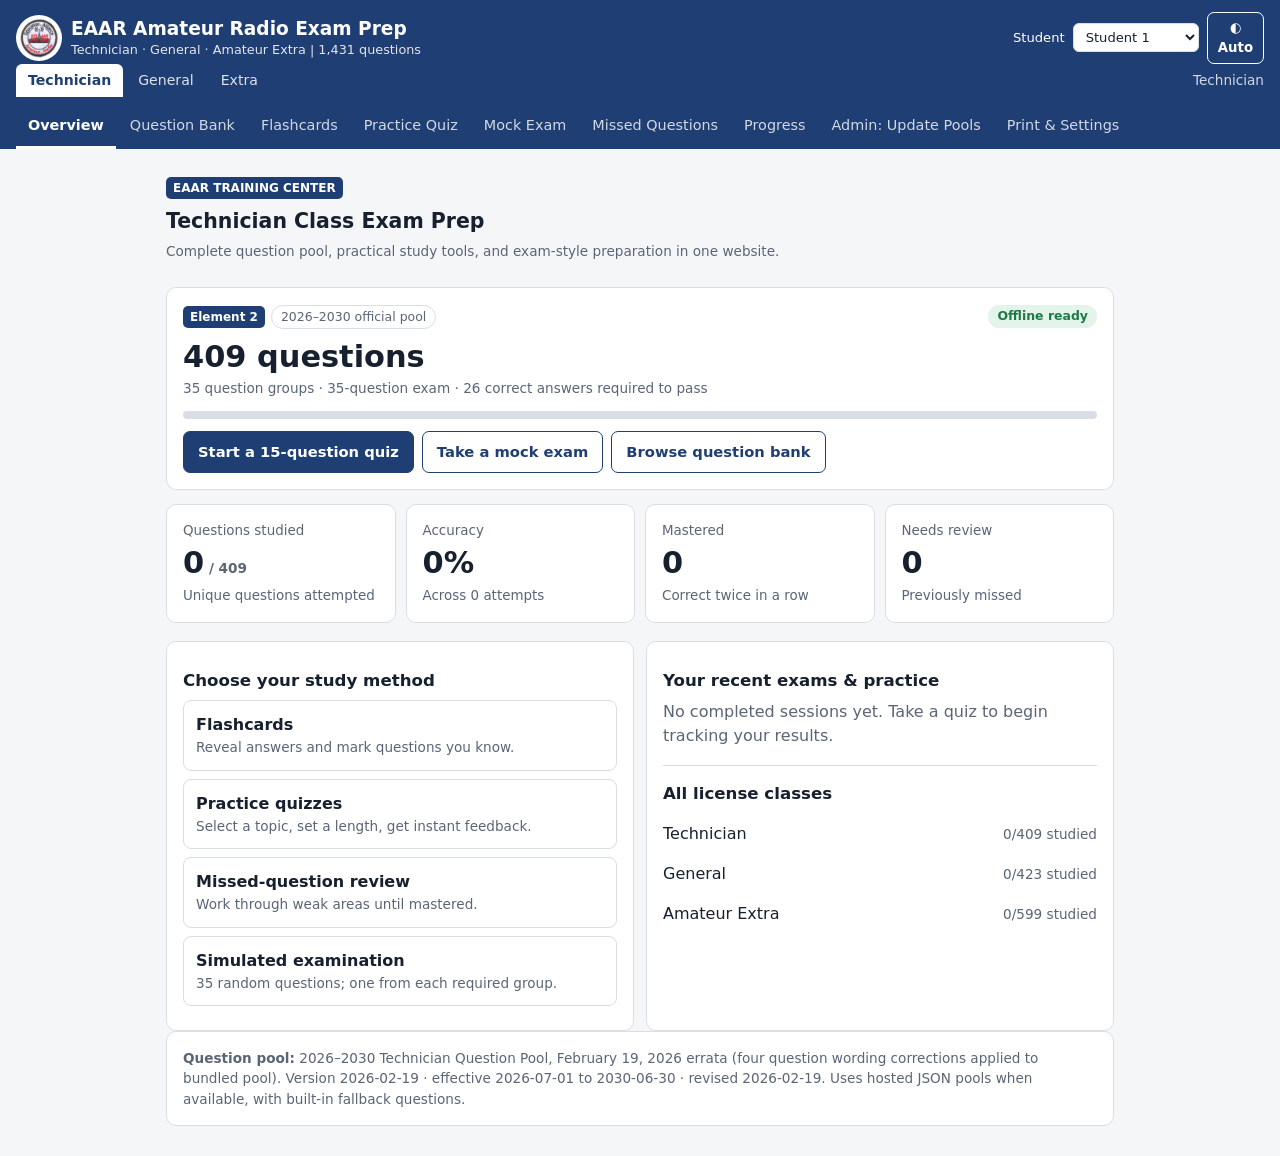
